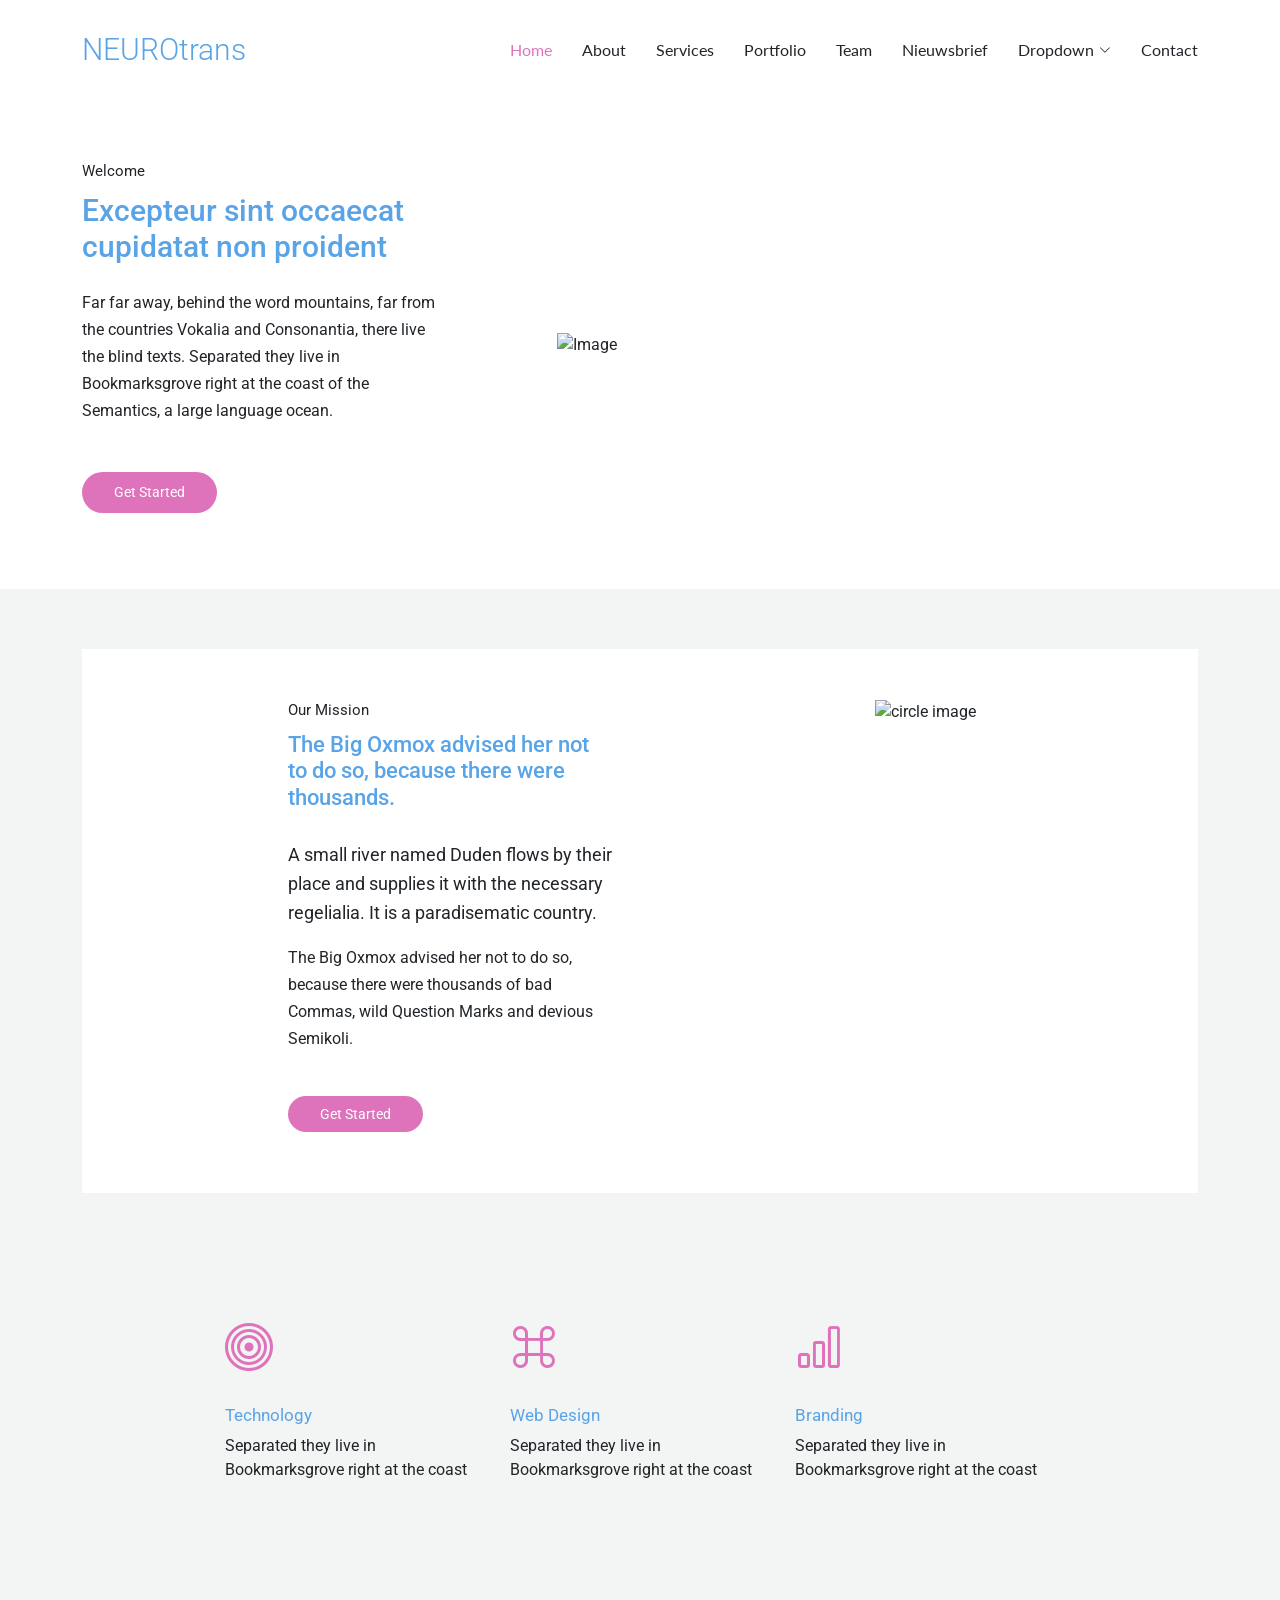
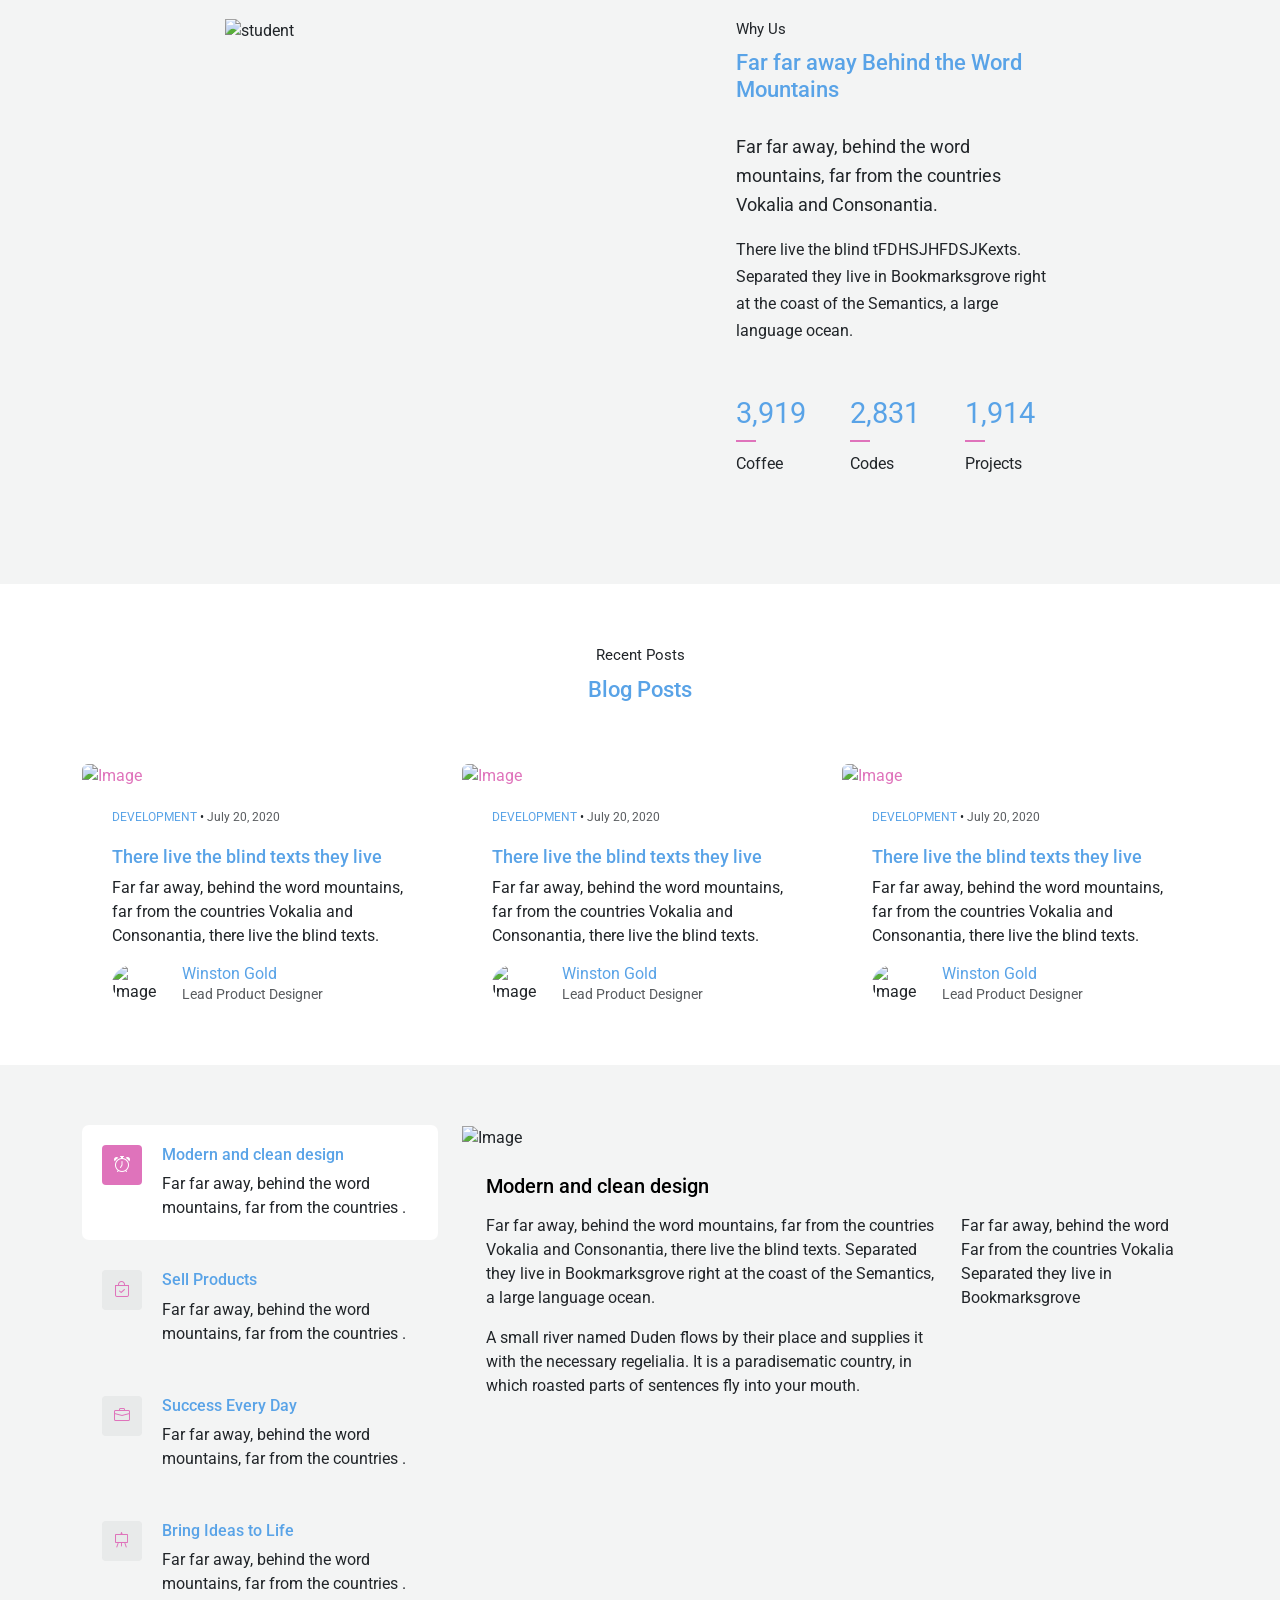
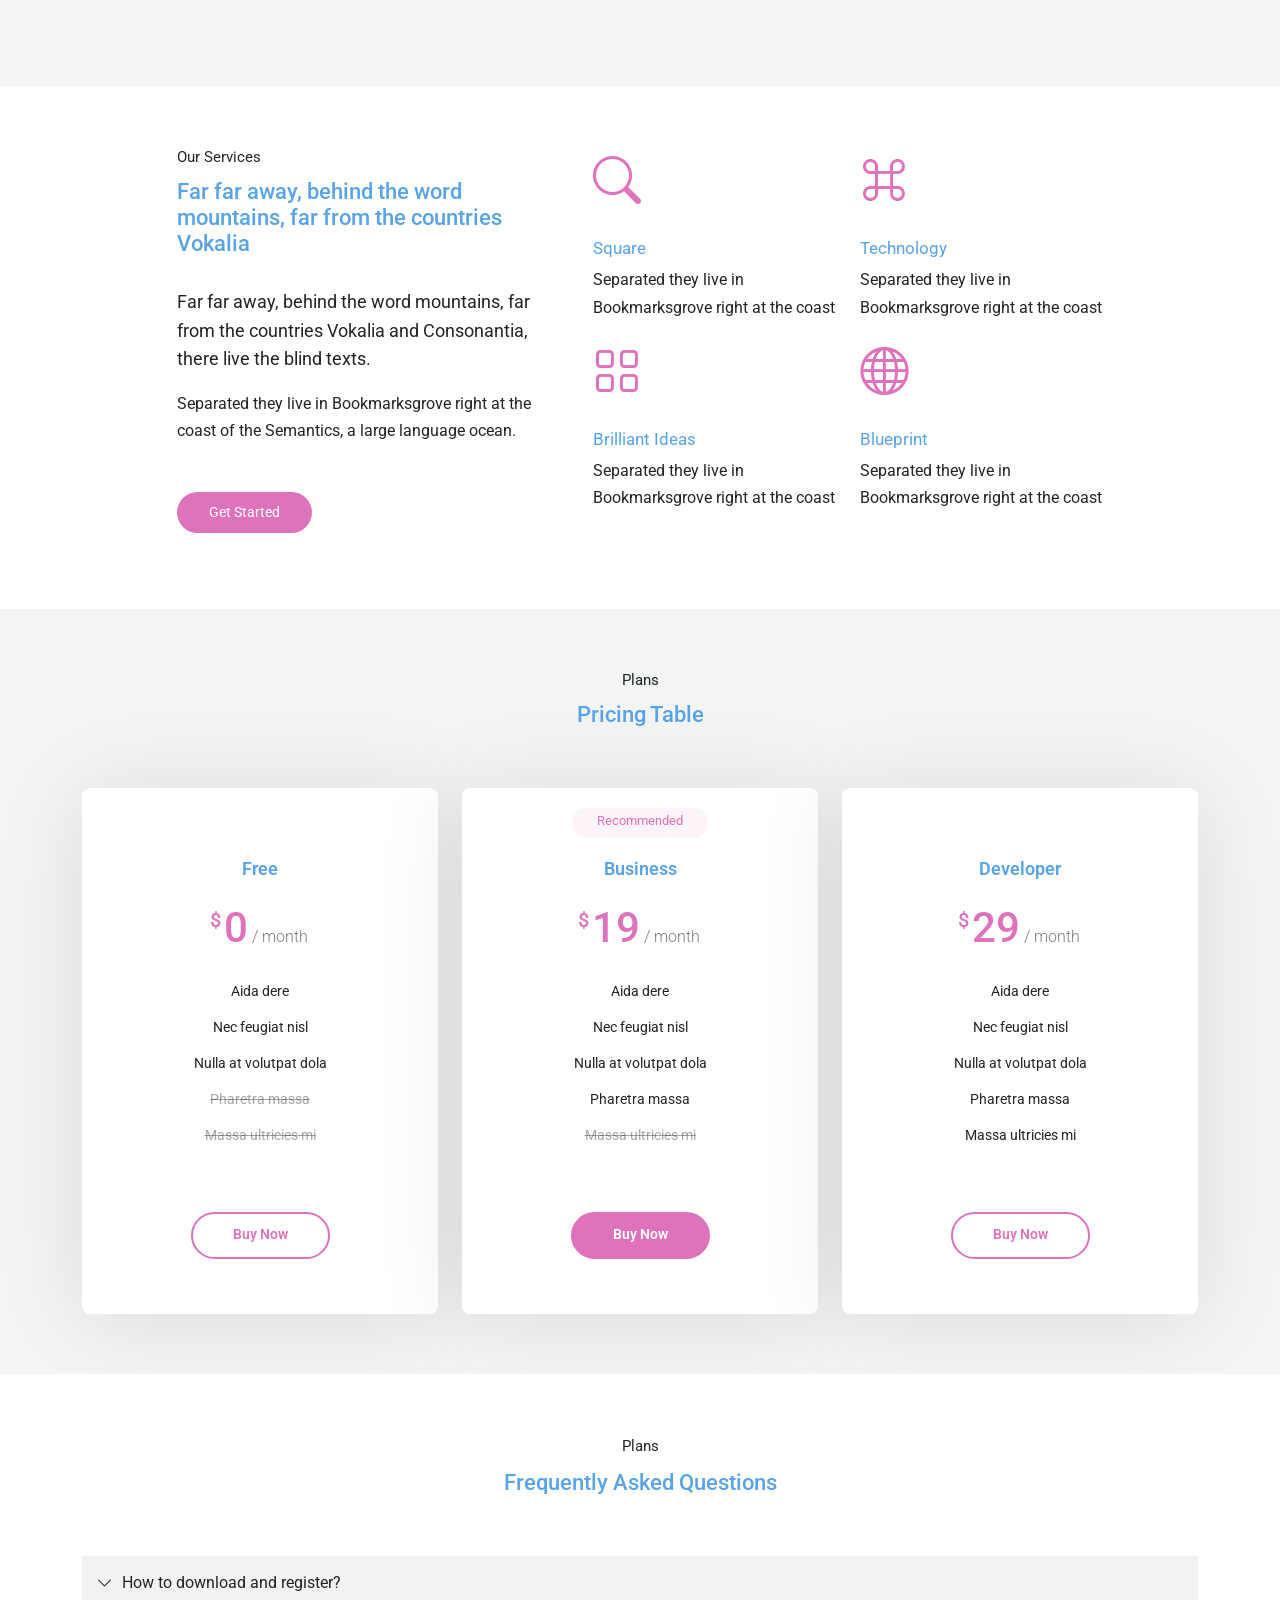
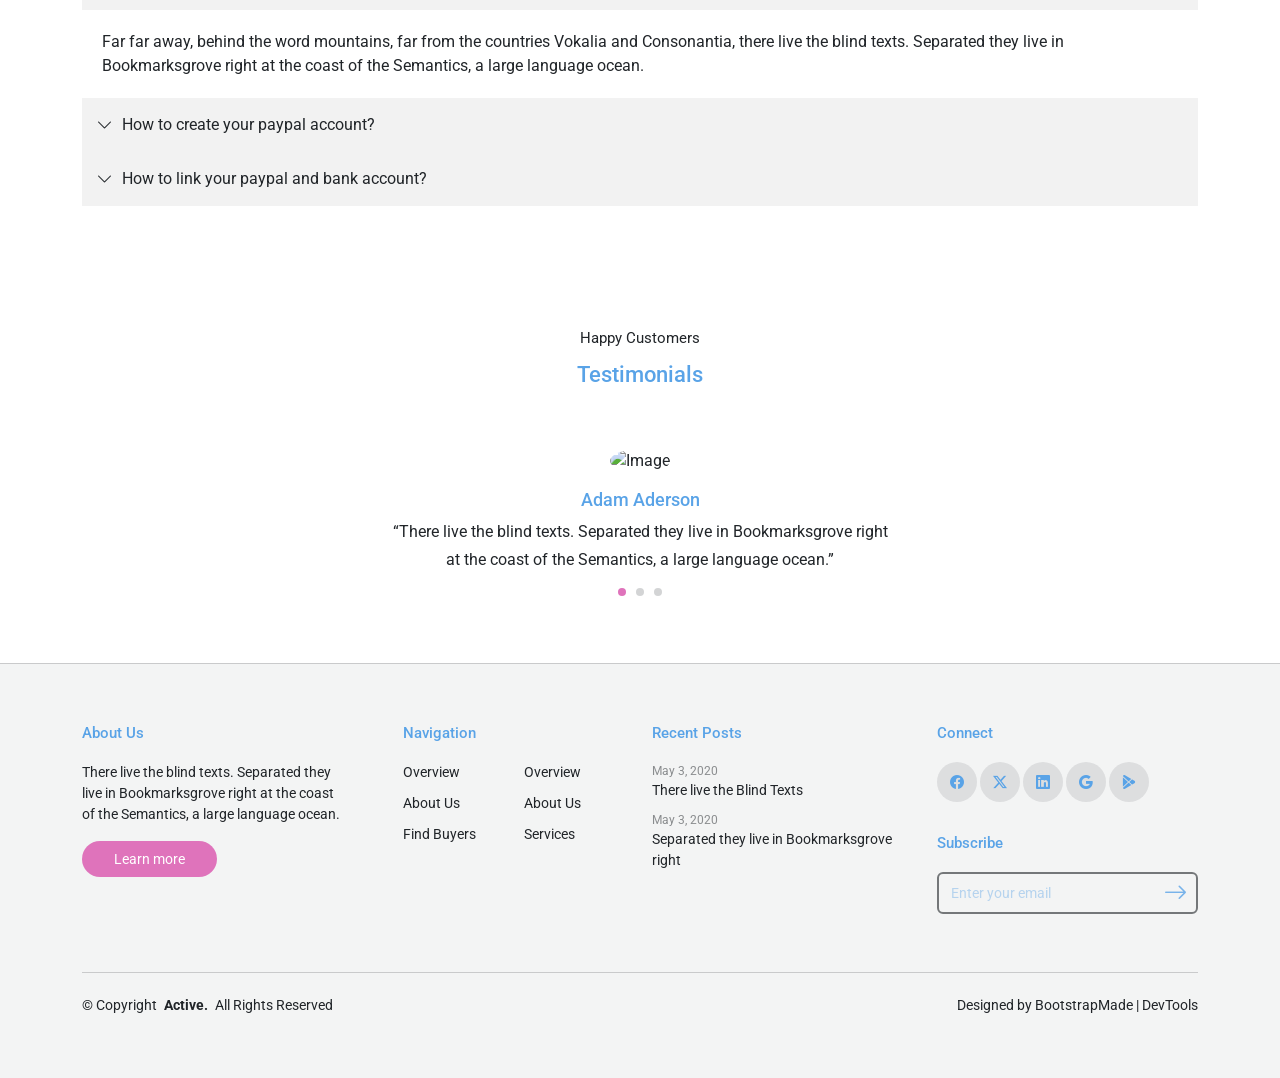
==== index.html @ cfb81450 "test" ====
<!DOCTYPE html>
<html lang="en">

<head>
  <meta charset="utf-8">
  <meta content="width=device-width, initial-scale=1.0" name="viewport">
  <title>Index - Active Bootstrap Template</title>
  <meta name="description" content="">
  <meta name="keywords" content="">

  <!-- Favicons -->
  <link href="assets/img/favicon.png" rel="icon">
  <link href="assets/img/apple-touch-icon.png" rel="apple-touch-icon">

  <!-- Fonts -->
  <link href="https://fonts.googleapis.com" rel="preconnect">
  <link href="https://fonts.gstatic.com" rel="preconnect" crossorigin>
  <link href="https://fonts.googleapis.com/css2?family=Roboto:ital,wght@0,100;0,300;0,400;0,500;0,700;0,900;1,100;1,300;1,400;1,500;1,700;1,900&family=Lato:ital,wght@0,100;0,300;0,400;0,700;0,900;1,100;1,300;1,400;1,700;1,900&display=swap" rel="stylesheet">

  <!-- Vendor CSS Files -->
  <link href="assets/vendor/bootstrap/css/bootstrap.min.css" rel="stylesheet">
  <link href="assets/vendor/bootstrap-icons/bootstrap-icons.css" rel="stylesheet">
  <link href="assets/vendor/aos/aos.css" rel="stylesheet">
  <link href="assets/vendor/swiper/swiper-bundle.min.css" rel="stylesheet">
  <link href="assets/vendor/glightbox/css/glightbox.min.css" rel="stylesheet">

  <!-- Main CSS File -->
  <link href="assets/css/main.css" rel="stylesheet">

  <!-- =======================================================
  * Template Name: Active
  * Template URL: https://bootstrapmade.com/active-bootstrap-website-template/
  * Updated: Aug 07 2024 with Bootstrap v5.3.3
  * Author: BootstrapMade.com
  * License: https://bootstrapmade.com/license/
  ======================================================== -->
</head>

<body class="index-page">

  <header id="header" class="header d-flex align-items-center sticky-top">
    <div class="container-fluid container-xl position-relative d-flex align-items-center justify-content-between">

      <a href="index.html" class="logo d-flex align-items-center">
        <!-- Uncomment the line below if you also wish to use an image logo -->
        <!-- <img src="assets/img/logo.png" alt=""> -->
        <h1 class="sitename">NEUROtrans</h1>
      </a>

      <nav id="navmenu" class="navmenu">
        <ul>
          <li><a href="index.html" class="active">Home</a></li>
          <li><a href="about.html">About</a></li>
          <li><a href="services.html">Services</a></li>
          <li><a href="portfolio.html">Portfolio</a></li>
          <li><a href="team.html">Team</a></li>
          <li><a href="blog.html">Nieuwsbrief</a></li>
          <li class="dropdown"><a href="#"><span>Dropdown</span> <i class="bi bi-chevron-down toggle-dropdown"></i></a>
            <ul>
              <li><a href="#">Dropdown 1</a></li>
              <li class="dropdown"><a href="#"><span>Deep Dropdown</span> <i class="bi bi-chevron-down toggle-dropdown"></i></a>
                <ul>
                  <li><a href="#">Deep Dropdown 1</a></li>
                  <li><a href="#">Deep Dropdown 2</a></li>
                  <li><a href="#">Deep Dropdown 3</a></li>
                  <li><a href="#">Deep Dropdown 4</a></li>
                  <li><a href="#">Deep Dropdown 5</a></li>
                </ul>
              </li>
              <li><a href="#">Dropdown 2</a></li>
              <li><a href="#">Dropdown 3</a></li>
              <li><a href="#">Dropdown 4</a></li>
            </ul>
          </li>
          <li><a href="contact.html">Contact</a></li>
        </ul>
        <i class="mobile-nav-toggle d-xl-none bi bi-list"></i>
      </nav>

    </div>
  </header>

  <main class="main">

    <!-- About Section -->
    <section id="about" class="about section">

      <div class="container">
        <div class="row align-items-center justify-content-between">
          <div class="col-lg-7 mb-5 mb-lg-0 order-lg-2" data-aos="fade-up" data-aos-delay="400">
            <div class="swiper init-swiper">
              <script type="application/json" class="swiper-config">
                {
                  "loop": true,
                  "speed": 600,
                  "autoplay": {
                    "delay": 5000
                  },
                  "slidesPerView": "auto",
                  "pagination": {
                    "el": ".swiper-pagination",
                    "type": "bullets",
                    "clickable": true
                  },
                  "breakpoints": {
                    "320": {
                      "slidesPerView": 1,
                      "spaceBetween": 40
                    },
                    "1200": {
                      "slidesPerView": 1,
                      "spaceBetween": 1
                    }
                  }
                }
              </script>
              <div class="swiper-wrapper">
                <div class="swiper-slide">
                  <img src="assets/img/img_h_6.jpg" alt="Image" class="img-fluid">
                </div>
                <div class="swiper-slide">
                  <img src="assets/img/img_h_7.jpg" alt="Image" class="img-fluid">
                </div>
                <div class="swiper-slide">
                  <img src="assets/img/img_h_8.jpg" alt="Image" class="img-fluid">
                </div>
              </div>
              <div class="swiper-pagination"></div>
            </div>
          </div>
          <div class="col-lg-4 order-lg-1">
            <span class="section-subtitle" data-aos="fade-up">Welcome</span>
            <h1 class="mb-4" data-aos="fade-up">
              Excepteur sint occaecat cupidatat non proident
            </h1>
            <p data-aos="fade-up">
              Far far away, behind the word mountains, far from the countries
              Vokalia and Consonantia, there live the blind texts. Separated they
              live in Bookmarksgrove right at the coast of the Semantics, a large
              language ocean.
            </p>
            <p class="mt-5" data-aos="fade-up">
              <a href="#" class="btn btn-get-started">Get Started</a>
            </p>
          </div>
        </div>
      </div>
    </section><!-- /About Section -->

    <!-- About 2 Section -->
    <section id="about-2" class="about-2 section light-background">

      <div class="container">
        <div class="content">
          <div class="row justify-content-center">
            <div class="col-sm-12 col-md-5 col-lg-4 col-xl-4 order-lg-2 offset-xl-1 mb-4">
              <div class="img-wrap text-center text-md-left" data-aos="fade-up" data-aos-delay="100">
                <div class="img">
                  <img src="assets/img/img_v_3.jpg" alt="circle image" class="img-fluid">
                </div>
              </div>
            </div>

            <div class="offset-md-0 offset-lg-1 col-sm-12 col-md-5 col-lg-5 col-xl-4" data-aos="fade-up">
              <div class="px-3">
                <span class="content-subtitle">Our Mission</span>
                <h2 class="content-title text-start">
                  The Big Oxmox advised her not to do so, because there were
                  thousands.
                </h2>
                <p class="lead">
                  A small river named Duden flows by their place and supplies it
                  with the necessary regelialia. It is a paradisematic country.
                </p>
                <p class="mb-5">
                  The Big Oxmox advised her not to do so, because there were
                  thousands of bad Commas, wild Question Marks and devious Semikoli.
                </p>
                <p>
                  <a href="#" class="btn-get-started">Get Started</a>
                </p>
              </div>
            </div>
          </div>
        </div>
      </div>
    </section><!-- /About 2 Section -->

    <!-- Services Section -->
    <section id="services" class="services section light-background">

      <div class="container">
        <div class="row gy-4 justify-content-center">

          <div class="col-lg-3">
            <div class="services-item" data-aos="fade-up">
              <div class="services-icon">
                <i class="bi bi-bullseye"></i>
              </div>
              <div>
                <h3>Technology</h3>
                <p>Separated they live in Bookmarksgrove right at the coast</p>
              </div>
            </div>
          </div>

          <div class="col-lg-3">
            <div class="services-item" data-aos="fade-up" data-aos-delay="100">
              <div class="services-icon">
                <i class="bi bi-command"></i>
              </div>
              <div>
                <h3>Web Design</h3>
                <p>Separated they live in Bookmarksgrove right at the coast</p>
              </div>
            </div>
          </div>

          <div class="col-lg-3">
            <div class="services-item" data-aos="fade-up" data-aos-delay="200">
              <div class="services-icon">
                <i class="bi bi-bar-chart"></i>
              </div>
              <div>
                <h3>Branding</h3>
                <p>Separated they live in Bookmarksgrove right at the coast</p>
              </div>
            </div>
          </div>

        </div>
      </div>
    </section><!-- /Services Section -->

    <!-- Stats Section -->
    <section id="stats" class="stats section light-background">

      <div class="container">

        <div class="row gy-4 justify-content-center">

          <div class="col-lg-5">
            <div class="images-overlap">
              <img src="assets/img/img_v_1.jpg" alt="student" class="img-fluid img-1" data-aos="fade-up">
            </div>
          </div>

          <div class="col-lg-4 ps-lg-5">
            <span class="content-subtitle">Why Us</span>
            <h2 class="content-title">Far far away Behind the Word Mountains</h2>
            <p class="lead">
              Far far away, behind the word mountains, far from the countries
              Vokalia and Consonantia.
            </p>
            <p class="mb-5">
              There live the blind tFDHSJHFDSJKexts. Separated they live in Bookmarksgrove
              right at the coast of the Semantics, a large language ocean.
            </p>
            <div class="row mb-5 count-numbers">

              <!-- Start Stats Item -->
              <div class="col-4 counter" data-aos="fade-up" data-aos-delay="100">
                <span data-purecounter-separator="true" data-purecounter-start="0" data-purecounter-end="3919" data-purecounter-duration="1" class="purecounter number"></span>
                <span class="d-block">Coffee</span>
              </div>
              <!-- End Stats Item -->

              <!-- Start Stats Item -->
              <div class="col-4 counter" data-aos="fade-up" data-aos-delay="200">
                <span data-purecounter-separator="true" data-purecounter-start="0" data-purecounter-end="2831" data-purecounter-duration="1" class="purecounter number"></span>
                <span class="d-block">Codes</span>
              </div>
              <!-- End Stats Item -->

              <!-- Start Stats Item -->
              <div class="col-4 counter" data-aos="fade-up" data-aos-delay="300">
                <span data-purecounter-separator="true" data-purecounter-start="0" data-purecounter-end="1914" data-purecounter-duration="1" class="purecounter number"></span>
                <span class="d-block">Projects</span>
              </div>
              <!-- End Stats Item -->

            </div>
          </div>

        </div>

      </div>
    </section><!-- /Stats Section -->

    <!-- Blog Posts Section -->
    <section id="blog-posts" class="blog-posts section">
      <!-- Section Title -->
      <div class="container section-title" data-aos="fade-up">
        <p>Recent Posts</p>
        <h2>Blog Posts</h2>
      </div><!-- End Section Title -->
      <div class="container">

        <div class="row gy-4">
          <div class="col-md-6 col-lg-4">
            <div class="post-entry" data-aos="fade-up" data-aos-delay="100">
              <a href="#" class="thumb d-block"><img src="assets/img/img_h_4.jpg" alt="Image" class="img-fluid rounded"></a>

              <div class="post-content">
                <div class="meta">
                  <a href="#" class="cat">Development</a> •
                  <span class="date">July 20, 2020</span>
                </div>
                <h3><a href="#">There live the blind texts they live</a></h3>
                <p>
                  Far far away, behind the word mountains, far from the countries
                  Vokalia and Consonantia, there live the blind texts.
                </p>

                <div class="d-flex author align-items-center">
                  <div class="pic">
                    <img src="assets/img/team/team-3.jpg" alt="Image" class="img-fluid rounded-circle">
                  </div>
                  <div class="author-name">
                    <strong class="d-block">Winston Gold</strong>
                    <span class="">Lead Product Designer</span>
                  </div>
                </div>
              </div>
            </div>
          </div>

          <div class="col-md-6 col-lg-4">
            <div class="post-entry" data-aos="fade-up" data-aos-delay="200">
              <a href="#" class="thumb d-block"><img src="assets/img/img_h_2.jpg" alt="Image" class="img-fluid rounded"></a>

              <div class="post-content">
                <div class="meta">
                  <a href="#" class="cat">Development</a> •
                  <span class="date">July 20, 2020</span>
                </div>
                <h3><a href="#">There live the blind texts they live</a></h3>
                <p>
                  Far far away, behind the word mountains, far from the countries
                  Vokalia and Consonantia, there live the blind texts.
                </p>

                <div class="d-flex author align-items-center">
                  <div class="pic">
                    <img src="assets/img/team/team-2.jpg" alt="Image" class="img-fluid rounded-circle">
                  </div>
                  <div class="author-name">
                    <strong class="d-block">Winston Gold</strong>
                    <span class="">Lead Product Designer</span>
                  </div>
                </div>
              </div>
            </div>
          </div>

          <div class="col-md-6 col-lg-4">
            <div class="post-entry" data-aos="fade-up" data-aos-delay="300">
              <a href="#" class="thumb d-block"><img src="assets/img/img_h_3.jpg" alt="Image" class="img-fluid rounded"></a>

              <div class="post-content">
                <div class="meta">
                  <a href="#" class="cat">Development</a> •
                  <span class="date">July 20, 2020</span>
                </div>
                <h3><a href="#">There live the blind texts they live</a></h3>
                <p>
                  Far far away, behind the word mountains, far from the countries
                  Vokalia and Consonantia, there live the blind texts.
                </p>

                <div class="d-flex author align-items-center">
                  <div class="pic">
                    <img src="assets/img/team/team-1.jpg" alt="Image" class="img-fluid rounded-circle">
                  </div>
                  <div class="author-name">
                    <strong class="d-block">Winston Gold</strong>
                    <span class="">Lead Product Designer</span>
                  </div>
                </div>
              </div>
            </div>
          </div>
        </div>
      </div>
    </section><!-- /Blog Posts Section -->

    <!-- Tabs Section -->
    <section id="tabs" class="tabs section light-background">

      <div class="container">
        <div class="row gap-x-lg-4 justify-content-between">
          <div class="col-lg-4 js-custom-dots">
            <a href="#" class="service-item link horizontal d-flex active" data-aos="fade-left" data-aos-delay="0">
              <div class="service-icon color-1 mb-4">
                <i class="bi bi-alarm"></i>
              </div>
              <!-- /.icon -->
              <div class="service-contents">
                <h3>Modern and clean design</h3>
                <p>
                  Far far away, behind the word mountains, far from the countries .
                </p>
              </div>
              <!-- /.service-contents-->
            </a>
            <!-- /.service -->

            <a href="#" class="service-item link horizontal d-flex" data-aos="fade-left" data-aos-delay="100">
              <div class="service-icon color-2 mb-4">
                <i class="bi bi-bag-check"></i>
              </div>
              <!-- /.icon -->
              <div class="service-contents">
                <h3>Sell Products</h3>
                <p>
                  Far far away, behind the word mountains, far from the countries .
                </p>
              </div>
              <!-- /.service-contents-->
            </a>
            <!-- /.service -->

            <a href="#" class="service-item link horizontal d-flex" data-aos="fade-left" data-aos-delay="200">
              <div class="service-icon color-3 mb-4">
                <i class="bi bi-briefcase"></i>
              </div>
              <!-- /.icon -->
              <div class="service-contents">
                <h3>Success Every Day</h3>
                <p>
                  Far far away, behind the word mountains, far from the countries .
                </p>
              </div>
              <!-- /.service-contents-->
            </a>
            <!-- /.service -->

            <a href="#" class="service-item link horizontal d-flex" data-aos="fade-left" data-aos-delay="300">
              <div class="service-icon color-4 mb-4">
                <i class="bi bi-easel"></i>
              </div>
              <!-- /.icon -->
              <div class="service-contents">
                <h3>Bring Ideas to Life</h3>
                <p>
                  Far far away, behind the word mountains, far from the countries .
                </p>
              </div>
              <!-- /.service-contents-->
            </a>
            <!-- /.service -->
          </div>

          <div class="col-lg-8">
            <div class="swiper init-swiper-tabs">
              <script type="application/json" class="swiper-config">
                {
                  "loop": true,
                  "speed": 600,
                  "autoHeight": true,
                  "autoplay": {
                    "delay": 5000
                  },
                  "slidesPerView": "auto",
                  "pagination": {
                    "el": ".swiper-pagination",
                    "type": "bullets",
                    "clickable": true
                  },
                  "breakpoints": {
                    "320": {
                      "slidesPerView": 1,
                      "spaceBetween": 40
                    },
                    "1200": {
                      "slidesPerView": 1,
                      "spaceBetween": 1
                    }
                  }
                }
              </script>
              <div class="swiper-wrapper">
                <div class="swiper-slide">
                  <img src="assets/img/img_h_1.jpg" alt="Image" class="img-fluid">
                  <div class="p-4">
                    <h3 class="text-black h5 mb-3">Modern and clean design</h3>
                    <div class="row">
                      <div class="col-lg-8">
                        <p>
                          Far far away, behind the word mountains, far from the
                          countries Vokalia and Consonantia, there live the blind
                          texts. Separated they live in Bookmarksgrove right at the
                          coast of the Semantics, a large language ocean.
                        </p>
                        <p>
                          A small river named Duden flows by their place and
                          supplies it with the necessary regelialia. It is a
                          paradisematic country, in which roasted parts of sentences
                          fly into your mouth.
                        </p>
                      </div>
                      <div class="col-lg-4">
                        <ul class="list-unstyled list-check">
                          <li>Far far away, behind the word</li>
                          <li>Far from the countries Vokalia</li>
                          <li>Separated they live in Bookmarksgrove</li>
                        </ul>
                      </div>
                    </div>
                  </div>
                </div>
                <div class="swiper-slide">
                  <img src="assets/img/img_h_2.jpg" alt="Image" class="img-fluid">
                </div>
                <div class="swiper-slide">
                  <img src="assets/img/img_h_3.jpg" alt="Image" class="img-fluid">
                </div>
                <div class="swiper-slide">
                  <img src="assets/img/img_h_4.jpg" alt="Image" class="img-fluid">
                </div>
              </div>
            </div>
          </div>
        </div>
      </div>
    </section><!-- /Tabs Section -->

    <!-- Services 2 Section -->
    <section id="services-2" class="services-2 section">

      <div class="container">
        <div class="row justify-content-center" data-aos="fade-up">
          <div class="col-md-6 col-lg-4">
            <span class="content-subtitle">Our Services</span>
            <h2 class="content-title">
              Far far away, behind the word mountains, far from the countries
              Vokalia
            </h2>
            <p class="lead">
              Far far away, behind the word mountains, far from the countries
              Vokalia and Consonantia, there live the blind texts.
            </p>
            <p class="mb-5">
              Separated they live in Bookmarksgrove right at the coast of the
              Semantics, a large language ocean.
            </p>
            <p>
              <a href="#" class="btn btn-get-started">Get Started</a>
            </p>
          </div>
          <div class="col-md-6 col-lg-6 ps-lg-5">
            <div class="row">
              <div class="col-6 col-sm-6 col-md-6 col-lg-6">
                <div class="services-item" data-aos="fade-up" data-aos-delay="">
                  <div class="services-icon">
                    <i class="bi bi-search"></i>
                  </div>
                  <div>
                    <h3>Square</h3>
                    <p>Separated they live in Bookmarksgrove right at the coast</p>
                  </div>
                </div>
              </div>
              <div class="col-6 col-sm-6 col-md-6 col-lg-6">
                <div class="services-item" data-aos="fade-up" data-aos-delay="100">
                  <div class="services-icon">
                    <i class="bi bi-command"></i>
                  </div>
                  <div>
                    <h3>Technology</h3>
                    <p>Separated they live in Bookmarksgrove right at the coast</p>
                  </div>
                </div>
              </div>
              <div class="col-6 col-sm-6 col-md-6 col-lg-6">
                <div class="services-item" data-aos="fade-up" data-aos-delay="200">
                  <div class="services-icon">
                    <i class="bi bi-grid"></i>
                  </div>
                  <div>
                    <h3>Brilliant Ideas</h3>
                    <p>Separated they live in Bookmarksgrove right at the coast</p>
                  </div>
                </div>
              </div>

              <div class="col-6 col-sm-6 col-md-6 col-lg-6">
                <div class="services-item" data-aos="fade-up" data-aos-delay="300">
                  <div class="services-icon">
                    <i class="bi bi-globe"></i>
                  </div>
                  <div>
                    <h3>Blueprint</h3>
                    <p>Separated they live in Bookmarksgrove right at the coast</p>
                  </div>
                </div>
              </div>
            </div>
          </div>
        </div>
      </div>
    </section><!-- /Services 2 Section -->

    <!-- Pricing Section -->
    <section id="pricing" class="pricing section light-background">

      <!-- Section Title -->
      <div class="container section-title" data-aos="fade-up">
        <p>Plans</p>
        <h2>Pricing Table</h2>
      </div><!-- End Section Title -->

      <div class="container">

        <div class="row gy-4">

          <div class="col-lg-4 col-md-6" data-aos="fade-up" data-aos-delay="100">
            <div class="pricing-item">
              <h3>Free</h3>
              <h4><sup>$</sup>0<span> / month</span></h4>
              <ul>
                <li>Aida dere</li>
                <li>Nec feugiat nisl</li>
                <li>Nulla at volutpat dola</li>
                <li class="na">Pharetra massa</li>
                <li class="na">Massa ultricies mi</li>
              </ul>
              <div class="btn-wrap">
                <a href="#" class="btn-buy">Buy Now</a>
              </div>
            </div>
          </div><!-- End Pricing Item -->

          <div class="col-lg-4 col-md-6" data-aos="fade-up" data-aos-delay="200">
            <div class="pricing-item recommended">
              <span class="recommended-badge">Recommended</span>
              <h3>Business</h3>
              <h4><sup>$</sup>19<span> / month</span></h4>
              <ul>
                <li>Aida dere</li>
                <li>Nec feugiat nisl</li>
                <li>Nulla at volutpat dola</li>
                <li>Pharetra massa</li>
                <li class="na">Massa ultricies mi</li>
              </ul>
              <div class="btn-wrap">
                <a href="#" class="btn-buy">Buy Now</a>
              </div>
            </div>
          </div><!-- End Pricing Item -->

          <div class="col-lg-4 col-md-6" data-aos="fade-up" data-aos-delay="300">
            <div class="pricing-item">
              <h3>Developer</h3>
              <h4><sup>$</sup>29<span> / month</span></h4>
              <ul>
                <li>Aida dere</li>
                <li>Nec feugiat nisl</li>
                <li>Nulla at volutpat dola</li>
                <li>Pharetra massa</li>
                <li>Massa ultricies mi</li>
              </ul>
              <div class="btn-wrap">
                <a href="#" class="btn-buy">Buy Now</a>
              </div>
            </div>
          </div><!-- End Pricing Item -->

        </div>

      </div>

    </section><!-- /Pricing Section -->

    <!-- Faq Section -->
    <section id="faq" class="faq section">
      <!-- Section Title -->
      <div class="container section-title" data-aos="fade-up">
        <p>Plans</p>
        <h2>Frequently Asked Questions</h2>
      </div><!-- End Section Title -->

      <div class="container" data-aos="fade-up">
        <div class="row">
          <div class="col-12">
            <div class="custom-accordion" id="accordion-faq">
              <div class="accordion-item">
                <h2 class="mb-0">
                  <button class="btn btn-link" type="button" data-bs-toggle="collapse" data-bs-target="#collapse-faq-1">
                    How to download and register?
                  </button>
                </h2>

                <div id="collapse-faq-1" class="collapse show" aria-labelledby="headingOne" data-parent="#accordion-faq">
                  <div class="accordion-body">
                    Far far away, behind the word mountains, far from the countries
                    Vokalia and Consonantia, there live the blind texts. Separated
                    they live in Bookmarksgrove right at the coast of the Semantics,
                    a large language ocean.
                  </div>
                </div>
              </div>
              <!-- .accordion-item -->

              <div class="accordion-item">
                <h2 class="mb-0">
                  <button class="btn btn-link collapsed" type="button" data-bs-toggle="collapse" data-bs-target="#collapse-faq-2" "="">
                How to create your paypal account?
              </button>
            </h2>
            <div id=" collapse-faq-2" class="collapse" aria-labelledby="headingTwo" data-parent="#accordion-faq">
                    <div class="accordion-body">
                      A small river named Duden flows by their place and supplies it
                      with the necessary regelialia. It is a paradisematic country, in
                      which roasted parts of sentences fly into your mouth.
                    </div>
              </div>
            </div>
            <!-- .accordion-item -->

            <div class="accordion-item">
              <h2 class="mb-0">
                <button class="btn btn-link collapsed" type="button" data-bs-toggle="collapse" data-bs-target="#collapse-faq-3">
                  How to link your paypal and bank account?
                </button>
              </h2>

              <div id="collapse-faq-3" class="collapse" aria-labelledby="headingThree" data-parent="#accordion-faq">
                <div class="accordion-body">
                  When she reached the first hills of the Italic Mountains, she
                  had a last view back on the skyline of her hometown
                  Bookmarksgrove, the headline of Alphabet Village and the subline
                  of her own road, the Line Lane. Pityful a rethoric question ran
                  over her cheek, then she continued her way.
                </div>
              </div>
            </div>
            <!-- .accordion-item -->

          </div>
        </div>
      </div>
      </div>
    </section><!-- /Faq Section -->

    <!-- Testimonials Section -->
    <section id="testimonials" class="testimonials section">
      <!-- Section Title -->
      <div class="container section-title" data-aos="fade-up">
        <p>Happy Customers</p>
        <h2>Testimonials</h2>
      </div><!-- End Section Title -->

      <div class="container" data-aos="fade-up">
        <div class="row justify-content-center">
          <div class="col-lg-7">
            <div class="swiper init-swiper">
              <script type="application/json" class="swiper-config">
                {
                  "loop": true,
                  "speed": 600,
                  "autoplay": {
                    "delay": 5000
                  },
                  "slidesPerView": "auto",
                  "pagination": {
                    "el": ".swiper-pagination",
                    "type": "bullets",
                    "clickable": true
                  },
                  "breakpoints": {
                    "320": {
                      "slidesPerView": 1,
                      "spaceBetween": 40
                    },
                    "1200": {
                      "slidesPerView": 1,
                      "spaceBetween": 1
                    }
                  }
                }
              </script>
              <div class="swiper-wrapper">
                <div class="swiper-slide">
                  <div class="testimonial mx-auto">
                    <figure class="img-wrap">
                      <img src="assets/img/testimonials/testimonials-1.jpg" alt="Image" class="img-fluid">
                    </figure>
                    <h3 class="name">Adam Aderson</h3>
                    <blockquote>
                      <p>
                        “There live the blind texts. Separated they live in
                        Bookmarksgrove right at the coast of the Semantics, a large
                        language ocean.”
                      </p>
                    </blockquote>
                  </div>
                </div>
                <div class="swiper-slide">
                  <div class="testimonial mx-auto">
                    <figure class="img-wrap">
                      <img src="assets/img/testimonials/testimonials-2.jpg" alt="Image" class="img-fluid">
                    </figure>
                    <h3 class="name">Lukas Devlin</h3>
                    <blockquote>
                      <p>
                        “There live the blind texts. Separated they live in
                        Bookmarksgrove right at the coast of the Semantics, a large
                        language ocean.”
                      </p>
                    </blockquote>
                  </div>
                </div>
                <div class="swiper-slide">
                  <div class="testimonial mx-auto">
                    <figure class="img-wrap">
                      <img src="assets/img/testimonials/testimonials-3.jpg" alt="Image" class="img-fluid">
                    </figure>
                    <h3 class="name">Kayla Bryant</h3>
                    <blockquote>
                      <p>
                        “There live the blind texts. Separated they live in
                        Bookmarksgrove right at the coast of the Semantics, a large
                        language ocean.”
                      </p>
                    </blockquote>
                  </div>
                </div>
              </div>
              <div class="swiper-pagination"></div>
            </div>
          </div>
        </div>
      </div>
    </section><!-- /Testimonials Section -->

  </main>

  <footer id="footer" class="footer light-background">
    <div class="container">
      <div class="row g-4">
        <div class="col-md-6 col-lg-3 mb-3 mb-md-0">
          <div class="widget">
            <h3 class="widget-heading">About Us</h3>
            <p class="mb-4">
              There live the blind texts. Separated they live in Bookmarksgrove
              right at the coast of the Semantics, a large language ocean.
            </p>
            <p class="mb-0">
              <a href="#" class="btn-learn-more">Learn more</a>
            </p>
          </div>
        </div>
        <div class="col-md-6 col-lg-3 ps-lg-5 mb-3 mb-md-0">
          <div class="widget">
            <h3 class="widget-heading">Navigation</h3>
            <ul class="list-unstyled float-start me-5">
              <li><a href="#">Overview</a></li>
              <li><a href="#">About Us</a></li>
              <li><a href="#">Find Buyers</a></li>
            </ul>
            <ul class="list-unstyled float-start">
              <li><a href="#">Overview</a></li>
              <li><a href="#">About Us</a></li>
              <li><a href="#">Services</a></li>
            </ul>
          </div>
        </div>
        <div class="col-md-6 col-lg-3 pl-lg-5">
          <div class="widget">
            <h3 class="widget-heading">Recent Posts</h3>
            <ul class="list-unstyled footer-blog-entry">
              <li>
                <span class="d-block date">May 3, 2020</span>
                <a href="#">There live the Blind Texts</a>
              </li>
              <li>
                <span class="d-block date">May 3, 2020</span>
                <a href="#">Separated they live in Bookmarksgrove right</a>
              </li>
            </ul>
          </div>
        </div>
        <div class="col-md-6 col-lg-3 pl-lg-5">
          <div class="widget">
            <h3 class="widget-heading">Connect</h3>
            <ul class="list-unstyled social-icons light mb-3">
              <li>
                <a href="#"><span class="bi bi-facebook"></span></a>
              </li>
              <li>
                <a href="#"><span class="bi bi-twitter-x"></span></a>
              </li>
              <li>
                <a href="#"><span class="bi bi-linkedin"></span></a>
              </li>
              <li>
                <a href="#"><span class="bi bi-google"></span></a>
              </li>
              <li>
                <a href="#"><span class="bi bi-google-play"></span></a>
              </li>
            </ul>
          </div>

          <div class="widget">
            <div class="footer-subscribe">
              <h3 class="widget-heading">Subscribe</h3>
              <form action="forms/newsletter.php" method="post" class="php-email-form">
                <div class="mb-2">
                  <input type="text" class="form-control" name="email" placeholder="Enter your email">

                  <button type="submit" class="btn btn-link">
                    <span class="bi bi-arrow-right"></span>
                  </button>
                </div>
                <div class="loading">Loading</div>
                <div class="error-message"></div>
                <div class="sent-message">
                  Your subscription request has been sent. Thank you!
                </div>
              </form>
            </div>
          </div>
        </div>
      </div>

      <div class="copyright d-flex flex-column flex-md-row align-items-center justify-content-md-between">
        <p>© <span>Copyright</span> <strong class="px-1 sitename">Active.</strong> <span>All Rights Reserved</span></p>
        <div class="credits">
          <!-- All the links in the footer should remain intact. -->
          <!-- You can delete the links only if you've purchased the pro version. -->
          <!-- Licensing information: https://bootstrapmade.com/license/ -->
          <!-- Purchase the pro version with working PHP/AJAX contact form: [buy-url] -->
          Designed by <a href="https://bootstrapmade.com/">BootstrapMade</a> | <a href="https://bootstrapmade.com/tools/">DevTools</a>
        </div>
      </div>
    </div>
  </footer>

  <!-- Scroll Top -->
  <a href="#" id="scroll-top" class="scroll-top d-flex align-items-center justify-content-center"><i class="bi bi-arrow-up-short"></i></a>

  <!-- Preloader -->
  <div id="preloader"></div>

  <!-- Vendor JS Files -->
  <script src="assets/vendor/bootstrap/js/bootstrap.bundle.min.js"></script>
  <script src="assets/vendor/php-email-form/validate.js"></script>
  <script src="assets/vendor/aos/aos.js"></script>
  <script src="assets/vendor/swiper/swiper-bundle.min.js"></script>
  <script src="assets/vendor/purecounter/purecounter_vanilla.js"></script>
  <script src="assets/vendor/glightbox/js/glightbox.min.js"></script>
  <script src="assets/vendor/imagesloaded/imagesloaded.pkgd.min.js"></script>
  <script src="assets/vendor/isotope-layout/isotope.pkgd.min.js"></script>

  <!-- Main JS File -->
  <script src="assets/js/main.js"></script>

</body>

</html>
---- assets/css/main.css ----
/**
* Template Name: Active
* Template URL: https://bootstrapmade.com/active-bootstrap-website-template/
* Updated: Aug 07 2024 with Bootstrap v5.3.3
* Author: BootstrapMade.com
* License: https://bootstrapmade.com/license/
*/

/*--------------------------------------------------------------
# Font & Color Variables
# Help: https://bootstrapmade.com/color-system/
--------------------------------------------------------------*/
/* Fonts */
:root {
  --default-font: "Roboto",  system-ui, -apple-system, "Segoe UI", Roboto, "Helvetica Neue", Arial, "Noto Sans", "Liberation Sans", sans-serif, "Apple Color Emoji", "Segoe UI Emoji", "Segoe UI Symbol", "Noto Color Emoji";
  --heading-font: "Roboto",  sans-serif;
  --nav-font: "Lato",  sans-serif;
}

/* Global Colors - The following color variables are used throughout the website. Updating them here will change the color scheme of the entire website */
:root { 
  --background-color: #ffffff; /* Background color for the entire website, including individual sections */
  --default-color: #212529; /* Default color used for the majority of the text content across the entire website */
  --heading-color: #59a3e7; /* Color for headings, subheadings and title throughout the website */
  --accent-color: #df73bb; /* Accent color that represents your brand on the website. It's used for buttons, links, and other elements that need to stand out */
  --surface-color: #ffffff; /* The surface color is used as a background of boxed elements within sections, such as cards, icon boxes, or other elements that require a visual separation from the global background. */
  --contrast-color: #ffffff; /* Contrast color for text, ensuring readability against backgrounds of accent, heading, or default colors. */
}

/* Nav Menu Colors - The following color variables are used specifically for the navigation menu. They are separate from the global colors to allow for more customization options */
:root {
  --nav-color: #212529;  /* The default color of the main navmenu links */
  --nav-hover-color: #df73bb; /* Applied to main navmenu links when they are hovered over or active */
  --nav-mobile-background-color: #ffffff; /* Used as the background color for mobile navigation menu */
  --nav-dropdown-background-color: #ffffff; /* Used as the background color for dropdown items that appear when hovering over primary navigation items */
  --nav-dropdown-color: #212529; /* Used for navigation links of the dropdown items in the navigation menu. */
  --nav-dropdown-hover-color: #df73bb; /* Similar to --nav-hover-color, this color is applied to dropdown navigation links when they are hovered over. */
}

/* Color Presets - These classes override global colors when applied to any section or element, providing reuse of the sam color scheme. */

.light-background {
  --background-color: #f3f4f4;
  --surface-color: #ffffff;
}

.dark-background {
  --background-color: #060606;
  --default-color: #ffffff;
  --heading-color: #ffffff;
  --surface-color: #252525;
  --contrast-color: #ffffff;
}

/* Smooth scroll */
:root {
  scroll-behavior: smooth;
}

/*--------------------------------------------------------------
# General Styling & Shared Classes
--------------------------------------------------------------*/
body {
  color: var(--default-color);
  background-color: var(--background-color);
  font-family: var(--default-font);
}

a {
  color: var(--accent-color);
  text-decoration: none;
  transition: 0.3s;
}

a:hover {
  color: color-mix(in srgb, var(--accent-color), transparent 25%);
  text-decoration: none;
}

h1,
h2,
h3,
h4,
h5,
h6 {
  color: var(--heading-color);
  font-family: var(--heading-font);
}

/* PHP Email Form Messages
------------------------------*/
.php-email-form .error-message {
  display: none;
  background: #df1529;
  color: #ffffff;
  text-align: left;
  padding: 15px;
  margin-bottom: 24px;
  font-weight: 600;
}

.php-email-form .sent-message {
  display: none;
  color: #ffffff;
  background: #059652;
  text-align: center;
  padding: 15px;
  margin-bottom: 24px;
  font-weight: 600;
}

.php-email-form .loading {
  display: none;
  background: var(--surface-color);
  text-align: center;
  padding: 15px;
  margin-bottom: 24px;
}

.php-email-form .loading:before {
  content: "";
  display: inline-block;
  border-radius: 50%;
  width: 24px;
  height: 24px;
  margin: 0 10px -6px 0;
  border: 3px solid var(--accent-color);
  border-top-color: var(--surface-color);
  animation: php-email-form-loading 1s linear infinite;
}

@keyframes php-email-form-loading {
  0% {
    transform: rotate(0deg);
  }

  100% {
    transform: rotate(360deg);
  }
}

/*--------------------------------------------------------------
# Global Header
--------------------------------------------------------------*/
.header {
  color: var(--default-color);
  background-color: var(--background-color);
  padding: 20px 0;
  transition: all 0.5s;
  z-index: 997;
}

.header .logo {
  line-height: 1;
}

.header .logo img {
  max-height: 32px;
  margin-right: 8px;
}

.header .logo h1 {
  font-size: 30px;
  margin: 0;
  font-weight: 300;
  color: var(--heading-color);
}

.scrolled .header {
  box-shadow: 0px 0 18px rgba(0, 0, 0, 0.1);
}

/*--------------------------------------------------------------
# Navigation Menu
--------------------------------------------------------------*/
/* Navmenu - Desktop */
@media (min-width: 1200px) {
  .navmenu {
    padding: 0;
  }

  .navmenu ul {
    margin: 0;
    padding: 0;
    display: flex;
    list-style: none;
    align-items: center;
  }

  .navmenu li {
    position: relative;
  }

  .navmenu a,
  .navmenu a:focus {
    color: var(--nav-color);
    padding: 18px 15px;
    font-size: 16px;
    font-family: var(--nav-font);
    font-weight: 400;
    display: flex;
    align-items: center;
    justify-content: space-between;
    white-space: nowrap;
    transition: 0.3s;
  }

  .navmenu a i,
  .navmenu a:focus i {
    font-size: 12px;
    line-height: 0;
    margin-left: 5px;
    transition: 0.3s;
  }

  .navmenu li:last-child a {
    padding-right: 0;
  }

  .navmenu li:hover>a,
  .navmenu .active,
  .navmenu .active:focus {
    color: var(--nav-hover-color);
  }

  .navmenu .dropdown ul {
    margin: 0;
    padding: 10px 0;
    background: var(--nav-dropdown-background-color);
    display: block;
    position: absolute;
    visibility: hidden;
    left: 14px;
    top: 130%;
    opacity: 0;
    transition: 0.3s;
    border-radius: 4px;
    z-index: 99;
    box-shadow: 0px 0px 30px rgba(0, 0, 0, 0.1);
  }

  .navmenu .dropdown ul li {
    min-width: 200px;
  }

  .navmenu .dropdown ul a {
    padding: 10px 20px;
    font-size: 15px;
    text-transform: none;
    color: var(--nav-dropdown-color);
  }

  .navmenu .dropdown ul a i {
    font-size: 12px;
  }

  .navmenu .dropdown ul a:hover,
  .navmenu .dropdown ul .active:hover,
  .navmenu .dropdown ul li:hover>a {
    color: var(--nav-dropdown-hover-color);
  }

  .navmenu .dropdown:hover>ul {
    opacity: 1;
    top: 100%;
    visibility: visible;
  }

  .navmenu .dropdown .dropdown ul {
    top: 0;
    left: -90%;
    visibility: hidden;
  }

  .navmenu .dropdown .dropdown:hover>ul {
    opacity: 1;
    top: 0;
    left: -100%;
    visibility: visible;
  }
}

/* Navmenu - Mobile */
@media (max-width: 1199px) {
  .mobile-nav-toggle {
    color: var(--nav-color);
    font-size: 28px;
    line-height: 0;
    margin-right: 10px;
    cursor: pointer;
    transition: color 0.3s;
  }

  .navmenu {
    padding: 0;
    z-index: 9997;
  }

  .navmenu ul {
    display: none;
    list-style: none;
    position: absolute;
    inset: 60px 20px 20px 20px;
    padding: 10px 0;
    margin: 0;
    border-radius: 6px;
    background-color: var(--nav-mobile-background-color);
    overflow-y: auto;
    transition: 0.3s;
    z-index: 9998;
    box-shadow: 0px 0px 30px rgba(0, 0, 0, 0.1);
  }

  .navmenu a,
  .navmenu a:focus {
    color: var(--nav-color);
    padding: 10px 20px;
    font-family: var(--nav-font);
    font-size: 17px;
    font-weight: 500;
    display: flex;
    align-items: center;
    justify-content: space-between;
    white-space: nowrap;
    transition: 0.3s;
  }

  .navmenu a i,
  .navmenu a:focus i {
    font-size: 12px;
    line-height: 0;
    margin-left: 5px;
    width: 30px;
    height: 30px;
    display: flex;
    align-items: center;
    justify-content: center;
    border-radius: 50%;
    transition: 0.3s;
    background-color: color-mix(in srgb, var(--accent-color), transparent 90%);
  }

  .navmenu a i:hover,
  .navmenu a:focus i:hover {
    background-color: var(--accent-color);
    color: var(--contrast-color);
  }

  .navmenu a:hover,
  .navmenu .active,
  .navmenu .active:focus {
    color: var(--nav-hover-color);
  }

  .navmenu .active i,
  .navmenu .active:focus i {
    background-color: var(--accent-color);
    color: var(--contrast-color);
    transform: rotate(180deg);
  }

  .navmenu .dropdown ul {
    position: static;
    display: none;
    z-index: 99;
    padding: 10px 0;
    margin: 10px 20px;
    background-color: var(--nav-dropdown-background-color);
    border: 1px solid color-mix(in srgb, var(--default-color), transparent 90%);
    box-shadow: none;
    transition: all 0.5s ease-in-out;
  }

  .navmenu .dropdown ul ul {
    background-color: rgba(33, 37, 41, 0.1);
  }

  .navmenu .dropdown ul a {
    color: var(--nav-dropdown-color);
  }

  .navmenu .dropdown ul a:hover,
  .navmenu .dropdown ul .active:hover,
  .navmenu .dropdown ul li:hover>a {
    color: var(--nav-dropdown-hover-color);
  }

  .navmenu .dropdown>.dropdown-active {
    display: block;
    background-color: rgba(33, 37, 41, 0.03);
  }

  .mobile-nav-active {
    overflow: hidden;
  }

  .mobile-nav-active .mobile-nav-toggle {
    color: #fff;
    position: absolute;
    font-size: 32px;
    top: 15px;
    right: 15px;
    margin-right: 0;
    z-index: 9999;
  }

  .mobile-nav-active .navmenu {
    position: fixed;
    overflow: hidden;
    inset: 0;
    background: rgba(33, 37, 41, 0.8);
    transition: 0.3s;
  }

  .mobile-nav-active .navmenu>ul {
    display: block;
  }
}

/*--------------------------------------------------------------
# Global Footer
--------------------------------------------------------------*/
.footer {
  background-color: var(--background-color);
  color: var(--default-color);
  padding: 60px 0;
  font-size: 14px;
  border-top: 1px solid color-mix(in srgb, var(--default-color), transparent 80%);
}

.footer a {
  color: var(--default-color) !important;
}

.footer a:hover {
  color: var(--accent-color);
}

.footer .copyright {
  margin-top: 50px;
  position: relative;
  padding-top: 20px;
  border-top: 1px solid color-mix(in srgb, var(--default-color), transparent 80%);
}

.footer .copyright p,
.footer .copyright .credits {
  margin: 2px 0;
}

.footer .btn-learn-more {
  background-color: var(--accent-color);
  border-radius: 30px;
  padding: 8px 30px;
  border: 2px solid transparent;
  transition: 0.3s all ease-in-out;
  font-size: 14px;
  color: var(--contrast-color) !important;
}

.footer .btn-learn-more:hover {
  border-color: var(--accent-color);
  background-color: transparent;
  color: var(--accent-color) !important;
}

.footer .widget .widget-heading {
  font-size: 15px;
  color: var(--heading-color);
  margin-bottom: 20px;
}

.footer .widget ul li {
  margin-bottom: 10px;
  line-height: 1.5;
}

.footer .widget ul li a {
  color: color-mix(in srgb, var(--heading-color), transparent 50%);
}

.footer .widget ul li a:hover {
  text-decoration: none;
  color: var(--heading-color);
}

.footer .widget .footer-blog-entry .date {
  color: color-mix(in srgb, var(--default-color), transparent 50%);
  font-size: 12px;
}

.footer .social-icons li {
  display: inline-block;
}

.footer .social-icons li a {
  display: inline-block;
  width: 40px;
  height: 40px;
  position: relative;
  border-radius: 50%;
  background: color-mix(in srgb, var(--default-color), transparent 90%);
}

.footer .social-icons li a span {
  color: color-mix(in srgb, var(--heading-color), transparent 0%);
  position: absolute;
  top: 50%;
  left: 50%;
  transform: translate(-50%, -50%);
  transition: 0.3s all ease-in-out;
}

.footer .social-icons li a:hover {
  background: var(--accent-color);
}

.footer .social-icons li a:hover span {
  color: var(--contrast-color);
}

.footer .social-icons li:first-child a {
  padding-left: 0;
}

.footer .footer-subscribe form {
  position: relative;
}

.footer .footer-subscribe .form-control {
  font-size: 14px;
  height: 42px;
  border: 2px solid color-mix(in srgb, var(--default-color), transparent 40%);
  background: none;
  color: var(--heading-color);
  padding-right: 40px;
}

.footer .footer-subscribe .form-control:focus {
  border-color: color-mix(in srgb, var(--default-color), transparent 10%);
  box-shadow: none;
}

.footer .footer-subscribe .form-control::placeholder {
  color: color-mix(in srgb, var(--heading-color), transparent 60%);
}

.footer .footer-subscribe .btn-link {
  padding: 0;
  margin: 0;
  font-size: 1.5rem;
  background-color: none;
  border-color: none;
  position: absolute;
  line-height: 0;
  color: color-mix(in srgb, var(--heading-color), transparent 20%);
  top: 20px;
  right: 10px;
  transform: translateY(-50%) rotate(0deg);
}

.footer .footer-subscribe .btn-link:hover,
.footer .footer-subscribe .btn-link:focus,
.footer .footer-subscribe .btn-link:active {
  text-decoration: none;
}

/*--------------------------------------------------------------
# Preloader
--------------------------------------------------------------*/
#preloader {
  position: fixed;
  inset: 0;
  z-index: 999999;
  overflow: hidden;
  background: var(--background-color);
  transition: all 0.6s ease-out;
}

#preloader:before {
  content: "";
  position: fixed;
  top: calc(50% - 30px);
  left: calc(50% - 30px);
  border: 6px solid #ffffff;
  border-color: var(--accent-color) transparent var(--accent-color) transparent;
  border-radius: 50%;
  width: 60px;
  height: 60px;
  animation: animate-preloader 1.5s linear infinite;
}

@keyframes animate-preloader {
  0% {
    transform: rotate(0deg);
  }

  100% {
    transform: rotate(360deg);
  }
}

/*--------------------------------------------------------------
# Scroll Top Button
--------------------------------------------------------------*/
.scroll-top {
  position: fixed;
  visibility: hidden;
  opacity: 0;
  right: 15px;
  bottom: 15px;
  z-index: 99999;
  background-color: var(--accent-color);
  width: 40px;
  height: 40px;
  border-radius: 4px;
  transition: all 0.4s;
}

.scroll-top i {
  font-size: 24px;
  color: var(--contrast-color);
  line-height: 0;
}

.scroll-top:hover {
  background-color: color-mix(in srgb, var(--accent-color), transparent 20%);
  color: var(--contrast-color);
}

.scroll-top.active {
  visibility: visible;
  opacity: 1;
}

/*--------------------------------------------------------------
# Disable aos animation delay on mobile devices
--------------------------------------------------------------*/
@media screen and (max-width: 768px) {
  [data-aos-delay] {
    transition-delay: 0 !important;
  }
}

/*--------------------------------------------------------------
# Global Page Titles & Breadcrumbs
--------------------------------------------------------------*/
.page-title {
  color: var(--default-color);
  background-color: var(--background-color);
  padding: 20px 0;
  position: relative;
}

.page-title h1 {
  font-size: 24px;
  font-weight: 300;
  margin: 0 0 5px 0;
}

.page-title .breadcrumbs ol {
  display: flex;
  flex-wrap: wrap;
  list-style: none;
  padding: 0;
  margin: 0;
  font-size: 14px;
  font-weight: 400;
}

.page-title .breadcrumbs ol li+li {
  padding-left: 10px;
}

.page-title .breadcrumbs ol li+li::before {
  content: "/";
  display: inline-block;
  padding-right: 10px;
  color: color-mix(in srgb, var(--default-color), transparent 70%);
}

/*--------------------------------------------------------------
# Global Sections
--------------------------------------------------------------*/
section,
.section {
  color: var(--default-color);
  background-color: var(--background-color);
  padding: 60px 0;
  scroll-margin-top: 100px;
  overflow: clip;
}

@media (max-width: 1199px) {

  section,
  .section {
    scroll-margin-top: 66px;
  }
}

/*--------------------------------------------------------------
# Global Section Titles
--------------------------------------------------------------*/
.section-title {
  text-align: center;
  padding-bottom: 60px;
  position: relative;
}

.section-title h2 {
  font-size: 22px;
  font-weight: 500;
  margin-bottom: 0;
}

.section-title p {
  font-size: 15px;
  margin-bottom: 10px;
}

/*--------------------------------------------------------------
# About Section
--------------------------------------------------------------*/
.about .btn-get-started {
  background-color: var(--accent-color);
  color: var(--contrast-color);
  border-radius: 30px;
  padding: 8px 30px;
  border: 2px solid transparent;
  transition: 0.3s all ease-in-out;
  font-size: 14px;
}

.about .btn-get-started:hover {
  border-color: var(--accent-color);
  background-color: transparent;
  color: var(--accent-color);
}

.about h1 {
  color: var(--heading-color);
  font-size: 30px;
}

.about p {
  line-height: 1.7;
  color: var(--default-color);
}

.about .swiper-pagination {
  position: absolute;
  bottom: 30px;
}

.about .swiper-pagination .swiper-pagination-bullet {
  margin: 0 5px;
  background: #ffffff;
  opacity: 0.3;
}

.about .swiper-pagination .swiper-pagination-bullet.swiper-pagination-bullet-active {
  background: var(--accent-color);
  opacity: 1;
}

.about .section-subtitle {
  font-size: 15px;
  margin-bottom: 10px;
  display: block;
  color: var(--default-color);
}

/*--------------------------------------------------------------
# About 2 Section
--------------------------------------------------------------*/
.about-2 .content {
  background-color: var(--surface-color);
  padding-top: 50px;
  padding-bottom: 50px;
}

.about-2 .content-subtitle {
  font-size: 15px;
  margin-bottom: 10px;
  display: block;
  color: var(--default-color);
}

.about-2 .content-title {
  color: var(--heading-color);
  font-size: 22px;
  margin-bottom: 30px;
}

.about-2 p {
  line-height: 1.7;
  color: var(--default-color);
}

.about-2 .btn-get-started {
  background-color: var(--accent-color);
  color: var(--contrast-color);
  border-radius: 30px;
  padding: 8px 30px;
  border: 2px solid transparent;
  transition: 0.3s all ease-in-out;
  font-size: 14px;
}

.about-2 .btn-get-started:hover {
  border-color: var(--accent-color);
  background-color: transparent;
  color: var(--accent-color);
}

.about-2 .lead {
  line-height: 1.6;
  font-size: 18px;
  font-weight: normal;
  color: var(--default-color);
}

/*--------------------------------------------------------------
# Services Section
--------------------------------------------------------------*/
.services {
  padding-top: 60px;
  padding-bottom: 60px;
}

.services .services-item .services-icon {
  color: var(--accent-color);
  margin-bottom: 20px;
}

.services .services-item .services-icon i {
  font-size: 48px;
}

.services .services-item h3 {
  font-size: 17px;
  font-weight: 400;
  color: var(--heading-color);
}

/*--------------------------------------------------------------
# Stats Section
--------------------------------------------------------------*/
.stats {
  padding-top: 60px;
}

.stats .content-subtitle {
  font-size: 15px;
  margin-bottom: 10px;
  display: block;
  color: var(--default-color);
}

.stats .lead {
  line-height: 1.6;
  font-size: 18px;
  font-weight: normal;
  color: var(--default-color);
}

.stats .content-title {
  color: var(--heading-color);
  font-size: 22px;
  margin-bottom: 30px;
}

.stats p {
  line-height: 1.7;
  color: var(--default-color);
}

.stats .btn-get-started {
  background-color: var(--accent-color);
  color: var(--contrast-color);
  border-radius: 30px;
  padding: 8px 30px;
  border: 2px solid transparent;
  transition: 0.3s all ease-in-out;
  font-size: 14px;
}

.stats .btn-get-started:hover {
  border-color: var(--accent-color);
  background-color: transparent;
  color: var(--accent-color);
}

.stats .count-numbers .number {
  font-size: 1.8rem;
  color: var(--heading-color);
  position: relative;
  display: block;
  padding-bottom: 7px;
  margin-bottom: 10px;
}

.stats .count-numbers .number:after {
  content: "";
  left: 0;
  bottom: 0;
  position: absolute;
  width: 20px;
  height: 2px;
  background: var(--accent-color);
}

/*--------------------------------------------------------------
# Blog Posts Section
--------------------------------------------------------------*/
.blog-posts .title-wrap {
  padding-bottom: 30px;
}

.blog-posts .content-subtitle {
  font-size: 15px;
  margin-bottom: 10px;
  display: block;
  color: var(--default-color);
}

.blog-posts .content-title {
  color: var(--heading-color);
  font-size: 22px;
  margin-bottom: 30px;
}

.blog-posts .post-entry .thumb {
  margin-bottom: 20px;
}

.blog-posts .post-entry .thumb img {
  transition: 0.3s all ease;
}

.blog-posts .post-entry .thumb:hover img {
  opacity: 0.8;
}

.blog-posts .post-entry .meta {
  font-size: 12px;
  margin-bottom: 20px;
}

.blog-posts .post-entry .meta .cat {
  text-transform: uppercase;
  font-weight: normal;
  color: var(--heading-color);
}

.blog-posts .post-entry .meta .date {
  color: color-mix(in srgb, var(--default-color), transparent 25%);
}

.blog-posts .post-entry .post-content {
  padding-left: 30px;
  padding-right: 30px;
}

.blog-posts .post-entry .post-content h3 {
  font-size: 18px;
  line-height: 1.2;
}

.blog-posts .post-entry .post-content h3 a {
  color: var(--heading-color);
}

.blog-posts .post-entry .post-content h3 a:hover {
  color: var(--accent-color);
}

.blog-posts .author .pic {
  flex: 0 0 50px;
  margin-right: 20px;
}

.blog-posts .author .author-name {
  line-height: 1.3;
}

.blog-posts .author .author-name strong {
  color: var(--heading-color);
  font-weight: normal;
}

.blog-posts .author .author-name span {
  font-size: 14px;
  color: color-mix(in srgb, var(--default-color), transparent 25%);
}

/*--------------------------------------------------------------
# Tabs Section
--------------------------------------------------------------*/
.tabs .service-item .service-icon {
  display: flex;
  align-items: center;
  justify-content: center;
  width: 40px;
  height: 40px;
  flex: 0 0 40px;
  border-radius: 4px;
  position: relative;
  color: var(--accent-color);
  background-color: color-mix(in srgb, var(--default-color), transparent 95%);
  margin-right: 20px;
  font-size: 16px;
}

.tabs .service-item .service-contents h3 {
  font-size: 16px;
  color: var(--heading-color);
}

.tabs .service-item.link {
  padding: 20px;
  margin-bottom: 10px;
  border-radius: 7px;
}

.tabs .service-item.link .service-contents {
  color: var(--default-color);
}

.tabs .service-item.link .service-contents *:last-child {
  margin-bottom: 0;
}

.tabs .service-item.link:hover {
  background: color-mix(in srgb, var(--default-color), transparent 96%);
}

.tabs .service-item.link:hover .service-icon {
  background-color: color-mix(in srgb, var(--default-color), transparent 90%);
  color: var(--default-color);
}

.tabs .service-item.link.active {
  background: var(--surface-color);
}

.tabs .service-item.link.active .service-icon {
  background-color: var(--accent-color);
  color: var(--contrast-color);
}

/*--------------------------------------------------------------
# Services 2 Section
--------------------------------------------------------------*/
.services-2 .content-subtitle {
  font-size: 15px;
  margin-bottom: 10px;
  display: block;
  color: var(--default-color);
}

.services-2 .content-title {
  color: var(--heading-color);
  font-size: 22px;
  margin-bottom: 30px;
}

.services-2 p {
  line-height: 1.7;
  color: var(--default-color);
}

.services-2 .lead {
  line-height: 1.6;
  font-size: 18px;
  font-weight: normal;
  color: var(--default-color);
}

.services-2 .btn-get-started {
  background-color: var(--accent-color);
  color: var(--contrast-color);
  border-radius: 30px;
  padding: 8px 30px;
  border: 2px solid transparent;
  transition: 0.3s all ease-in-out;
  font-size: 14px;
}

.services-2 .btn-get-started:hover {
  border-color: var(--accent-color);
  background-color: transparent;
  color: var(--accent-color);
}

.services-2 .services-item .services-icon {
  color: var(--accent-color);
  margin-bottom: 20px;
}

.services-2 .services-item .services-icon i {
  font-size: 48px;
}

.services-2 .services-item h3 {
  font-size: 17px;
  font-weight: 400;
  color: var(--heading-color);
}

/*--------------------------------------------------------------
# Pricing Section
--------------------------------------------------------------*/
.pricing .pricing-item {
  background-color: var(--surface-color);
  box-shadow: 0px 5px 90px rgba(0, 0, 0, 0.1);
  padding: 40px 20px;
  text-align: center;
  border-radius: 8px;
  position: relative;
  overflow: hidden;
}

.pricing .pricing-item h3 {
  padding: 15px;
  margin-top: 15px;
  font-size: 18px;
  font-weight: 600;
}

.pricing .pricing-item h4 {
  color: var(--accent-color);
  font-size: 42px;
  font-family: var(--default-font);
  font-weight: 500;
}

.pricing .pricing-item h4 sup {
  font-size: 20px;
  top: -15px;
  left: -3px;
}

.pricing .pricing-item h4 span {
  color: color-mix(in srgb, var(--default-color), transparent 40%);
  font-size: 16px;
  font-weight: 300;
}

.pricing .pricing-item ul {
  padding: 20px 0;
  list-style: none;
  text-align: center;
  line-height: 20px;
  font-size: 14px;
}

.pricing .pricing-item ul li {
  padding-bottom: 16px;
}

.pricing .pricing-item ul .na {
  color: color-mix(in srgb, var(--default-color), transparent 60%);
  text-decoration: line-through;
}

.pricing .pricing-item .btn-wrap {
  padding: 15px;
  text-align: center;
}

.pricing .pricing-item .btn-buy {
  color: var(--accent-color);
  background-color: transparent;
  border: 2px solid var(--accent-color);
  display: inline-block;
  padding: 10px 40px 12px 40px;
  border-radius: 50px;
  font-size: 14px;
  font-family: var(--heading-font);
  font-weight: 600;
  transition: 0.3s;
}

.pricing .pricing-item .btn-buy:hover {
  background: var(--accent-color);
  color: var(--contrast-color);
}

.pricing .recommended .btn-buy {
  background: var(--accent-color);
  color: var(--contrast-color);
}

.pricing .recommended .btn-buy:hover {
  background: color-mix(in srgb, var(--accent-color), transparent 20%);
  border-color: color-mix(in srgb, var(--accent-color), transparent 20%);
}

.pricing .recommended-badge {
  position: absolute;
  top: 20px;
  left: 50%;
  transform: translateX(-50%);
  z-index: 1;
  font-size: 13px;
  padding: 3px 25px 6px 25px;
  background: color-mix(in srgb, var(--accent-color), transparent 92%);
  color: var(--accent-color);
  border-radius: 50px;
}

/*--------------------------------------------------------------
# Faq Section
--------------------------------------------------------------*/
.faq .content-subtitle {
  font-size: 15px;
  margin-bottom: 10px;
  display: block;
  color: var(--default-color);
}

.faq .content-title {
  color: var(--heading-color);
  font-size: 22px;
  margin-bottom: 30px;
}

.faq p {
  line-height: 1.7;
  color: var(--default-color);
}

.faq .custom-accordion .accordion-item {
  background-color: var(--surface-color);
  margin-bottom: 0px;
  position: relative;
  border-radius: 0px;
  overflow: hidden;
}

.faq .custom-accordion .accordion-item .btn-link {
  display: block;
  width: 100%;
  padding: 15px 0;
  text-decoration: none;
  text-align: left;
  color: var(--default-color);
  border: none;
  padding-left: 40px;
  border-radius: 0;
  position: relative;
  background-color: color-mix(in srgb, var(--default-color), transparent 94%);
}

.faq .custom-accordion .accordion-item .btn-link:before {
  content: "\f282";
  display: inline-block;
  font-family: "bootstrap-icons" !important;
  font-style: normal;
  font-weight: normal !important;
  font-variant: normal;
  text-transform: none;
  line-height: 1;
  vertical-align: -0.125em;
  -webkit-font-smoothing: antialiased;
  position: absolute;
  top: 50%;
  transform: translateY(-50%);
  left: 15px;
}

.faq .custom-accordion .accordion-item .btn-link[aria-expanded=true] {
  color: var(--accent-color);
}

.faq .custom-accordion .accordion-item .btn-link[aria-expanded=true]:before {
  font-family: "bootstrap-icons" !important;
  content: "\f286";
  position: absolute;
  color: var(--accent-color);
  top: 50%;
  transform: translateY(-50%);
}

.faq .custom-accordion .accordion-item .accordion-body {
  padding: 20px 20px 20px 20px;
  color: var(--default-color);
}

/*--------------------------------------------------------------
# Testimonials Section
--------------------------------------------------------------*/
.testimonials p {
  line-height: 1.7;
  color: var(--default-color);
}

.testimonials .testimonial {
  max-width: 500px;
  text-align: center;
  margin-bottom: 30px;
}

.testimonials .testimonial .name {
  font-size: 18px;
  color: var(--heading-color);
}

.testimonials .testimonial .img-wrap img {
  margin: 0 auto;
  width: 70px;
  border-radius: 50%;
}

.testimonials .swiper-pagination {
  position: absolute;
  bottom: 0px;
}

.testimonials .swiper-pagination .swiper-pagination-bullet {
  margin: 0 5px;
  background-color: color-mix(in srgb, var(--default-color) 65%, transparent);
  opacity: 0.3;
}

.testimonials .swiper-pagination .swiper-pagination-bullet.swiper-pagination-bullet-active {
  background: var(--accent-color);
  opacity: 1;
}

/*--------------------------------------------------------------
# Portfolio Section
--------------------------------------------------------------*/
.portfolio .portfolio-filters {
  padding: 0;
  margin: 0 auto 20px auto;
  list-style: none;
  text-align: center;
}

.portfolio .portfolio-filters li {
  cursor: pointer;
  display: inline-block;
  padding: 8px 20px 10px 20px;
  margin: 0;
  font-size: 15px;
  font-weight: 500;
  line-height: 1;
  margin-bottom: 5px;
  border-radius: 50px;
  transition: all 0.3s ease-in-out;
  font-family: var(--heading-font);
}

.portfolio .portfolio-filters li:hover,
.portfolio .portfolio-filters li.filter-active {
  color: var(--contrast-color);
  background-color: var(--accent-color);
}

.portfolio .portfolio-filters li:first-child {
  margin-left: 0;
}

.portfolio .portfolio-filters li:last-child {
  margin-right: 0;
}

@media (max-width: 575px) {
  .portfolio .portfolio-filters li {
    font-size: 14px;
    margin: 0 0 10px 0;
  }
}

.portfolio .portfolio-item {
  position: relative;
  overflow: hidden;
}

.portfolio .portfolio-item .portfolio-info {
  opacity: 0;
  position: absolute;
  left: 12px;
  right: 12px;
  bottom: -100%;
  z-index: 3;
  transition: all ease-in-out 0.5s;
  background: color-mix(in srgb, var(--background-color), transparent 10%);
  padding: 15px;
}

.portfolio .portfolio-item .portfolio-info h4 {
  font-size: 18px;
  font-weight: 600;
  padding-right: 50px;
}

.portfolio .portfolio-item .portfolio-info p {
  color: color-mix(in srgb, var(--default-color), transparent 30%);
  font-size: 14px;
  margin-bottom: 0;
  padding-right: 50px;
}

.portfolio .portfolio-item .portfolio-info .preview-link,
.portfolio .portfolio-item .portfolio-info .details-link {
  position: absolute;
  right: 50px;
  font-size: 24px;
  top: calc(50% - 14px);
  color: color-mix(in srgb, var(--default-color), transparent 30%);
  transition: 0.3s;
  line-height: 0;
}

.portfolio .portfolio-item .portfolio-info .preview-link:hover,
.portfolio .portfolio-item .portfolio-info .details-link:hover {
  color: var(--accent-color);
}

.portfolio .portfolio-item .portfolio-info .details-link {
  right: 14px;
  font-size: 28px;
}

.portfolio .portfolio-item:hover .portfolio-info {
  opacity: 1;
  bottom: 0;
}

/*--------------------------------------------------------------
# Portfolio Details Section
--------------------------------------------------------------*/
.portfolio-details .portfolio-details-slider img {
  width: 100%;
}

.portfolio-details .swiper-wrapper {
  height: auto;
}

.portfolio-details .swiper-button-prev,
.portfolio-details .swiper-button-next {
  width: 48px;
  height: 48px;
}

.portfolio-details .swiper-button-prev:after,
.portfolio-details .swiper-button-next:after {
  color: rgba(255, 255, 255, 0.8);
  background-color: rgba(0, 0, 0, 0.15);
  font-size: 24px;
  border-radius: 50%;
  width: 48px;
  height: 48px;
  display: flex;
  align-items: center;
  justify-content: center;
  transition: 0.3s;
}

.portfolio-details .swiper-button-prev:hover:after,
.portfolio-details .swiper-button-next:hover:after {
  background-color: rgba(0, 0, 0, 0.3);
}

@media (max-width: 575px) {

  .portfolio-details .swiper-button-prev,
  .portfolio-details .swiper-button-next {
    display: none;
  }
}

.portfolio-details .swiper-pagination {
  margin-top: 20px;
  position: relative;
}

.portfolio-details .swiper-pagination .swiper-pagination-bullet {
  width: 10px;
  height: 10px;
  background-color: color-mix(in srgb, var(--default-color), transparent 85%);
  opacity: 1;
}

.portfolio-details .swiper-pagination .swiper-pagination-bullet-active {
  background-color: var(--accent-color);
}

.portfolio-details .portfolio-info h3 {
  font-size: 22px;
  font-weight: 700;
  margin-bottom: 20px;
  padding-bottom: 20px;
  position: relative;
}

.portfolio-details .portfolio-info h3:after {
  content: "";
  position: absolute;
  display: block;
  width: 50px;
  height: 3px;
  background: var(--accent-color);
  left: 0;
  bottom: 0;
}

.portfolio-details .portfolio-info ul {
  list-style: none;
  padding: 0;
  font-size: 15px;
}

.portfolio-details .portfolio-info ul li {
  display: flex;
  flex-direction: column;
  padding-bottom: 15px;
}

.portfolio-details .portfolio-info ul strong {
  text-transform: uppercase;
  font-weight: 400;
  color: color-mix(in srgb, var(--default-color), transparent 50%);
  font-size: 14px;
}

.portfolio-details .portfolio-info .btn-visit {
  padding: 8px 40px;
  background: var(--accent-color);
  color: var(--contrast-color);
  border-radius: 50px;
  transition: 0.3s;
}

.portfolio-details .portfolio-info .btn-visit:hover {
  background: color-mix(in srgb, var(--accent-color), transparent 20%);
}

.portfolio-details .portfolio-description h2 {
  font-size: 26px;
  font-weight: 700;
  margin-bottom: 20px;
}

.portfolio-details .portfolio-description p {
  padding: 0;
}

.portfolio-details .portfolio-description .testimonial-item {
  padding: 30px 30px 0 30px;
  position: relative;
  background: color-mix(in srgb, var(--default-color), transparent 97%);
  margin-bottom: 50px;
}

.portfolio-details .portfolio-description .testimonial-item .testimonial-img {
  width: 90px;
  border-radius: 50px;
  border: 6px solid var(--background-color);
  float: left;
  margin: 0 10px 0 0;
}

.portfolio-details .portfolio-description .testimonial-item h3 {
  font-size: 18px;
  font-weight: bold;
  margin: 15px 0 5px 0;
  padding-top: 20px;
}

.portfolio-details .portfolio-description .testimonial-item h4 {
  font-size: 14px;
  color: #6c757d;
  margin: 0;
}

.portfolio-details .portfolio-description .testimonial-item .quote-icon-left,
.portfolio-details .portfolio-description .testimonial-item .quote-icon-right {
  color: color-mix(in srgb, var(--accent-color), transparent 50%);
  font-size: 26px;
  line-height: 0;
}

.portfolio-details .portfolio-description .testimonial-item .quote-icon-left {
  display: inline-block;
  left: -5px;
  position: relative;
}

.portfolio-details .portfolio-description .testimonial-item .quote-icon-right {
  display: inline-block;
  right: -5px;
  position: relative;
  top: 10px;
  transform: scale(-1, -1);
}

.portfolio-details .portfolio-description .testimonial-item p {
  font-style: italic;
  margin: 0 0 15px 0 0 0;
  padding: 0;
}

/*--------------------------------------------------------------
# Team Section
--------------------------------------------------------------*/
.team .team h3 {
  font-size: 20px;
}

.team .team h3 a {
  color: var(--heading-color);
}

.team .team .pic {
  margin-bottom: 30px;
}

.team .team .pic img {
  border-radius: 4px;
}

.team .team .position {
  display: block;
  margin-bottom: 20px;
  font-size: 14px;
  color: color-mix(in srgb, var(--heading-color), transparent 30%);
}

.team p {
  line-height: 1.7;
  color: var(--default-color);
}

.team .more {
  position: relative;
  padding-right: 30px;
  display: inline-block;
}

.team .more span {
  position: absolute;
  top: 50%;
  right: 0;
  font-size: 16px;
  transform: translateY(-50%);
  width: 20px;
  height: 20px;
  background: transparent;
  color: var(--contrast-color);
  line-height: 1.6;
  text-align: center;
  transition: 0.3s all ease;
}

.team .more span:before {
  position: absolute;
  top: 50%;
  left: 50%;
  transform: translate(-50%, -50%);
}

.team .more:hover {
  color: var(--contrast-color);
}

.team .more:hover span {
  background: var(--accent-color);
}

.team .more.dark {
  color: var(--default-color);
}

.team .more.dark>span {
  color: var(--default-color);
}

.team .more.dark:hover {
  color: var(--accent-color);
}

.team .more.dark:hover span {
  color: var(--contrast-color);
  background: var(--accent-color);
}

.team .swiper-wrapper {
  height: auto;
}

.team .slider-nav a {
  width: 40px;
  height: 40px;
  position: relative;
  background: var(--accent-color);
  border-radius: 4px;
  transition: 0.2s all ease;
  display: flex;
  align-items: center;
  justify-content: center;
}

.team .slider-nav a i {
  color: var(--contrast-color);
}

.team .slider-nav a:hover {
  background-color: color-mix(in srgb, var(--accent-color) 90%, white 15%);
}

.team .slider-nav a:first-child {
  margin-right: 5px;
}

/*--------------------------------------------------------------
# Blog Posts 2 Section
--------------------------------------------------------------*/
.blog-posts-2 article {
  height: 100%;
}

.blog-posts-2 .post-img {
  max-height: 440px;
  overflow: hidden;
}

.blog-posts-2 .title {
  font-size: 20px;
  font-weight: 700;
  padding: 0;
  margin: 5px 0;
}

.blog-posts-2 .title a {
  color: var(--heading-color);
  transition: 0.3s;
}

.blog-posts-2 .title a:hover {
  color: var(--accent-color);
}

.blog-posts-2 .meta-top {
  margin-top: 10px;
  color: color-mix(in srgb, var(--default-color), transparent 40%);
}

.blog-posts-2 .meta-top ul {
  display: flex;
  flex-wrap: wrap;
  list-style: none;
  align-items: center;
  padding: 0;
  margin: 0;
}

.blog-posts-2 .meta-top i {
  font-size: 24px;
  line-height: 0;
  color: color-mix(in srgb, var(--default-color), transparent 50%);
}

.blog-posts-2 .meta-top a {
  color: color-mix(in srgb, var(--default-color), transparent 40%);
  font-size: 14px;
  display: inline-block;
  line-height: 1;
}

/*--------------------------------------------------------------
# Blog Pagination Section
--------------------------------------------------------------*/
.blog-pagination {
  padding-top: 0;
  color: color-mix(in srgb, var(--default-color), transparent 40%);
}

.blog-pagination ul {
  display: flex;
  padding: 0;
  margin: 0;
  list-style: none;
}

.blog-pagination li {
  margin: 0 5px;
  transition: 0.3s;
}

.blog-pagination li a {
  color: color-mix(in srgb, var(--default-color), transparent 40%);
  padding: 7px 16px;
  display: flex;
  align-items: center;
  justify-content: center;
}

.blog-pagination li a.active,
.blog-pagination li a:hover {
  background: var(--accent-color);
  color: var(--contrast-color);
}

.blog-pagination li a.active a,
.blog-pagination li a:hover a {
  color: var(--contrast-color);
}

/*--------------------------------------------------------------
# Blog Details Section
--------------------------------------------------------------*/
.blog-details {
  padding-bottom: 30px;
}

.blog-details .article {
  background-color: var(--surface-color);
  padding: 30px;
  box-shadow: 0 4px 16px rgba(0, 0, 0, 0.1);
}

.blog-details .post-img {
  margin: -30px -30px 20px -30px;
  overflow: hidden;
}

.blog-details .title {
  color: var(--heading-color);
  font-size: 28px;
  font-weight: 700;
  padding: 0;
  margin: 30px 0;
}

.blog-details .content {
  margin-top: 20px;
}

.blog-details .content h3 {
  font-size: 22px;
  margin-top: 30px;
  font-weight: bold;
}

.blog-details .content blockquote {
  overflow: hidden;
  background-color: color-mix(in srgb, var(--default-color), transparent 95%);
  padding: 60px;
  position: relative;
  text-align: center;
  margin: 20px 0;
}

.blog-details .content blockquote p {
  color: var(--default-color);
  line-height: 1.6;
  margin-bottom: 0;
  font-style: italic;
  font-weight: 500;
  font-size: 22px;
}

.blog-details .content blockquote:after {
  content: "";
  position: absolute;
  left: 0;
  top: 0;
  bottom: 0;
  width: 3px;
  background-color: var(--accent-color);
  margin-top: 20px;
  margin-bottom: 20px;
}

.blog-details .meta-top {
  margin-top: 20px;
  color: color-mix(in srgb, var(--default-color), transparent 40%);
}

.blog-details .meta-top ul {
  display: flex;
  flex-wrap: wrap;
  list-style: none;
  align-items: center;
  padding: 0;
  margin: 0;
}

.blog-details .meta-top ul li+li {
  padding-left: 20px;
}

.blog-details .meta-top i {
  font-size: 16px;
  margin-right: 8px;
  line-height: 0;
  color: color-mix(in srgb, var(--default-color), transparent 40%);
}

.blog-details .meta-top a {
  color: color-mix(in srgb, var(--default-color), transparent 40%);
  font-size: 14px;
  display: inline-block;
  line-height: 1;
}

.blog-details .meta-bottom {
  padding-top: 10px;
  border-top: 1px solid color-mix(in srgb, var(--default-color), transparent 90%);
}

.blog-details .meta-bottom i {
  color: color-mix(in srgb, var(--default-color), transparent 40%);
  display: inline;
}

.blog-details .meta-bottom a {
  color: color-mix(in srgb, var(--default-color), transparent 40%);
  transition: 0.3s;
}

.blog-details .meta-bottom a:hover {
  color: var(--accent-color);
}

.blog-details .meta-bottom .cats {
  list-style: none;
  display: inline;
  padding: 0 20px 0 0;
  font-size: 14px;
}

.blog-details .meta-bottom .cats li {
  display: inline-block;
}

.blog-details .meta-bottom .tags {
  list-style: none;
  display: inline;
  padding: 0;
  font-size: 14px;
}

.blog-details .meta-bottom .tags li {
  display: inline-block;
}

.blog-details .meta-bottom .tags li+li::before {
  padding-right: 6px;
  color: var(--default-color);
  content: ",";
}

.blog-details .meta-bottom .share {
  font-size: 16px;
}

.blog-details .meta-bottom .share i {
  padding-left: 5px;
}

/*--------------------------------------------------------------
# Blog Comments Section
--------------------------------------------------------------*/
.blog-comments {
  padding: 10px 0;
}

.blog-comments .comments-count {
  font-weight: bold;
}

.blog-comments .comment {
  margin-top: 30px;
  position: relative;
}

.blog-comments .comment .comment-img {
  margin-right: 14px;
}

.blog-comments .comment .comment-img img {
  width: 60px;
}

.blog-comments .comment h5 {
  font-size: 16px;
  margin-bottom: 2px;
}

.blog-comments .comment h5 a {
  font-weight: bold;
  color: var(--default-color);
  transition: 0.3s;
}

.blog-comments .comment h5 a:hover {
  color: var(--accent-color);
}

.blog-comments .comment h5 .reply {
  padding-left: 10px;
  color: color-mix(in srgb, var(--default-color), transparent 20%);
}

.blog-comments .comment h5 .reply i {
  font-size: 20px;
}

.blog-comments .comment time {
  display: block;
  font-size: 14px;
  color: color-mix(in srgb, var(--default-color), transparent 40%);
  margin-bottom: 5px;
}

.blog-comments .comment.comment-reply {
  padding-left: 40px;
}

/*--------------------------------------------------------------
# Comment Form Section
--------------------------------------------------------------*/
.comment-form {
  padding-top: 10px;
}

.comment-form form {
  background-color: var(--surface-color);
  margin-top: 30px;
  padding: 30px;
  box-shadow: 0 4px 16px rgba(0, 0, 0, 0.1);
}

.comment-form form h4 {
  font-weight: bold;
  font-size: 22px;
}

.comment-form form p {
  font-size: 14px;
}

.comment-form form input {
  background-color: var(--surface-color);
  color: var(--default-color);
  border: 1px solid color-mix(in srgb, var(--default-color), transparent 70%);
  font-size: 14px;
  border-radius: 4px;
  padding: 10px 10px;
}

.comment-form form input:focus {
  color: var(--default-color);
  background-color: var(--surface-color);
  box-shadow: none;
  border-color: var(--accent-color);
}

.comment-form form input::placeholder {
  color: color-mix(in srgb, var(--default-color), transparent 50%);
}

.comment-form form textarea {
  background-color: var(--surface-color);
  color: var(--default-color);
  border: 1px solid color-mix(in srgb, var(--default-color), transparent 70%);
  border-radius: 4px;
  padding: 10px 10px;
  font-size: 14px;
  height: 120px;
}

.comment-form form textarea:focus {
  color: var(--default-color);
  box-shadow: none;
  border-color: var(--accent-color);
  background-color: var(--surface-color);
}

.comment-form form textarea::placeholder {
  color: color-mix(in srgb, var(--default-color), transparent 50%);
}

.comment-form form .form-group {
  margin-bottom: 25px;
}

.comment-form form .btn-primary {
  border-radius: 4px;
  padding: 10px 20px;
  border: 0;
  background-color: var(--accent-color);
  color: var(--contrast-color);
}

.comment-form form .btn-primary:hover {
  color: var(--contrast-color);
  background-color: color-mix(in srgb, var(--accent-color), transparent 20%);
}

/*--------------------------------------------------------------
# Contact Section
--------------------------------------------------------------*/
.contact .info {
  background-color: var(--surface-color);
  padding: 40px;
  box-shadow: 0px 2px 15px rgba(0, 0, 0, 0.1);
  overflow: hidden;
}

.contact .info h3 {
  font-weight: 600;
  font-size: 24px;
}

.contact .info p {
  color: color-mix(in srgb, var(--default-color), transparent 40%);
  margin-bottom: 30px;
  font-size: 15px;
}

.contact .info-item+.info-item {
  padding-top: 20px;
  margin-top: 20px;
  border-top: 1px solid color-mix(in srgb, var(--default-color), transparent 90%);
}

.contact .info-item i {
  font-size: 24px;
  color: var(--accent-color);
  transition: all 0.3s ease-in-out;
  margin-right: 20px;
}

.contact .info-item h4 {
  padding: 0;
  font-size: 18px;
  line-height: 24px;
  font-weight: 600;
  margin-bottom: 5px;
}

.contact .info-item p {
  padding: 0;
  margin-bottom: 0;
  font-size: 14px;
  color: color-mix(in srgb, var(--default-color), transparent 40%);
}

.contact .php-email-form {
  width: 100%;
}

.contact .php-email-form .form-group {
  padding-bottom: 8px;
}

.contact .php-email-form input[type=text],
.contact .php-email-form input[type=email],
.contact .php-email-form textarea {
  color: var(--default-color);
  background-color: var(--surface-color);
  border-radius: 0px;
  box-shadow: none;
  font-size: 14px;
  border-color: color-mix(in srgb, var(--default-color), transparent 80%);
}

.contact .php-email-form input[type=text]:focus,
.contact .php-email-form input[type=email]:focus,
.contact .php-email-form textarea:focus {
  border-color: var(--accent-color);
}

.contact .php-email-form input[type=text]::placeholder,
.contact .php-email-form input[type=email]::placeholder,
.contact .php-email-form textarea::placeholder {
  color: color-mix(in srgb, var(--default-color), transparent 70%);
}

.contact .php-email-form input[type=text],
.contact .php-email-form input[type=email] {
  height: 48px;
  padding: 10px 15px;
}

.contact .php-email-form textarea {
  padding: 10px 12px;
  height: 290px;
}

.contact .php-email-form button[type=submit] {
  background: var(--accent-color);
  color: var(--contrast-color);
  border: 0;
  padding: 13px 50px;
  transition: 0.4s;
  border-radius: 4px;
}

.contact .php-email-form button[type=submit]:hover {
  background: color-mix(in srgb, var(--accent-color) 90%, black 15%);
}

/*--------------------------------------------------------------
# Widgets
--------------------------------------------------------------*/
.widgets-container {
  margin: 60px 0 30px 0;
}

.widget-title {
  color: var(--heading-color);
  font-size: 20px;
  font-weight: 600;
  padding: 0 0 0 10px;
  margin: 0 0 20px 0;
  border-left: 4px solid var(--accent-color);
}

.widget-item {
  margin-bottom: 30px;
  background-color: color-mix(in srgb, var(--default-color), transparent 98%);
  border: 1px solid color-mix(in srgb, var(--default-color), transparent 90%);
  padding: 30px;
  border-radius: 5px;
}

.widget-item:last-child {
  margin-bottom: 0;
}

.blog-author-widget img {
  max-width: 160px;
}

.blog-author-widget h4 {
  font-weight: 600;
  font-size: 24px;
  margin: 15px 0 0 0;
  padding: 0;
  color: color-mix(in srgb, var(--default-color), transparent 20%);
}

.blog-author-widget .social-links {
  margin: 5px 0;
}

.blog-author-widget .social-links a {
  color: color-mix(in srgb, var(--default-color), transparent 60%);
  margin: 0 3px;
  font-size: 18px;
}

.blog-author-widget .social-links a:hover {
  color: var(--accent-color);
}

.blog-author-widget p {
  font-style: italic;
  color: color-mix(in srgb, var(--default-color), transparent 30%);
  margin: 10px 0 0 0;
}

.search-widget form {
  background: var(--background-color);
  border: 1px solid color-mix(in srgb, var(--default-color), transparent 75%);
  padding: 3px 10px;
  position: relative;
  border-radius: 50px;
  transition: 0.3s;
}

.search-widget form input[type=text] {
  border: 0;
  padding: 4px 10px;
  border-radius: 4px;
  width: calc(100% - 40px);
  background-color: var(--background-color);
  color: var(--default-color);
}

.search-widget form input[type=text]:focus {
  outline: none;
}

.search-widget form button {
  background: none;
  color: var(--default-color);
  position: absolute;
  top: 0;
  right: 0;
  bottom: 0;
  border: 0;
  font-size: 16px;
  padding: 0 16px;
  transition: 0.3s;
  line-height: 0;
}

.search-widget form button i {
  line-height: 0;
}

.search-widget form button:hover {
  color: var(--accent-color);
}

.search-widget form:is(:focus-within) {
  border-color: var(--accent-color);
}

.recent-posts-widget .post-item {
  display: flex;
  flex-direction: column;
  margin-bottom: 20px;
}

.recent-posts-widget .post-item:last-child {
  margin-bottom: 0;
}

.recent-posts-widget .post-item h4 {
  font-size: 16px;
  font-weight: 600;
  margin-bottom: 5px;
}

.recent-posts-widget .post-item h4 a {
  color: var(--default-color);
  transition: 0.3s;
}

.recent-posts-widget .post-item h4 a:hover {
  color: var(--accent-color);
}

.recent-posts-widget .post-item time {
  display: block;
  font-style: italic;
  font-size: 14px;
  color: color-mix(in srgb, var(--default-color), transparent 50%);
}

.tags-widget ul {
  list-style: none;
  padding: 0;
  margin: 0;
}

.tags-widget ul li {
  display: inline-block;
}

.tags-widget ul a {
  background-color: color-mix(in srgb, var(--default-color), transparent 94%);
  color: color-mix(in srgb, var(--default-color), transparent 30%);
  border-radius: 50px;
  font-size: 14px;
  padding: 5px 15px;
  margin: 0 6px 8px 0;
  display: inline-block;
  transition: 0.3s;
}

.tags-widget ul a:hover {
  background: var(--accent-color);
  color: var(--contrast-color);
}

.tags-widget ul a span {
  padding-left: 5px;
  color: color-mix(in srgb, var(--default-color), transparent 60%);
  font-size: 14px;
}
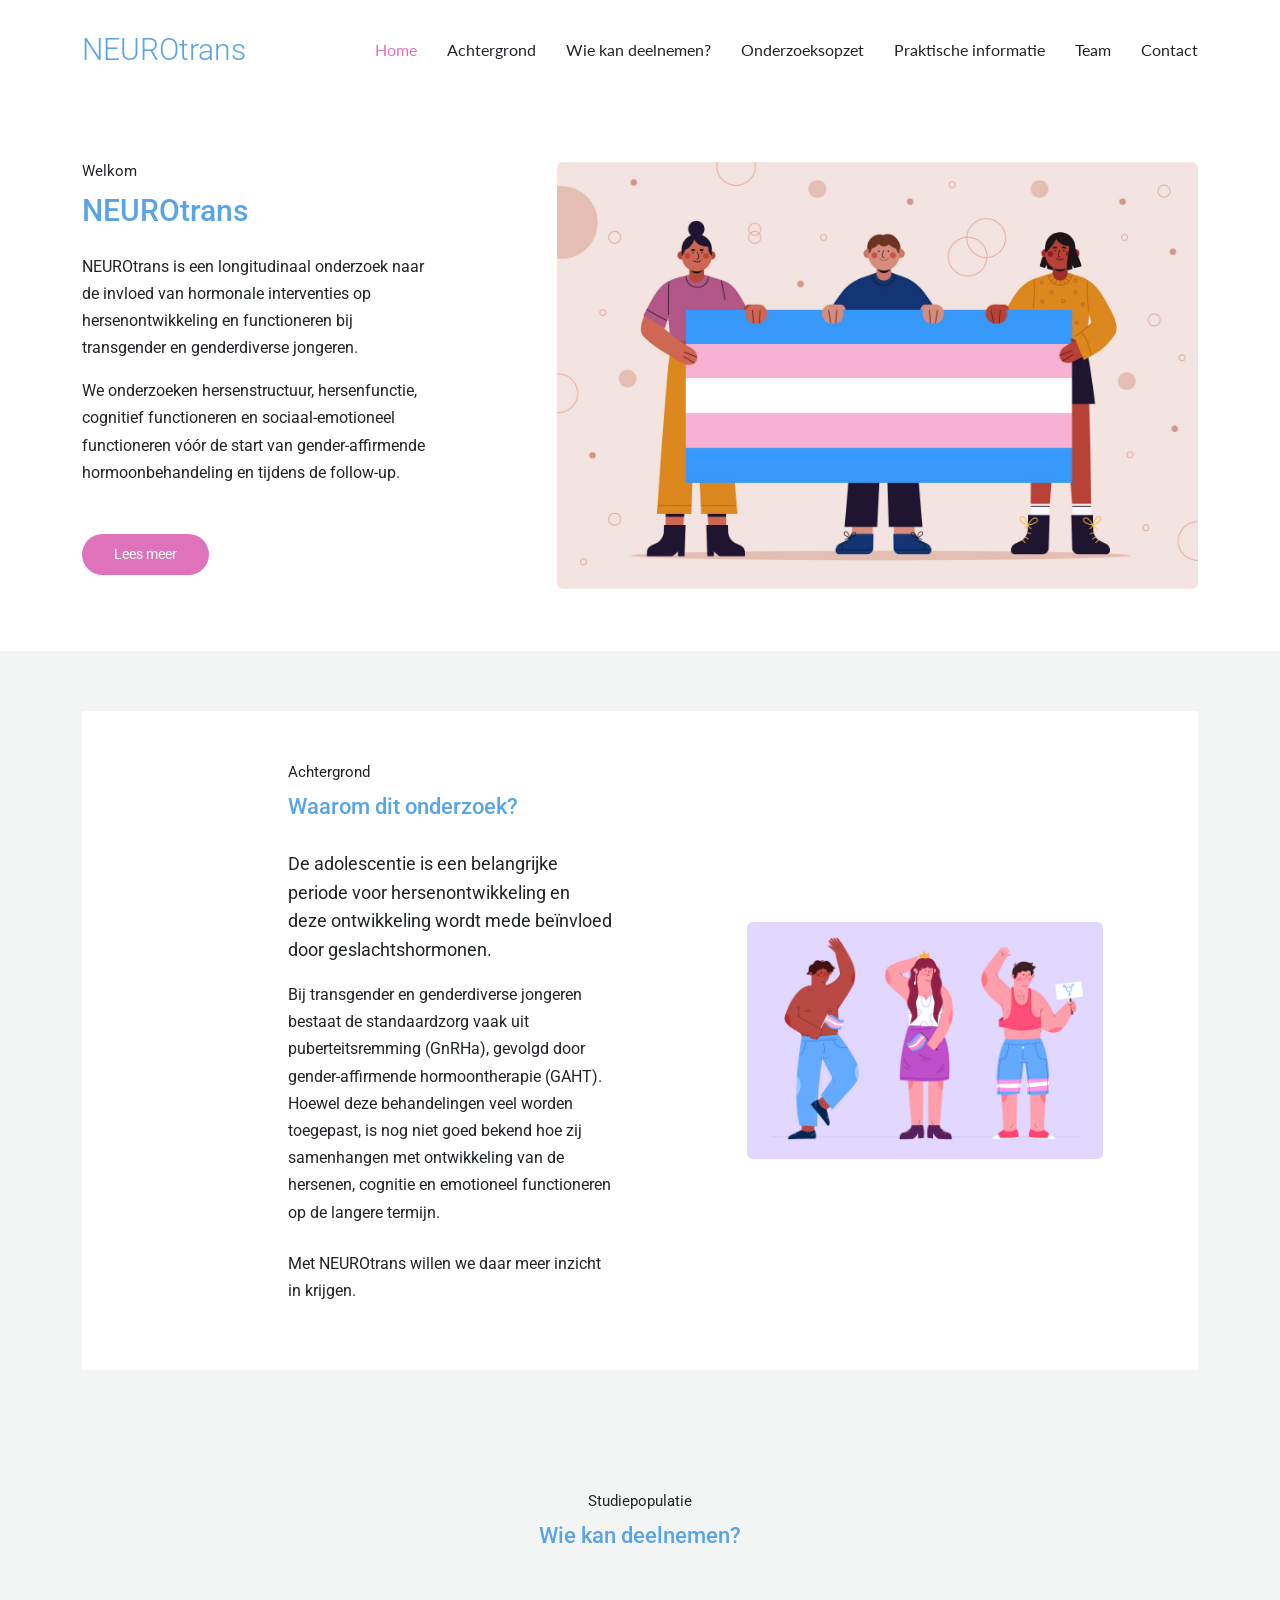
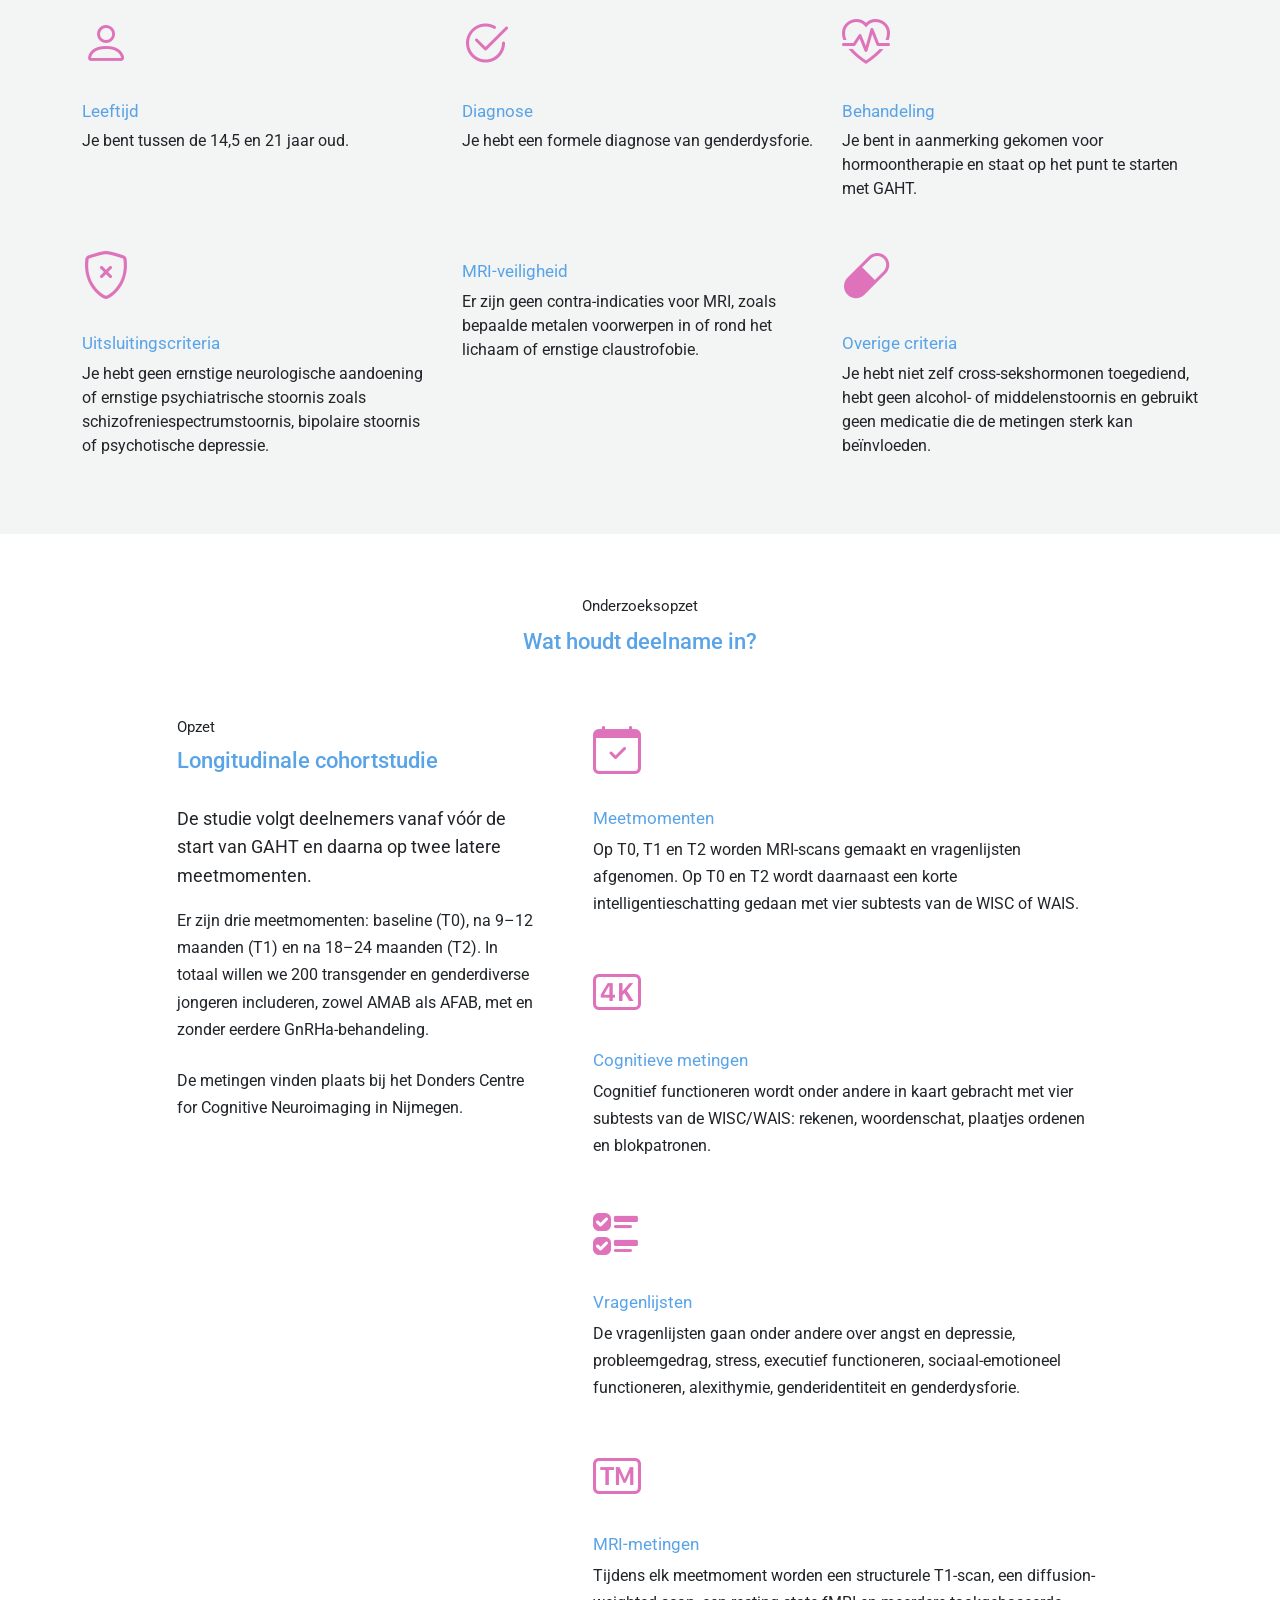
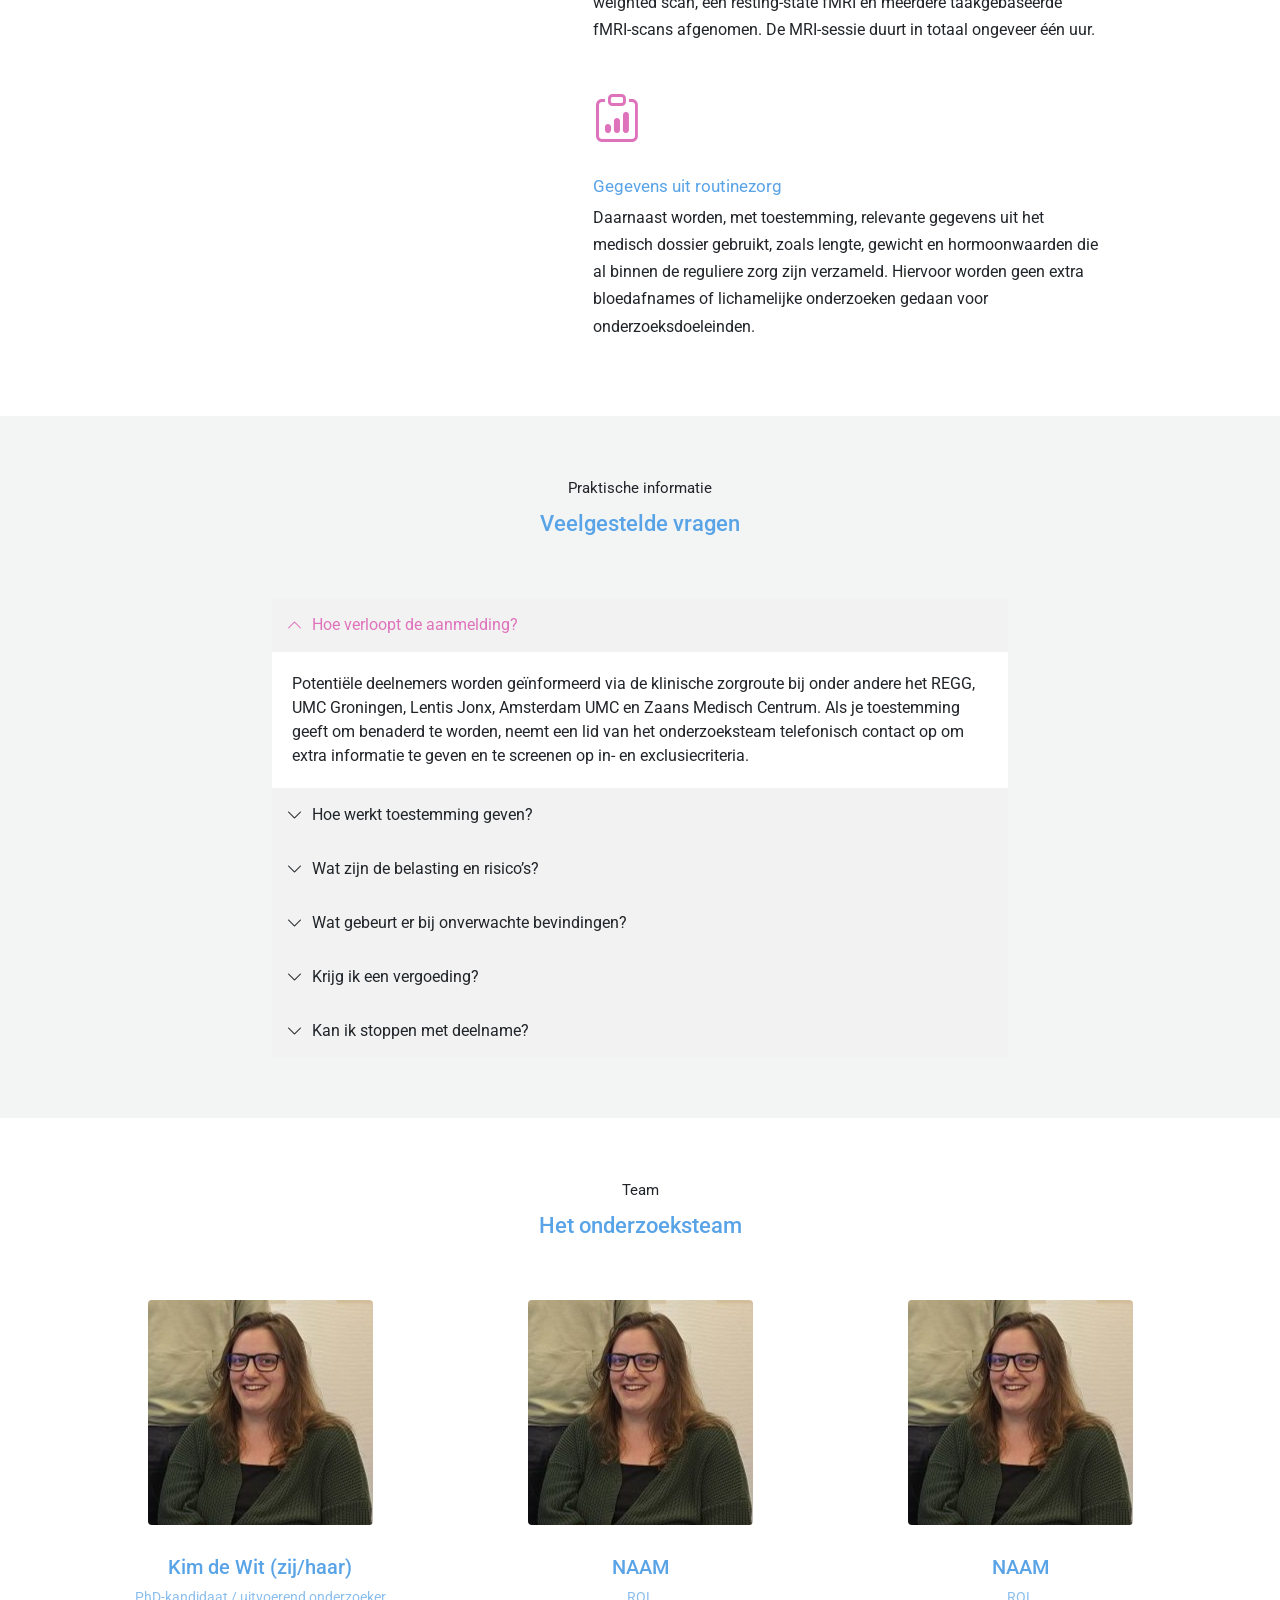
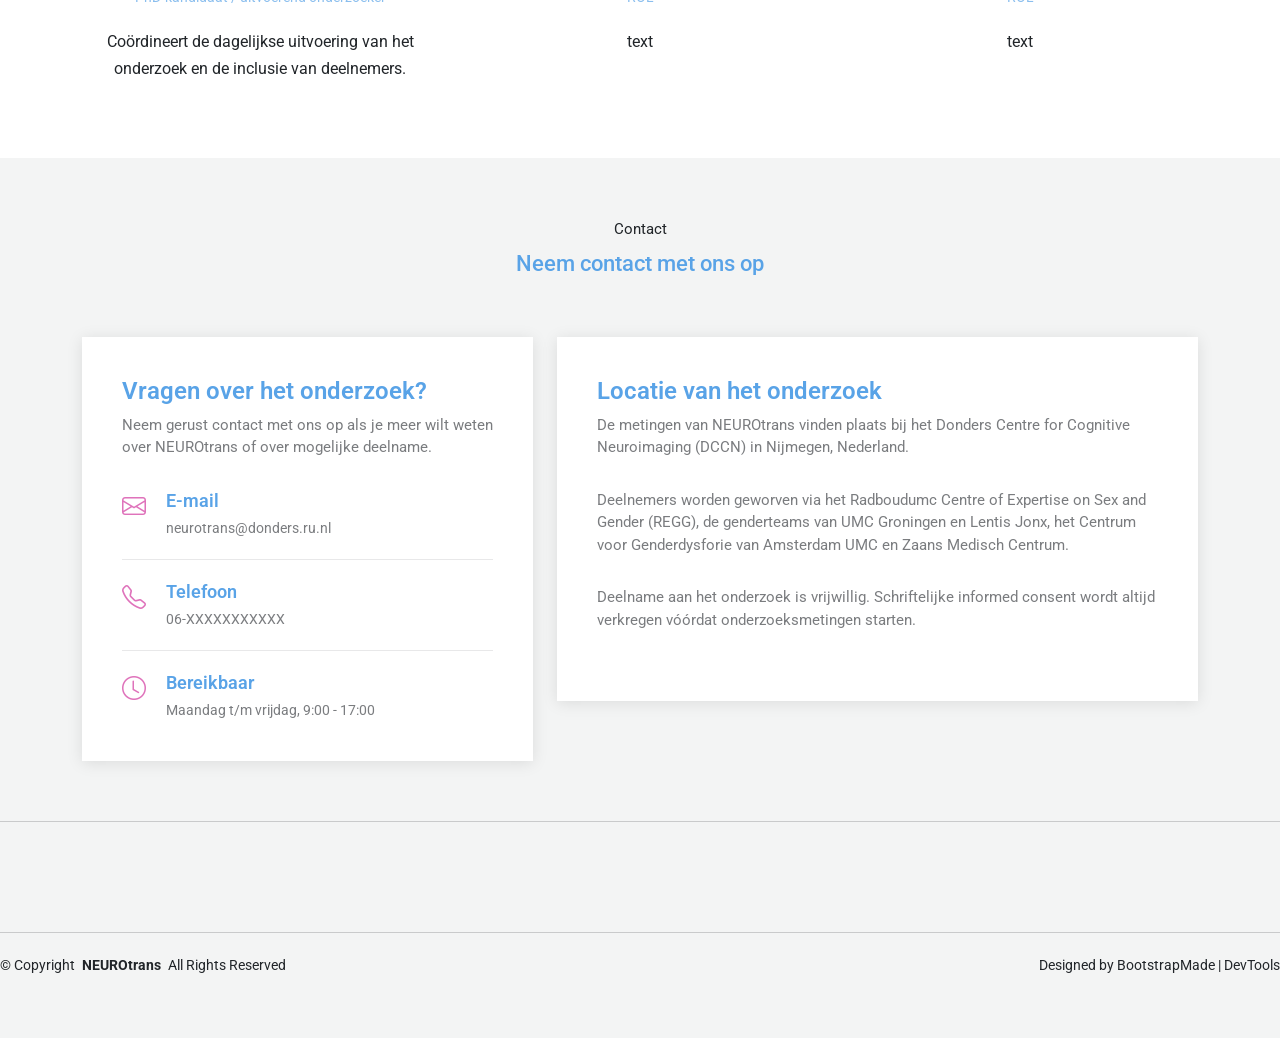
==== commit 91b241ac: "Neurotrans content + layout Adapted footer Added placeholder images Added neurotrans content (still " ====
--- a/index.html
+++ b/index.html
@@ -1,12 +1,12 @@
 <!DOCTYPE html>
-<html lang="en">
+<html lang="nl">
 
 <head>
   <meta charset="utf-8">
   <meta content="width=device-width, initial-scale=1.0" name="viewport">
-  <title>Index - Active Bootstrap Template</title>
-  <meta name="description" content="">
-  <meta name="keywords" content="">
+  <title>NEUROtrans</title>
+  <meta name="description" content="NEUROtrans onderzoekt de effecten van hormonale interventies op hersenontwikkeling en functioneren in transgender en genderdiverse jongeren.">
+  <meta name="keywords" content="NEUROtrans, transgender jongeren, GAHT, GnRHa, MRI, Donders, Radboudumc">
 
   <!-- Favicons -->
   <link href="assets/img/favicon.png" rel="icon">
@@ -15,7 +15,7 @@
   <!-- Fonts -->
   <link href="https://fonts.googleapis.com" rel="preconnect">
   <link href="https://fonts.gstatic.com" rel="preconnect" crossorigin>
-  <link href="https://fonts.googleapis.com/css2?family=Roboto:ital,wght@0,100;0,300;0,400;0,500;0,700;0,900;1,100;1,300;1,400;1,500;1,700;1,900&family=Lato:ital,wght@0,100;0,300;0,400;0,700;0,900;1,100;1,300;1,400;1,700;1,900&display=swap" rel="stylesheet">
+  <link href="https://fonts.googleapis.com/css2?family=Roboto:ital,wght@0,100;0,300;0,400;0,500;0,700;0,900;1,100;0,300;1,400;1,500;1,700;1,900&family=Lato:ital,wght@0,100;0,300;0,400;0,700;0,900;1,100;1,300;1,400;1,700;1,900&display=swap" rel="stylesheet">
 
   <!-- Vendor CSS Files -->
   <link href="assets/vendor/bootstrap/css/bootstrap.min.css" rel="stylesheet">
@@ -26,14 +26,6 @@
 
   <!-- Main CSS File -->
   <link href="assets/css/main.css" rel="stylesheet">
-
-  <!-- =======================================================
-  * Template Name: Active
-  * Template URL: https://bootstrapmade.com/active-bootstrap-website-template/
-  * Updated: Aug 07 2024 with Bootstrap v5.3.3
-  * Author: BootstrapMade.com
-  * License: https://bootstrapmade.com/license/
-  ======================================================== -->
 </head>
 
 <body class="index-page">
@@ -41,38 +33,19 @@
   <header id="header" class="header d-flex align-items-center sticky-top">
     <div class="container-fluid container-xl position-relative d-flex align-items-center justify-content-between">
 
-      <a href="index.html" class="logo d-flex align-items-center">
-        <!-- Uncomment the line below if you also wish to use an image logo -->
-        <!-- <img src="assets/img/logo.png" alt=""> -->
+      <a href="#about" class="logo d-flex align-items-center">
         <h1 class="sitename">NEUROtrans</h1>
       </a>
 
       <nav id="navmenu" class="navmenu">
         <ul>
-          <li><a href="index.html" class="active">Home</a></li>
-          <li><a href="about.html">About</a></li>
-          <li><a href="services.html">Services</a></li>
-          <li><a href="portfolio.html">Portfolio</a></li>
-          <li><a href="team.html">Team</a></li>
-          <li><a href="blog.html">Nieuwsbrief</a></li>
-          <li class="dropdown"><a href="#"><span>Dropdown</span> <i class="bi bi-chevron-down toggle-dropdown"></i></a>
-            <ul>
-              <li><a href="#">Dropdown 1</a></li>
-              <li class="dropdown"><a href="#"><span>Deep Dropdown</span> <i class="bi bi-chevron-down toggle-dropdown"></i></a>
-                <ul>
-                  <li><a href="#">Deep Dropdown 1</a></li>
-                  <li><a href="#">Deep Dropdown 2</a></li>
-                  <li><a href="#">Deep Dropdown 3</a></li>
-                  <li><a href="#">Deep Dropdown 4</a></li>
-                  <li><a href="#">Deep Dropdown 5</a></li>
-                </ul>
-              </li>
-              <li><a href="#">Dropdown 2</a></li>
-              <li><a href="#">Dropdown 3</a></li>
-              <li><a href="#">Dropdown 4</a></li>
-            </ul>
-          </li>
-          <li><a href="contact.html">Contact</a></li>
+          <li><a href="#about" class="active">Home</a></li>
+          <li><a href="#about-2">Achtergrond</a></li>
+          <li><a href="#services">Wie kan deelnemen?</a></li>
+          <li><a href="#services-2">Onderzoeksopzet</a></li>
+          <li><a href="#faq">Praktische informatie</a></li>
+          <li><a href="#team">Team</a></li>
+          <li><a href="#contact">Contact</a></li>
         </ul>
         <i class="mobile-nav-toggle d-xl-none bi bi-list"></i>
       </nav>
@@ -84,862 +57,491 @@
 
     <!-- About Section -->
     <section id="about" class="about section">
-
       <div class="container">
         <div class="row align-items-center justify-content-between">
-          <div class="col-lg-7 mb-5 mb-lg-0 order-lg-2" data-aos="fade-up" data-aos-delay="400">
-            <div class="swiper init-swiper">
-              <script type="application/json" class="swiper-config">
-                {
-                  "loop": true,
-                  "speed": 600,
-                  "autoplay": {
-                    "delay": 5000
-                  },
-                  "slidesPerView": "auto",
-                  "pagination": {
-                    "el": ".swiper-pagination",
-                    "type": "bullets",
-                    "clickable": true
-                  },
-                  "breakpoints": {
-                    "320": {
-                      "slidesPerView": 1,
-                      "spaceBetween": 40
-                    },
-                    "1200": {
-                      "slidesPerView": 1,
-                      "spaceBetween": 1
-                    }
-                  }
-                }
-              </script>
-              <div class="swiper-wrapper">
-                <div class="swiper-slide">
-                  <img src="assets/img/img_h_6.jpg" alt="Image" class="img-fluid">
-                </div>
-                <div class="swiper-slide">
-                  <img src="assets/img/img_h_7.jpg" alt="Image" class="img-fluid">
-                </div>
-                <div class="swiper-slide">
-                  <img src="assets/img/img_h_8.jpg" alt="Image" class="img-fluid">
-                </div>
-              </div>
-              <div class="swiper-pagination"></div>
-            </div>
-          </div>
+          <div class="col-lg-7 mb-5 mb-lg-0 order-lg-2" data-aos="fade-up" data-aos-delay="200">
+            <img src="assets/img/img_h_1.jpg" alt="NEUROtrans onderzoek" class="img-fluid rounded">
+          </div>
+
           <div class="col-lg-4 order-lg-1">
-            <span class="section-subtitle" data-aos="fade-up">Welcome</span>
-            <h1 class="mb-4" data-aos="fade-up">
-              Excepteur sint occaecat cupidatat non proident
-            </h1>
+            <span class="section-subtitle" data-aos="fade-up">Welkom</span>
+            <h1 class="mb-4" data-aos="fade-up">NEUROtrans</h1>
             <p data-aos="fade-up">
-              Far far away, behind the word mountains, far from the countries
-              Vokalia and Consonantia, there live the blind texts. Separated they
-              live in Bookmarksgrove right at the coast of the Semantics, a large
-              language ocean.
+              NEUROtrans is een longitudinaal onderzoek naar de invloed van hormonale interventies op hersenontwikkeling en functioneren bij transgender en genderdiverse jongeren.
+            </p>
+            <p data-aos="fade-up">
+              We onderzoeken hersenstructuur, hersenfunctie, cognitief functioneren en sociaal-emotioneel functioneren vóór de start van gender-affirmende hormoonbehandeling en tijdens de follow-up.
             </p>
             <p class="mt-5" data-aos="fade-up">
-              <a href="#" class="btn btn-get-started">Get Started</a>
+              <a href="#services-2" class="btn btn-get-started">Lees meer</a>
             </p>
           </div>
         </div>
       </div>
-    </section><!-- /About Section -->
+    </section>
+    <!-- /About Section -->
 
     <!-- About 2 Section -->
     <section id="about-2" class="about-2 section light-background">
-
       <div class="container">
         <div class="content">
-          <div class="row justify-content-center">
-            <div class="col-sm-12 col-md-5 col-lg-4 col-xl-4 order-lg-2 offset-xl-1 mb-4">
+          <div class="row justify-content-center align-items-center">
+            <div class="col-sm-12 col-md-5 col-lg-4 col-xl-4 order-lg-2 offset-xl-1 mb-4 mb-lg-0">
               <div class="img-wrap text-center text-md-left" data-aos="fade-up" data-aos-delay="100">
                 <div class="img">
-                  <img src="assets/img/img_v_3.jpg" alt="circle image" class="img-fluid">
-                </div>
-              </div>
-            </div>
-
-            <div class="offset-md-0 offset-lg-1 col-sm-12 col-md-5 col-lg-5 col-xl-4" data-aos="fade-up">
+                  <img src="assets/img/img_h_2.jpg" alt="NEUROtrans studie" class="img-fluid rounded">
+                </div>
+              </div>
+            </div>
+
+            <div class="offset-md-0 offset-lg-1 col-sm-12 col-md-6 col-lg-5 col-xl-4" data-aos="fade-up">
               <div class="px-3">
-                <span class="content-subtitle">Our Mission</span>
-                <h2 class="content-title text-start">
-                  The Big Oxmox advised her not to do so, because there were
-                  thousands.
-                </h2>
+                <span class="content-subtitle">Achtergrond</span>
+                <h2 class="content-title text-start">Waarom dit onderzoek?</h2>
                 <p class="lead">
-                  A small river named Duden flows by their place and supplies it
-                  with the necessary regelialia. It is a paradisematic country.
+                  De adolescentie is een belangrijke periode voor hersenontwikkeling en deze ontwikkeling wordt mede beïnvloed door geslachtshormonen.
                 </p>
-                <p class="mb-5">
-                  The Big Oxmox advised her not to do so, because there were
-                  thousands of bad Commas, wild Question Marks and devious Semikoli.
+                <p class="mb-4">
+                  Bij transgender en genderdiverse jongeren bestaat de standaardzorg vaak uit puberteitsremming (GnRHa), gevolgd door gender-affirmende hormoontherapie (GAHT). Hoewel deze behandelingen veel worden toegepast, is nog niet goed bekend hoe zij samenhangen met ontwikkeling van de hersenen, cognitie en emotioneel functioneren op de langere termijn.
                 </p>
                 <p>
-                  <a href="#" class="btn-get-started">Get Started</a>
+                  Met NEUROtrans willen we daar meer inzicht in krijgen.
                 </p>
               </div>
             </div>
           </div>
         </div>
       </div>
-    </section><!-- /About 2 Section -->
+    </section>
+    <!-- /About 2 Section -->
 
     <!-- Services Section -->
     <section id="services" class="services section light-background">
-
-      <div class="container">
+      <div class="container">
+
+        <div class="section-title" data-aos="fade-up">
+          <p>Studiepopulatie</p>
+          <h2>Wie kan deelnemen?</h2>
+        </div>
+
         <div class="row gy-4 justify-content-center">
 
-          <div class="col-lg-3">
+          <div class="col-md-6 col-lg-4">
             <div class="services-item" data-aos="fade-up">
               <div class="services-icon">
-                <i class="bi bi-bullseye"></i>
+                <i class="bi bi-person"></i>
               </div>
               <div>
-                <h3>Technology</h3>
-                <p>Separated they live in Bookmarksgrove right at the coast</p>
-              </div>
-            </div>
-          </div>
-
-          <div class="col-lg-3">
+                <h3>Leeftijd</h3>
+                <p>Je bent tussen de 14,5 en 21 jaar oud.</p>
+              </div>
+            </div>
+          </div>
+
+          <div class="col-md-6 col-lg-4">
             <div class="services-item" data-aos="fade-up" data-aos-delay="100">
               <div class="services-icon">
-                <i class="bi bi-command"></i>
+                <i class="bi bi-check2-circle"></i>
               </div>
               <div>
-                <h3>Web Design</h3>
-                <p>Separated they live in Bookmarksgrove right at the coast</p>
-              </div>
-            </div>
-          </div>
-
-          <div class="col-lg-3">
+                <h3>Diagnose</h3>
+                <p>Je hebt een formele diagnose van genderdysforie.</p>
+              </div>
+            </div>
+          </div>
+
+          <div class="col-md-6 col-lg-4">
             <div class="services-item" data-aos="fade-up" data-aos-delay="200">
               <div class="services-icon">
-                <i class="bi bi-bar-chart"></i>
+                <i class="bi bi-heart-pulse"></i>
               </div>
               <div>
-                <h3>Branding</h3>
-                <p>Separated they live in Bookmarksgrove right at the coast</p>
-              </div>
-            </div>
-          </div>
-
-        </div>
-      </div>
-    </section><!-- /Services Section -->
-
-    <!-- Stats Section -->
-    <section id="stats" class="stats section light-background">
-
-      <div class="container">
-
-        <div class="row gy-4 justify-content-center">
-
-          <div class="col-lg-5">
-            <div class="images-overlap">
-              <img src="assets/img/img_v_1.jpg" alt="student" class="img-fluid img-1" data-aos="fade-up">
-            </div>
-          </div>
-
-          <div class="col-lg-4 ps-lg-5">
-            <span class="content-subtitle">Why Us</span>
-            <h2 class="content-title">Far far away Behind the Word Mountains</h2>
-            <p class="lead">
-              Far far away, behind the word mountains, far from the countries
-              Vokalia and Consonantia.
-            </p>
-            <p class="mb-5">
-              There live the blind tFDHSJHFDSJKexts. Separated they live in Bookmarksgrove
-              right at the coast of the Semantics, a large language ocean.
-            </p>
-            <div class="row mb-5 count-numbers">
-
-              <!-- Start Stats Item -->
-              <div class="col-4 counter" data-aos="fade-up" data-aos-delay="100">
-                <span data-purecounter-separator="true" data-purecounter-start="0" data-purecounter-end="3919" data-purecounter-duration="1" class="purecounter number"></span>
-                <span class="d-block">Coffee</span>
-              </div>
-              <!-- End Stats Item -->
-
-              <!-- Start Stats Item -->
-              <div class="col-4 counter" data-aos="fade-up" data-aos-delay="200">
-                <span data-purecounter-separator="true" data-purecounter-start="0" data-purecounter-end="2831" data-purecounter-duration="1" class="purecounter number"></span>
-                <span class="d-block">Codes</span>
-              </div>
-              <!-- End Stats Item -->
-
-              <!-- Start Stats Item -->
-              <div class="col-4 counter" data-aos="fade-up" data-aos-delay="300">
-                <span data-purecounter-separator="true" data-purecounter-start="0" data-purecounter-end="1914" data-purecounter-duration="1" class="purecounter number"></span>
-                <span class="d-block">Projects</span>
-              </div>
-              <!-- End Stats Item -->
-
-            </div>
-          </div>
-
-        </div>
-
-      </div>
-    </section><!-- /Stats Section -->
-
-    <!-- Blog Posts Section -->
-    <section id="blog-posts" class="blog-posts section">
-      <!-- Section Title -->
-      <div class="container section-title" data-aos="fade-up">
-        <p>Recent Posts</p>
-        <h2>Blog Posts</h2>
-      </div><!-- End Section Title -->
-      <div class="container">
-
-        <div class="row gy-4">
-          <div class="col-md-6 col-lg-4">
-            <div class="post-entry" data-aos="fade-up" data-aos-delay="100">
-              <a href="#" class="thumb d-block"><img src="assets/img/img_h_4.jpg" alt="Image" class="img-fluid rounded"></a>
-
-              <div class="post-content">
-                <div class="meta">
-                  <a href="#" class="cat">Development</a> •
-                  <span class="date">July 20, 2020</span>
-                </div>
-                <h3><a href="#">There live the blind texts they live</a></h3>
-                <p>
-                  Far far away, behind the word mountains, far from the countries
-                  Vokalia and Consonantia, there live the blind texts.
-                </p>
-
-                <div class="d-flex author align-items-center">
-                  <div class="pic">
-                    <img src="assets/img/team/team-3.jpg" alt="Image" class="img-fluid rounded-circle">
-                  </div>
-                  <div class="author-name">
-                    <strong class="d-block">Winston Gold</strong>
-                    <span class="">Lead Product Designer</span>
-                  </div>
-                </div>
-              </div>
-            </div>
-          </div>
-
-          <div class="col-md-6 col-lg-4">
-            <div class="post-entry" data-aos="fade-up" data-aos-delay="200">
-              <a href="#" class="thumb d-block"><img src="assets/img/img_h_2.jpg" alt="Image" class="img-fluid rounded"></a>
-
-              <div class="post-content">
-                <div class="meta">
-                  <a href="#" class="cat">Development</a> •
-                  <span class="date">July 20, 2020</span>
-                </div>
-                <h3><a href="#">There live the blind texts they live</a></h3>
-                <p>
-                  Far far away, behind the word mountains, far from the countries
-                  Vokalia and Consonantia, there live the blind texts.
-                </p>
-
-                <div class="d-flex author align-items-center">
-                  <div class="pic">
-                    <img src="assets/img/team/team-2.jpg" alt="Image" class="img-fluid rounded-circle">
-                  </div>
-                  <div class="author-name">
-                    <strong class="d-block">Winston Gold</strong>
-                    <span class="">Lead Product Designer</span>
-                  </div>
-                </div>
-              </div>
-            </div>
-          </div>
-
-          <div class="col-md-6 col-lg-4">
-            <div class="post-entry" data-aos="fade-up" data-aos-delay="300">
-              <a href="#" class="thumb d-block"><img src="assets/img/img_h_3.jpg" alt="Image" class="img-fluid rounded"></a>
-
-              <div class="post-content">
-                <div class="meta">
-                  <a href="#" class="cat">Development</a> •
-                  <span class="date">July 20, 2020</span>
-                </div>
-                <h3><a href="#">There live the blind texts they live</a></h3>
-                <p>
-                  Far far away, behind the word mountains, far from the countries
-                  Vokalia and Consonantia, there live the blind texts.
-                </p>
-
-                <div class="d-flex author align-items-center">
-                  <div class="pic">
-                    <img src="assets/img/team/team-1.jpg" alt="Image" class="img-fluid rounded-circle">
-                  </div>
-                  <div class="author-name">
-                    <strong class="d-block">Winston Gold</strong>
-                    <span class="">Lead Product Designer</span>
-                  </div>
-                </div>
-              </div>
-            </div>
-          </div>
-        </div>
-      </div>
-    </section><!-- /Blog Posts Section -->
-
-    <!-- Tabs Section -->
-    <section id="tabs" class="tabs section light-background">
-
-      <div class="container">
-        <div class="row gap-x-lg-4 justify-content-between">
-          <div class="col-lg-4 js-custom-dots">
-            <a href="#" class="service-item link horizontal d-flex active" data-aos="fade-left" data-aos-delay="0">
-              <div class="service-icon color-1 mb-4">
-                <i class="bi bi-alarm"></i>
-              </div>
-              <!-- /.icon -->
-              <div class="service-contents">
-                <h3>Modern and clean design</h3>
-                <p>
-                  Far far away, behind the word mountains, far from the countries .
-                </p>
-              </div>
-              <!-- /.service-contents-->
-            </a>
-            <!-- /.service -->
-
-            <a href="#" class="service-item link horizontal d-flex" data-aos="fade-left" data-aos-delay="100">
-              <div class="service-icon color-2 mb-4">
-                <i class="bi bi-bag-check"></i>
-              </div>
-              <!-- /.icon -->
-              <div class="service-contents">
-                <h3>Sell Products</h3>
-                <p>
-                  Far far away, behind the word mountains, far from the countries .
-                </p>
-              </div>
-              <!-- /.service-contents-->
-            </a>
-            <!-- /.service -->
-
-            <a href="#" class="service-item link horizontal d-flex" data-aos="fade-left" data-aos-delay="200">
-              <div class="service-icon color-3 mb-4">
-                <i class="bi bi-briefcase"></i>
-              </div>
-              <!-- /.icon -->
-              <div class="service-contents">
-                <h3>Success Every Day</h3>
-                <p>
-                  Far far away, behind the word mountains, far from the countries .
-                </p>
-              </div>
-              <!-- /.service-contents-->
-            </a>
-            <!-- /.service -->
-
-            <a href="#" class="service-item link horizontal d-flex" data-aos="fade-left" data-aos-delay="300">
-              <div class="service-icon color-4 mb-4">
-                <i class="bi bi-easel"></i>
-              </div>
-              <!-- /.icon -->
-              <div class="service-contents">
-                <h3>Bring Ideas to Life</h3>
-                <p>
-                  Far far away, behind the word mountains, far from the countries .
-                </p>
-              </div>
-              <!-- /.service-contents-->
-            </a>
-            <!-- /.service -->
-          </div>
-
-          <div class="col-lg-8">
-            <div class="swiper init-swiper-tabs">
-              <script type="application/json" class="swiper-config">
-                {
-                  "loop": true,
-                  "speed": 600,
-                  "autoHeight": true,
-                  "autoplay": {
-                    "delay": 5000
-                  },
-                  "slidesPerView": "auto",
-                  "pagination": {
-                    "el": ".swiper-pagination",
-                    "type": "bullets",
-                    "clickable": true
-                  },
-                  "breakpoints": {
-                    "320": {
-                      "slidesPerView": 1,
-                      "spaceBetween": 40
-                    },
-                    "1200": {
-                      "slidesPerView": 1,
-                      "spaceBetween": 1
-                    }
-                  }
-                }
-              </script>
-              <div class="swiper-wrapper">
-                <div class="swiper-slide">
-                  <img src="assets/img/img_h_1.jpg" alt="Image" class="img-fluid">
-                  <div class="p-4">
-                    <h3 class="text-black h5 mb-3">Modern and clean design</h3>
-                    <div class="row">
-                      <div class="col-lg-8">
-                        <p>
-                          Far far away, behind the word mountains, far from the
-                          countries Vokalia and Consonantia, there live the blind
-                          texts. Separated they live in Bookmarksgrove right at the
-                          coast of the Semantics, a large language ocean.
-                        </p>
-                        <p>
-                          A small river named Duden flows by their place and
-                          supplies it with the necessary regelialia. It is a
-                          paradisematic country, in which roasted parts of sentences
-                          fly into your mouth.
-                        </p>
-                      </div>
-                      <div class="col-lg-4">
-                        <ul class="list-unstyled list-check">
-                          <li>Far far away, behind the word</li>
-                          <li>Far from the countries Vokalia</li>
-                          <li>Separated they live in Bookmarksgrove</li>
-                        </ul>
-                      </div>
-                    </div>
-                  </div>
-                </div>
-                <div class="swiper-slide">
-                  <img src="assets/img/img_h_2.jpg" alt="Image" class="img-fluid">
-                </div>
-                <div class="swiper-slide">
-                  <img src="assets/img/img_h_3.jpg" alt="Image" class="img-fluid">
-                </div>
-                <div class="swiper-slide">
-                  <img src="assets/img/img_h_4.jpg" alt="Image" class="img-fluid">
-                </div>
-              </div>
-            </div>
-          </div>
-        </div>
-      </div>
-    </section><!-- /Tabs Section -->
+                <h3>Behandeling</h3>
+                <p>Je bent in aanmerking gekomen voor hormoontherapie en staat op het punt te starten met GAHT.</p>
+              </div>
+            </div>
+          </div>
+
+          <div class="col-md-6 col-lg-4">
+            <div class="services-item" data-aos="fade-up" data-aos-delay="300">
+              <div class="services-icon">
+                <i class="bi bi-shield-x"></i>
+              </div>
+              <div>
+                <h3>Uitsluitingscriteria</h3>
+                <p>Je hebt geen ernstige neurologische aandoening of ernstige psychiatrische stoornis zoals schizofreniespectrumstoornis, bipolaire stoornis of psychotische depressie.</p>
+              </div>
+            </div>
+          </div>
+
+          <div class="col-md-6 col-lg-4">
+            <div class="services-item" data-aos="fade-up" data-aos-delay="400">
+              <div class="services-icon">
+                <i class="bi bi-badge-x"></i>
+              </div>
+              <div>
+                <h3>MRI-veiligheid</h3>
+                <p>Er zijn geen contra-indicaties voor MRI, zoals bepaalde metalen voorwerpen in of rond het lichaam of ernstige claustrofobie.</p>
+              </div>
+            </div>
+          </div>
+
+          <div class="col-md-6 col-lg-4">
+            <div class="services-item" data-aos="fade-up" data-aos-delay="500">
+              <div class="services-icon">
+                <i class="bi bi-capsule"></i>
+              </div>
+              <div>
+                <h3>Overige criteria</h3>
+                <p>Je hebt niet zelf cross-sekshormonen toegediend, hebt geen alcohol- of middelenstoornis en gebruikt geen medicatie die de metingen sterk kan beïnvloeden.</p>
+              </div>
+            </div>
+          </div>
+
+        </div>
+      </div>
+    </section>
+    <!-- /Services Section -->
 
     <!-- Services 2 Section -->
     <section id="services-2" class="services-2 section">
-
-      <div class="container">
-        <div class="row justify-content-center" data-aos="fade-up">
-          <div class="col-md-6 col-lg-4">
-            <span class="content-subtitle">Our Services</span>
-            <h2 class="content-title">
-              Far far away, behind the word mountains, far from the countries
-              Vokalia
-            </h2>
+      <div class="container">
+
+        <div class="section-title" data-aos="fade-up">
+          <p>Onderzoeksopzet</p>
+          <h2>Wat houdt deelname in?</h2>
+        </div>
+
+        <div class="row justify-content-center align-items-start gy-5" data-aos="fade-up">
+          <div class="col-md-6 col-lg-4">
+            <span class="content-subtitle">Opzet</span>
+            <h2 class="content-title">Longitudinale cohortstudie</h2>
             <p class="lead">
-              Far far away, behind the word mountains, far from the countries
-              Vokalia and Consonantia, there live the blind texts.
+              De studie volgt deelnemers vanaf vóór de start van GAHT en daarna op twee latere meetmomenten.
             </p>
-            <p class="mb-5">
-              Separated they live in Bookmarksgrove right at the coast of the
-              Semantics, a large language ocean.
+            <p class="mb-4">
+              Er zijn drie meetmomenten: baseline (T0), na 9–12 maanden (T1) en na 18–24 maanden (T2). In totaal willen we 200 transgender en genderdiverse jongeren includeren, zowel AMAB als AFAB, met en zonder eerdere GnRHa-behandeling.
             </p>
             <p>
-              <a href="#" class="btn btn-get-started">Get Started</a>
+              De metingen vinden plaats bij het Donders Centre for Cognitive Neuroimaging in Nijmegen.
             </p>
           </div>
+
           <div class="col-md-6 col-lg-6 ps-lg-5">
-            <div class="row">
-              <div class="col-6 col-sm-6 col-md-6 col-lg-6">
-                <div class="services-item" data-aos="fade-up" data-aos-delay="">
+            <div class="row gy-4">
+
+              <div class="col-12">
+                <div class="services-item" data-aos="fade-up" data-aos-delay="50">
                   <div class="services-icon">
-                    <i class="bi bi-search"></i>
+                    <i class="bi bi-calendar-check"></i>
                   </div>
                   <div>
-                    <h3>Square</h3>
-                    <p>Separated they live in Bookmarksgrove right at the coast</p>
-                  </div>
-                </div>
-              </div>
-              <div class="col-6 col-sm-6 col-md-6 col-lg-6">
+                    <h3>Meetmomenten</h3>
+                    <p>
+                      Op T0, T1 en T2 worden MRI-scans gemaakt en vragenlijsten afgenomen. Op T0 en T2 wordt daarnaast een korte intelligentieschatting gedaan met vier subtests van de WISC of WAIS.
+                    </p>
+                  </div>
+                </div>
+              </div>
+
+              <div class="col-12">
                 <div class="services-item" data-aos="fade-up" data-aos-delay="100">
                   <div class="services-icon">
-                    <i class="bi bi-command"></i>
+                    <i class="bi bi-badge-4k"></i>
                   </div>
                   <div>
-                    <h3>Technology</h3>
-                    <p>Separated they live in Bookmarksgrove right at the coast</p>
-                  </div>
-                </div>
-              </div>
-              <div class="col-6 col-sm-6 col-md-6 col-lg-6">
+                    <h3>Cognitieve metingen</h3>
+                    <p>
+                      Cognitief functioneren wordt onder andere in kaart gebracht met vier subtests van de WISC/WAIS: rekenen, woordenschat, plaatjes ordenen en blokpatronen.
+                    </p>
+                  </div>
+                </div>
+              </div>
+
+              <div class="col-12">
+                <div class="services-item" data-aos="fade-up" data-aos-delay="150">
+                  <div class="services-icon">
+                    <i class="bi bi-ui-checks"></i>
+                  </div>
+                  <div>
+                    <h3>Vragenlijsten</h3>
+                    <p>
+                      De vragenlijsten gaan onder andere over angst en depressie, probleemgedrag, stress, executief functioneren, sociaal-emotioneel functioneren, alexithymie, genderidentiteit en genderdysforie.
+                    </p>
+                  </div>
+                </div>
+              </div>
+
+              <div class="col-12">
                 <div class="services-item" data-aos="fade-up" data-aos-delay="200">
                   <div class="services-icon">
-                    <i class="bi bi-grid"></i>
+                    <i class="bi bi-badge-tm"></i>
                   </div>
                   <div>
-                    <h3>Brilliant Ideas</h3>
-                    <p>Separated they live in Bookmarksgrove right at the coast</p>
-                  </div>
-                </div>
-              </div>
-
-              <div class="col-6 col-sm-6 col-md-6 col-lg-6">
-                <div class="services-item" data-aos="fade-up" data-aos-delay="300">
+                    <h3>MRI-metingen</h3>
+                    <p>
+                      Tijdens elk meetmoment worden een structurele T1-scan, een diffusion-weighted scan, een resting-state fMRI en meerdere taakgebaseerde fMRI-scans afgenomen. De MRI-sessie duurt in totaal ongeveer één uur.
+                    </p>
+                  </div>
+                </div>
+              </div>
+
+              <div class="col-12">
+                <div class="services-item" data-aos="fade-up" data-aos-delay="250">
                   <div class="services-icon">
-                    <i class="bi bi-globe"></i>
+                    <i class="bi bi-clipboard-data"></i>
                   </div>
                   <div>
-                    <h3>Blueprint</h3>
-                    <p>Separated they live in Bookmarksgrove right at the coast</p>
-                  </div>
-                </div>
-              </div>
-            </div>
-          </div>
-        </div>
-      </div>
-    </section><!-- /Services 2 Section -->
-
-    <!-- Pricing Section -->
-    <section id="pricing" class="pricing section light-background">
-
-      <!-- Section Title -->
-      <div class="container section-title" data-aos="fade-up">
-        <p>Plans</p>
-        <h2>Pricing Table</h2>
-      </div><!-- End Section Title -->
-
-      <div class="container">
-
-        <div class="row gy-4">
-
-          <div class="col-lg-4 col-md-6" data-aos="fade-up" data-aos-delay="100">
-            <div class="pricing-item">
-              <h3>Free</h3>
-              <h4><sup>$</sup>0<span> / month</span></h4>
-              <ul>
-                <li>Aida dere</li>
-                <li>Nec feugiat nisl</li>
-                <li>Nulla at volutpat dola</li>
-                <li class="na">Pharetra massa</li>
-                <li class="na">Massa ultricies mi</li>
-              </ul>
-              <div class="btn-wrap">
-                <a href="#" class="btn-buy">Buy Now</a>
-              </div>
-            </div>
-          </div><!-- End Pricing Item -->
-
-          <div class="col-lg-4 col-md-6" data-aos="fade-up" data-aos-delay="200">
-            <div class="pricing-item recommended">
-              <span class="recommended-badge">Recommended</span>
-              <h3>Business</h3>
-              <h4><sup>$</sup>19<span> / month</span></h4>
-              <ul>
-                <li>Aida dere</li>
-                <li>Nec feugiat nisl</li>
-                <li>Nulla at volutpat dola</li>
-                <li>Pharetra massa</li>
-                <li class="na">Massa ultricies mi</li>
-              </ul>
-              <div class="btn-wrap">
-                <a href="#" class="btn-buy">Buy Now</a>
-              </div>
-            </div>
-          </div><!-- End Pricing Item -->
-
-          <div class="col-lg-4 col-md-6" data-aos="fade-up" data-aos-delay="300">
-            <div class="pricing-item">
-              <h3>Developer</h3>
-              <h4><sup>$</sup>29<span> / month</span></h4>
-              <ul>
-                <li>Aida dere</li>
-                <li>Nec feugiat nisl</li>
-                <li>Nulla at volutpat dola</li>
-                <li>Pharetra massa</li>
-                <li>Massa ultricies mi</li>
-              </ul>
-              <div class="btn-wrap">
-                <a href="#" class="btn-buy">Buy Now</a>
-              </div>
-            </div>
-          </div><!-- End Pricing Item -->
-
-        </div>
-
-      </div>
-
-    </section><!-- /Pricing Section -->
-
-    <!-- Faq Section -->
-    <section id="faq" class="faq section">
-      <!-- Section Title -->
-      <div class="container section-title" data-aos="fade-up">
-        <p>Plans</p>
-        <h2>Frequently Asked Questions</h2>
-      </div><!-- End Section Title -->
-
-      <div class="container" data-aos="fade-up">
-        <div class="row">
-          <div class="col-12">
+                    <h3>Gegevens uit routinezorg</h3>
+                    <p>
+                      Daarnaast worden, met toestemming, relevante gegevens uit het medisch dossier gebruikt, zoals lengte, gewicht en hormoonwaarden die al binnen de reguliere zorg zijn verzameld. Hiervoor worden geen extra bloedafnames of lichamelijke onderzoeken gedaan voor onderzoeksdoeleinden.
+                    </p>
+                  </div>
+                </div>
+              </div>
+
+            </div>
+          </div>
+        </div>
+      </div>
+    </section>
+    <!-- /Services 2 Section -->
+
+    <!-- FAQ Section -->
+    <section id="faq" class="faq section light-background">
+      <div class="container">
+
+        <div class="section-title" data-aos="fade-up">
+          <p>Praktische informatie</p>
+          <h2>Veelgestelde vragen</h2>
+        </div>
+
+        <div class="row justify-content-center" data-aos="fade-up">
+          <div class="col-lg-8">
             <div class="custom-accordion" id="accordion-faq">
+
               <div class="accordion-item">
                 <h2 class="mb-0">
-                  <button class="btn btn-link" type="button" data-bs-toggle="collapse" data-bs-target="#collapse-faq-1">
-                    How to download and register?
+                  <button class="btn btn-link" type="button" data-bs-toggle="collapse" data-bs-target="#collapse-faq-1" aria-expanded="true" aria-controls="collapse-faq-1">
+                    Hoe verloopt de aanmelding?
                   </button>
                 </h2>
 
-                <div id="collapse-faq-1" class="collapse show" aria-labelledby="headingOne" data-parent="#accordion-faq">
+                <div id="collapse-faq-1" class="collapse show" data-bs-parent="#accordion-faq">
                   <div class="accordion-body">
-                    Far far away, behind the word mountains, far from the countries
-                    Vokalia and Consonantia, there live the blind texts. Separated
-                    they live in Bookmarksgrove right at the coast of the Semantics,
-                    a large language ocean.
-                  </div>
-                </div>
-              </div>
-              <!-- .accordion-item -->
+                    Potentiële deelnemers worden geïnformeerd via de klinische zorgroute bij onder andere het REGG, UMC Groningen, Lentis Jonx, Amsterdam UMC en Zaans Medisch Centrum. Als je toestemming geeft om benaderd te worden, neemt een lid van het onderzoeksteam telefonisch contact op om extra informatie te geven en te screenen op in- en exclusiecriteria.
+                  </div>
+                </div>
+              </div>
 
               <div class="accordion-item">
                 <h2 class="mb-0">
-                  <button class="btn btn-link collapsed" type="button" data-bs-toggle="collapse" data-bs-target="#collapse-faq-2" "="">
-                How to create your paypal account?
-              </button>
-            </h2>
-            <div id=" collapse-faq-2" class="collapse" aria-labelledby="headingTwo" data-parent="#accordion-faq">
-                    <div class="accordion-body">
-                      A small river named Duden flows by their place and supplies it
-                      with the necessary regelialia. It is a paradisematic country, in
-                      which roasted parts of sentences fly into your mouth.
-                    </div>
-              </div>
-            </div>
-            <!-- .accordion-item -->
-
-            <div class="accordion-item">
-              <h2 class="mb-0">
-                <button class="btn btn-link collapsed" type="button" data-bs-toggle="collapse" data-bs-target="#collapse-faq-3">
-                  How to link your paypal and bank account?
-                </button>
-              </h2>
-
-              <div id="collapse-faq-3" class="collapse" aria-labelledby="headingThree" data-parent="#accordion-faq">
-                <div class="accordion-body">
-                  When she reached the first hills of the Italic Mountains, she
-                  had a last view back on the skyline of her hometown
-                  Bookmarksgrove, the headline of Alphabet Village and the subline
-                  of her own road, the Line Lane. Pityful a rethoric question ran
-                  over her cheek, then she continued her way.
-                </div>
-              </div>
-            </div>
-            <!-- .accordion-item -->
-
-          </div>
-        </div>
-      </div>
-      </div>
-    </section><!-- /Faq Section -->
-
-    <!-- Testimonials Section -->
-    <section id="testimonials" class="testimonials section">
-      <!-- Section Title -->
-      <div class="container section-title" data-aos="fade-up">
-        <p>Happy Customers</p>
-        <h2>Testimonials</h2>
-      </div><!-- End Section Title -->
-
-      <div class="container" data-aos="fade-up">
-        <div class="row justify-content-center">
+                  <button class="btn btn-link collapsed" type="button" data-bs-toggle="collapse" data-bs-target="#collapse-faq-2" aria-expanded="false" aria-controls="collapse-faq-2">
+                    Hoe werkt toestemming geven?
+                  </button>
+                </h2>
+
+                <div id="collapse-faq-2" class="collapse" data-bs-parent="#accordion-faq">
+                  <div class="accordion-body">
+                    Voor deelnemers van 16 jaar en ouder wordt informed consent door de deelnemer zelf ondertekend. Voor deelnemers jonger dan 16 jaar wordt schriftelijke toestemming gevraagd aan beide ouders of wettelijke vertegenwoordigers, en daarnaast assent aan de deelnemer zelf.
+                  </div>
+                </div>
+              </div>
+
+              <div class="accordion-item">
+                <h2 class="mb-0">
+                  <button class="btn btn-link collapsed" type="button" data-bs-toggle="collapse" data-bs-target="#collapse-faq-3" aria-expanded="false" aria-controls="collapse-faq-3">
+                    Wat zijn de belasting en risico’s?
+                  </button>
+                </h2>
+
+                <div id="collapse-faq-3" class="collapse" data-bs-parent="#accordion-faq">
+                  <div class="accordion-body">
+                    De belasting bestaat vooral uit herhaalde vragenlijsten, cognitieve taken en MRI-scans. MRI is een niet-invasieve en veilige techniek. Sommige deelnemers kunnen het stilliggen, het geluid of de beperkte ruimte als ongemakkelijk ervaren. Daarom wordt vooraf gescreend op claustrofobie en krijg je gehoorbescherming.
+                  </div>
+                </div>
+              </div>
+
+              <div class="accordion-item">
+                <h2 class="mb-0">
+                  <button class="btn btn-link collapsed" type="button" data-bs-toggle="collapse" data-bs-target="#collapse-faq-4" aria-expanded="false" aria-controls="collapse-faq-4">
+                    Wat gebeurt er bij onverwachte bevindingen?
+                  </button>
+                </h2>
+
+                <div id="collapse-faq-4" class="collapse" data-bs-parent="#accordion-faq">
+                  <div class="accordion-body">
+                    Soms kan er tijdens een MRI-scan onverwacht iets gezien worden dat medisch relevant lijkt. In dat geval wordt dit volgens de geldende procedure beoordeeld door de hoofdonderzoeker en zo nodig door een radioloog of neuroloog. Als vervolgonderzoek nodig lijkt, wordt de deelnemer of diens ouders/verzorgers daarover geïnformeerd.
+                  </div>
+                </div>
+              </div>
+
+              <div class="accordion-item">
+                <h2 class="mb-0">
+                  <button class="btn btn-link collapsed" type="button" data-bs-toggle="collapse" data-bs-target="#collapse-faq-5" aria-expanded="false" aria-controls="collapse-faq-5">
+                    Krijg ik een vergoeding?
+                  </button>
+                </h2>
+
+                <div id="collapse-faq-5" class="collapse" data-bs-parent="#accordion-faq">
+                  <div class="accordion-body">
+                    Reiskosten en parkeerkosten worden vergoed voor alle deelnemers. Deelnemers van 16 jaar en ouder ontvangen daarnaast een financiële vergoeding van 15 euro per uur voor de tijd die zij in de kliniek doorbrengen. Voor deelnemers jonger dan 16 jaar is er geen geldelijke vergoeding, maar een klein cadeautje.
+                  </div>
+                </div>
+              </div>
+
+              <div class="accordion-item">
+                <h2 class="mb-0">
+                  <button class="btn btn-link collapsed" type="button" data-bs-toggle="collapse" data-bs-target="#collapse-faq-6" aria-expanded="false" aria-controls="collapse-faq-6">
+                    Kan ik stoppen met deelname?
+                  </button>
+                </h2>
+
+                <div id="collapse-faq-6" class="collapse" data-bs-parent="#accordion-faq">
+                  <div class="accordion-body">
+                    Ja. Deelname is vrijwillig. Je kunt op elk moment stoppen, zonder opgaaf van reden en zonder gevolgen voor je behandeling of verdere zorg.
+                  </div>
+                </div>
+              </div>
+
+            </div>
+          </div>
+        </div>
+
+      </div>
+    </section>
+    <!-- /FAQ Section -->
+
+    <!-- Team Section -->
+    <section id="team" class="team section">
+      <div class="container">
+
+        <div class="section-title" data-aos="fade-up">
+          <p>Team</p>
+          <h2>Het onderzoeksteam</h2>
+        </div>
+
+        <div class="row gy-5">
+
+          <div class="col-md-6 col-lg-4" data-aos="fade-up">
+            <div class="team text-center">
+              <div class="pic">
+                <img src="assets/img/team/Kim_de_Wit.jpg" class="img-fluid" alt="Kim de Wit">
+              </div>
+              <h3><a href="#team">Kim de Wit (zij/haar)</a></h3>
+              <span class="position">PhD-kandidaat / uitvoerend onderzoeker</span>
+              <p>Coördineert de dagelijkse uitvoering van het onderzoek en de inclusie van deelnemers.</p>
+            </div>
+          </div>
+
+          <div class="col-md-6 col-lg-4" data-aos="fade-up" data-aos-delay="100">
+            <div class="team text-center">
+              <div class="pic">
+                <img src="assets/img/team/Kim_de_Wit.jpg" class="img-fluid" alt="Christian Beckmann">
+              </div>
+              <h3><a href="#team">NAAM</a></h3>
+              <span class="position">ROL</span>
+              <p>text</p>
+            </div>
+          </div>
+
+          <div class="col-md-6 col-lg-4" data-aos="fade-up" data-aos-delay="200">
+            <div class="team text-center">
+              <div class="pic">
+                <img src="assets/img/team/Kim_de_Wit.jpg" class="img-fluid" alt="Onderzoeksteam">
+              </div>
+              <h3><a href="#team">NAAM</a></h3>
+              <span class="position">ROL</span>
+              <p>text</p>
+            </div>
+          </div>
+
+        </div>
+
+      </div>
+    </section>
+    <!-- /Team Section -->
+
+    <!-- Contact Section -->
+    <section id="contact" class="contact section light-background">
+      <div class="container">
+
+        <div class="section-title" data-aos="fade-up">
+          <p>Contact</p>
+          <h2>Neem contact met ons op</h2>
+        </div>
+
+        <div class="row gy-4">
+          <div class="col-lg-5">
+            <div class="info">
+              <h3>Vragen over het onderzoek?</h3>
+              <p>
+                Neem gerust contact met ons op als je meer wilt weten over NEUROtrans of over mogelijke deelname.
+              </p>
+
+              <div class="info-item d-flex">
+                <i class="bi bi-envelope flex-shrink-0"></i>
+                <div>
+                  <h4>E-mail</h4>
+                  <p>neurotrans@donders.ru.nl</p>
+                </div>
+              </div>
+
+              <div class="info-item d-flex">
+                <i class="bi bi-telephone flex-shrink-0"></i>
+                <div>
+                  <h4>Telefoon</h4>
+                  <p>06-XXXXXXXXXXX</p>
+                </div>
+              </div>
+
+              <div class="info-item d-flex">
+                <i class="bi bi-clock flex-shrink-0"></i>
+                <div>
+                  <h4>Bereikbaar</h4>
+                  <p>Maandag t/m vrijdag, 9:00 - 17:00</p>
+                </div>
+              </div>
+
+            </div>
+          </div>
+
           <div class="col-lg-7">
-            <div class="swiper init-swiper">
-              <script type="application/json" class="swiper-config">
-                {
-                  "loop": true,
-                  "speed": 600,
-                  "autoplay": {
-                    "delay": 5000
-                  },
-                  "slidesPerView": "auto",
-                  "pagination": {
-                    "el": ".swiper-pagination",
-                    "type": "bullets",
-                    "clickable": true
-                  },
-                  "breakpoints": {
-                    "320": {
-                      "slidesPerView": 1,
-                      "spaceBetween": 40
-                    },
-                    "1200": {
-                      "slidesPerView": 1,
-                      "spaceBetween": 1
-                    }
-                  }
-                }
-              </script>
-              <div class="swiper-wrapper">
-                <div class="swiper-slide">
-                  <div class="testimonial mx-auto">
-                    <figure class="img-wrap">
-                      <img src="assets/img/testimonials/testimonials-1.jpg" alt="Image" class="img-fluid">
-                    </figure>
-                    <h3 class="name">Adam Aderson</h3>
-                    <blockquote>
-                      <p>
-                        “There live the blind texts. Separated they live in
-                        Bookmarksgrove right at the coast of the Semantics, a large
-                        language ocean.”
-                      </p>
-                    </blockquote>
-                  </div>
-                </div>
-                <div class="swiper-slide">
-                  <div class="testimonial mx-auto">
-                    <figure class="img-wrap">
-                      <img src="assets/img/testimonials/testimonials-2.jpg" alt="Image" class="img-fluid">
-                    </figure>
-                    <h3 class="name">Lukas Devlin</h3>
-                    <blockquote>
-                      <p>
-                        “There live the blind texts. Separated they live in
-                        Bookmarksgrove right at the coast of the Semantics, a large
-                        language ocean.”
-                      </p>
-                    </blockquote>
-                  </div>
-                </div>
-                <div class="swiper-slide">
-                  <div class="testimonial mx-auto">
-                    <figure class="img-wrap">
-                      <img src="assets/img/testimonials/testimonials-3.jpg" alt="Image" class="img-fluid">
-                    </figure>
-                    <h3 class="name">Kayla Bryant</h3>
-                    <blockquote>
-                      <p>
-                        “There live the blind texts. Separated they live in
-                        Bookmarksgrove right at the coast of the Semantics, a large
-                        language ocean.”
-                      </p>
-                    </blockquote>
-                  </div>
-                </div>
-              </div>
-              <div class="swiper-pagination"></div>
-            </div>
-          </div>
-        </div>
-      </div>
-    </section><!-- /Testimonials Section -->
+            <div class="info">
+              <h3>Locatie van het onderzoek</h3>
+              <p>
+                De metingen van NEUROtrans vinden plaats bij het Donders Centre for Cognitive Neuroimaging (DCCN) in Nijmegen, Nederland.
+              </p>
+              <p>
+                Deelnemers worden geworven via het Radboudumc Centre of Expertise on Sex and Gender (REGG), de genderteams van UMC Groningen en Lentis Jonx, het Centrum voor Genderdysforie van Amsterdam UMC en Zaans Medisch Centrum.
+              </p>
+              <p>
+                Deelname aan het onderzoek is vrijwillig. Schriftelijke informed consent wordt altijd verkregen vóórdat onderzoeksmetingen starten.
+              </p>
+            </div>
+          </div>
+        </div>
+
+      </div>
+    </section>
+    <!-- /Contact Section -->
 
   </main>
-
   <footer id="footer" class="footer light-background">
-    <div class="container">
-      <div class="row g-4">
-        <div class="col-md-6 col-lg-3 mb-3 mb-md-0">
-          <div class="widget">
-            <h3 class="widget-heading">About Us</h3>
-            <p class="mb-4">
-              There live the blind texts. Separated they live in Bookmarksgrove
-              right at the coast of the Semantics, a large language ocean.
-            </p>
-            <p class="mb-0">
-              <a href="#" class="btn-learn-more">Learn more</a>
-            </p>
-          </div>
-        </div>
-        <div class="col-md-6 col-lg-3 ps-lg-5 mb-3 mb-md-0">
-          <div class="widget">
-            <h3 class="widget-heading">Navigation</h3>
-            <ul class="list-unstyled float-start me-5">
-              <li><a href="#">Overview</a></li>
-              <li><a href="#">About Us</a></li>
-              <li><a href="#">Find Buyers</a></li>
-            </ul>
-            <ul class="list-unstyled float-start">
-              <li><a href="#">Overview</a></li>
-              <li><a href="#">About Us</a></li>
-              <li><a href="#">Services</a></li>
-            </ul>
-          </div>
-        </div>
-        <div class="col-md-6 col-lg-3 pl-lg-5">
-          <div class="widget">
-            <h3 class="widget-heading">Recent Posts</h3>
-            <ul class="list-unstyled footer-blog-entry">
-              <li>
-                <span class="d-block date">May 3, 2020</span>
-                <a href="#">There live the Blind Texts</a>
-              </li>
-              <li>
-                <span class="d-block date">May 3, 2020</span>
-                <a href="#">Separated they live in Bookmarksgrove right</a>
-              </li>
-            </ul>
-          </div>
-        </div>
-        <div class="col-md-6 col-lg-3 pl-lg-5">
-          <div class="widget">
-            <h3 class="widget-heading">Connect</h3>
-            <ul class="list-unstyled social-icons light mb-3">
-              <li>
-                <a href="#"><span class="bi bi-facebook"></span></a>
-              </li>
-              <li>
-                <a href="#"><span class="bi bi-twitter-x"></span></a>
-              </li>
-              <li>
-                <a href="#"><span class="bi bi-linkedin"></span></a>
-              </li>
-              <li>
-                <a href="#"><span class="bi bi-google"></span></a>
-              </li>
-              <li>
-                <a href="#"><span class="bi bi-google-play"></span></a>
-              </li>
-            </ul>
-          </div>
-
-          <div class="widget">
-            <div class="footer-subscribe">
-              <h3 class="widget-heading">Subscribe</h3>
-              <form action="forms/newsletter.php" method="post" class="php-email-form">
-                <div class="mb-2">
-                  <input type="text" class="form-control" name="email" placeholder="Enter your email">
-
-                  <button type="submit" class="btn btn-link">
-                    <span class="bi bi-arrow-right"></span>
-                  </button>
-                </div>
-                <div class="loading">Loading</div>
-                <div class="error-message"></div>
-                <div class="sent-message">
-                  Your subscription request has been sent. Thank you!
-                </div>
-              </form>
-            </div>
-          </div>
-        </div>
-      </div>
-
       <div class="copyright d-flex flex-column flex-md-row align-items-center justify-content-md-between">
-        <p>© <span>Copyright</span> <strong class="px-1 sitename">Active.</strong> <span>All Rights Reserved</span></p>
+        <p>© <span>Copyright</span> <strong class="px-1 sitename">NEUROtrans</strong> <span>All Rights Reserved</span></p>
         <div class="credits">
-          <!-- All the links in the footer should remain intact. -->
-          <!-- You can delete the links only if you've purchased the pro version. -->
-          <!-- Licensing information: https://bootstrapmade.com/license/ -->
-          <!-- Purchase the pro version with working PHP/AJAX contact form: [buy-url] -->
-          Designed by <a href="https://bootstrapmade.com/">BootstrapMade</a> | <a href="https://bootstrapmade.com/tools/">DevTools</a>
+          Designed by <a href="https://bootstrapmade.com/">BootstrapMade</a> |
+          <a href="https://bootstrapmade.com/tools/">DevTools</a>
         </div>
       </div>
     </div>
   </footer>
 
   <!-- Scroll Top -->
-  <a href="#" id="scroll-top" class="scroll-top d-flex align-items-center justify-content-center"><i class="bi bi-arrow-up-short"></i></a>
+  <a href="#" id="scroll-top" class="scroll-top d-flex align-items-center justify-content-center">
+    <i class="bi bi-arrow-up-short"></i>
+  </a>
 
   <!-- Preloader -->
   <div id="preloader"></div>
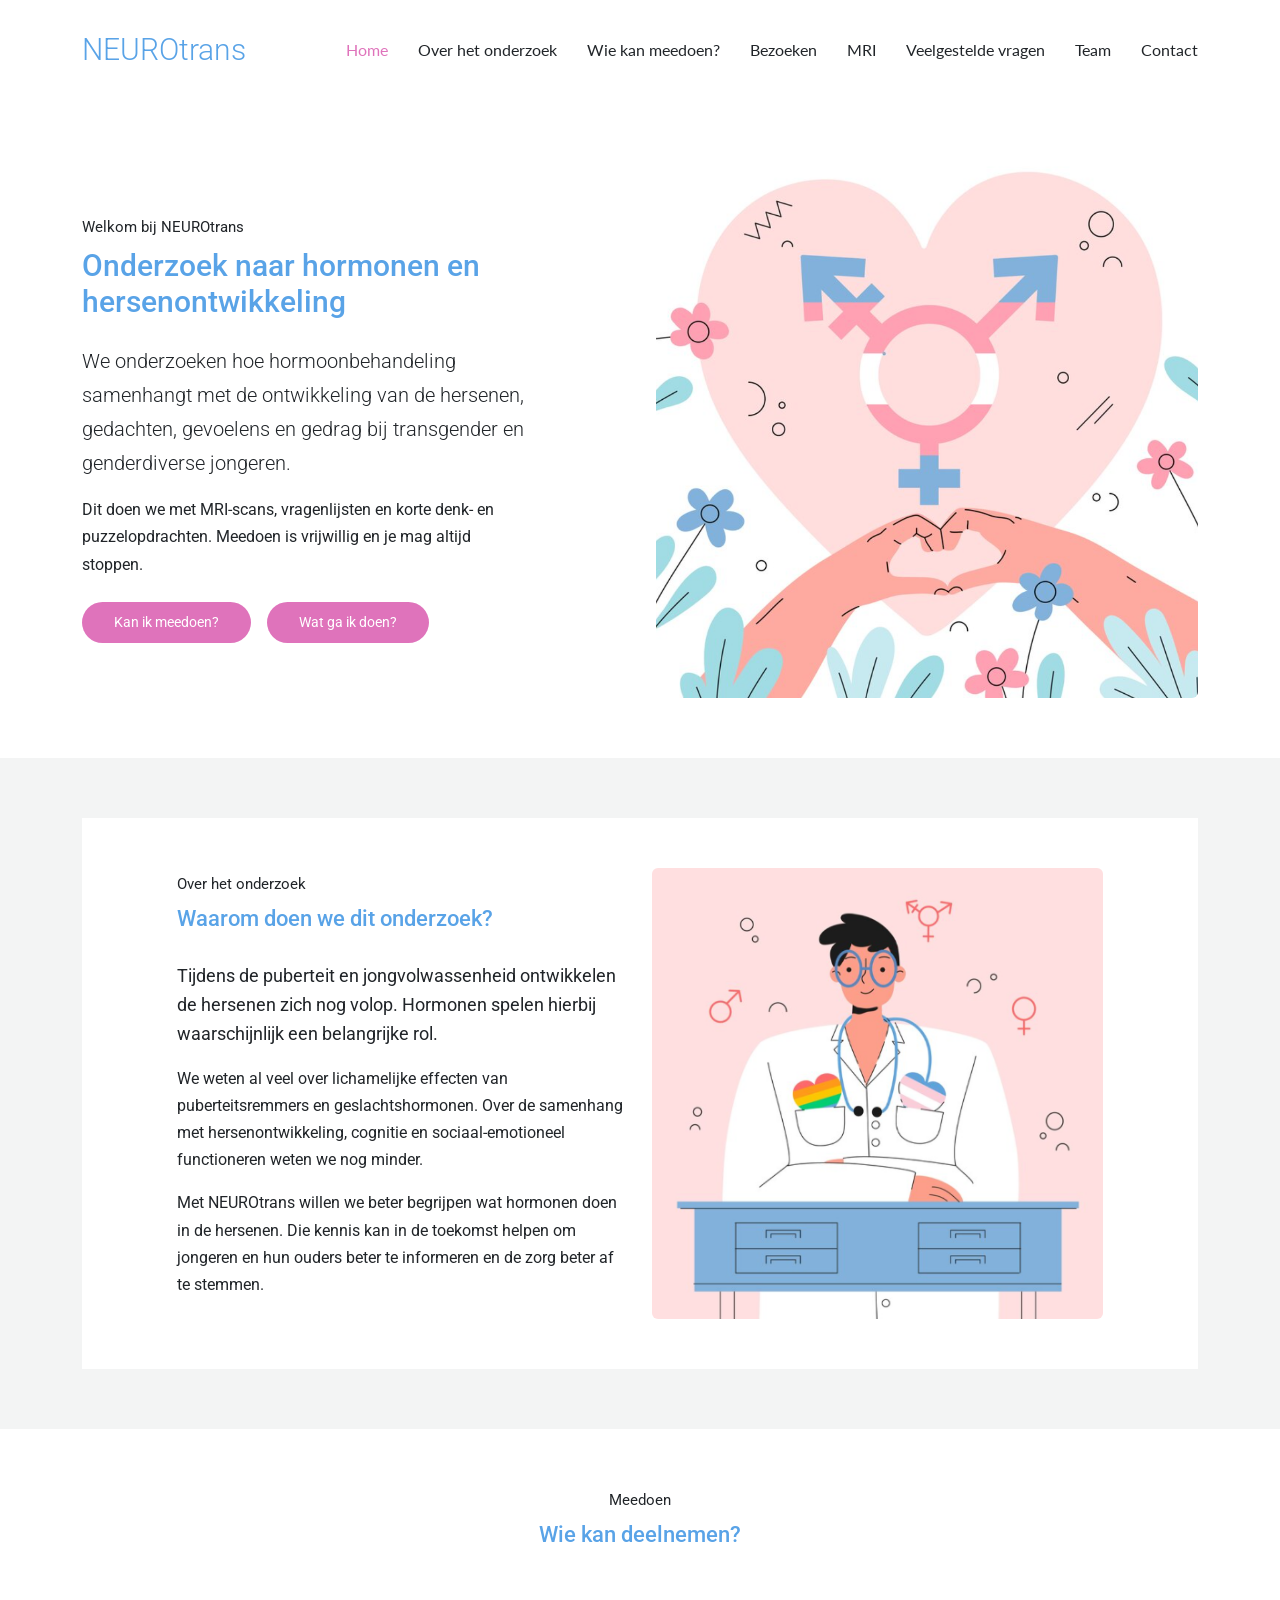
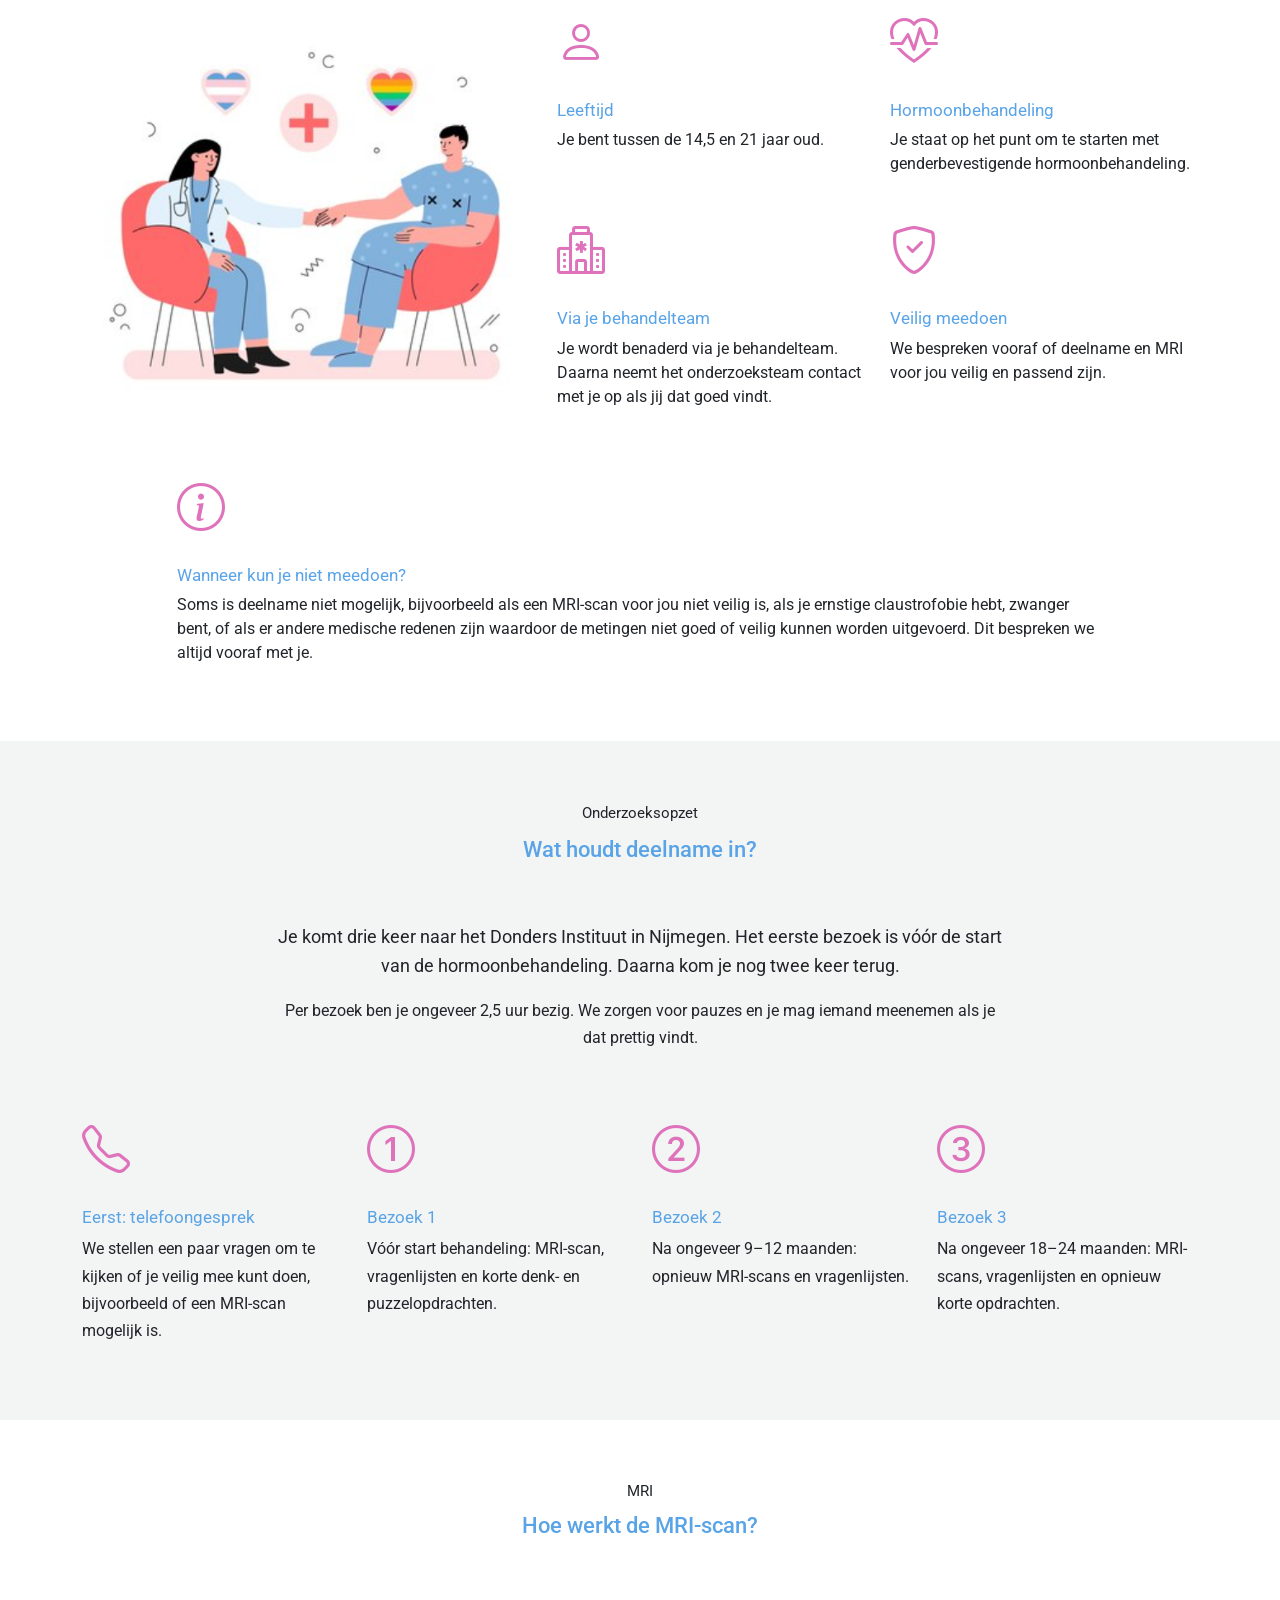
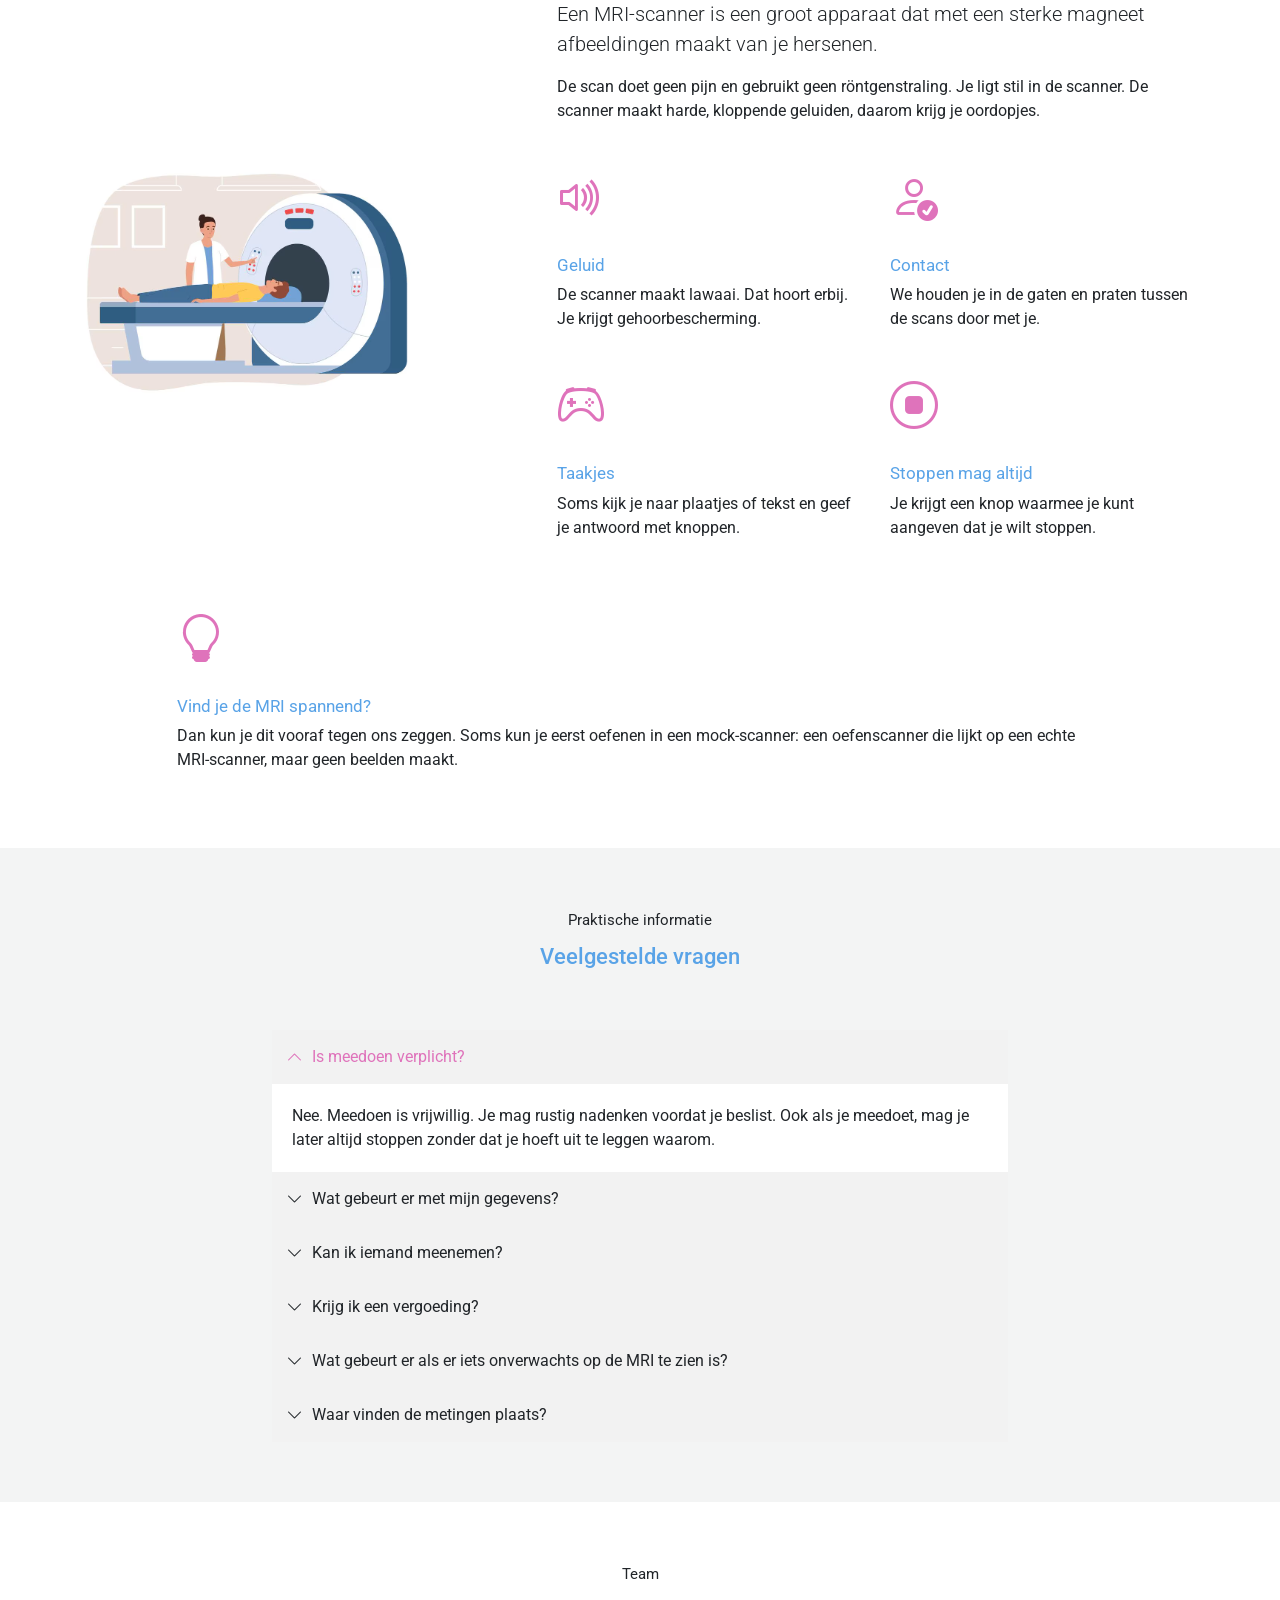
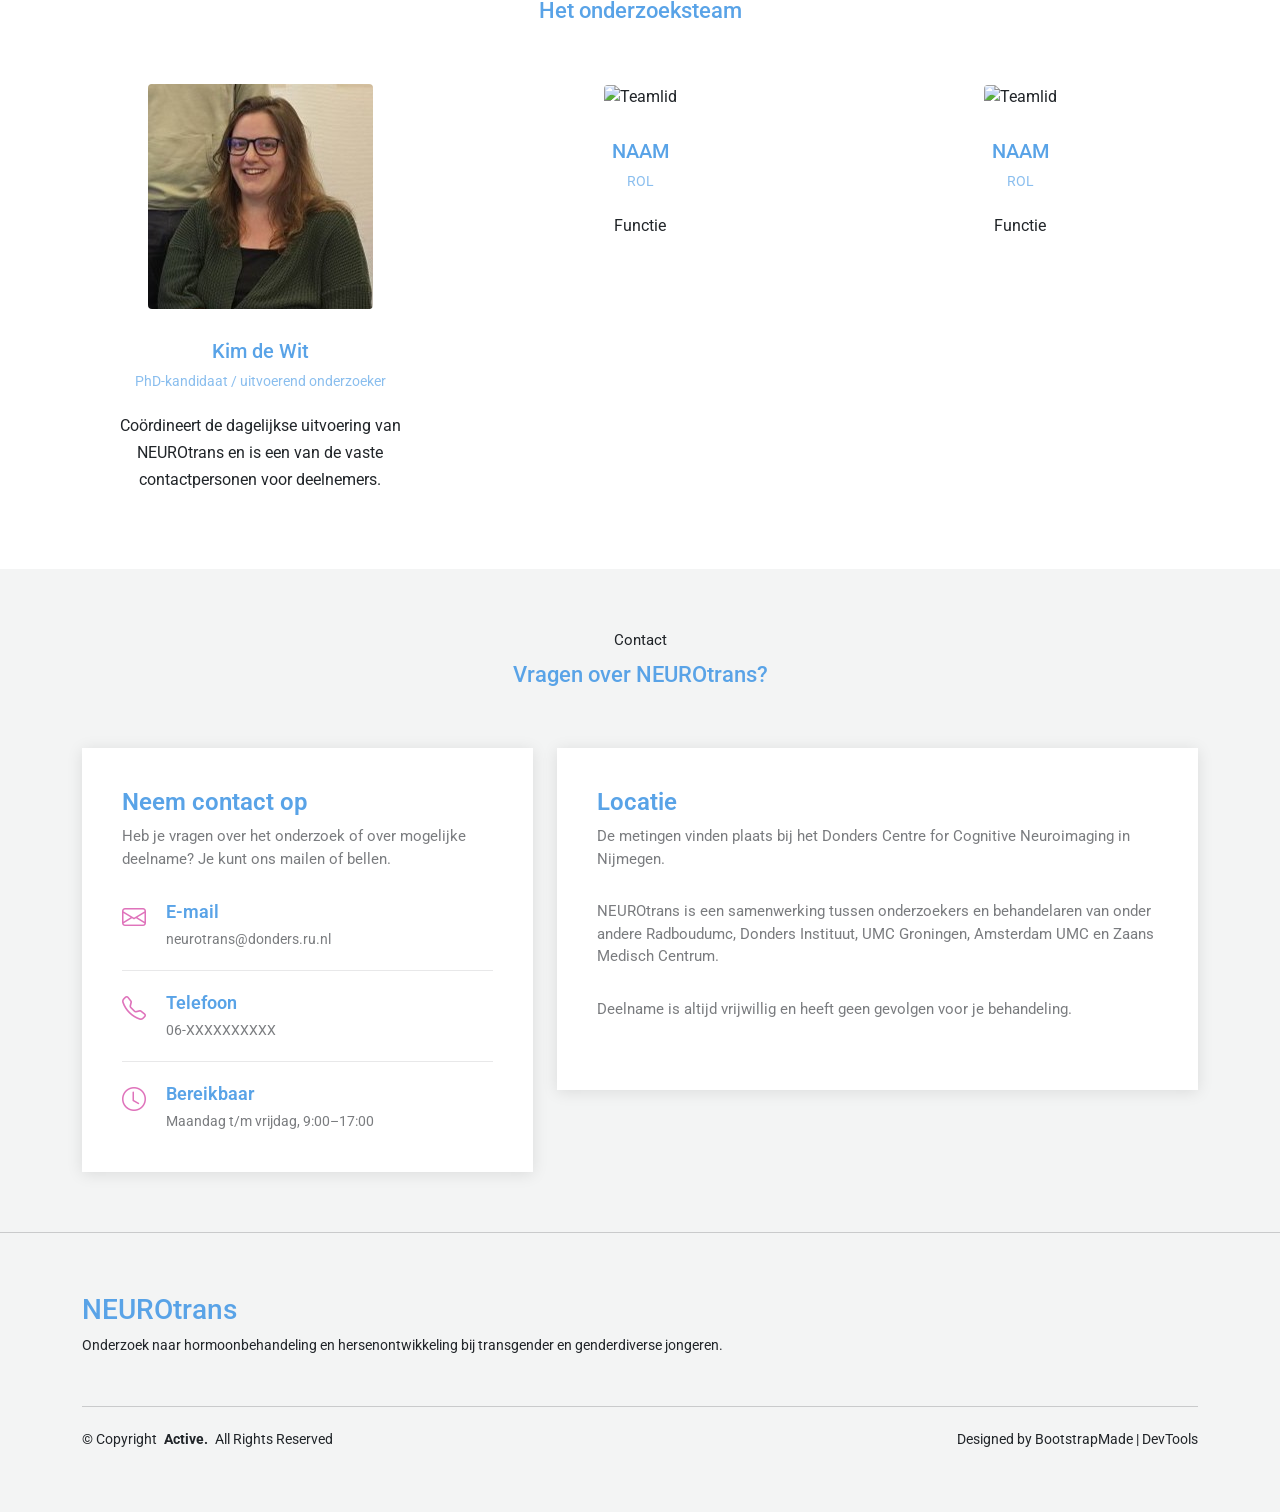
==== commit 93b4dbbf: "Layout overhaul New images, texts, css additions" ====
--- a/index.html
+++ b/index.html
@@ -4,27 +4,24 @@
 <head>
   <meta charset="utf-8">
   <meta content="width=device-width, initial-scale=1.0" name="viewport">
+
   <title>NEUROtrans</title>
-  <meta name="description" content="NEUROtrans onderzoekt de effecten van hormonale interventies op hersenontwikkeling en functioneren in transgender en genderdiverse jongeren.">
-  <meta name="keywords" content="NEUROtrans, transgender jongeren, GAHT, GnRHa, MRI, Donders, Radboudumc">
-
-  <!-- Favicons -->
+  <meta name="description" content="NEUROtrans onderzoekt hoe hormoonbehandeling samenhangt met de ontwikkeling van de hersenen, gedachten, gevoelens en gedrag bij transgender en genderdiverse jongeren.">
+  <meta name="keywords" content="NEUROtrans, transgender jongeren, genderdiverse jongeren, hormoonbehandeling, MRI, Donders, Radboudumc">
+
   <link href="assets/img/favicon.png" rel="icon">
   <link href="assets/img/apple-touch-icon.png" rel="apple-touch-icon">
 
-  <!-- Fonts -->
   <link href="https://fonts.googleapis.com" rel="preconnect">
   <link href="https://fonts.gstatic.com" rel="preconnect" crossorigin>
-  <link href="https://fonts.googleapis.com/css2?family=Roboto:ital,wght@0,100;0,300;0,400;0,500;0,700;0,900;1,100;0,300;1,400;1,500;1,700;1,900&family=Lato:ital,wght@0,100;0,300;0,400;0,700;0,900;1,100;1,300;1,400;1,700;1,900&display=swap" rel="stylesheet">
-
-  <!-- Vendor CSS Files -->
+  <link href="https://fonts.googleapis.com/css2?family=Roboto:wght@300;400;500;700;900&family=Lato:wght@300;400;700;900&display=swap" rel="stylesheet">
+
   <link href="assets/vendor/bootstrap/css/bootstrap.min.css" rel="stylesheet">
   <link href="assets/vendor/bootstrap-icons/bootstrap-icons.css" rel="stylesheet">
   <link href="assets/vendor/aos/aos.css" rel="stylesheet">
   <link href="assets/vendor/swiper/swiper-bundle.min.css" rel="stylesheet">
   <link href="assets/vendor/glightbox/css/glightbox.min.css" rel="stylesheet">
 
-  <!-- Main CSS File -->
   <link href="assets/css/main.css" rel="stylesheet">
 </head>
 
@@ -33,17 +30,18 @@
   <header id="header" class="header d-flex align-items-center sticky-top">
     <div class="container-fluid container-xl position-relative d-flex align-items-center justify-content-between">
 
-      <a href="#about" class="logo d-flex align-items-center">
+      <a href="#home" class="logo d-flex align-items-center">
         <h1 class="sitename">NEUROtrans</h1>
       </a>
 
       <nav id="navmenu" class="navmenu">
         <ul>
-          <li><a href="#about" class="active">Home</a></li>
-          <li><a href="#about-2">Achtergrond</a></li>
-          <li><a href="#services">Wie kan deelnemen?</a></li>
-          <li><a href="#services-2">Onderzoeksopzet</a></li>
-          <li><a href="#faq">Praktische informatie</a></li>
+          <li><a href="#home" class="active">Home</a></li>
+          <li><a href="#about">Over het onderzoek</a></li>
+          <li><a href="#participation">Wie kan meedoen?</a></li>
+          <li><a href="#visits">Bezoeken</a></li>
+          <li><a href="#mri">MRI</a></li>
+          <li><a href="#faq">Veelgestelde vragen</a></li>
           <li><a href="#team">Team</a></li>
           <li><a href="#contact">Contact</a></li>
         </ul>
@@ -55,156 +53,151 @@
 
   <main class="main">
 
+    <!-- Hero Section -->
+    <section id="home" class="about section">
+      <div class="container">
+        <div class="row align-items-center justify-content-between gy-5">
+
+          <div class="col-lg-6 order-lg-2" data-aos="fade-up" data-aos-delay="150">
+            <img src="assets/img/TG_love.png" alt="NEUROtrans onderzoek" class="img-fluid rounded">
+          </div>
+
+          <div class="col-lg-5 order-lg-1">
+            <span class="section-subtitle" data-aos="fade-up">Welkom bij NEUROtrans</span>
+            <h1 class="mb-4" data-aos="fade-up">Onderzoek naar hormonen en hersenontwikkeling</h1>
+
+            <p class="lead" data-aos="fade-up">
+              We onderzoeken hoe hormoonbehandeling samenhangt met de ontwikkeling van de hersenen, gedachten, gevoelens en gedrag bij transgender en genderdiverse jongeren.
+            </p>
+
+            <p data-aos="fade-up">
+              Dit doen we met MRI-scans, vragenlijsten en korte denk- en puzzelopdrachten. Meedoen is vrijwillig en je mag altijd stoppen.
+            </p>
+
+            <div class="d-flex flex-column flex-sm-row gap-3 mt-4" data-aos="fade-up">
+              <a href="#participation" class="btn btn-get-started">Kan ik meedoen?</a>
+              <a href="#visits" class="btn btn-get-started">Wat ga ik doen?</a>
+            </div>
+          </div>
+
+        </div>
+      </div>
+    </section>
+
     <!-- About Section -->
-    <section id="about" class="about section">
-      <div class="container">
-        <div class="row align-items-center justify-content-between">
-          <div class="col-lg-7 mb-5 mb-lg-0 order-lg-2" data-aos="fade-up" data-aos-delay="200">
-            <img src="assets/img/img_h_1.jpg" alt="NEUROtrans onderzoek" class="img-fluid rounded">
-          </div>
-
-          <div class="col-lg-4 order-lg-1">
-            <span class="section-subtitle" data-aos="fade-up">Welkom</span>
-            <h1 class="mb-4" data-aos="fade-up">NEUROtrans</h1>
-            <p data-aos="fade-up">
-              NEUROtrans is een longitudinaal onderzoek naar de invloed van hormonale interventies op hersenontwikkeling en functioneren bij transgender en genderdiverse jongeren.
-            </p>
-            <p data-aos="fade-up">
-              We onderzoeken hersenstructuur, hersenfunctie, cognitief functioneren en sociaal-emotioneel functioneren vóór de start van gender-affirmende hormoonbehandeling en tijdens de follow-up.
-            </p>
-            <p class="mt-5" data-aos="fade-up">
-              <a href="#services-2" class="btn btn-get-started">Lees meer</a>
-            </p>
-          </div>
-        </div>
-      </div>
-    </section>
-    <!-- /About Section -->
-
-    <!-- About 2 Section -->
-    <section id="about-2" class="about-2 section light-background">
+    <section id="about" class="about-2 section light-background">
       <div class="container">
         <div class="content">
-          <div class="row justify-content-center align-items-center">
-            <div class="col-sm-12 col-md-5 col-lg-4 col-xl-4 order-lg-2 offset-xl-1 mb-4 mb-lg-0">
-              <div class="img-wrap text-center text-md-left" data-aos="fade-up" data-aos-delay="100">
-                <div class="img">
-                  <img src="assets/img/img_h_2.jpg" alt="NEUROtrans studie" class="img-fluid rounded">
-                </div>
-              </div>
-            </div>
-
-            <div class="offset-md-0 offset-lg-1 col-sm-12 col-md-6 col-lg-5 col-xl-4" data-aos="fade-up">
-              <div class="px-3">
-                <span class="content-subtitle">Achtergrond</span>
-                <h2 class="content-title text-start">Waarom dit onderzoek?</h2>
-                <p class="lead">
-                  De adolescentie is een belangrijke periode voor hersenontwikkeling en deze ontwikkeling wordt mede beïnvloed door geslachtshormonen.
-                </p>
-                <p class="mb-4">
-                  Bij transgender en genderdiverse jongeren bestaat de standaardzorg vaak uit puberteitsremming (GnRHa), gevolgd door gender-affirmende hormoontherapie (GAHT). Hoewel deze behandelingen veel worden toegepast, is nog niet goed bekend hoe zij samenhangen met ontwikkeling van de hersenen, cognitie en emotioneel functioneren op de langere termijn.
-                </p>
-                <p>
-                  Met NEUROtrans willen we daar meer inzicht in krijgen.
-                </p>
-              </div>
-            </div>
-          </div>
-        </div>
-      </div>
-    </section>
-    <!-- /About 2 Section -->
-
-    <!-- Services Section -->
-    <section id="services" class="services section light-background">
+          <div class="row justify-content-center align-items-center gy-5">
+
+            <div class="col-lg-5 order-lg-2" data-aos="fade-up" data-aos-delay="100">
+              <img src="assets/img/TG_researcher.png" alt="Onderzoek naar hersenen en hormonen" class="img-fluid rounded">
+            </div>
+
+            <div class="col-lg-5 order-lg-1" data-aos="fade-up">
+              <span class="content-subtitle">Over het onderzoek</span>
+              <h2 class="content-title text-start">Waarom doen we dit onderzoek?</h2>
+
+              <p class="lead">
+                Tijdens de puberteit en jongvolwassenheid ontwikkelen de hersenen zich nog volop. Hormonen spelen hierbij waarschijnlijk een belangrijke rol.
+              </p>
+
+              <p>
+                We weten al veel over lichamelijke effecten van puberteitsremmers en geslachtshormonen. Over de samenhang met hersenontwikkeling, cognitie en sociaal-emotioneel functioneren weten we nog minder.
+              </p>
+
+              <p>
+                Met NEUROtrans willen we beter begrijpen wat hormonen doen in de hersenen. Die kennis kan in de toekomst helpen om jongeren en hun ouders beter te informeren en de zorg beter af te stemmen.
+              </p>
+            </div>
+
+          </div>
+        </div>
+      </div>
+    </section>
+
+    <!-- Participation Section -->
+    <section id="participation" class="services section">
       <div class="container">
 
         <div class="section-title" data-aos="fade-up">
-          <p>Studiepopulatie</p>
+          <p>Meedoen</p>
           <h2>Wie kan deelnemen?</h2>
         </div>
 
-        <div class="row gy-4 justify-content-center">
-
-          <div class="col-md-6 col-lg-4">
-            <div class="services-item" data-aos="fade-up">
+        <div class="row align-items-center gy-5">
+
+          <div class="col-lg-5" data-aos="fade-up">
+            <img src="assets/img/TG_GAHT_DR.png" alt="Jongere en onderzoeker in gesprek" class="img-fluid rounded">
+          </div>
+
+          <div class="col-lg-7">
+            <div class="row gy-4">
+
+              <div class="col-md-6">
+                <div class="services-item" data-aos="fade-up">
+                  <div class="services-icon">
+                    <i class="bi bi-person"></i>
+                  </div>
+                  <h3>Leeftijd</h3>
+                  <p>Je bent tussen de 14,5 en 21 jaar oud.</p>
+                </div>
+              </div>
+
+              <div class="col-md-6">
+                <div class="services-item" data-aos="fade-up" data-aos-delay="100">
+                  <div class="services-icon">
+                    <i class="bi bi-heart-pulse"></i>
+                  </div>
+                  <h3>Hormoonbehandeling</h3>
+                  <p>Je staat op het punt om te starten met genderbevestigende hormoonbehandeling.</p>
+                </div>
+              </div>
+
+              <div class="col-md-6">
+                <div class="services-item" data-aos="fade-up" data-aos-delay="200">
+                  <div class="services-icon">
+                    <i class="bi bi-hospital"></i>
+                  </div>
+                  <h3>Via je behandelteam</h3>
+                  <p>Je wordt benaderd via je behandelteam. Daarna neemt het onderzoeksteam contact met je op als jij dat goed vindt.</p>
+                </div>
+              </div>
+
+              <div class="col-md-6">
+                <div class="services-item" data-aos="fade-up" data-aos-delay="300">
+                  <div class="services-icon">
+                    <i class="bi bi-shield-check"></i>
+                  </div>
+                  <h3>Veilig meedoen</h3>
+                  <p>We bespreken vooraf of deelname en MRI voor jou veilig en passend zijn.</p>
+                </div>
+              </div>
+
+            </div>
+          </div>
+
+        </div>
+
+        <div class="row justify-content-center mt-5">
+          <div class="col-lg-10" data-aos="fade-up">
+            <div class="services-item">
               <div class="services-icon">
-                <i class="bi bi-person"></i>
-              </div>
-              <div>
-                <h3>Leeftijd</h3>
-                <p>Je bent tussen de 14,5 en 21 jaar oud.</p>
-              </div>
-            </div>
-          </div>
-
-          <div class="col-md-6 col-lg-4">
-            <div class="services-item" data-aos="fade-up" data-aos-delay="100">
-              <div class="services-icon">
-                <i class="bi bi-check2-circle"></i>
-              </div>
-              <div>
-                <h3>Diagnose</h3>
-                <p>Je hebt een formele diagnose van genderdysforie.</p>
-              </div>
-            </div>
-          </div>
-
-          <div class="col-md-6 col-lg-4">
-            <div class="services-item" data-aos="fade-up" data-aos-delay="200">
-              <div class="services-icon">
-                <i class="bi bi-heart-pulse"></i>
-              </div>
-              <div>
-                <h3>Behandeling</h3>
-                <p>Je bent in aanmerking gekomen voor hormoontherapie en staat op het punt te starten met GAHT.</p>
-              </div>
-            </div>
-          </div>
-
-          <div class="col-md-6 col-lg-4">
-            <div class="services-item" data-aos="fade-up" data-aos-delay="300">
-              <div class="services-icon">
-                <i class="bi bi-shield-x"></i>
-              </div>
-              <div>
-                <h3>Uitsluitingscriteria</h3>
-                <p>Je hebt geen ernstige neurologische aandoening of ernstige psychiatrische stoornis zoals schizofreniespectrumstoornis, bipolaire stoornis of psychotische depressie.</p>
-              </div>
-            </div>
-          </div>
-
-          <div class="col-md-6 col-lg-4">
-            <div class="services-item" data-aos="fade-up" data-aos-delay="400">
-              <div class="services-icon">
-                <i class="bi bi-badge-x"></i>
-              </div>
-              <div>
-                <h3>MRI-veiligheid</h3>
-                <p>Er zijn geen contra-indicaties voor MRI, zoals bepaalde metalen voorwerpen in of rond het lichaam of ernstige claustrofobie.</p>
-              </div>
-            </div>
-          </div>
-
-          <div class="col-md-6 col-lg-4">
-            <div class="services-item" data-aos="fade-up" data-aos-delay="500">
-              <div class="services-icon">
-                <i class="bi bi-capsule"></i>
-              </div>
-              <div>
-                <h3>Overige criteria</h3>
-                <p>Je hebt niet zelf cross-sekshormonen toegediend, hebt geen alcohol- of middelenstoornis en gebruikt geen medicatie die de metingen sterk kan beïnvloeden.</p>
-              </div>
-            </div>
-          </div>
-
-        </div>
-      </div>
-    </section>
-    <!-- /Services Section -->
-
-    <!-- Services 2 Section -->
-    <section id="services-2" class="services-2 section">
+                <i class="bi bi-info-circle"></i>
+              </div>
+              <h3>Wanneer kun je niet meedoen?</h3>
+              <p>
+                Soms is deelname niet mogelijk, bijvoorbeeld als een MRI-scan voor jou niet veilig is, als je ernstige claustrofobie hebt, zwanger bent, of als er andere medische redenen zijn waardoor de metingen niet goed of veilig kunnen worden uitgevoerd. Dit bespreken we altijd vooraf met je.
+              </p>
+            </div>
+          </div>
+        </div>
+
+      </div>
+    </section>
+
+    <!-- Visits Section -->
+    <section id="visits" class="services-2 section light-background">
       <div class="container">
 
         <div class="section-title" data-aos="fade-up">
@@ -212,100 +205,160 @@
           <h2>Wat houdt deelname in?</h2>
         </div>
 
-        <div class="row justify-content-center align-items-start gy-5" data-aos="fade-up">
-          <div class="col-md-6 col-lg-4">
-            <span class="content-subtitle">Opzet</span>
-            <h2 class="content-title">Longitudinale cohortstudie</h2>
+        <div class="row justify-content-center mb-5">
+          <div class="col-lg-8 text-center" data-aos="fade-up">
             <p class="lead">
-              De studie volgt deelnemers vanaf vóór de start van GAHT en daarna op twee latere meetmomenten.
-            </p>
-            <p class="mb-4">
-              Er zijn drie meetmomenten: baseline (T0), na 9–12 maanden (T1) en na 18–24 maanden (T2). In totaal willen we 200 transgender en genderdiverse jongeren includeren, zowel AMAB als AFAB, met en zonder eerdere GnRHa-behandeling.
+              Je komt drie keer naar het Donders Instituut in Nijmegen. Het eerste bezoek is vóór de start van de hormoonbehandeling. Daarna kom je nog twee keer terug.
             </p>
             <p>
-              De metingen vinden plaats bij het Donders Centre for Cognitive Neuroimaging in Nijmegen.
+              Per bezoek ben je ongeveer 2,5 uur bezig. We zorgen voor pauzes en je mag iemand meenemen als je dat prettig vindt.
             </p>
           </div>
-
-          <div class="col-md-6 col-lg-6 ps-lg-5">
-            <div class="row gy-4">
-
-              <div class="col-12">
-                <div class="services-item" data-aos="fade-up" data-aos-delay="50">
-                  <div class="services-icon">
-                    <i class="bi bi-calendar-check"></i>
-                  </div>
-                  <div>
-                    <h3>Meetmomenten</h3>
-                    <p>
-                      Op T0, T1 en T2 worden MRI-scans gemaakt en vragenlijsten afgenomen. Op T0 en T2 wordt daarnaast een korte intelligentieschatting gedaan met vier subtests van de WISC of WAIS.
-                    </p>
-                  </div>
-                </div>
-              </div>
-
-              <div class="col-12">
-                <div class="services-item" data-aos="fade-up" data-aos-delay="100">
-                  <div class="services-icon">
-                    <i class="bi bi-badge-4k"></i>
-                  </div>
-                  <div>
-                    <h3>Cognitieve metingen</h3>
-                    <p>
-                      Cognitief functioneren wordt onder andere in kaart gebracht met vier subtests van de WISC/WAIS: rekenen, woordenschat, plaatjes ordenen en blokpatronen.
-                    </p>
-                  </div>
-                </div>
-              </div>
-
-              <div class="col-12">
-                <div class="services-item" data-aos="fade-up" data-aos-delay="150">
-                  <div class="services-icon">
-                    <i class="bi bi-ui-checks"></i>
-                  </div>
-                  <div>
-                    <h3>Vragenlijsten</h3>
-                    <p>
-                      De vragenlijsten gaan onder andere over angst en depressie, probleemgedrag, stress, executief functioneren, sociaal-emotioneel functioneren, alexithymie, genderidentiteit en genderdysforie.
-                    </p>
-                  </div>
-                </div>
-              </div>
-
-              <div class="col-12">
-                <div class="services-item" data-aos="fade-up" data-aos-delay="200">
-                  <div class="services-icon">
-                    <i class="bi bi-badge-tm"></i>
-                  </div>
-                  <div>
-                    <h3>MRI-metingen</h3>
-                    <p>
-                      Tijdens elk meetmoment worden een structurele T1-scan, een diffusion-weighted scan, een resting-state fMRI en meerdere taakgebaseerde fMRI-scans afgenomen. De MRI-sessie duurt in totaal ongeveer één uur.
-                    </p>
-                  </div>
-                </div>
-              </div>
-
-              <div class="col-12">
-                <div class="services-item" data-aos="fade-up" data-aos-delay="250">
-                  <div class="services-icon">
-                    <i class="bi bi-clipboard-data"></i>
-                  </div>
-                  <div>
-                    <h3>Gegevens uit routinezorg</h3>
-                    <p>
-                      Daarnaast worden, met toestemming, relevante gegevens uit het medisch dossier gebruikt, zoals lengte, gewicht en hormoonwaarden die al binnen de reguliere zorg zijn verzameld. Hiervoor worden geen extra bloedafnames of lichamelijke onderzoeken gedaan voor onderzoeksdoeleinden.
-                    </p>
-                  </div>
-                </div>
-              </div>
-
-            </div>
-          </div>
-        </div>
-      </div>
-    </section>
-    <!-- /Services 2 Section -->
+        </div>
+
+        <div class="row gy-4">
+
+          <div class="col-md-6 col-lg-3">
+            <div class="services-item h-100" data-aos="fade-up">
+              <div class="services-icon">
+                <i class="bi bi-telephone"></i>
+              </div>
+              <h3>Eerst: telefoongesprek</h3>
+              <p>
+                We stellen een paar vragen om te kijken of je veilig mee kunt doen, bijvoorbeeld of een MRI-scan mogelijk is.
+              </p>
+            </div>
+          </div>
+
+          <div class="col-md-6 col-lg-3">
+            <div class="services-item h-100" data-aos="fade-up" data-aos-delay="100">
+              <div class="services-icon">
+                <i class="bi bi-1-circle"></i>
+              </div>
+              <h3>Bezoek 1</h3>
+              <p>
+                Vóór start behandeling: MRI-scan, vragenlijsten en korte denk- en puzzelopdrachten.
+              </p>
+            </div>
+          </div>
+
+          <div class="col-md-6 col-lg-3">
+            <div class="services-item h-100" data-aos="fade-up" data-aos-delay="200">
+              <div class="services-icon">
+                <i class="bi bi-2-circle"></i>
+              </div>
+              <h3>Bezoek 2</h3>
+              <p>
+                Na ongeveer 9–12 maanden: opnieuw MRI-scans en vragenlijsten.
+              </p>
+            </div>
+          </div>
+
+          <div class="col-md-6 col-lg-3">
+            <div class="services-item h-100" data-aos="fade-up" data-aos-delay="300">
+              <div class="services-icon">
+                <i class="bi bi-3-circle"></i>
+              </div>
+              <h3>Bezoek 3</h3>
+              <p>
+                Na ongeveer 18–24 maanden: MRI-scans, vragenlijsten en opnieuw korte opdrachten.
+              </p>
+            </div>
+          </div>
+
+        </div>
+
+      </div>
+    </section>
+
+    <!-- MRI Section -->
+    <section id="mri" class="services section">
+      <div class="container">
+
+        <div class="section-title" data-aos="fade-up">
+          <p>MRI</p>
+          <h2>Hoe werkt de MRI-scan?</h2>
+        </div>
+
+        <div class="row align-items-center gy-5">
+
+          <div class="col-lg-5" data-aos="fade-up">
+            <img src="assets/img/MRI_scan.png" alt="MRI-scanner" class="img-fluid rounded">
+          </div>
+
+          <div class="col-lg-7" data-aos="fade-up" data-aos-delay="100">
+            <p class="lead">
+              Een MRI-scanner is een groot apparaat dat met een sterke magneet afbeeldingen maakt van je hersenen.
+            </p>
+
+            <p>
+              De scan doet geen pijn en gebruikt geen röntgenstraling. Je ligt stil in de scanner. De scanner maakt harde, kloppende geluiden, daarom krijg je oordopjes.
+            </p>
+
+            <div class="row gy-4 mt-3">
+
+              <div class="col-md-6">
+                <div class="services-item">
+                  <div class="services-icon">
+                    <i class="bi bi-volume-up"></i>
+                  </div>
+                  <h3>Geluid</h3>
+                  <p>De scanner maakt lawaai. Dat hoort erbij. Je krijgt gehoorbescherming.</p>
+                </div>
+              </div>
+
+              <div class="col-md-6">
+                <div class="services-item">
+                  <div class="services-icon">
+                    <i class="bi bi-person-check"></i>
+                  </div>
+                  <h3>Contact</h3>
+                  <p>We houden je in de gaten en praten tussen de scans door met je.</p>
+                </div>
+              </div>
+
+              <div class="col-md-6">
+                <div class="services-item">
+                  <div class="services-icon">
+                    <i class="bi bi-controller"></i>
+                  </div>
+                  <h3>Taakjes</h3>
+                  <p>Soms kijk je naar plaatjes of tekst en geef je antwoord met knoppen.</p>
+                </div>
+              </div>
+
+              <div class="col-md-6">
+                <div class="services-item">
+                  <div class="services-icon">
+                    <i class="bi bi-stop-circle"></i>
+                  </div>
+                  <h3>Stoppen mag altijd</h3>
+                  <p>Je krijgt een knop waarmee je kunt aangeven dat je wilt stoppen.</p>
+                </div>
+              </div>
+
+            </div>
+
+          </div>
+
+        </div>
+
+        <div class="row justify-content-center mt-5">
+          <div class="col-lg-10" data-aos="fade-up">
+            <div class="services-item">
+              <div class="services-icon">
+                <i class="bi bi-lightbulb"></i>
+              </div>
+              <h3>Vind je de MRI spannend?</h3>
+              <p>
+                Dan kun je dit vooraf tegen ons zeggen. Soms kun je eerst oefenen in een mock-scanner: een oefenscanner die lijkt op een echte MRI-scanner, maar geen beelden maakt.
+              </p>
+            </div>
+          </div>
+        </div>
+
+      </div>
+    </section>
 
     <!-- FAQ Section -->
     <section id="faq" class="faq section light-background">
@@ -323,13 +376,12 @@
               <div class="accordion-item">
                 <h2 class="mb-0">
                   <button class="btn btn-link" type="button" data-bs-toggle="collapse" data-bs-target="#collapse-faq-1" aria-expanded="true" aria-controls="collapse-faq-1">
-                    Hoe verloopt de aanmelding?
+                    Is meedoen verplicht?
                   </button>
                 </h2>
-
                 <div id="collapse-faq-1" class="collapse show" data-bs-parent="#accordion-faq">
                   <div class="accordion-body">
-                    Potentiële deelnemers worden geïnformeerd via de klinische zorgroute bij onder andere het REGG, UMC Groningen, Lentis Jonx, Amsterdam UMC en Zaans Medisch Centrum. Als je toestemming geeft om benaderd te worden, neemt een lid van het onderzoeksteam telefonisch contact op om extra informatie te geven en te screenen op in- en exclusiecriteria.
+                    Nee. Meedoen is vrijwillig. Je mag rustig nadenken voordat je beslist. Ook als je meedoet, mag je later altijd stoppen zonder dat je hoeft uit te leggen waarom.
                   </div>
                 </div>
               </div>
@@ -337,13 +389,12 @@
               <div class="accordion-item">
                 <h2 class="mb-0">
                   <button class="btn btn-link collapsed" type="button" data-bs-toggle="collapse" data-bs-target="#collapse-faq-2" aria-expanded="false" aria-controls="collapse-faq-2">
-                    Hoe werkt toestemming geven?
+                    Wat gebeurt er met mijn gegevens?
                   </button>
                 </h2>
-
                 <div id="collapse-faq-2" class="collapse" data-bs-parent="#accordion-faq">
                   <div class="accordion-body">
-                    Voor deelnemers van 16 jaar en ouder wordt informed consent door de deelnemer zelf ondertekend. Voor deelnemers jonger dan 16 jaar wordt schriftelijke toestemming gevraagd aan beide ouders of wettelijke vertegenwoordigers, en daarnaast assent aan de deelnemer zelf.
+                    Je gegevens krijgen een code. Onderzoekers gebruiken die code in plaats van je naam. Zo kunnen anderen niet zomaar zien dat de gegevens van jou zijn.
                   </div>
                 </div>
               </div>
@@ -351,13 +402,12 @@
               <div class="accordion-item">
                 <h2 class="mb-0">
                   <button class="btn btn-link collapsed" type="button" data-bs-toggle="collapse" data-bs-target="#collapse-faq-3" aria-expanded="false" aria-controls="collapse-faq-3">
-                    Wat zijn de belasting en risico’s?
+                    Kan ik iemand meenemen?
                   </button>
                 </h2>
-
                 <div id="collapse-faq-3" class="collapse" data-bs-parent="#accordion-faq">
                   <div class="accordion-body">
-                    De belasting bestaat vooral uit herhaalde vragenlijsten, cognitieve taken en MRI-scans. MRI is een niet-invasieve en veilige techniek. Sommige deelnemers kunnen het stilliggen, het geluid of de beperkte ruimte als ongemakkelijk ervaren. Daarom wordt vooraf gescreend op claustrofobie en krijg je gehoorbescherming.
+                    Ja. Je mag iemand meenemen als je dat fijn vindt, bijvoorbeeld een ouder, verzorger of andere begeleider.
                   </div>
                 </div>
               </div>
@@ -365,13 +415,12 @@
               <div class="accordion-item">
                 <h2 class="mb-0">
                   <button class="btn btn-link collapsed" type="button" data-bs-toggle="collapse" data-bs-target="#collapse-faq-4" aria-expanded="false" aria-controls="collapse-faq-4">
-                    Wat gebeurt er bij onverwachte bevindingen?
+                    Krijg ik een vergoeding?
                   </button>
                 </h2>
-
                 <div id="collapse-faq-4" class="collapse" data-bs-parent="#accordion-faq">
                   <div class="accordion-body">
-                    Soms kan er tijdens een MRI-scan onverwacht iets gezien worden dat medisch relevant lijkt. In dat geval wordt dit volgens de geldende procedure beoordeeld door de hoofdonderzoeker en zo nodig door een radioloog of neuroloog. Als vervolgonderzoek nodig lijkt, wordt de deelnemer of diens ouders/verzorgers daarover geïnformeerd.
+                    Reiskosten worden vergoed. De vergoeding voor deelname hangt af van je leeftijd en de afspraken in de informatiebrief die je ontvangt.
                   </div>
                 </div>
               </div>
@@ -379,13 +428,12 @@
               <div class="accordion-item">
                 <h2 class="mb-0">
                   <button class="btn btn-link collapsed" type="button" data-bs-toggle="collapse" data-bs-target="#collapse-faq-5" aria-expanded="false" aria-controls="collapse-faq-5">
-                    Krijg ik een vergoeding?
+                    Wat gebeurt er als er iets onverwachts op de MRI te zien is?
                   </button>
                 </h2>
-
                 <div id="collapse-faq-5" class="collapse" data-bs-parent="#accordion-faq">
                   <div class="accordion-body">
-                    Reiskosten en parkeerkosten worden vergoed voor alle deelnemers. Deelnemers van 16 jaar en ouder ontvangen daarnaast een financiële vergoeding van 15 euro per uur voor de tijd die zij in de kliniek doorbrengen. Voor deelnemers jonger dan 16 jaar is er geen geldelijke vergoeding, maar een klein cadeautje.
+                    Heel soms is er op een MRI-scan iets te zien dat belangrijk kan zijn voor je gezondheid. Dan laten we dit beoordelen volgens de afgesproken procedure. Als vervolgonderzoek nodig is, word je hierover geïnformeerd.
                   </div>
                 </div>
               </div>
@@ -393,24 +441,22 @@
               <div class="accordion-item">
                 <h2 class="mb-0">
                   <button class="btn btn-link collapsed" type="button" data-bs-toggle="collapse" data-bs-target="#collapse-faq-6" aria-expanded="false" aria-controls="collapse-faq-6">
-                    Kan ik stoppen met deelname?
+                    Waar vinden de metingen plaats?
                   </button>
                 </h2>
-
                 <div id="collapse-faq-6" class="collapse" data-bs-parent="#accordion-faq">
                   <div class="accordion-body">
-                    Ja. Deelname is vrijwillig. Je kunt op elk moment stoppen, zonder opgaaf van reden en zonder gevolgen voor je behandeling of verdere zorg.
-                  </div>
-                </div>
-              </div>
-
-            </div>
-          </div>
-        </div>
-
-      </div>
-    </section>
-    <!-- /FAQ Section -->
+                    De metingen vinden plaats bij het Donders Centre for Cognitive Neuroimaging in Nijmegen. Dit is een onderzoeksinstituut naast het Radboudumc, waar onderzoek wordt gedaan naar hoe de hersenen werken.
+                  </div>
+                </div>
+              </div>
+
+            </div>
+          </div>
+        </div>
+
+      </div>
+    </section>
 
     <!-- Team Section -->
     <section id="team" class="team section">
@@ -428,39 +474,38 @@
               <div class="pic">
                 <img src="assets/img/team/Kim_de_Wit.jpg" class="img-fluid" alt="Kim de Wit">
               </div>
-              <h3><a href="#team">Kim de Wit (zij/haar)</a></h3>
+              <h3><a href="#team">Kim de Wit</a></h3>
               <span class="position">PhD-kandidaat / uitvoerend onderzoeker</span>
-              <p>Coördineert de dagelijkse uitvoering van het onderzoek en de inclusie van deelnemers.</p>
+              <p>Coördineert de dagelijkse uitvoering van NEUROtrans en is een van de vaste contactpersonen voor deelnemers.</p>
             </div>
           </div>
 
           <div class="col-md-6 col-lg-4" data-aos="fade-up" data-aos-delay="100">
             <div class="team text-center">
               <div class="pic">
-                <img src="assets/img/team/Kim_de_Wit.jpg" class="img-fluid" alt="Christian Beckmann">
+                <img src="assets/img/team/teammember.jpg" class="img-fluid" alt="Teamlid">
               </div>
               <h3><a href="#team">NAAM</a></h3>
               <span class="position">ROL</span>
-              <p>text</p>
+              <p>Functie</p>
             </div>
           </div>
 
           <div class="col-md-6 col-lg-4" data-aos="fade-up" data-aos-delay="200">
             <div class="team text-center">
               <div class="pic">
-                <img src="assets/img/team/Kim_de_Wit.jpg" class="img-fluid" alt="Onderzoeksteam">
+                <img src="assets/img/team/teammember.jpg" class="img-fluid" alt="Teamlid">
               </div>
               <h3><a href="#team">NAAM</a></h3>
               <span class="position">ROL</span>
-              <p>text</p>
-            </div>
-          </div>
-
-        </div>
-
-      </div>
-    </section>
-    <!-- /Team Section -->
+              <p>Functie</p>
+            </div>
+          </div>
+
+        </div>
+
+      </div>
+    </section>
 
     <!-- Contact Section -->
     <section id="contact" class="contact section light-background">
@@ -468,15 +513,16 @@
 
         <div class="section-title" data-aos="fade-up">
           <p>Contact</p>
-          <h2>Neem contact met ons op</h2>
+          <h2>Vragen over NEUROtrans?</h2>
         </div>
 
         <div class="row gy-4">
+
           <div class="col-lg-5">
             <div class="info">
-              <h3>Vragen over het onderzoek?</h3>
-              <p>
-                Neem gerust contact met ons op als je meer wilt weten over NEUROtrans of over mogelijke deelname.
+              <h3>Neem contact op</h3>
+              <p>
+                Heb je vragen over het onderzoek of over mogelijke deelname? Je kunt ons mailen of bellen.
               </p>
 
               <div class="info-item d-flex">
@@ -491,7 +537,7 @@
                 <i class="bi bi-telephone flex-shrink-0"></i>
                 <div>
                   <h4>Telefoon</h4>
-                  <p>06-XXXXXXXXXXX</p>
+                  <p>06-XXXXXXXXXX</p>
                 </div>
               </div>
 
@@ -499,54 +545,54 @@
                 <i class="bi bi-clock flex-shrink-0"></i>
                 <div>
                   <h4>Bereikbaar</h4>
-                  <p>Maandag t/m vrijdag, 9:00 - 17:00</p>
-                </div>
-              </div>
-
+                  <p>Maandag t/m vrijdag, 9:00–17:00</p>
+                </div>
+              </div>
             </div>
           </div>
 
           <div class="col-lg-7">
             <div class="info">
-              <h3>Locatie van het onderzoek</h3>
-              <p>
-                De metingen van NEUROtrans vinden plaats bij het Donders Centre for Cognitive Neuroimaging (DCCN) in Nijmegen, Nederland.
-              </p>
-              <p>
-                Deelnemers worden geworven via het Radboudumc Centre of Expertise on Sex and Gender (REGG), de genderteams van UMC Groningen en Lentis Jonx, het Centrum voor Genderdysforie van Amsterdam UMC en Zaans Medisch Centrum.
-              </p>
-              <p>
-                Deelname aan het onderzoek is vrijwillig. Schriftelijke informed consent wordt altijd verkregen vóórdat onderzoeksmetingen starten.
-              </p>
-            </div>
-          </div>
-        </div>
-
-      </div>
-    </section>
-    <!-- /Contact Section -->
+              <h3>Locatie</h3>
+              <p>
+                De metingen vinden plaats bij het Donders Centre for Cognitive Neuroimaging in Nijmegen.
+              </p>
+              <p>
+                NEUROtrans is een samenwerking tussen onderzoekers en behandelaren van onder andere Radboudumc, Donders Instituut, UMC Groningen, Amsterdam UMC en Zaans Medisch Centrum.
+              </p>
+              <p>
+                Deelname is altijd vrijwillig en heeft geen gevolgen voor je behandeling.
+              </p>
+            </div>
+          </div>
+
+        </div>
+
+      </div>
+    </section>
 
   </main>
+
   <footer id="footer" class="footer light-background">
+    <div class="container">
+      <h3>NEUROtrans</h3>
+      <p>Onderzoek naar hormoonbehandeling en hersenontwikkeling bij transgender en genderdiverse jongeren.</p>
+
       <div class="copyright d-flex flex-column flex-md-row align-items-center justify-content-md-between">
-        <p>© <span>Copyright</span> <strong class="px-1 sitename">NEUROtrans</strong> <span>All Rights Reserved</span></p>
+        <p>© <span>Copyright</span> <strong class="px-1 sitename">Active.</strong> All Rights Reserved</p>
         <div class="credits">
-          Designed by <a href="https://bootstrapmade.com/">BootstrapMade</a> |
-          <a href="https://bootstrapmade.com/tools/">DevTools</a>
+          Designed by <a href="https://bootstrapmade.com/">BootstrapMade</a> | DevTools
         </div>
       </div>
     </div>
   </footer>
 
-  <!-- Scroll Top -->
   <a href="#" id="scroll-top" class="scroll-top d-flex align-items-center justify-content-center">
     <i class="bi bi-arrow-up-short"></i>
   </a>
 
-  <!-- Preloader -->
   <div id="preloader"></div>
 
-  <!-- Vendor JS Files -->
   <script src="assets/vendor/bootstrap/js/bootstrap.bundle.min.js"></script>
   <script src="assets/vendor/php-email-form/validate.js"></script>
   <script src="assets/vendor/aos/aos.js"></script>
@@ -556,7 +602,6 @@
   <script src="assets/vendor/imagesloaded/imagesloaded.pkgd.min.js"></script>
   <script src="assets/vendor/isotope-layout/isotope.pkgd.min.js"></script>
 
-  <!-- Main JS File -->
   <script src="assets/js/main.js"></script>
 
 </body>
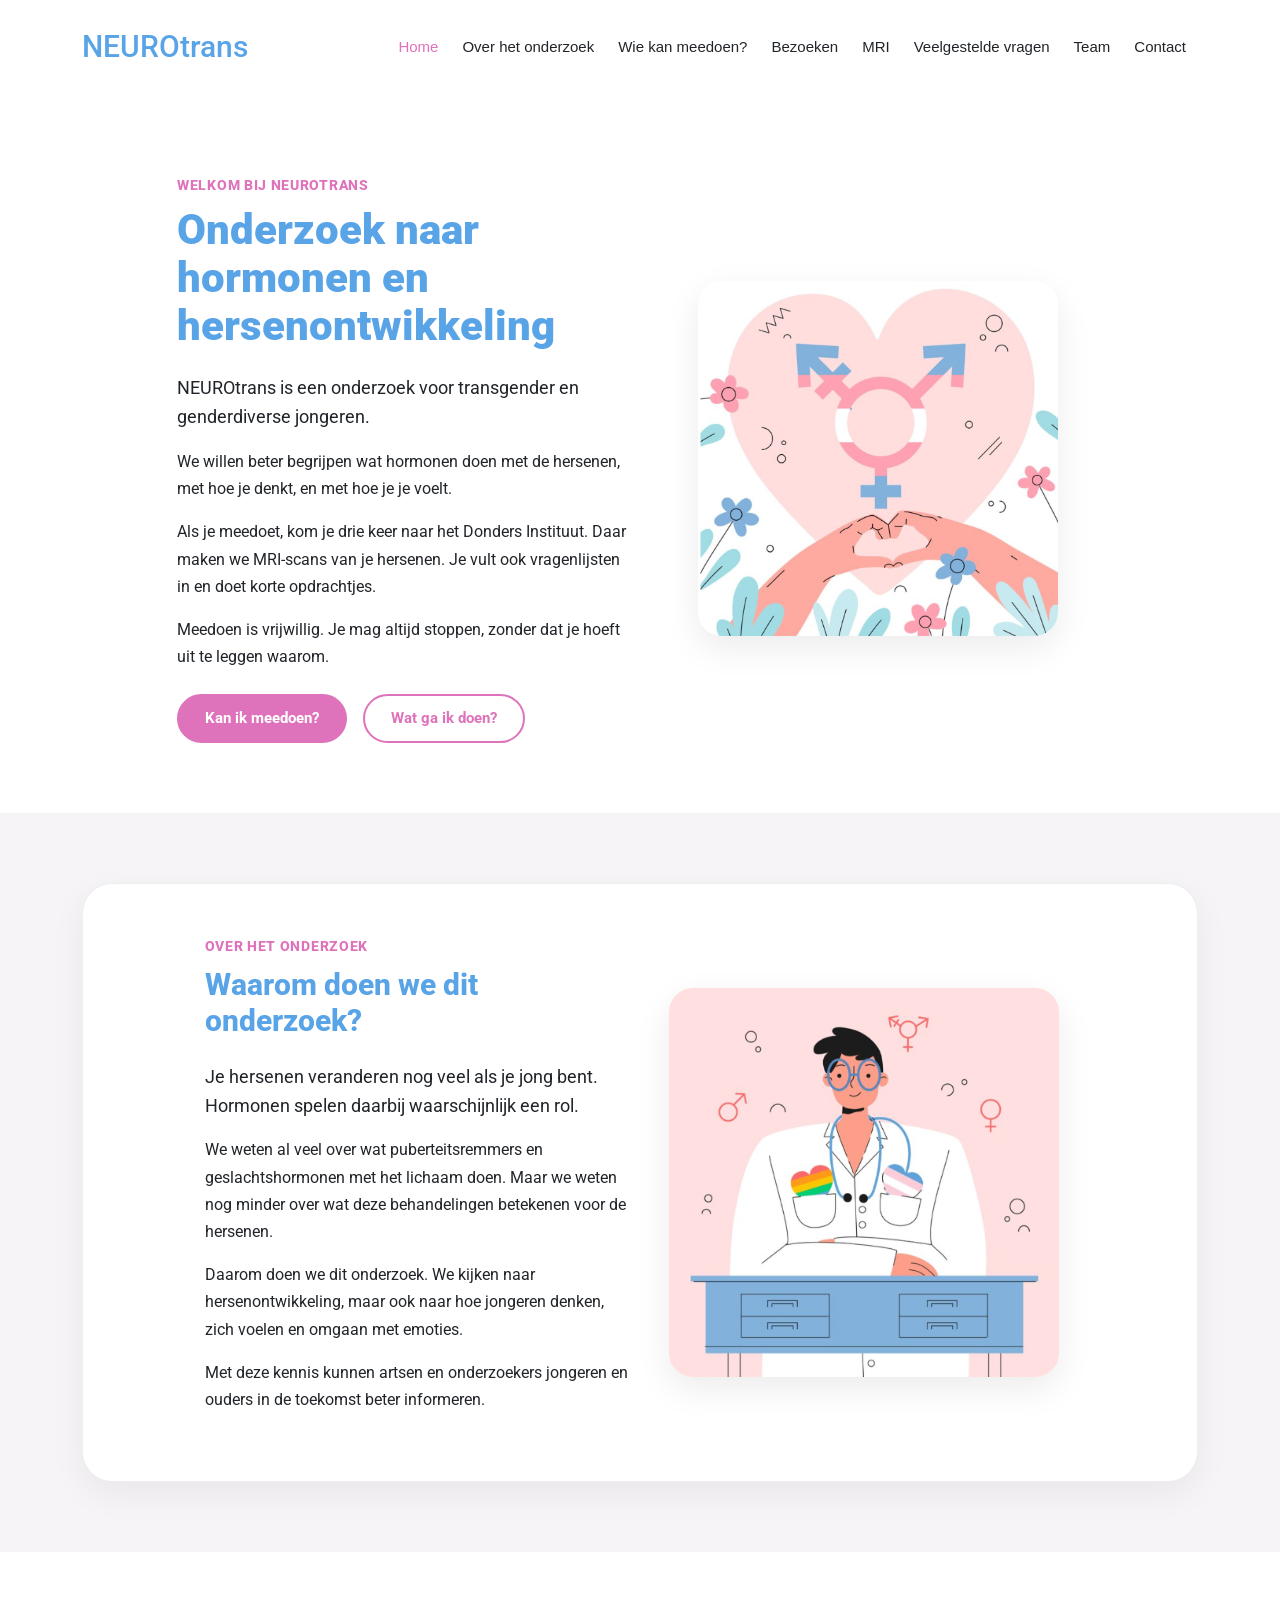
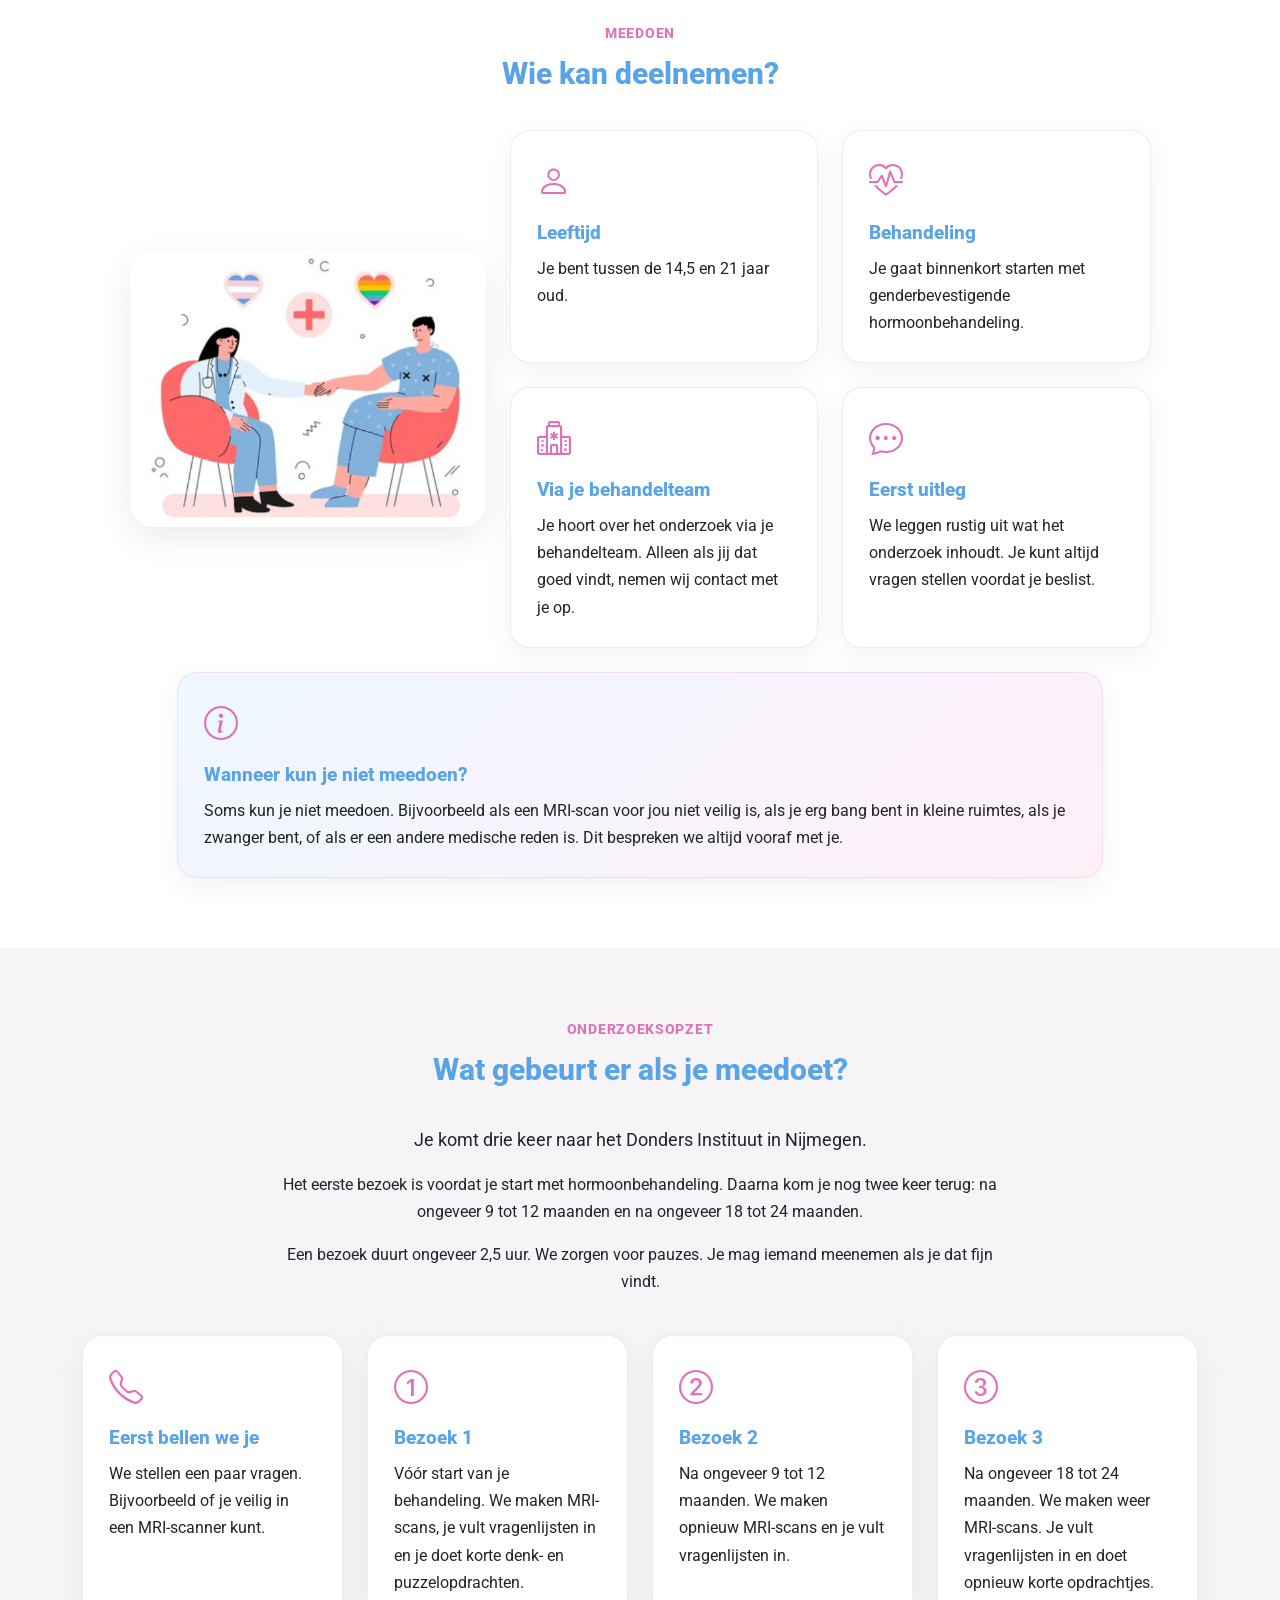
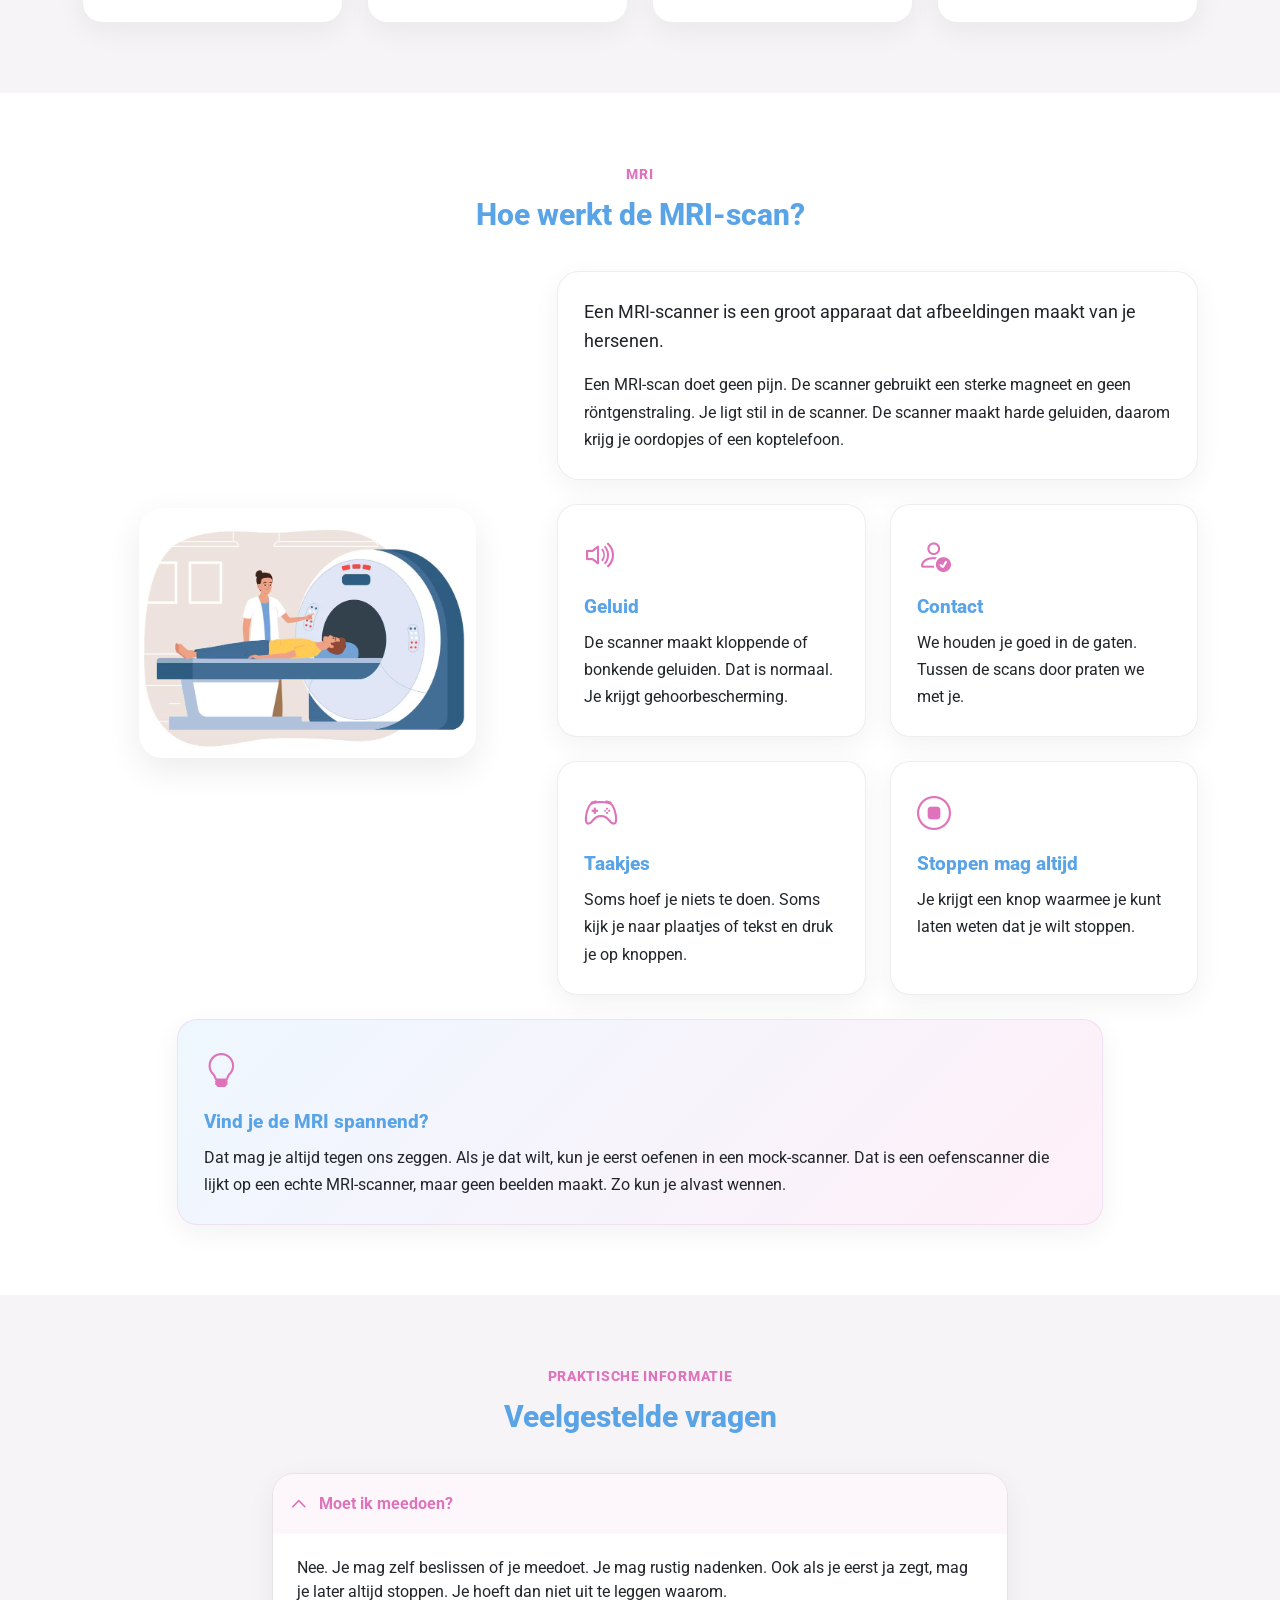
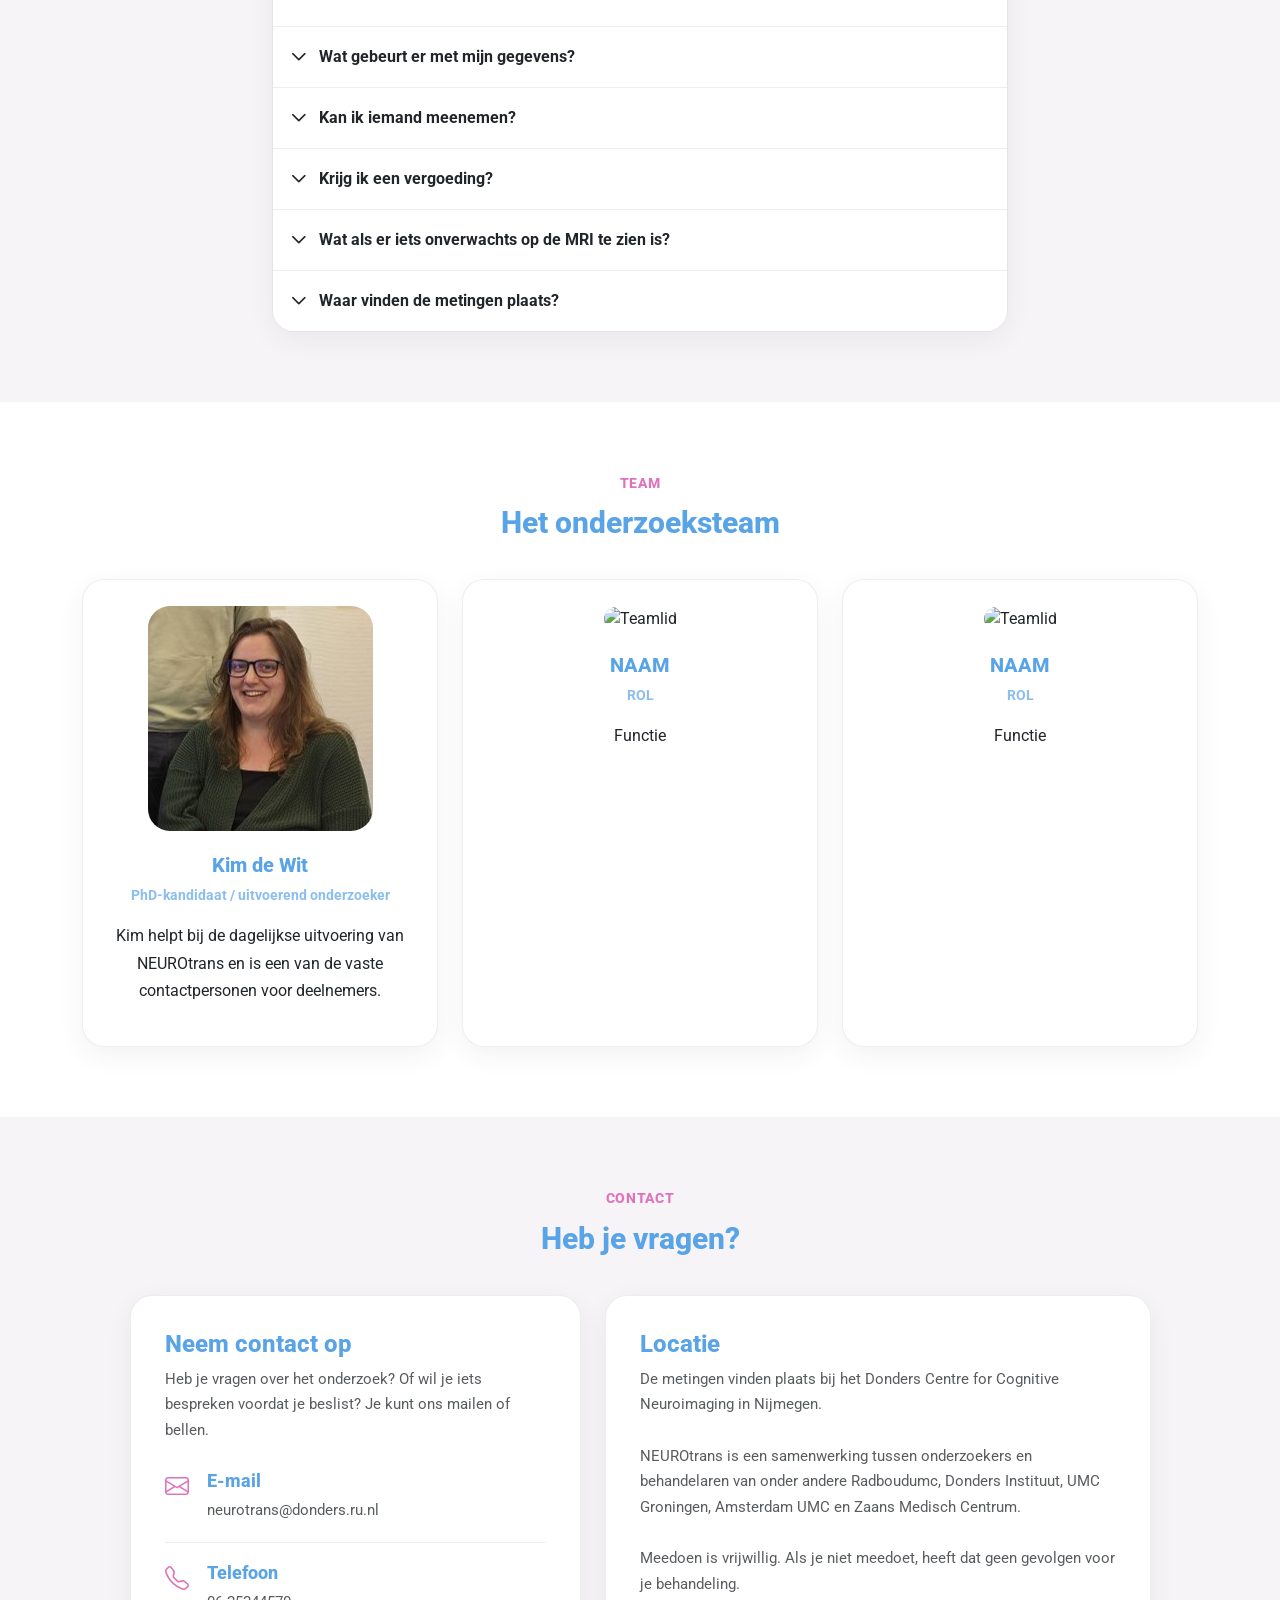
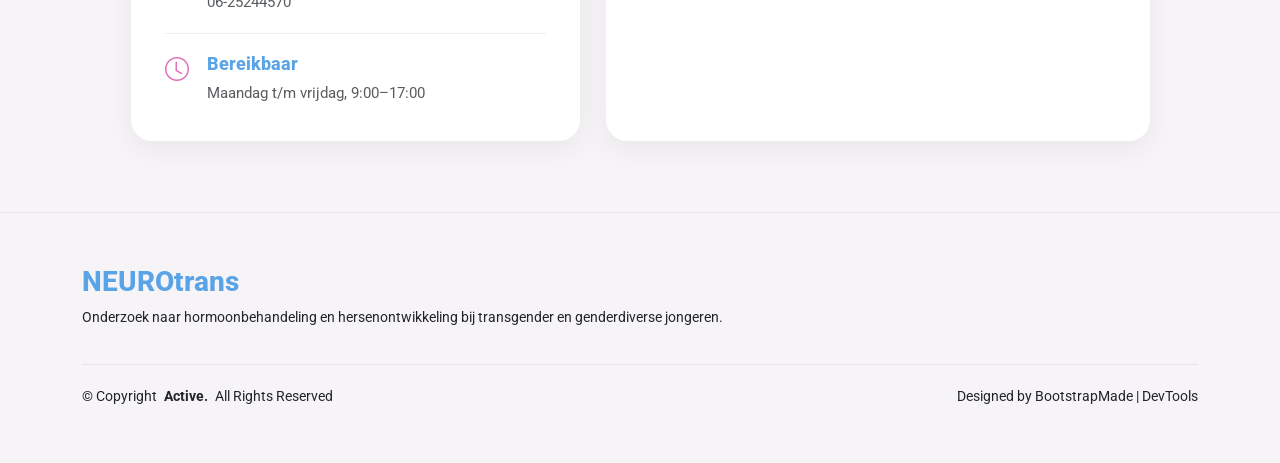
==== commit 065dfe38: "Layout rerun + content age appropriate" ====
--- a/index.html
+++ b/index.html
@@ -53,70 +53,56 @@
 
   <main class="main">
 
-    <!-- Hero Section -->
-    <section id="home" class="about section">
-      <div class="container">
-        <div class="row align-items-center justify-content-between gy-5">
-
-          <div class="col-lg-6 order-lg-2" data-aos="fade-up" data-aos-delay="150">
-            <img src="assets/img/TG_love.png" alt="NEUROtrans onderzoek" class="img-fluid rounded">
+    <section id="home" class="about section hero-section">
+      <div class="container">
+        <div class="row align-items-center justify-content-center gy-5">
+
+          <div class="col-lg-5 order-lg-2 text-center" data-aos="fade-up" data-aos-delay="150">
+            <img src="assets/img/TG_love.png" alt="NEUROtrans onderzoek" class="img-fluid rounded hero-img">
           </div>
 
           <div class="col-lg-5 order-lg-1">
             <span class="section-subtitle" data-aos="fade-up">Welkom bij NEUROtrans</span>
             <h1 class="mb-4" data-aos="fade-up">Onderzoek naar hormonen en hersenontwikkeling</h1>
 
-            <p class="lead" data-aos="fade-up">
-              We onderzoeken hoe hormoonbehandeling samenhangt met de ontwikkeling van de hersenen, gedachten, gevoelens en gedrag bij transgender en genderdiverse jongeren.
-            </p>
-
-            <p data-aos="fade-up">
-              Dit doen we met MRI-scans, vragenlijsten en korte denk- en puzzelopdrachten. Meedoen is vrijwillig en je mag altijd stoppen.
-            </p>
+            <p class="lead" data-aos="fade-up">NEUROtrans is een onderzoek voor transgender en genderdiverse jongeren.</p>
+            <p data-aos="fade-up">We willen beter begrijpen wat hormonen doen met de hersenen, met hoe je denkt, en met hoe je je voelt.</p>
+            <p data-aos="fade-up">Als je meedoet, kom je drie keer naar het Donders Instituut. Daar maken we MRI-scans van je hersenen. Je vult ook vragenlijsten in en doet korte opdrachtjes.</p>
+            <p data-aos="fade-up">Meedoen is vrijwillig. Je mag altijd stoppen, zonder dat je hoeft uit te leggen waarom.</p>
 
             <div class="d-flex flex-column flex-sm-row gap-3 mt-4" data-aos="fade-up">
               <a href="#participation" class="btn btn-get-started">Kan ik meedoen?</a>
-              <a href="#visits" class="btn btn-get-started">Wat ga ik doen?</a>
-            </div>
-          </div>
-
-        </div>
-      </div>
-    </section>
-
-    <!-- About Section -->
+              <a href="#visits" class="btn btn-get-started btn-secondary-outline">Wat ga ik doen?</a>
+            </div>
+          </div>
+
+        </div>
+      </div>
+    </section>
+
     <section id="about" class="about-2 section light-background">
       <div class="container">
-        <div class="content">
+        <div class="content section-card">
           <div class="row justify-content-center align-items-center gy-5">
 
-            <div class="col-lg-5 order-lg-2" data-aos="fade-up" data-aos-delay="100">
-              <img src="assets/img/TG_researcher.png" alt="Onderzoek naar hersenen en hormonen" class="img-fluid rounded">
+            <div class="col-lg-5 order-lg-2 text-center" data-aos="fade-up" data-aos-delay="100">
+              <img src="assets/img/TG_researcher.png" alt="Onderzoek naar hersenen en hormonen" class="img-fluid rounded section-img">
             </div>
 
             <div class="col-lg-5 order-lg-1" data-aos="fade-up">
               <span class="content-subtitle">Over het onderzoek</span>
               <h2 class="content-title text-start">Waarom doen we dit onderzoek?</h2>
-
-              <p class="lead">
-                Tijdens de puberteit en jongvolwassenheid ontwikkelen de hersenen zich nog volop. Hormonen spelen hierbij waarschijnlijk een belangrijke rol.
-              </p>
-
-              <p>
-                We weten al veel over lichamelijke effecten van puberteitsremmers en geslachtshormonen. Over de samenhang met hersenontwikkeling, cognitie en sociaal-emotioneel functioneren weten we nog minder.
-              </p>
-
-              <p>
-                Met NEUROtrans willen we beter begrijpen wat hormonen doen in de hersenen. Die kennis kan in de toekomst helpen om jongeren en hun ouders beter te informeren en de zorg beter af te stemmen.
-              </p>
-            </div>
-
-          </div>
-        </div>
-      </div>
-    </section>
-
-    <!-- Participation Section -->
+              <p class="lead">Je hersenen veranderen nog veel als je jong bent. Hormonen spelen daarbij waarschijnlijk een rol.</p>
+              <p>We weten al veel over wat puberteitsremmers en geslachtshormonen met het lichaam doen. Maar we weten nog minder over wat deze behandelingen betekenen voor de hersenen.</p>
+              <p>Daarom doen we dit onderzoek. We kijken naar hersenontwikkeling, maar ook naar hoe jongeren denken, zich voelen en omgaan met emoties.</p>
+              <p>Met deze kennis kunnen artsen en onderzoekers jongeren en ouders in de toekomst beter informeren.</p>
+            </div>
+
+          </div>
+        </div>
+      </div>
+    </section>
+
     <section id="participation" class="services section">
       <div class="container">
 
@@ -125,10 +111,10 @@
           <h2>Wie kan deelnemen?</h2>
         </div>
 
-        <div class="row align-items-center gy-5">
-
-          <div class="col-lg-5" data-aos="fade-up">
-            <img src="assets/img/TG_GAHT_DR.png" alt="Jongere en onderzoeker in gesprek" class="img-fluid rounded">
+        <div class="row align-items-center justify-content-center gy-5">
+
+          <div class="col-lg-4 text-center" data-aos="fade-up">
+            <img src="assets/img/TG_GAHT_DR.png" alt="Jongere en onderzoeker in gesprek" class="img-fluid rounded participation-img">
           </div>
 
           <div class="col-lg-7">
@@ -136,9 +122,7 @@
 
               <div class="col-md-6">
                 <div class="services-item" data-aos="fade-up">
-                  <div class="services-icon">
-                    <i class="bi bi-person"></i>
-                  </div>
+                  <div class="services-icon"><i class="bi bi-person"></i></div>
                   <h3>Leeftijd</h3>
                   <p>Je bent tussen de 14,5 en 21 jaar oud.</p>
                 </div>
@@ -146,132 +130,99 @@
 
               <div class="col-md-6">
                 <div class="services-item" data-aos="fade-up" data-aos-delay="100">
-                  <div class="services-icon">
-                    <i class="bi bi-heart-pulse"></i>
-                  </div>
-                  <h3>Hormoonbehandeling</h3>
-                  <p>Je staat op het punt om te starten met genderbevestigende hormoonbehandeling.</p>
+                  <div class="services-icon"><i class="bi bi-heart-pulse"></i></div>
+                  <h3>Behandeling</h3>
+                  <p>Je gaat binnenkort starten met genderbevestigende hormoonbehandeling.</p>
                 </div>
               </div>
 
               <div class="col-md-6">
                 <div class="services-item" data-aos="fade-up" data-aos-delay="200">
-                  <div class="services-icon">
-                    <i class="bi bi-hospital"></i>
-                  </div>
+                  <div class="services-icon"><i class="bi bi-hospital"></i></div>
                   <h3>Via je behandelteam</h3>
-                  <p>Je wordt benaderd via je behandelteam. Daarna neemt het onderzoeksteam contact met je op als jij dat goed vindt.</p>
+                  <p>Je hoort over het onderzoek via je behandelteam. Alleen als jij dat goed vindt, nemen wij contact met je op.</p>
                 </div>
               </div>
 
               <div class="col-md-6">
                 <div class="services-item" data-aos="fade-up" data-aos-delay="300">
-                  <div class="services-icon">
-                    <i class="bi bi-shield-check"></i>
-                  </div>
-                  <h3>Veilig meedoen</h3>
-                  <p>We bespreken vooraf of deelname en MRI voor jou veilig en passend zijn.</p>
-                </div>
-              </div>
-
-            </div>
-          </div>
-
-        </div>
-
-        <div class="row justify-content-center mt-5">
+                  <div class="services-icon"><i class="bi bi-chat-dots"></i></div>
+                  <h3>Eerst uitleg</h3>
+                  <p>We leggen rustig uit wat het onderzoek inhoudt. Je kunt altijd vragen stellen voordat je beslist.</p>
+                </div>
+              </div>
+
+            </div>
+          </div>
+
+        </div>
+
+        <div class="row justify-content-center mt-4">
           <div class="col-lg-10" data-aos="fade-up">
-            <div class="services-item">
-              <div class="services-icon">
-                <i class="bi bi-info-circle"></i>
-              </div>
+            <div class="services-item highlight-card">
+              <div class="services-icon"><i class="bi bi-info-circle"></i></div>
               <h3>Wanneer kun je niet meedoen?</h3>
-              <p>
-                Soms is deelname niet mogelijk, bijvoorbeeld als een MRI-scan voor jou niet veilig is, als je ernstige claustrofobie hebt, zwanger bent, of als er andere medische redenen zijn waardoor de metingen niet goed of veilig kunnen worden uitgevoerd. Dit bespreken we altijd vooraf met je.
-              </p>
-            </div>
-          </div>
-        </div>
-
-      </div>
-    </section>
-
-    <!-- Visits Section -->
+              <p>Soms kun je niet meedoen. Bijvoorbeeld als een MRI-scan voor jou niet veilig is, als je erg bang bent in kleine ruimtes, als je zwanger bent, of als er een andere medische reden is. Dit bespreken we altijd vooraf met je.</p>
+            </div>
+          </div>
+        </div>
+
+      </div>
+    </section>
+
     <section id="visits" class="services-2 section light-background">
       <div class="container">
 
         <div class="section-title" data-aos="fade-up">
           <p>Onderzoeksopzet</p>
-          <h2>Wat houdt deelname in?</h2>
-        </div>
-
-        <div class="row justify-content-center mb-5">
+          <h2>Wat gebeurt er als je meedoet?</h2>
+        </div>
+
+        <div class="row justify-content-center mb-4">
           <div class="col-lg-8 text-center" data-aos="fade-up">
-            <p class="lead">
-              Je komt drie keer naar het Donders Instituut in Nijmegen. Het eerste bezoek is vóór de start van de hormoonbehandeling. Daarna kom je nog twee keer terug.
-            </p>
-            <p>
-              Per bezoek ben je ongeveer 2,5 uur bezig. We zorgen voor pauzes en je mag iemand meenemen als je dat prettig vindt.
-            </p>
+            <p class="lead">Je komt drie keer naar het Donders Instituut in Nijmegen.</p>
+            <p>Het eerste bezoek is voordat je start met hormoonbehandeling. Daarna kom je nog twee keer terug: na ongeveer 9 tot 12 maanden en na ongeveer 18 tot 24 maanden.</p>
+            <p>Een bezoek duurt ongeveer 2,5 uur. We zorgen voor pauzes. Je mag iemand meenemen als je dat fijn vindt.</p>
           </div>
         </div>
 
         <div class="row gy-4">
-
           <div class="col-md-6 col-lg-3">
             <div class="services-item h-100" data-aos="fade-up">
-              <div class="services-icon">
-                <i class="bi bi-telephone"></i>
-              </div>
-              <h3>Eerst: telefoongesprek</h3>
-              <p>
-                We stellen een paar vragen om te kijken of je veilig mee kunt doen, bijvoorbeeld of een MRI-scan mogelijk is.
-              </p>
+              <div class="services-icon"><i class="bi bi-telephone"></i></div>
+              <h3>Eerst bellen we je</h3>
+              <p>We stellen een paar vragen. Bijvoorbeeld of je veilig in een MRI-scanner kunt.</p>
             </div>
           </div>
 
           <div class="col-md-6 col-lg-3">
             <div class="services-item h-100" data-aos="fade-up" data-aos-delay="100">
-              <div class="services-icon">
-                <i class="bi bi-1-circle"></i>
-              </div>
+              <div class="services-icon"><i class="bi bi-1-circle"></i></div>
               <h3>Bezoek 1</h3>
-              <p>
-                Vóór start behandeling: MRI-scan, vragenlijsten en korte denk- en puzzelopdrachten.
-              </p>
+              <p>Vóór start van je behandeling. We maken MRI-scans, je vult vragenlijsten in en je doet korte denk- en puzzelopdrachten.</p>
             </div>
           </div>
 
           <div class="col-md-6 col-lg-3">
             <div class="services-item h-100" data-aos="fade-up" data-aos-delay="200">
-              <div class="services-icon">
-                <i class="bi bi-2-circle"></i>
-              </div>
+              <div class="services-icon"><i class="bi bi-2-circle"></i></div>
               <h3>Bezoek 2</h3>
-              <p>
-                Na ongeveer 9–12 maanden: opnieuw MRI-scans en vragenlijsten.
-              </p>
+              <p>Na ongeveer 9 tot 12 maanden. We maken opnieuw MRI-scans en je vult vragenlijsten in.</p>
             </div>
           </div>
 
           <div class="col-md-6 col-lg-3">
             <div class="services-item h-100" data-aos="fade-up" data-aos-delay="300">
-              <div class="services-icon">
-                <i class="bi bi-3-circle"></i>
-              </div>
+              <div class="services-icon"><i class="bi bi-3-circle"></i></div>
               <h3>Bezoek 3</h3>
-              <p>
-                Na ongeveer 18–24 maanden: MRI-scans, vragenlijsten en opnieuw korte opdrachten.
-              </p>
-            </div>
-          </div>
-
-        </div>
-
-      </div>
-    </section>
-
-    <!-- MRI Section -->
+              <p>Na ongeveer 18 tot 24 maanden. We maken weer MRI-scans. Je vult vragenlijsten in en doet opnieuw korte opdrachtjes.</p>
+            </div>
+          </div>
+        </div>
+
+      </div>
+    </section>
+
     <section id="mri" class="services section">
       <div class="container">
 
@@ -280,90 +231,70 @@
           <h2>Hoe werkt de MRI-scan?</h2>
         </div>
 
-        <div class="row align-items-center gy-5">
-
-          <div class="col-lg-5" data-aos="fade-up">
-            <img src="assets/img/MRI_scan.png" alt="MRI-scanner" class="img-fluid rounded">
+        <div class="row align-items-center justify-content-center gy-5">
+
+          <div class="col-lg-5 text-center" data-aos="fade-up">
+            <img src="assets/img/MRI_scan.png" alt="MRI-scanner" class="img-fluid rounded mri-img">
           </div>
 
           <div class="col-lg-7" data-aos="fade-up" data-aos-delay="100">
-            <p class="lead">
-              Een MRI-scanner is een groot apparaat dat met een sterke magneet afbeeldingen maakt van je hersenen.
-            </p>
-
-            <p>
-              De scan doet geen pijn en gebruikt geen röntgenstraling. Je ligt stil in de scanner. De scanner maakt harde, kloppende geluiden, daarom krijg je oordopjes.
-            </p>
-
-            <div class="row gy-4 mt-3">
-
+            <div class="text-card mb-4">
+              <p class="lead">Een MRI-scanner is een groot apparaat dat afbeeldingen maakt van je hersenen.</p>
+              <p class="mb-0">Een MRI-scan doet geen pijn. De scanner gebruikt een sterke magneet en geen röntgenstraling. Je ligt stil in de scanner. De scanner maakt harde geluiden, daarom krijg je oordopjes of een koptelefoon.</p>
+            </div>
+
+            <div class="row gy-4">
               <div class="col-md-6">
                 <div class="services-item">
-                  <div class="services-icon">
-                    <i class="bi bi-volume-up"></i>
-                  </div>
+                  <div class="services-icon"><i class="bi bi-volume-up"></i></div>
                   <h3>Geluid</h3>
-                  <p>De scanner maakt lawaai. Dat hoort erbij. Je krijgt gehoorbescherming.</p>
+                  <p>De scanner maakt kloppende of bonkende geluiden. Dat is normaal. Je krijgt gehoorbescherming.</p>
                 </div>
               </div>
 
               <div class="col-md-6">
                 <div class="services-item">
-                  <div class="services-icon">
-                    <i class="bi bi-person-check"></i>
-                  </div>
+                  <div class="services-icon"><i class="bi bi-person-check"></i></div>
                   <h3>Contact</h3>
-                  <p>We houden je in de gaten en praten tussen de scans door met je.</p>
+                  <p>We houden je goed in de gaten. Tussen de scans door praten we met je.</p>
                 </div>
               </div>
 
               <div class="col-md-6">
                 <div class="services-item">
-                  <div class="services-icon">
-                    <i class="bi bi-controller"></i>
-                  </div>
+                  <div class="services-icon"><i class="bi bi-controller"></i></div>
                   <h3>Taakjes</h3>
-                  <p>Soms kijk je naar plaatjes of tekst en geef je antwoord met knoppen.</p>
+                  <p>Soms hoef je niets te doen. Soms kijk je naar plaatjes of tekst en druk je op knoppen.</p>
                 </div>
               </div>
 
               <div class="col-md-6">
                 <div class="services-item">
-                  <div class="services-icon">
-                    <i class="bi bi-stop-circle"></i>
-                  </div>
+                  <div class="services-icon"><i class="bi bi-stop-circle"></i></div>
                   <h3>Stoppen mag altijd</h3>
-                  <p>Je krijgt een knop waarmee je kunt aangeven dat je wilt stoppen.</p>
-                </div>
-              </div>
-
-            </div>
-
-          </div>
-
-        </div>
-
-        <div class="row justify-content-center mt-5">
+                  <p>Je krijgt een knop waarmee je kunt laten weten dat je wilt stoppen.</p>
+                </div>
+              </div>
+            </div>
+          </div>
+
+        </div>
+
+        <div class="row justify-content-center mt-4">
           <div class="col-lg-10" data-aos="fade-up">
-            <div class="services-item">
-              <div class="services-icon">
-                <i class="bi bi-lightbulb"></i>
-              </div>
+            <div class="services-item highlight-card">
+              <div class="services-icon"><i class="bi bi-lightbulb"></i></div>
               <h3>Vind je de MRI spannend?</h3>
-              <p>
-                Dan kun je dit vooraf tegen ons zeggen. Soms kun je eerst oefenen in een mock-scanner: een oefenscanner die lijkt op een echte MRI-scanner, maar geen beelden maakt.
-              </p>
-            </div>
-          </div>
-        </div>
-
-      </div>
-    </section>
-
-    <!-- FAQ Section -->
+              <p>Dat mag je altijd tegen ons zeggen. Als je dat wilt, kun je eerst oefenen in een mock-scanner. Dat is een oefenscanner die lijkt op een echte MRI-scanner, maar geen beelden maakt. Zo kun je alvast wennen.</p>
+            </div>
+          </div>
+        </div>
+
+      </div>
+    </section>
+
     <section id="faq" class="faq section light-background">
       <div class="container">
-
         <div class="section-title" data-aos="fade-up">
           <p>Praktische informatie</p>
           <h2>Veelgestelde vragen</h2>
@@ -374,117 +305,74 @@
             <div class="custom-accordion" id="accordion-faq">
 
               <div class="accordion-item">
-                <h2 class="mb-0">
-                  <button class="btn btn-link" type="button" data-bs-toggle="collapse" data-bs-target="#collapse-faq-1" aria-expanded="true" aria-controls="collapse-faq-1">
-                    Is meedoen verplicht?
-                  </button>
-                </h2>
+                <h2 class="mb-0"><button class="btn btn-link" type="button" data-bs-toggle="collapse" data-bs-target="#collapse-faq-1" aria-expanded="true" aria-controls="collapse-faq-1">Moet ik meedoen?</button></h2>
                 <div id="collapse-faq-1" class="collapse show" data-bs-parent="#accordion-faq">
-                  <div class="accordion-body">
-                    Nee. Meedoen is vrijwillig. Je mag rustig nadenken voordat je beslist. Ook als je meedoet, mag je later altijd stoppen zonder dat je hoeft uit te leggen waarom.
-                  </div>
-                </div>
-              </div>
-
-              <div class="accordion-item">
-                <h2 class="mb-0">
-                  <button class="btn btn-link collapsed" type="button" data-bs-toggle="collapse" data-bs-target="#collapse-faq-2" aria-expanded="false" aria-controls="collapse-faq-2">
-                    Wat gebeurt er met mijn gegevens?
-                  </button>
-                </h2>
+                  <div class="accordion-body">Nee. Je mag zelf beslissen of je meedoet. Je mag rustig nadenken. Ook als je eerst ja zegt, mag je later altijd stoppen. Je hoeft dan niet uit te leggen waarom.</div>
+                </div>
+              </div>
+
+              <div class="accordion-item">
+                <h2 class="mb-0"><button class="btn btn-link collapsed" type="button" data-bs-toggle="collapse" data-bs-target="#collapse-faq-2" aria-expanded="false" aria-controls="collapse-faq-2">Wat gebeurt er met mijn gegevens?</button></h2>
                 <div id="collapse-faq-2" class="collapse" data-bs-parent="#accordion-faq">
-                  <div class="accordion-body">
-                    Je gegevens krijgen een code. Onderzoekers gebruiken die code in plaats van je naam. Zo kunnen anderen niet zomaar zien dat de gegevens van jou zijn.
-                  </div>
-                </div>
-              </div>
-
-              <div class="accordion-item">
-                <h2 class="mb-0">
-                  <button class="btn btn-link collapsed" type="button" data-bs-toggle="collapse" data-bs-target="#collapse-faq-3" aria-expanded="false" aria-controls="collapse-faq-3">
-                    Kan ik iemand meenemen?
-                  </button>
-                </h2>
+                  <div class="accordion-body">Je gegevens krijgen een code. Onderzoekers gebruiken die code in plaats van je naam. Zo kunnen anderen niet zomaar zien dat de gegevens van jou zijn.</div>
+                </div>
+              </div>
+
+              <div class="accordion-item">
+                <h2 class="mb-0"><button class="btn btn-link collapsed" type="button" data-bs-toggle="collapse" data-bs-target="#collapse-faq-3" aria-expanded="false" aria-controls="collapse-faq-3">Kan ik iemand meenemen?</button></h2>
                 <div id="collapse-faq-3" class="collapse" data-bs-parent="#accordion-faq">
-                  <div class="accordion-body">
-                    Ja. Je mag iemand meenemen als je dat fijn vindt, bijvoorbeeld een ouder, verzorger of andere begeleider.
-                  </div>
-                </div>
-              </div>
-
-              <div class="accordion-item">
-                <h2 class="mb-0">
-                  <button class="btn btn-link collapsed" type="button" data-bs-toggle="collapse" data-bs-target="#collapse-faq-4" aria-expanded="false" aria-controls="collapse-faq-4">
-                    Krijg ik een vergoeding?
-                  </button>
-                </h2>
+                  <div class="accordion-body">Ja. Je mag iemand meenemen als je dat fijn vindt. Bijvoorbeeld een ouder, verzorger of andere begeleider.</div>
+                </div>
+              </div>
+
+              <div class="accordion-item">
+                <h2 class="mb-0"><button class="btn btn-link collapsed" type="button" data-bs-toggle="collapse" data-bs-target="#collapse-faq-4" aria-expanded="false" aria-controls="collapse-faq-4">Krijg ik een vergoeding?</button></h2>
                 <div id="collapse-faq-4" class="collapse" data-bs-parent="#accordion-faq">
-                  <div class="accordion-body">
-                    Reiskosten worden vergoed. De vergoeding voor deelname hangt af van je leeftijd en de afspraken in de informatiebrief die je ontvangt.
-                  </div>
-                </div>
-              </div>
-
-              <div class="accordion-item">
-                <h2 class="mb-0">
-                  <button class="btn btn-link collapsed" type="button" data-bs-toggle="collapse" data-bs-target="#collapse-faq-5" aria-expanded="false" aria-controls="collapse-faq-5">
-                    Wat gebeurt er als er iets onverwachts op de MRI te zien is?
-                  </button>
-                </h2>
+                  <div class="accordion-body">Je reiskosten worden vergoed. Welke vergoeding je verder krijgt, hangt af van je leeftijd. Dit staat precies in de informatiebrief die je ontvangt.</div>
+                </div>
+              </div>
+
+              <div class="accordion-item">
+                <h2 class="mb-0"><button class="btn btn-link collapsed" type="button" data-bs-toggle="collapse" data-bs-target="#collapse-faq-5" aria-expanded="false" aria-controls="collapse-faq-5">Wat als er iets onverwachts op de MRI te zien is?</button></h2>
                 <div id="collapse-faq-5" class="collapse" data-bs-parent="#accordion-faq">
-                  <div class="accordion-body">
-                    Heel soms is er op een MRI-scan iets te zien dat belangrijk kan zijn voor je gezondheid. Dan laten we dit beoordelen volgens de afgesproken procedure. Als vervolgonderzoek nodig is, word je hierover geïnformeerd.
-                  </div>
-                </div>
-              </div>
-
-              <div class="accordion-item">
-                <h2 class="mb-0">
-                  <button class="btn btn-link collapsed" type="button" data-bs-toggle="collapse" data-bs-target="#collapse-faq-6" aria-expanded="false" aria-controls="collapse-faq-6">
-                    Waar vinden de metingen plaats?
-                  </button>
-                </h2>
+                  <div class="accordion-body">Heel soms is er op een MRI-scan iets te zien dat belangrijk kan zijn voor je gezondheid. Dan laten we dit beoordelen. Als vervolgonderzoek nodig is, word jij of worden je ouders/verzorgers hierover geïnformeerd.</div>
+                </div>
+              </div>
+
+              <div class="accordion-item">
+                <h2 class="mb-0"><button class="btn btn-link collapsed" type="button" data-bs-toggle="collapse" data-bs-target="#collapse-faq-6" aria-expanded="false" aria-controls="collapse-faq-6">Waar vinden de metingen plaats?</button></h2>
                 <div id="collapse-faq-6" class="collapse" data-bs-parent="#accordion-faq">
-                  <div class="accordion-body">
-                    De metingen vinden plaats bij het Donders Centre for Cognitive Neuroimaging in Nijmegen. Dit is een onderzoeksinstituut naast het Radboudumc, waar onderzoek wordt gedaan naar hoe de hersenen werken.
-                  </div>
-                </div>
-              </div>
-
-            </div>
-          </div>
-        </div>
-
-      </div>
-    </section>
-
-    <!-- Team Section -->
+                  <div class="accordion-body">De metingen vinden plaats bij het Donders Centre for Cognitive Neuroimaging in Nijmegen. Dit is een onderzoeksinstituut naast het Radboudumc.</div>
+                </div>
+              </div>
+
+            </div>
+          </div>
+        </div>
+
+      </div>
+    </section>
+
     <section id="team" class="team section">
       <div class="container">
-
         <div class="section-title" data-aos="fade-up">
           <p>Team</p>
           <h2>Het onderzoeksteam</h2>
         </div>
 
-        <div class="row gy-5">
-
+        <div class="row gy-5 justify-content-center">
           <div class="col-md-6 col-lg-4" data-aos="fade-up">
-            <div class="team text-center">
-              <div class="pic">
-                <img src="assets/img/team/Kim_de_Wit.jpg" class="img-fluid" alt="Kim de Wit">
-              </div>
+            <div class="team text-center team-card">
+              <div class="pic"><img src="assets/img/team/Kim_de_Wit.jpg" class="img-fluid" alt="Kim de Wit"></div>
               <h3><a href="#team">Kim de Wit</a></h3>
               <span class="position">PhD-kandidaat / uitvoerend onderzoeker</span>
-              <p>Coördineert de dagelijkse uitvoering van NEUROtrans en is een van de vaste contactpersonen voor deelnemers.</p>
+              <p>Kim helpt bij de dagelijkse uitvoering van NEUROtrans en is een van de vaste contactpersonen voor deelnemers.</p>
             </div>
           </div>
 
           <div class="col-md-6 col-lg-4" data-aos="fade-up" data-aos-delay="100">
-            <div class="team text-center">
-              <div class="pic">
-                <img src="assets/img/team/teammember.jpg" class="img-fluid" alt="Teamlid">
-              </div>
+            <div class="team text-center team-card">
+              <div class="pic"><img src="assets/img/team/teammember.jpg" class="img-fluid" alt="Teamlid"></div>
               <h3><a href="#team">NAAM</a></h3>
               <span class="position">ROL</span>
               <p>Functie</p>
@@ -492,80 +380,56 @@
           </div>
 
           <div class="col-md-6 col-lg-4" data-aos="fade-up" data-aos-delay="200">
-            <div class="team text-center">
-              <div class="pic">
-                <img src="assets/img/team/teammember.jpg" class="img-fluid" alt="Teamlid">
-              </div>
+            <div class="team text-center team-card">
+              <div class="pic"><img src="assets/img/team/teammember.jpg" class="img-fluid" alt="Teamlid"></div>
               <h3><a href="#team">NAAM</a></h3>
               <span class="position">ROL</span>
               <p>Functie</p>
             </div>
           </div>
-
-        </div>
-
-      </div>
-    </section>
-
-    <!-- Contact Section -->
+        </div>
+
+      </div>
+    </section>
+
     <section id="contact" class="contact section light-background">
       <div class="container">
-
         <div class="section-title" data-aos="fade-up">
           <p>Contact</p>
-          <h2>Vragen over NEUROtrans?</h2>
-        </div>
-
-        <div class="row gy-4">
-
+          <h2>Heb je vragen?</h2>
+        </div>
+
+        <div class="row gy-4 justify-content-center">
           <div class="col-lg-5">
             <div class="info">
               <h3>Neem contact op</h3>
-              <p>
-                Heb je vragen over het onderzoek of over mogelijke deelname? Je kunt ons mailen of bellen.
-              </p>
+              <p>Heb je vragen over het onderzoek? Of wil je iets bespreken voordat je beslist? Je kunt ons mailen of bellen.</p>
 
               <div class="info-item d-flex">
                 <i class="bi bi-envelope flex-shrink-0"></i>
-                <div>
-                  <h4>E-mail</h4>
-                  <p>neurotrans@donders.ru.nl</p>
-                </div>
+                <div><h4>E-mail</h4><p>neurotrans@donders.ru.nl</p></div>
               </div>
 
               <div class="info-item d-flex">
                 <i class="bi bi-telephone flex-shrink-0"></i>
-                <div>
-                  <h4>Telefoon</h4>
-                  <p>06-XXXXXXXXXX</p>
-                </div>
+                <div><h4>Telefoon</h4><p>06-25244570</p></div>
               </div>
 
               <div class="info-item d-flex">
                 <i class="bi bi-clock flex-shrink-0"></i>
-                <div>
-                  <h4>Bereikbaar</h4>
-                  <p>Maandag t/m vrijdag, 9:00–17:00</p>
-                </div>
-              </div>
-            </div>
-          </div>
-
-          <div class="col-lg-7">
+                <div><h4>Bereikbaar</h4><p>Maandag t/m vrijdag, 9:00–17:00</p></div>
+              </div>
+            </div>
+          </div>
+
+          <div class="col-lg-6">
             <div class="info">
               <h3>Locatie</h3>
-              <p>
-                De metingen vinden plaats bij het Donders Centre for Cognitive Neuroimaging in Nijmegen.
-              </p>
-              <p>
-                NEUROtrans is een samenwerking tussen onderzoekers en behandelaren van onder andere Radboudumc, Donders Instituut, UMC Groningen, Amsterdam UMC en Zaans Medisch Centrum.
-              </p>
-              <p>
-                Deelname is altijd vrijwillig en heeft geen gevolgen voor je behandeling.
-              </p>
-            </div>
-          </div>
-
+              <p>De metingen vinden plaats bij het Donders Centre for Cognitive Neuroimaging in Nijmegen.</p>
+              <p>NEUROtrans is een samenwerking tussen onderzoekers en behandelaren van onder andere Radboudumc, Donders Instituut, UMC Groningen, Amsterdam UMC en Zaans Medisch Centrum.</p>
+              <p>Meedoen is vrijwillig. Als je niet meedoet, heeft dat geen gevolgen voor je behandeling.</p>
+            </div>
+          </div>
         </div>
 
       </div>
@@ -580,9 +444,7 @@
 
       <div class="copyright d-flex flex-column flex-md-row align-items-center justify-content-md-between">
         <p>© <span>Copyright</span> <strong class="px-1 sitename">Active.</strong> All Rights Reserved</p>
-        <div class="credits">
-          Designed by <a href="https://bootstrapmade.com/">BootstrapMade</a> | DevTools
-        </div>
+        <div class="credits">Designed by <a href="https://bootstrapmade.com/">BootstrapMade</a> | DevTools</div>
       </div>
     </div>
   </footer>
@@ -606,4 +468,4 @@
 
 </body>
 
-</html>+</html>
--- a/assets/css/main.css
+++ b/assets/css/main.css
@@ -6,60 +6,31 @@
 * License: https://bootstrapmade.com/license/
 */
 
-/*--------------------------------------------------------------
-# Font & Color Variables
-# Help: https://bootstrapmade.com/color-system/
---------------------------------------------------------------*/
-/* Fonts */
 :root {
-  --default-font: "Roboto",  system-ui, -apple-system, "Segoe UI", Roboto, "Helvetica Neue", Arial, "Noto Sans", "Liberation Sans", sans-serif, "Apple Color Emoji", "Segoe UI Emoji", "Segoe UI Symbol", "Noto Color Emoji";
-  --heading-font: "Roboto",  sans-serif;
-  --nav-font: "Lato",  sans-serif;
-}
-
-/* Global Colors - The following color variables are used throughout the website. Updating them here will change the color scheme of the entire website */
-:root { 
-  --background-color: #ffffff; /* Background color for the entire website, including individual sections */
-  --default-color: #212529; /* Default color used for the majority of the text content across the entire website */
-  --heading-color: #59a3e7; /* Color for headings, subheadings and title throughout the website */
-  --accent-color: #df73bb; /* Accent color that represents your brand on the website. It's used for buttons, links, and other elements that need to stand out */
-  --surface-color: #ffffff; /* The surface color is used as a background of boxed elements within sections, such as cards, icon boxes, or other elements that require a visual separation from the global background. */
-  --contrast-color: #ffffff; /* Contrast color for text, ensuring readability against backgrounds of accent, heading, or default colors. */
-}
-
-/* Nav Menu Colors - The following color variables are used specifically for the navigation menu. They are separate from the global colors to allow for more customization options */
-:root {
-  --nav-color: #212529;  /* The default color of the main navmenu links */
-  --nav-hover-color: #df73bb; /* Applied to main navmenu links when they are hovered over or active */
-  --nav-mobile-background-color: #ffffff; /* Used as the background color for mobile navigation menu */
-  --nav-dropdown-background-color: #ffffff; /* Used as the background color for dropdown items that appear when hovering over primary navigation items */
-  --nav-dropdown-color: #212529; /* Used for navigation links of the dropdown items in the navigation menu. */
-  --nav-dropdown-hover-color: #df73bb; /* Similar to --nav-hover-color, this color is applied to dropdown navigation links when they are hovered over. */
-}
-
-/* Color Presets - These classes override global colors when applied to any section or element, providing reuse of the sam color scheme. */
+  --default-font: "Roboto", system-ui, -apple-system, "Segoe UI", Roboto, "Helvetica Neue", Arial, sans-serif;
+  --heading-font: "Roboto", sans-serif;
+  --nav-font: "Lato", sans-serif;
+  --background-color: #ffffff;
+  --default-color: #212529;
+  --heading-color: #59a3e7;
+  --accent-color: #df73bb;
+  --surface-color: #ffffff;
+  --contrast-color: #ffffff;
+  --nav-color: #212529;
+  --nav-hover-color: #df73bb;
+  --nav-mobile-background-color: #ffffff;
+  --soft-background: #f7f4f8;
+  --soft-blue: #eef7ff;
+  --soft-pink: #fff0f8;
+  --border-color: rgba(33, 37, 41, 0.08);
+  scroll-behavior: smooth;
+}
 
 .light-background {
-  --background-color: #f3f4f4;
+  --background-color: #f7f4f8;
   --surface-color: #ffffff;
 }
 
-.dark-background {
-  --background-color: #060606;
-  --default-color: #ffffff;
-  --heading-color: #ffffff;
-  --surface-color: #252525;
-  --contrast-color: #ffffff;
-}
-
-/* Smooth scroll */
-:root {
-  scroll-behavior: smooth;
-}
-
-/*--------------------------------------------------------------
-# General Styling & Shared Classes
---------------------------------------------------------------*/
 body {
   color: var(--default-color);
   background-color: var(--background-color);
@@ -77,108 +48,41 @@
   text-decoration: none;
 }
 
-h1,
-h2,
-h3,
-h4,
-h5,
-h6 {
+h1, h2, h3, h4, h5, h6 {
   color: var(--heading-color);
   font-family: var(--heading-font);
 }
 
-/* PHP Email Form Messages
-------------------------------*/
-.php-email-form .error-message {
-  display: none;
-  background: #df1529;
-  color: #ffffff;
-  text-align: left;
-  padding: 15px;
-  margin-bottom: 24px;
-  font-weight: 600;
-}
-
-.php-email-form .sent-message {
-  display: none;
-  color: #ffffff;
-  background: #059652;
-  text-align: center;
-  padding: 15px;
-  margin-bottom: 24px;
-  font-weight: 600;
-}
-
-.php-email-form .loading {
-  display: none;
-  background: var(--surface-color);
-  text-align: center;
-  padding: 15px;
-  margin-bottom: 24px;
-}
-
-.php-email-form .loading:before {
-  content: "";
-  display: inline-block;
-  border-radius: 50%;
-  width: 24px;
-  height: 24px;
-  margin: 0 10px -6px 0;
-  border: 3px solid var(--accent-color);
-  border-top-color: var(--surface-color);
-  animation: php-email-form-loading 1s linear infinite;
-}
-
-@keyframes php-email-form-loading {
-  0% {
-    transform: rotate(0deg);
-  }
-
-  100% {
-    transform: rotate(360deg);
-  }
-}
-
-/*--------------------------------------------------------------
-# Global Header
---------------------------------------------------------------*/
+p { line-height: 1.7; }
+
+.lead {
+  font-size: 18px;
+  line-height: 1.6;
+  font-weight: 400;
+  color: var(--default-color);
+}
+
 .header {
   color: var(--default-color);
   background-color: var(--background-color);
-  padding: 20px 0;
+  padding: 18px 0;
   transition: all 0.5s;
   z-index: 997;
 }
 
-.header .logo {
-  line-height: 1;
-}
-
-.header .logo img {
-  max-height: 32px;
-  margin-right: 8px;
-}
+.header .logo { line-height: 1; }
 
 .header .logo h1 {
   font-size: 30px;
   margin: 0;
-  font-weight: 300;
+  font-weight: 500;
   color: var(--heading-color);
 }
 
-.scrolled .header {
-  box-shadow: 0px 0 18px rgba(0, 0, 0, 0.1);
-}
-
-/*--------------------------------------------------------------
-# Navigation Menu
---------------------------------------------------------------*/
-/* Navmenu - Desktop */
+.scrolled .header { box-shadow: 0 0 18px rgba(0, 0, 0, 0.08); }
+
 @media (min-width: 1200px) {
-  .navmenu {
-    padding: 0;
-  }
-
+  .navmenu { padding: 0; }
   .navmenu ul {
     margin: 0;
     padding: 0;
@@ -186,101 +90,24 @@
     list-style: none;
     align-items: center;
   }
-
-  .navmenu li {
-    position: relative;
-  }
-
+  .navmenu li { position: relative; }
   .navmenu a,
   .navmenu a:focus {
     color: var(--nav-color);
-    padding: 18px 15px;
-    font-size: 16px;
+    padding: 18px 12px;
+    font-size: 15px;
     font-family: var(--nav-font);
-    font-weight: 400;
+    font-weight: 500;
     display: flex;
     align-items: center;
-    justify-content: space-between;
     white-space: nowrap;
     transition: 0.3s;
   }
-
-  .navmenu a i,
-  .navmenu a:focus i {
-    font-size: 12px;
-    line-height: 0;
-    margin-left: 5px;
-    transition: 0.3s;
-  }
-
-  .navmenu li:last-child a {
-    padding-right: 0;
-  }
-
-  .navmenu li:hover>a,
+  .navmenu li:hover > a,
   .navmenu .active,
-  .navmenu .active:focus {
-    color: var(--nav-hover-color);
-  }
-
-  .navmenu .dropdown ul {
-    margin: 0;
-    padding: 10px 0;
-    background: var(--nav-dropdown-background-color);
-    display: block;
-    position: absolute;
-    visibility: hidden;
-    left: 14px;
-    top: 130%;
-    opacity: 0;
-    transition: 0.3s;
-    border-radius: 4px;
-    z-index: 99;
-    box-shadow: 0px 0px 30px rgba(0, 0, 0, 0.1);
-  }
-
-  .navmenu .dropdown ul li {
-    min-width: 200px;
-  }
-
-  .navmenu .dropdown ul a {
-    padding: 10px 20px;
-    font-size: 15px;
-    text-transform: none;
-    color: var(--nav-dropdown-color);
-  }
-
-  .navmenu .dropdown ul a i {
-    font-size: 12px;
-  }
-
-  .navmenu .dropdown ul a:hover,
-  .navmenu .dropdown ul .active:hover,
-  .navmenu .dropdown ul li:hover>a {
-    color: var(--nav-dropdown-hover-color);
-  }
-
-  .navmenu .dropdown:hover>ul {
-    opacity: 1;
-    top: 100%;
-    visibility: visible;
-  }
-
-  .navmenu .dropdown .dropdown ul {
-    top: 0;
-    left: -90%;
-    visibility: hidden;
-  }
-
-  .navmenu .dropdown .dropdown:hover>ul {
-    opacity: 1;
-    top: 0;
-    left: -100%;
-    visibility: visible;
-  }
-}
-
-/* Navmenu - Mobile */
+  .navmenu .active:focus { color: var(--nav-hover-color); }
+}
+
 @media (max-width: 1199px) {
   .mobile-nav-toggle {
     color: var(--nav-color);
@@ -290,12 +117,7 @@
     cursor: pointer;
     transition: color 0.3s;
   }
-
-  .navmenu {
-    padding: 0;
-    z-index: 9997;
-  }
-
+  .navmenu { padding: 0; z-index: 9997; }
   .navmenu ul {
     display: none;
     list-style: none;
@@ -303,97 +125,29 @@
     inset: 60px 20px 20px 20px;
     padding: 10px 0;
     margin: 0;
-    border-radius: 6px;
+    border-radius: 18px;
     background-color: var(--nav-mobile-background-color);
     overflow-y: auto;
     transition: 0.3s;
     z-index: 9998;
-    box-shadow: 0px 0px 30px rgba(0, 0, 0, 0.1);
-  }
-
+    box-shadow: 0 12px 35px rgba(0, 0, 0, 0.14);
+  }
   .navmenu a,
   .navmenu a:focus {
     color: var(--nav-color);
-    padding: 10px 20px;
+    padding: 12px 22px;
     font-family: var(--nav-font);
     font-size: 17px;
     font-weight: 500;
     display: flex;
     align-items: center;
-    justify-content: space-between;
     white-space: nowrap;
     transition: 0.3s;
   }
-
-  .navmenu a i,
-  .navmenu a:focus i {
-    font-size: 12px;
-    line-height: 0;
-    margin-left: 5px;
-    width: 30px;
-    height: 30px;
-    display: flex;
-    align-items: center;
-    justify-content: center;
-    border-radius: 50%;
-    transition: 0.3s;
-    background-color: color-mix(in srgb, var(--accent-color), transparent 90%);
-  }
-
-  .navmenu a i:hover,
-  .navmenu a:focus i:hover {
-    background-color: var(--accent-color);
-    color: var(--contrast-color);
-  }
-
   .navmenu a:hover,
   .navmenu .active,
-  .navmenu .active:focus {
-    color: var(--nav-hover-color);
-  }
-
-  .navmenu .active i,
-  .navmenu .active:focus i {
-    background-color: var(--accent-color);
-    color: var(--contrast-color);
-    transform: rotate(180deg);
-  }
-
-  .navmenu .dropdown ul {
-    position: static;
-    display: none;
-    z-index: 99;
-    padding: 10px 0;
-    margin: 10px 20px;
-    background-color: var(--nav-dropdown-background-color);
-    border: 1px solid color-mix(in srgb, var(--default-color), transparent 90%);
-    box-shadow: none;
-    transition: all 0.5s ease-in-out;
-  }
-
-  .navmenu .dropdown ul ul {
-    background-color: rgba(33, 37, 41, 0.1);
-  }
-
-  .navmenu .dropdown ul a {
-    color: var(--nav-dropdown-color);
-  }
-
-  .navmenu .dropdown ul a:hover,
-  .navmenu .dropdown ul .active:hover,
-  .navmenu .dropdown ul li:hover>a {
-    color: var(--nav-dropdown-hover-color);
-  }
-
-  .navmenu .dropdown>.dropdown-active {
-    display: block;
-    background-color: rgba(33, 37, 41, 0.03);
-  }
-
-  .mobile-nav-active {
-    overflow: hidden;
-  }
-
+  .navmenu .active:focus { color: var(--nav-hover-color); }
+  .mobile-nav-active { overflow: hidden; }
   .mobile-nav-active .mobile-nav-toggle {
     color: #fff;
     position: absolute;
@@ -403,7 +157,6 @@
     margin-right: 0;
     z-index: 9999;
   }
-
   .mobile-nav-active .navmenu {
     position: fixed;
     overflow: hidden;
@@ -411,163 +164,364 @@
     background: rgba(33, 37, 41, 0.8);
     transition: 0.3s;
   }
-
-  .mobile-nav-active .navmenu>ul {
-    display: block;
-  }
-}
-
-/*--------------------------------------------------------------
-# Global Footer
---------------------------------------------------------------*/
+  .mobile-nav-active .navmenu > ul { display: block; }
+}
+
+section, .section {
+  color: var(--default-color);
+  background-color: var(--background-color);
+  padding: 70px 0;
+  scroll-margin-top: 96px;
+  overflow: clip;
+}
+
+.hero-section { padding: 80px 0 70px; }
+
+.section-title {
+  text-align: center;
+  padding-bottom: 38px;
+  position: relative;
+}
+
+.section-title h2 {
+  font-size: 30px;
+  font-weight: 800;
+  margin-bottom: 0;
+}
+
+.section-title p,
+.section-subtitle,
+.content-subtitle {
+  color: var(--accent-color);
+  font-size: 14px;
+  font-weight: 800;
+  letter-spacing: 0.05em;
+  text-transform: uppercase;
+  margin-bottom: 10px;
+  display: block;
+}
+
+.content-title {
+  color: var(--heading-color);
+  font-size: 30px;
+  font-weight: 800;
+  line-height: 1.2;
+  margin-bottom: 24px;
+}
+
+.about .btn-get-started,
+.btn-get-started {
+  background-color: var(--accent-color);
+  color: var(--contrast-color);
+  border-radius: 999px;
+  padding: 11px 26px;
+  border: 2px solid var(--accent-color);
+  transition: 0.3s all ease-in-out;
+  font-size: 15px;
+  font-weight: 700;
+}
+
+.about .btn-get-started:hover,
+.btn-get-started:hover {
+  border-color: var(--accent-color);
+  background-color: transparent;
+  color: var(--accent-color);
+}
+
+.btn-secondary-outline {
+  background-color: transparent !important;
+  color: var(--accent-color) !important;
+}
+
+.btn-secondary-outline:hover {
+  background-color: var(--accent-color) !important;
+  color: var(--contrast-color) !important;
+}
+
+.about h1 {
+  color: var(--heading-color);
+  font-size: 42px;
+  font-weight: 900;
+  line-height: 1.15;
+}
+
+.section-card {
+  background: var(--surface-color) !important;
+  border-radius: 30px;
+  padding: 52px 32px;
+  box-shadow: 0 12px 35px rgba(0, 0, 0, 0.055);
+  border: 1px solid var(--border-color);
+}
+
+.text-card {
+  background: var(--surface-color);
+  border-radius: 22px;
+  padding: 26px;
+  box-shadow: 0 8px 28px rgba(0, 0, 0, 0.05);
+  border: 1px solid var(--border-color);
+}
+
+img.rounded {
+  border-radius: 24px !important;
+  box-shadow: 0 12px 35px rgba(0, 0, 0, 0.08);
+}
+
+.hero-img {
+  max-width: 360px;
+  width: 100%;
+  display: block;
+  margin: 0 auto;
+}
+
+.section-img {
+  max-width: 390px;
+  width: 100%;
+  display: block;
+  margin: 0 auto;
+}
+
+.participation-img {
+  max-width: 360px;
+  width: 100%;
+  display: block;
+  margin: 0 auto;
+}
+
+.mri-img {
+  max-width: 100%;
+  width: auto;
+  display: block;
+  margin: 0 auto;
+}
+
+.services, .services-2 {
+  padding-top: 70px;
+  padding-bottom: 70px;
+}
+
+.services-item {
+  background: var(--surface-color);
+  padding: 26px;
+  border-radius: 20px;
+  height: 100%;
+  box-shadow: 0 8px 28px rgba(0, 0, 0, 0.055);
+  border: 1px solid var(--border-color);
+  transition: transform 0.25s ease, box-shadow 0.25s ease;
+}
+
+.services-item:hover {
+  transform: translateY(-3px);
+  box-shadow: 0 14px 34px rgba(0, 0, 0, 0.08);
+}
+
+.services .services-item .services-icon,
+.services-2 .services-item .services-icon {
+  color: var(--accent-color);
+  margin-bottom: 14px;
+}
+
+.services .services-item .services-icon i,
+.services-2 .services-item .services-icon i { font-size: 34px; }
+
+.services .services-item h3,
+.services-2 .services-item h3 {
+  font-size: 19px;
+  font-weight: 800;
+  color: var(--heading-color);
+  margin-bottom: 10px;
+}
+
+.services-item p { margin-bottom: 0; }
+
+.highlight-card {
+  background: linear-gradient(135deg, var(--soft-blue), var(--soft-pink));
+  border: 1px solid rgba(223, 115, 187, 0.16);
+}
+
+.faq .custom-accordion {
+  border-radius: 22px;
+  overflow: hidden;
+  box-shadow: 0 8px 28px rgba(0, 0, 0, 0.055);
+  border: 1px solid var(--border-color);
+}
+
+.faq .custom-accordion .accordion-item {
+  background-color: var(--surface-color);
+  margin-bottom: 0;
+  position: relative;
+  border: none;
+  border-bottom: 1px solid var(--border-color);
+  overflow: hidden;
+}
+
+.faq .custom-accordion .accordion-item:last-child { border-bottom: none; }
+
+.faq .custom-accordion .accordion-item .btn-link {
+  display: block;
+  width: 100%;
+  padding: 18px 20px 18px 46px;
+  text-decoration: none;
+  text-align: left;
+  color: var(--default-color);
+  border: none;
+  border-radius: 0;
+  position: relative;
+  background-color: var(--surface-color);
+  font-weight: 700;
+}
+
+.faq .custom-accordion .accordion-item .btn-link:before {
+  content: "\f282";
+  display: inline-block;
+  font-family: "bootstrap-icons" !important;
+  position: absolute;
+  top: 50%;
+  transform: translateY(-50%);
+  left: 18px;
+}
+
+.faq .custom-accordion .accordion-item .btn-link[aria-expanded=true] {
+  color: var(--accent-color);
+  background-color: color-mix(in srgb, var(--accent-color), transparent 94%);
+}
+
+.faq .custom-accordion .accordion-item .btn-link[aria-expanded=true]:before {
+  content: "\f286";
+  color: var(--accent-color);
+}
+
+.faq .custom-accordion .accordion-item .accordion-body {
+  padding: 22px 24px;
+  color: var(--default-color);
+  background: var(--surface-color);
+}
+
+.team-card {
+  background: var(--surface-color);
+  padding: 26px;
+  border-radius: 22px;
+  height: 100%;
+  box-shadow: 0 8px 28px rgba(0, 0, 0, 0.055);
+  border: 1px solid var(--border-color);
+}
+
+.team .team h3 {
+  font-size: 20px;
+  font-weight: 800;
+}
+
+.team .team h3 a { color: var(--heading-color); }
+
+.team .team .pic { margin-bottom: 22px; }
+
+.team .team .pic img {
+  border-radius: 22px;
+  aspect-ratio: 1 / 1;
+  object-fit: cover;
+}
+
+.team .team .position {
+  display: block;
+  margin-bottom: 16px;
+  font-size: 14px;
+  color: color-mix(in srgb, var(--heading-color), transparent 30%);
+  font-weight: 700;
+}
+
+.contact .info {
+  background-color: var(--surface-color);
+  padding: 34px;
+  box-shadow: 0 8px 28px rgba(0, 0, 0, 0.055);
+  border: 1px solid var(--border-color);
+  border-radius: 22px;
+  height: 100%;
+  overflow: hidden;
+}
+
+.contact .info h3 {
+  font-weight: 800;
+  font-size: 24px;
+}
+
+.contact .info p {
+  color: color-mix(in srgb, var(--default-color), transparent 25%);
+  margin-bottom: 26px;
+  font-size: 15px;
+}
+
+.contact .info-item + .info-item {
+  padding-top: 18px;
+  margin-top: 18px;
+  border-top: 1px solid var(--border-color);
+}
+
+.contact .info-item i {
+  font-size: 24px;
+  color: var(--accent-color);
+  margin-right: 18px;
+}
+
+.contact .info-item h4 {
+  padding: 0;
+  font-size: 18px;
+  line-height: 24px;
+  font-weight: 800;
+  margin-bottom: 5px;
+}
+
+.contact .info-item p {
+  padding: 0;
+  margin-bottom: 0;
+  font-size: 15px;
+}
+
 .footer {
   background-color: var(--background-color);
   color: var(--default-color);
-  padding: 60px 0;
+  padding: 52px 0;
   font-size: 14px;
-  border-top: 1px solid color-mix(in srgb, var(--default-color), transparent 80%);
-}
-
-.footer a {
-  color: var(--default-color) !important;
-}
-
-.footer a:hover {
-  color: var(--accent-color);
-}
+  border-top: 1px solid var(--border-color);
+}
+
+.footer a { color: var(--default-color) !important; }
+.footer a:hover { color: var(--accent-color) !important; }
+.footer h3 { font-weight: 800; }
 
 .footer .copyright {
-  margin-top: 50px;
+  margin-top: 34px;
   position: relative;
-  padding-top: 20px;
-  border-top: 1px solid color-mix(in srgb, var(--default-color), transparent 80%);
+  padding-top: 18px;
+  border-top: 1px solid var(--border-color);
 }
 
 .footer .copyright p,
-.footer .copyright .credits {
-  margin: 2px 0;
-}
-
-.footer .btn-learn-more {
+.footer .copyright .credits { margin: 2px 0; }
+
+.scroll-top {
+  position: fixed;
+  visibility: hidden;
+  opacity: 0;
+  right: 15px;
+  bottom: 15px;
+  z-index: 99999;
   background-color: var(--accent-color);
-  border-radius: 30px;
-  padding: 8px 30px;
-  border: 2px solid transparent;
-  transition: 0.3s all ease-in-out;
-  font-size: 14px;
-  color: var(--contrast-color) !important;
-}
-
-.footer .btn-learn-more:hover {
-  border-color: var(--accent-color);
-  background-color: transparent;
-  color: var(--accent-color) !important;
-}
-
-.footer .widget .widget-heading {
-  font-size: 15px;
-  color: var(--heading-color);
-  margin-bottom: 20px;
-}
-
-.footer .widget ul li {
-  margin-bottom: 10px;
-  line-height: 1.5;
-}
-
-.footer .widget ul li a {
-  color: color-mix(in srgb, var(--heading-color), transparent 50%);
-}
-
-.footer .widget ul li a:hover {
-  text-decoration: none;
-  color: var(--heading-color);
-}
-
-.footer .widget .footer-blog-entry .date {
-  color: color-mix(in srgb, var(--default-color), transparent 50%);
-  font-size: 12px;
-}
-
-.footer .social-icons li {
-  display: inline-block;
-}
-
-.footer .social-icons li a {
-  display: inline-block;
-  width: 40px;
-  height: 40px;
-  position: relative;
-  border-radius: 50%;
-  background: color-mix(in srgb, var(--default-color), transparent 90%);
-}
-
-.footer .social-icons li a span {
-  color: color-mix(in srgb, var(--heading-color), transparent 0%);
-  position: absolute;
-  top: 50%;
-  left: 50%;
-  transform: translate(-50%, -50%);
-  transition: 0.3s all ease-in-out;
-}
-
-.footer .social-icons li a:hover {
-  background: var(--accent-color);
-}
-
-.footer .social-icons li a:hover span {
+  width: 42px;
+  height: 42px;
+  border-radius: 12px;
+  transition: all 0.4s;
+}
+
+.scroll-top i {
+  font-size: 24px;
   color: var(--contrast-color);
-}
-
-.footer .social-icons li:first-child a {
-  padding-left: 0;
-}
-
-.footer .footer-subscribe form {
-  position: relative;
-}
-
-.footer .footer-subscribe .form-control {
-  font-size: 14px;
-  height: 42px;
-  border: 2px solid color-mix(in srgb, var(--default-color), transparent 40%);
-  background: none;
-  color: var(--heading-color);
-  padding-right: 40px;
-}
-
-.footer .footer-subscribe .form-control:focus {
-  border-color: color-mix(in srgb, var(--default-color), transparent 10%);
-  box-shadow: none;
-}
-
-.footer .footer-subscribe .form-control::placeholder {
-  color: color-mix(in srgb, var(--heading-color), transparent 60%);
-}
-
-.footer .footer-subscribe .btn-link {
-  padding: 0;
-  margin: 0;
-  font-size: 1.5rem;
-  background-color: none;
-  border-color: none;
-  position: absolute;
   line-height: 0;
-  color: color-mix(in srgb, var(--heading-color), transparent 20%);
-  top: 20px;
-  right: 10px;
-  transform: translateY(-50%) rotate(0deg);
-}
-
-.footer .footer-subscribe .btn-link:hover,
-.footer .footer-subscribe .btn-link:focus,
-.footer .footer-subscribe .btn-link:active {
-  text-decoration: none;
-}
-
-/*--------------------------------------------------------------
-# Preloader
---------------------------------------------------------------*/
+}
+
+.scroll-top.active {
+  visibility: visible;
+  opacity: 1;
+}
+
 #preloader {
   position: fixed;
   inset: 0;
@@ -591,1792 +545,30 @@
 }
 
 @keyframes animate-preloader {
-  0% {
-    transform: rotate(0deg);
-  }
-
-  100% {
-    transform: rotate(360deg);
-  }
-}
-
-/*--------------------------------------------------------------
-# Scroll Top Button
---------------------------------------------------------------*/
-.scroll-top {
-  position: fixed;
-  visibility: hidden;
-  opacity: 0;
-  right: 15px;
-  bottom: 15px;
-  z-index: 99999;
-  background-color: var(--accent-color);
-  width: 40px;
-  height: 40px;
-  border-radius: 4px;
-  transition: all 0.4s;
-}
-
-.scroll-top i {
-  font-size: 24px;
-  color: var(--contrast-color);
-  line-height: 0;
-}
-
-.scroll-top:hover {
-  background-color: color-mix(in srgb, var(--accent-color), transparent 20%);
-  color: var(--contrast-color);
-}
-
-.scroll-top.active {
-  visibility: visible;
-  opacity: 1;
-}
-
-/*--------------------------------------------------------------
-# Disable aos animation delay on mobile devices
---------------------------------------------------------------*/
+  0% { transform: rotate(0deg); }
+  100% { transform: rotate(360deg); }
+}
+
 @media screen and (max-width: 768px) {
-  [data-aos-delay] {
-    transition-delay: 0 !important;
-  }
-}
-
-/*--------------------------------------------------------------
-# Global Page Titles & Breadcrumbs
---------------------------------------------------------------*/
-.page-title {
-  color: var(--default-color);
-  background-color: var(--background-color);
-  padding: 20px 0;
-  position: relative;
-}
-
-.page-title h1 {
-  font-size: 24px;
-  font-weight: 300;
-  margin: 0 0 5px 0;
-}
-
-.page-title .breadcrumbs ol {
-  display: flex;
-  flex-wrap: wrap;
-  list-style: none;
-  padding: 0;
-  margin: 0;
-  font-size: 14px;
-  font-weight: 400;
-}
-
-.page-title .breadcrumbs ol li+li {
-  padding-left: 10px;
-}
-
-.page-title .breadcrumbs ol li+li::before {
-  content: "/";
-  display: inline-block;
-  padding-right: 10px;
-  color: color-mix(in srgb, var(--default-color), transparent 70%);
-}
-
-/*--------------------------------------------------------------
-# Global Sections
---------------------------------------------------------------*/
-section,
-.section {
-  color: var(--default-color);
-  background-color: var(--background-color);
-  padding: 60px 0;
-  scroll-margin-top: 100px;
-  overflow: clip;
+  [data-aos-delay] { transition-delay: 0 !important; }
 }
 
 @media (max-width: 1199px) {
-
-  section,
-  .section {
-    scroll-margin-top: 66px;
-  }
-}
-
-/*--------------------------------------------------------------
-# Global Section Titles
---------------------------------------------------------------*/
-.section-title {
-  text-align: center;
-  padding-bottom: 60px;
-  position: relative;
-}
-
-.section-title h2 {
-  font-size: 22px;
-  font-weight: 500;
-  margin-bottom: 0;
-}
-
-.section-title p {
-  font-size: 15px;
-  margin-bottom: 10px;
-}
-
-/*--------------------------------------------------------------
-# About Section
---------------------------------------------------------------*/
-.about .btn-get-started {
-  background-color: var(--accent-color);
-  color: var(--contrast-color);
-  border-radius: 30px;
-  padding: 8px 30px;
-  border: 2px solid transparent;
-  transition: 0.3s all ease-in-out;
-  font-size: 14px;
-}
-
-.about .btn-get-started:hover {
-  border-color: var(--accent-color);
-  background-color: transparent;
-  color: var(--accent-color);
-}
-
-.about h1 {
-  color: var(--heading-color);
-  font-size: 30px;
-}
-
-.about p {
-  line-height: 1.7;
-  color: var(--default-color);
-}
-
-.about .swiper-pagination {
-  position: absolute;
-  bottom: 30px;
-}
-
-.about .swiper-pagination .swiper-pagination-bullet {
-  margin: 0 5px;
-  background: #ffffff;
-  opacity: 0.3;
-}
-
-.about .swiper-pagination .swiper-pagination-bullet.swiper-pagination-bullet-active {
-  background: var(--accent-color);
-  opacity: 1;
-}
-
-.about .section-subtitle {
-  font-size: 15px;
-  margin-bottom: 10px;
-  display: block;
-  color: var(--default-color);
-}
-
-/*--------------------------------------------------------------
-# About 2 Section
---------------------------------------------------------------*/
-.about-2 .content {
-  background-color: var(--surface-color);
-  padding-top: 50px;
-  padding-bottom: 50px;
-}
-
-.about-2 .content-subtitle {
-  font-size: 15px;
-  margin-bottom: 10px;
-  display: block;
-  color: var(--default-color);
-}
-
-.about-2 .content-title {
-  color: var(--heading-color);
-  font-size: 22px;
-  margin-bottom: 30px;
-}
-
-.about-2 p {
-  line-height: 1.7;
-  color: var(--default-color);
-}
-
-.about-2 .btn-get-started {
-  background-color: var(--accent-color);
-  color: var(--contrast-color);
-  border-radius: 30px;
-  padding: 8px 30px;
-  border: 2px solid transparent;
-  transition: 0.3s all ease-in-out;
-  font-size: 14px;
-}
-
-.about-2 .btn-get-started:hover {
-  border-color: var(--accent-color);
-  background-color: transparent;
-  color: var(--accent-color);
-}
-
-.about-2 .lead {
-  line-height: 1.6;
-  font-size: 18px;
-  font-weight: normal;
-  color: var(--default-color);
-}
-
-/*--------------------------------------------------------------
-# Services Section
---------------------------------------------------------------*/
-.services {
-  padding-top: 60px;
-  padding-bottom: 60px;
-}
-
-.services .services-item .services-icon {
-  color: var(--accent-color);
-  margin-bottom: 20px;
-}
-
-.services .services-item .services-icon i {
-  font-size: 48px;
-}
-
-.services .services-item h3 {
-  font-size: 17px;
-  font-weight: 400;
-  color: var(--heading-color);
-}
-
-/*--------------------------------------------------------------
-# Stats Section
---------------------------------------------------------------*/
-.stats {
-  padding-top: 60px;
-}
-
-.stats .content-subtitle {
-  font-size: 15px;
-  margin-bottom: 10px;
-  display: block;
-  color: var(--default-color);
-}
-
-.stats .lead {
-  line-height: 1.6;
-  font-size: 18px;
-  font-weight: normal;
-  color: var(--default-color);
-}
-
-.stats .content-title {
-  color: var(--heading-color);
-  font-size: 22px;
-  margin-bottom: 30px;
-}
-
-.stats p {
-  line-height: 1.7;
-  color: var(--default-color);
-}
-
-.stats .btn-get-started {
-  background-color: var(--accent-color);
-  color: var(--contrast-color);
-  border-radius: 30px;
-  padding: 8px 30px;
-  border: 2px solid transparent;
-  transition: 0.3s all ease-in-out;
-  font-size: 14px;
-}
-
-.stats .btn-get-started:hover {
-  border-color: var(--accent-color);
-  background-color: transparent;
-  color: var(--accent-color);
-}
-
-.stats .count-numbers .number {
-  font-size: 1.8rem;
-  color: var(--heading-color);
-  position: relative;
-  display: block;
-  padding-bottom: 7px;
-  margin-bottom: 10px;
-}
-
-.stats .count-numbers .number:after {
-  content: "";
-  left: 0;
-  bottom: 0;
-  position: absolute;
-  width: 20px;
-  height: 2px;
-  background: var(--accent-color);
-}
-
-/*--------------------------------------------------------------
-# Blog Posts Section
---------------------------------------------------------------*/
-.blog-posts .title-wrap {
-  padding-bottom: 30px;
-}
-
-.blog-posts .content-subtitle {
-  font-size: 15px;
-  margin-bottom: 10px;
-  display: block;
-  color: var(--default-color);
-}
-
-.blog-posts .content-title {
-  color: var(--heading-color);
-  font-size: 22px;
-  margin-bottom: 30px;
-}
-
-.blog-posts .post-entry .thumb {
-  margin-bottom: 20px;
-}
-
-.blog-posts .post-entry .thumb img {
-  transition: 0.3s all ease;
-}
-
-.blog-posts .post-entry .thumb:hover img {
-  opacity: 0.8;
-}
-
-.blog-posts .post-entry .meta {
-  font-size: 12px;
-  margin-bottom: 20px;
-}
-
-.blog-posts .post-entry .meta .cat {
-  text-transform: uppercase;
-  font-weight: normal;
-  color: var(--heading-color);
-}
-
-.blog-posts .post-entry .meta .date {
-  color: color-mix(in srgb, var(--default-color), transparent 25%);
-}
-
-.blog-posts .post-entry .post-content {
-  padding-left: 30px;
-  padding-right: 30px;
-}
-
-.blog-posts .post-entry .post-content h3 {
-  font-size: 18px;
-  line-height: 1.2;
-}
-
-.blog-posts .post-entry .post-content h3 a {
-  color: var(--heading-color);
-}
-
-.blog-posts .post-entry .post-content h3 a:hover {
-  color: var(--accent-color);
-}
-
-.blog-posts .author .pic {
-  flex: 0 0 50px;
-  margin-right: 20px;
-}
-
-.blog-posts .author .author-name {
-  line-height: 1.3;
-}
-
-.blog-posts .author .author-name strong {
-  color: var(--heading-color);
-  font-weight: normal;
-}
-
-.blog-posts .author .author-name span {
-  font-size: 14px;
-  color: color-mix(in srgb, var(--default-color), transparent 25%);
-}
-
-/*--------------------------------------------------------------
-# Tabs Section
---------------------------------------------------------------*/
-.tabs .service-item .service-icon {
-  display: flex;
-  align-items: center;
-  justify-content: center;
-  width: 40px;
-  height: 40px;
-  flex: 0 0 40px;
-  border-radius: 4px;
-  position: relative;
-  color: var(--accent-color);
-  background-color: color-mix(in srgb, var(--default-color), transparent 95%);
-  margin-right: 20px;
-  font-size: 16px;
-}
-
-.tabs .service-item .service-contents h3 {
-  font-size: 16px;
-  color: var(--heading-color);
-}
-
-.tabs .service-item.link {
-  padding: 20px;
-  margin-bottom: 10px;
-  border-radius: 7px;
-}
-
-.tabs .service-item.link .service-contents {
-  color: var(--default-color);
-}
-
-.tabs .service-item.link .service-contents *:last-child {
-  margin-bottom: 0;
-}
-
-.tabs .service-item.link:hover {
-  background: color-mix(in srgb, var(--default-color), transparent 96%);
-}
-
-.tabs .service-item.link:hover .service-icon {
-  background-color: color-mix(in srgb, var(--default-color), transparent 90%);
-  color: var(--default-color);
-}
-
-.tabs .service-item.link.active {
-  background: var(--surface-color);
-}
-
-.tabs .service-item.link.active .service-icon {
-  background-color: var(--accent-color);
-  color: var(--contrast-color);
-}
-
-/*--------------------------------------------------------------
-# Services 2 Section
---------------------------------------------------------------*/
-.services-2 .content-subtitle {
-  font-size: 15px;
-  margin-bottom: 10px;
-  display: block;
-  color: var(--default-color);
-}
-
-.services-2 .content-title {
-  color: var(--heading-color);
-  font-size: 22px;
-  margin-bottom: 30px;
-}
-
-.services-2 p {
-  line-height: 1.7;
-  color: var(--default-color);
-}
-
-.services-2 .lead {
-  line-height: 1.6;
-  font-size: 18px;
-  font-weight: normal;
-  color: var(--default-color);
-}
-
-.services-2 .btn-get-started {
-  background-color: var(--accent-color);
-  color: var(--contrast-color);
-  border-radius: 30px;
-  padding: 8px 30px;
-  border: 2px solid transparent;
-  transition: 0.3s all ease-in-out;
-  font-size: 14px;
-}
-
-.services-2 .btn-get-started:hover {
-  border-color: var(--accent-color);
-  background-color: transparent;
-  color: var(--accent-color);
-}
-
-.services-2 .services-item .services-icon {
-  color: var(--accent-color);
-  margin-bottom: 20px;
-}
-
-.services-2 .services-item .services-icon i {
-  font-size: 48px;
-}
-
-.services-2 .services-item h3 {
-  font-size: 17px;
-  font-weight: 400;
-  color: var(--heading-color);
-}
-
-/*--------------------------------------------------------------
-# Pricing Section
---------------------------------------------------------------*/
-.pricing .pricing-item {
-  background-color: var(--surface-color);
-  box-shadow: 0px 5px 90px rgba(0, 0, 0, 0.1);
-  padding: 40px 20px;
-  text-align: center;
-  border-radius: 8px;
-  position: relative;
-  overflow: hidden;
-}
-
-.pricing .pricing-item h3 {
-  padding: 15px;
-  margin-top: 15px;
-  font-size: 18px;
-  font-weight: 600;
-}
-
-.pricing .pricing-item h4 {
-  color: var(--accent-color);
-  font-size: 42px;
-  font-family: var(--default-font);
-  font-weight: 500;
-}
-
-.pricing .pricing-item h4 sup {
-  font-size: 20px;
-  top: -15px;
-  left: -3px;
-}
-
-.pricing .pricing-item h4 span {
-  color: color-mix(in srgb, var(--default-color), transparent 40%);
-  font-size: 16px;
-  font-weight: 300;
-}
-
-.pricing .pricing-item ul {
-  padding: 20px 0;
-  list-style: none;
-  text-align: center;
-  line-height: 20px;
-  font-size: 14px;
-}
-
-.pricing .pricing-item ul li {
-  padding-bottom: 16px;
-}
-
-.pricing .pricing-item ul .na {
-  color: color-mix(in srgb, var(--default-color), transparent 60%);
-  text-decoration: line-through;
-}
-
-.pricing .pricing-item .btn-wrap {
-  padding: 15px;
-  text-align: center;
-}
-
-.pricing .pricing-item .btn-buy {
-  color: var(--accent-color);
-  background-color: transparent;
-  border: 2px solid var(--accent-color);
-  display: inline-block;
-  padding: 10px 40px 12px 40px;
-  border-radius: 50px;
-  font-size: 14px;
-  font-family: var(--heading-font);
-  font-weight: 600;
-  transition: 0.3s;
-}
-
-.pricing .pricing-item .btn-buy:hover {
-  background: var(--accent-color);
-  color: var(--contrast-color);
-}
-
-.pricing .recommended .btn-buy {
-  background: var(--accent-color);
-  color: var(--contrast-color);
-}
-
-.pricing .recommended .btn-buy:hover {
-  background: color-mix(in srgb, var(--accent-color), transparent 20%);
-  border-color: color-mix(in srgb, var(--accent-color), transparent 20%);
-}
-
-.pricing .recommended-badge {
-  position: absolute;
-  top: 20px;
-  left: 50%;
-  transform: translateX(-50%);
-  z-index: 1;
-  font-size: 13px;
-  padding: 3px 25px 6px 25px;
-  background: color-mix(in srgb, var(--accent-color), transparent 92%);
-  color: var(--accent-color);
-  border-radius: 50px;
-}
-
-/*--------------------------------------------------------------
-# Faq Section
---------------------------------------------------------------*/
-.faq .content-subtitle {
-  font-size: 15px;
-  margin-bottom: 10px;
-  display: block;
-  color: var(--default-color);
-}
-
-.faq .content-title {
-  color: var(--heading-color);
-  font-size: 22px;
-  margin-bottom: 30px;
-}
-
-.faq p {
-  line-height: 1.7;
-  color: var(--default-color);
-}
-
-.faq .custom-accordion .accordion-item {
-  background-color: var(--surface-color);
-  margin-bottom: 0px;
-  position: relative;
-  border-radius: 0px;
-  overflow: hidden;
-}
-
-.faq .custom-accordion .accordion-item .btn-link {
-  display: block;
-  width: 100%;
-  padding: 15px 0;
-  text-decoration: none;
-  text-align: left;
-  color: var(--default-color);
-  border: none;
-  padding-left: 40px;
-  border-radius: 0;
-  position: relative;
-  background-color: color-mix(in srgb, var(--default-color), transparent 94%);
-}
-
-.faq .custom-accordion .accordion-item .btn-link:before {
-  content: "\f282";
-  display: inline-block;
-  font-family: "bootstrap-icons" !important;
-  font-style: normal;
-  font-weight: normal !important;
-  font-variant: normal;
-  text-transform: none;
-  line-height: 1;
-  vertical-align: -0.125em;
-  -webkit-font-smoothing: antialiased;
-  position: absolute;
-  top: 50%;
-  transform: translateY(-50%);
-  left: 15px;
-}
-
-.faq .custom-accordion .accordion-item .btn-link[aria-expanded=true] {
-  color: var(--accent-color);
-}
-
-.faq .custom-accordion .accordion-item .btn-link[aria-expanded=true]:before {
-  font-family: "bootstrap-icons" !important;
-  content: "\f286";
-  position: absolute;
-  color: var(--accent-color);
-  top: 50%;
-  transform: translateY(-50%);
-}
-
-.faq .custom-accordion .accordion-item .accordion-body {
-  padding: 20px 20px 20px 20px;
-  color: var(--default-color);
-}
-
-/*--------------------------------------------------------------
-# Testimonials Section
---------------------------------------------------------------*/
-.testimonials p {
-  line-height: 1.7;
-  color: var(--default-color);
-}
-
-.testimonials .testimonial {
-  max-width: 500px;
-  text-align: center;
-  margin-bottom: 30px;
-}
-
-.testimonials .testimonial .name {
-  font-size: 18px;
-  color: var(--heading-color);
-}
-
-.testimonials .testimonial .img-wrap img {
-  margin: 0 auto;
-  width: 70px;
-  border-radius: 50%;
-}
-
-.testimonials .swiper-pagination {
-  position: absolute;
-  bottom: 0px;
-}
-
-.testimonials .swiper-pagination .swiper-pagination-bullet {
-  margin: 0 5px;
-  background-color: color-mix(in srgb, var(--default-color) 65%, transparent);
-  opacity: 0.3;
-}
-
-.testimonials .swiper-pagination .swiper-pagination-bullet.swiper-pagination-bullet-active {
-  background: var(--accent-color);
-  opacity: 1;
-}
-
-/*--------------------------------------------------------------
-# Portfolio Section
---------------------------------------------------------------*/
-.portfolio .portfolio-filters {
-  padding: 0;
-  margin: 0 auto 20px auto;
-  list-style: none;
-  text-align: center;
-}
-
-.portfolio .portfolio-filters li {
-  cursor: pointer;
-  display: inline-block;
-  padding: 8px 20px 10px 20px;
-  margin: 0;
-  font-size: 15px;
-  font-weight: 500;
-  line-height: 1;
-  margin-bottom: 5px;
-  border-radius: 50px;
-  transition: all 0.3s ease-in-out;
-  font-family: var(--heading-font);
-}
-
-.portfolio .portfolio-filters li:hover,
-.portfolio .portfolio-filters li.filter-active {
-  color: var(--contrast-color);
-  background-color: var(--accent-color);
-}
-
-.portfolio .portfolio-filters li:first-child {
-  margin-left: 0;
-}
-
-.portfolio .portfolio-filters li:last-child {
-  margin-right: 0;
+  section, .section { scroll-margin-top: 66px; }
+}
+
+@media (max-width: 991px) {
+  section, .section { padding: 56px 0; }
+  .hero-section { padding: 58px 0; }
+  .about h1 { font-size: 34px; }
+  .section-title h2, .content-title { font-size: 27px; }
+  .section-card { padding: 36px 22px; }
+  .hero-img, .section-img, .participation-img { max-width: 330px; }
 }
 
 @media (max-width: 575px) {
-  .portfolio .portfolio-filters li {
-    font-size: 14px;
-    margin: 0 0 10px 0;
-  }
-}
-
-.portfolio .portfolio-item {
-  position: relative;
-  overflow: hidden;
-}
-
-.portfolio .portfolio-item .portfolio-info {
-  opacity: 0;
-  position: absolute;
-  left: 12px;
-  right: 12px;
-  bottom: -100%;
-  z-index: 3;
-  transition: all ease-in-out 0.5s;
-  background: color-mix(in srgb, var(--background-color), transparent 10%);
-  padding: 15px;
-}
-
-.portfolio .portfolio-item .portfolio-info h4 {
-  font-size: 18px;
-  font-weight: 600;
-  padding-right: 50px;
-}
-
-.portfolio .portfolio-item .portfolio-info p {
-  color: color-mix(in srgb, var(--default-color), transparent 30%);
-  font-size: 14px;
-  margin-bottom: 0;
-  padding-right: 50px;
-}
-
-.portfolio .portfolio-item .portfolio-info .preview-link,
-.portfolio .portfolio-item .portfolio-info .details-link {
-  position: absolute;
-  right: 50px;
-  font-size: 24px;
-  top: calc(50% - 14px);
-  color: color-mix(in srgb, var(--default-color), transparent 30%);
-  transition: 0.3s;
-  line-height: 0;
-}
-
-.portfolio .portfolio-item .portfolio-info .preview-link:hover,
-.portfolio .portfolio-item .portfolio-info .details-link:hover {
-  color: var(--accent-color);
-}
-
-.portfolio .portfolio-item .portfolio-info .details-link {
-  right: 14px;
-  font-size: 28px;
-}
-
-.portfolio .portfolio-item:hover .portfolio-info {
-  opacity: 1;
-  bottom: 0;
-}
-
-/*--------------------------------------------------------------
-# Portfolio Details Section
---------------------------------------------------------------*/
-.portfolio-details .portfolio-details-slider img {
-  width: 100%;
-}
-
-.portfolio-details .swiper-wrapper {
-  height: auto;
-}
-
-.portfolio-details .swiper-button-prev,
-.portfolio-details .swiper-button-next {
-  width: 48px;
-  height: 48px;
-}
-
-.portfolio-details .swiper-button-prev:after,
-.portfolio-details .swiper-button-next:after {
-  color: rgba(255, 255, 255, 0.8);
-  background-color: rgba(0, 0, 0, 0.15);
-  font-size: 24px;
-  border-radius: 50%;
-  width: 48px;
-  height: 48px;
-  display: flex;
-  align-items: center;
-  justify-content: center;
-  transition: 0.3s;
-}
-
-.portfolio-details .swiper-button-prev:hover:after,
-.portfolio-details .swiper-button-next:hover:after {
-  background-color: rgba(0, 0, 0, 0.3);
-}
-
-@media (max-width: 575px) {
-
-  .portfolio-details .swiper-button-prev,
-  .portfolio-details .swiper-button-next {
-    display: none;
-  }
-}
-
-.portfolio-details .swiper-pagination {
-  margin-top: 20px;
-  position: relative;
-}
-
-.portfolio-details .swiper-pagination .swiper-pagination-bullet {
-  width: 10px;
-  height: 10px;
-  background-color: color-mix(in srgb, var(--default-color), transparent 85%);
-  opacity: 1;
-}
-
-.portfolio-details .swiper-pagination .swiper-pagination-bullet-active {
-  background-color: var(--accent-color);
-}
-
-.portfolio-details .portfolio-info h3 {
-  font-size: 22px;
-  font-weight: 700;
-  margin-bottom: 20px;
-  padding-bottom: 20px;
-  position: relative;
-}
-
-.portfolio-details .portfolio-info h3:after {
-  content: "";
-  position: absolute;
-  display: block;
-  width: 50px;
-  height: 3px;
-  background: var(--accent-color);
-  left: 0;
-  bottom: 0;
-}
-
-.portfolio-details .portfolio-info ul {
-  list-style: none;
-  padding: 0;
-  font-size: 15px;
-}
-
-.portfolio-details .portfolio-info ul li {
-  display: flex;
-  flex-direction: column;
-  padding-bottom: 15px;
-}
-
-.portfolio-details .portfolio-info ul strong {
-  text-transform: uppercase;
-  font-weight: 400;
-  color: color-mix(in srgb, var(--default-color), transparent 50%);
-  font-size: 14px;
-}
-
-.portfolio-details .portfolio-info .btn-visit {
-  padding: 8px 40px;
-  background: var(--accent-color);
-  color: var(--contrast-color);
-  border-radius: 50px;
-  transition: 0.3s;
-}
-
-.portfolio-details .portfolio-info .btn-visit:hover {
-  background: color-mix(in srgb, var(--accent-color), transparent 20%);
-}
-
-.portfolio-details .portfolio-description h2 {
-  font-size: 26px;
-  font-weight: 700;
-  margin-bottom: 20px;
-}
-
-.portfolio-details .portfolio-description p {
-  padding: 0;
-}
-
-.portfolio-details .portfolio-description .testimonial-item {
-  padding: 30px 30px 0 30px;
-  position: relative;
-  background: color-mix(in srgb, var(--default-color), transparent 97%);
-  margin-bottom: 50px;
-}
-
-.portfolio-details .portfolio-description .testimonial-item .testimonial-img {
-  width: 90px;
-  border-radius: 50px;
-  border: 6px solid var(--background-color);
-  float: left;
-  margin: 0 10px 0 0;
-}
-
-.portfolio-details .portfolio-description .testimonial-item h3 {
-  font-size: 18px;
-  font-weight: bold;
-  margin: 15px 0 5px 0;
-  padding-top: 20px;
-}
-
-.portfolio-details .portfolio-description .testimonial-item h4 {
-  font-size: 14px;
-  color: #6c757d;
-  margin: 0;
-}
-
-.portfolio-details .portfolio-description .testimonial-item .quote-icon-left,
-.portfolio-details .portfolio-description .testimonial-item .quote-icon-right {
-  color: color-mix(in srgb, var(--accent-color), transparent 50%);
-  font-size: 26px;
-  line-height: 0;
-}
-
-.portfolio-details .portfolio-description .testimonial-item .quote-icon-left {
-  display: inline-block;
-  left: -5px;
-  position: relative;
-}
-
-.portfolio-details .portfolio-description .testimonial-item .quote-icon-right {
-  display: inline-block;
-  right: -5px;
-  position: relative;
-  top: 10px;
-  transform: scale(-1, -1);
-}
-
-.portfolio-details .portfolio-description .testimonial-item p {
-  font-style: italic;
-  margin: 0 0 15px 0 0 0;
-  padding: 0;
-}
-
-/*--------------------------------------------------------------
-# Team Section
---------------------------------------------------------------*/
-.team .team h3 {
-  font-size: 20px;
-}
-
-.team .team h3 a {
-  color: var(--heading-color);
-}
-
-.team .team .pic {
-  margin-bottom: 30px;
-}
-
-.team .team .pic img {
-  border-radius: 4px;
-}
-
-.team .team .position {
-  display: block;
-  margin-bottom: 20px;
-  font-size: 14px;
-  color: color-mix(in srgb, var(--heading-color), transparent 30%);
-}
-
-.team p {
-  line-height: 1.7;
-  color: var(--default-color);
-}
-
-.team .more {
-  position: relative;
-  padding-right: 30px;
-  display: inline-block;
-}
-
-.team .more span {
-  position: absolute;
-  top: 50%;
-  right: 0;
-  font-size: 16px;
-  transform: translateY(-50%);
-  width: 20px;
-  height: 20px;
-  background: transparent;
-  color: var(--contrast-color);
-  line-height: 1.6;
-  text-align: center;
-  transition: 0.3s all ease;
-}
-
-.team .more span:before {
-  position: absolute;
-  top: 50%;
-  left: 50%;
-  transform: translate(-50%, -50%);
-}
-
-.team .more:hover {
-  color: var(--contrast-color);
-}
-
-.team .more:hover span {
-  background: var(--accent-color);
-}
-
-.team .more.dark {
-  color: var(--default-color);
-}
-
-.team .more.dark>span {
-  color: var(--default-color);
-}
-
-.team .more.dark:hover {
-  color: var(--accent-color);
-}
-
-.team .more.dark:hover span {
-  color: var(--contrast-color);
-  background: var(--accent-color);
-}
-
-.team .swiper-wrapper {
-  height: auto;
-}
-
-.team .slider-nav a {
-  width: 40px;
-  height: 40px;
-  position: relative;
-  background: var(--accent-color);
-  border-radius: 4px;
-  transition: 0.2s all ease;
-  display: flex;
-  align-items: center;
-  justify-content: center;
-}
-
-.team .slider-nav a i {
-  color: var(--contrast-color);
-}
-
-.team .slider-nav a:hover {
-  background-color: color-mix(in srgb, var(--accent-color) 90%, white 15%);
-}
-
-.team .slider-nav a:first-child {
-  margin-right: 5px;
-}
-
-/*--------------------------------------------------------------
-# Blog Posts 2 Section
---------------------------------------------------------------*/
-.blog-posts-2 article {
-  height: 100%;
-}
-
-.blog-posts-2 .post-img {
-  max-height: 440px;
-  overflow: hidden;
-}
-
-.blog-posts-2 .title {
-  font-size: 20px;
-  font-weight: 700;
-  padding: 0;
-  margin: 5px 0;
-}
-
-.blog-posts-2 .title a {
-  color: var(--heading-color);
-  transition: 0.3s;
-}
-
-.blog-posts-2 .title a:hover {
-  color: var(--accent-color);
-}
-
-.blog-posts-2 .meta-top {
-  margin-top: 10px;
-  color: color-mix(in srgb, var(--default-color), transparent 40%);
-}
-
-.blog-posts-2 .meta-top ul {
-  display: flex;
-  flex-wrap: wrap;
-  list-style: none;
-  align-items: center;
-  padding: 0;
-  margin: 0;
-}
-
-.blog-posts-2 .meta-top i {
-  font-size: 24px;
-  line-height: 0;
-  color: color-mix(in srgb, var(--default-color), transparent 50%);
-}
-
-.blog-posts-2 .meta-top a {
-  color: color-mix(in srgb, var(--default-color), transparent 40%);
-  font-size: 14px;
-  display: inline-block;
-  line-height: 1;
-}
-
-/*--------------------------------------------------------------
-# Blog Pagination Section
---------------------------------------------------------------*/
-.blog-pagination {
-  padding-top: 0;
-  color: color-mix(in srgb, var(--default-color), transparent 40%);
-}
-
-.blog-pagination ul {
-  display: flex;
-  padding: 0;
-  margin: 0;
-  list-style: none;
-}
-
-.blog-pagination li {
-  margin: 0 5px;
-  transition: 0.3s;
-}
-
-.blog-pagination li a {
-  color: color-mix(in srgb, var(--default-color), transparent 40%);
-  padding: 7px 16px;
-  display: flex;
-  align-items: center;
-  justify-content: center;
-}
-
-.blog-pagination li a.active,
-.blog-pagination li a:hover {
-  background: var(--accent-color);
-  color: var(--contrast-color);
-}
-
-.blog-pagination li a.active a,
-.blog-pagination li a:hover a {
-  color: var(--contrast-color);
-}
-
-/*--------------------------------------------------------------
-# Blog Details Section
---------------------------------------------------------------*/
-.blog-details {
-  padding-bottom: 30px;
-}
-
-.blog-details .article {
-  background-color: var(--surface-color);
-  padding: 30px;
-  box-shadow: 0 4px 16px rgba(0, 0, 0, 0.1);
-}
-
-.blog-details .post-img {
-  margin: -30px -30px 20px -30px;
-  overflow: hidden;
-}
-
-.blog-details .title {
-  color: var(--heading-color);
-  font-size: 28px;
-  font-weight: 700;
-  padding: 0;
-  margin: 30px 0;
-}
-
-.blog-details .content {
-  margin-top: 20px;
-}
-
-.blog-details .content h3 {
-  font-size: 22px;
-  margin-top: 30px;
-  font-weight: bold;
-}
-
-.blog-details .content blockquote {
-  overflow: hidden;
-  background-color: color-mix(in srgb, var(--default-color), transparent 95%);
-  padding: 60px;
-  position: relative;
-  text-align: center;
-  margin: 20px 0;
-}
-
-.blog-details .content blockquote p {
-  color: var(--default-color);
-  line-height: 1.6;
-  margin-bottom: 0;
-  font-style: italic;
-  font-weight: 500;
-  font-size: 22px;
-}
-
-.blog-details .content blockquote:after {
-  content: "";
-  position: absolute;
-  left: 0;
-  top: 0;
-  bottom: 0;
-  width: 3px;
-  background-color: var(--accent-color);
-  margin-top: 20px;
-  margin-bottom: 20px;
-}
-
-.blog-details .meta-top {
-  margin-top: 20px;
-  color: color-mix(in srgb, var(--default-color), transparent 40%);
-}
-
-.blog-details .meta-top ul {
-  display: flex;
-  flex-wrap: wrap;
-  list-style: none;
-  align-items: center;
-  padding: 0;
-  margin: 0;
-}
-
-.blog-details .meta-top ul li+li {
-  padding-left: 20px;
-}
-
-.blog-details .meta-top i {
-  font-size: 16px;
-  margin-right: 8px;
-  line-height: 0;
-  color: color-mix(in srgb, var(--default-color), transparent 40%);
-}
-
-.blog-details .meta-top a {
-  color: color-mix(in srgb, var(--default-color), transparent 40%);
-  font-size: 14px;
-  display: inline-block;
-  line-height: 1;
-}
-
-.blog-details .meta-bottom {
-  padding-top: 10px;
-  border-top: 1px solid color-mix(in srgb, var(--default-color), transparent 90%);
-}
-
-.blog-details .meta-bottom i {
-  color: color-mix(in srgb, var(--default-color), transparent 40%);
-  display: inline;
-}
-
-.blog-details .meta-bottom a {
-  color: color-mix(in srgb, var(--default-color), transparent 40%);
-  transition: 0.3s;
-}
-
-.blog-details .meta-bottom a:hover {
-  color: var(--accent-color);
-}
-
-.blog-details .meta-bottom .cats {
-  list-style: none;
-  display: inline;
-  padding: 0 20px 0 0;
-  font-size: 14px;
-}
-
-.blog-details .meta-bottom .cats li {
-  display: inline-block;
-}
-
-.blog-details .meta-bottom .tags {
-  list-style: none;
-  display: inline;
-  padding: 0;
-  font-size: 14px;
-}
-
-.blog-details .meta-bottom .tags li {
-  display: inline-block;
-}
-
-.blog-details .meta-bottom .tags li+li::before {
-  padding-right: 6px;
-  color: var(--default-color);
-  content: ",";
-}
-
-.blog-details .meta-bottom .share {
-  font-size: 16px;
-}
-
-.blog-details .meta-bottom .share i {
-  padding-left: 5px;
-}
-
-/*--------------------------------------------------------------
-# Blog Comments Section
---------------------------------------------------------------*/
-.blog-comments {
-  padding: 10px 0;
-}
-
-.blog-comments .comments-count {
-  font-weight: bold;
-}
-
-.blog-comments .comment {
-  margin-top: 30px;
-  position: relative;
-}
-
-.blog-comments .comment .comment-img {
-  margin-right: 14px;
-}
-
-.blog-comments .comment .comment-img img {
-  width: 60px;
-}
-
-.blog-comments .comment h5 {
-  font-size: 16px;
-  margin-bottom: 2px;
-}
-
-.blog-comments .comment h5 a {
-  font-weight: bold;
-  color: var(--default-color);
-  transition: 0.3s;
-}
-
-.blog-comments .comment h5 a:hover {
-  color: var(--accent-color);
-}
-
-.blog-comments .comment h5 .reply {
-  padding-left: 10px;
-  color: color-mix(in srgb, var(--default-color), transparent 20%);
-}
-
-.blog-comments .comment h5 .reply i {
-  font-size: 20px;
-}
-
-.blog-comments .comment time {
-  display: block;
-  font-size: 14px;
-  color: color-mix(in srgb, var(--default-color), transparent 40%);
-  margin-bottom: 5px;
-}
-
-.blog-comments .comment.comment-reply {
-  padding-left: 40px;
-}
-
-/*--------------------------------------------------------------
-# Comment Form Section
---------------------------------------------------------------*/
-.comment-form {
-  padding-top: 10px;
-}
-
-.comment-form form {
-  background-color: var(--surface-color);
-  margin-top: 30px;
-  padding: 30px;
-  box-shadow: 0 4px 16px rgba(0, 0, 0, 0.1);
-}
-
-.comment-form form h4 {
-  font-weight: bold;
-  font-size: 22px;
-}
-
-.comment-form form p {
-  font-size: 14px;
-}
-
-.comment-form form input {
-  background-color: var(--surface-color);
-  color: var(--default-color);
-  border: 1px solid color-mix(in srgb, var(--default-color), transparent 70%);
-  font-size: 14px;
-  border-radius: 4px;
-  padding: 10px 10px;
-}
-
-.comment-form form input:focus {
-  color: var(--default-color);
-  background-color: var(--surface-color);
-  box-shadow: none;
-  border-color: var(--accent-color);
-}
-
-.comment-form form input::placeholder {
-  color: color-mix(in srgb, var(--default-color), transparent 50%);
-}
-
-.comment-form form textarea {
-  background-color: var(--surface-color);
-  color: var(--default-color);
-  border: 1px solid color-mix(in srgb, var(--default-color), transparent 70%);
-  border-radius: 4px;
-  padding: 10px 10px;
-  font-size: 14px;
-  height: 120px;
-}
-
-.comment-form form textarea:focus {
-  color: var(--default-color);
-  box-shadow: none;
-  border-color: var(--accent-color);
-  background-color: var(--surface-color);
-}
-
-.comment-form form textarea::placeholder {
-  color: color-mix(in srgb, var(--default-color), transparent 50%);
-}
-
-.comment-form form .form-group {
-  margin-bottom: 25px;
-}
-
-.comment-form form .btn-primary {
-  border-radius: 4px;
-  padding: 10px 20px;
-  border: 0;
-  background-color: var(--accent-color);
-  color: var(--contrast-color);
-}
-
-.comment-form form .btn-primary:hover {
-  color: var(--contrast-color);
-  background-color: color-mix(in srgb, var(--accent-color), transparent 20%);
-}
-
-/*--------------------------------------------------------------
-# Contact Section
---------------------------------------------------------------*/
-.contact .info {
-  background-color: var(--surface-color);
-  padding: 40px;
-  box-shadow: 0px 2px 15px rgba(0, 0, 0, 0.1);
-  overflow: hidden;
-}
-
-.contact .info h3 {
-  font-weight: 600;
-  font-size: 24px;
-}
-
-.contact .info p {
-  color: color-mix(in srgb, var(--default-color), transparent 40%);
-  margin-bottom: 30px;
-  font-size: 15px;
-}
-
-.contact .info-item+.info-item {
-  padding-top: 20px;
-  margin-top: 20px;
-  border-top: 1px solid color-mix(in srgb, var(--default-color), transparent 90%);
-}
-
-.contact .info-item i {
-  font-size: 24px;
-  color: var(--accent-color);
-  transition: all 0.3s ease-in-out;
-  margin-right: 20px;
-}
-
-.contact .info-item h4 {
-  padding: 0;
-  font-size: 18px;
-  line-height: 24px;
-  font-weight: 600;
-  margin-bottom: 5px;
-}
-
-.contact .info-item p {
-  padding: 0;
-  margin-bottom: 0;
-  font-size: 14px;
-  color: color-mix(in srgb, var(--default-color), transparent 40%);
-}
-
-.contact .php-email-form {
-  width: 100%;
-}
-
-.contact .php-email-form .form-group {
-  padding-bottom: 8px;
-}
-
-.contact .php-email-form input[type=text],
-.contact .php-email-form input[type=email],
-.contact .php-email-form textarea {
-  color: var(--default-color);
-  background-color: var(--surface-color);
-  border-radius: 0px;
-  box-shadow: none;
-  font-size: 14px;
-  border-color: color-mix(in srgb, var(--default-color), transparent 80%);
-}
-
-.contact .php-email-form input[type=text]:focus,
-.contact .php-email-form input[type=email]:focus,
-.contact .php-email-form textarea:focus {
-  border-color: var(--accent-color);
-}
-
-.contact .php-email-form input[type=text]::placeholder,
-.contact .php-email-form input[type=email]::placeholder,
-.contact .php-email-form textarea::placeholder {
-  color: color-mix(in srgb, var(--default-color), transparent 70%);
-}
-
-.contact .php-email-form input[type=text],
-.contact .php-email-form input[type=email] {
-  height: 48px;
-  padding: 10px 15px;
-}
-
-.contact .php-email-form textarea {
-  padding: 10px 12px;
-  height: 290px;
-}
-
-.contact .php-email-form button[type=submit] {
-  background: var(--accent-color);
-  color: var(--contrast-color);
-  border: 0;
-  padding: 13px 50px;
-  transition: 0.4s;
-  border-radius: 4px;
-}
-
-.contact .php-email-form button[type=submit]:hover {
-  background: color-mix(in srgb, var(--accent-color) 90%, black 15%);
-}
-
-/*--------------------------------------------------------------
-# Widgets
---------------------------------------------------------------*/
-.widgets-container {
-  margin: 60px 0 30px 0;
-}
-
-.widget-title {
-  color: var(--heading-color);
-  font-size: 20px;
-  font-weight: 600;
-  padding: 0 0 0 10px;
-  margin: 0 0 20px 0;
-  border-left: 4px solid var(--accent-color);
-}
-
-.widget-item {
-  margin-bottom: 30px;
-  background-color: color-mix(in srgb, var(--default-color), transparent 98%);
-  border: 1px solid color-mix(in srgb, var(--default-color), transparent 90%);
-  padding: 30px;
-  border-radius: 5px;
-}
-
-.widget-item:last-child {
-  margin-bottom: 0;
-}
-
-.blog-author-widget img {
-  max-width: 160px;
-}
-
-.blog-author-widget h4 {
-  font-weight: 600;
-  font-size: 24px;
-  margin: 15px 0 0 0;
-  padding: 0;
-  color: color-mix(in srgb, var(--default-color), transparent 20%);
-}
-
-.blog-author-widget .social-links {
-  margin: 5px 0;
-}
-
-.blog-author-widget .social-links a {
-  color: color-mix(in srgb, var(--default-color), transparent 60%);
-  margin: 0 3px;
-  font-size: 18px;
-}
-
-.blog-author-widget .social-links a:hover {
-  color: var(--accent-color);
-}
-
-.blog-author-widget p {
-  font-style: italic;
-  color: color-mix(in srgb, var(--default-color), transparent 30%);
-  margin: 10px 0 0 0;
-}
-
-.search-widget form {
-  background: var(--background-color);
-  border: 1px solid color-mix(in srgb, var(--default-color), transparent 75%);
-  padding: 3px 10px;
-  position: relative;
-  border-radius: 50px;
-  transition: 0.3s;
-}
-
-.search-widget form input[type=text] {
-  border: 0;
-  padding: 4px 10px;
-  border-radius: 4px;
-  width: calc(100% - 40px);
-  background-color: var(--background-color);
-  color: var(--default-color);
-}
-
-.search-widget form input[type=text]:focus {
-  outline: none;
-}
-
-.search-widget form button {
-  background: none;
-  color: var(--default-color);
-  position: absolute;
-  top: 0;
-  right: 0;
-  bottom: 0;
-  border: 0;
-  font-size: 16px;
-  padding: 0 16px;
-  transition: 0.3s;
-  line-height: 0;
-}
-
-.search-widget form button i {
-  line-height: 0;
-}
-
-.search-widget form button:hover {
-  color: var(--accent-color);
-}
-
-.search-widget form:is(:focus-within) {
-  border-color: var(--accent-color);
-}
-
-.recent-posts-widget .post-item {
-  display: flex;
-  flex-direction: column;
-  margin-bottom: 20px;
-}
-
-.recent-posts-widget .post-item:last-child {
-  margin-bottom: 0;
-}
-
-.recent-posts-widget .post-item h4 {
-  font-size: 16px;
-  font-weight: 600;
-  margin-bottom: 5px;
-}
-
-.recent-posts-widget .post-item h4 a {
-  color: var(--default-color);
-  transition: 0.3s;
-}
-
-.recent-posts-widget .post-item h4 a:hover {
-  color: var(--accent-color);
-}
-
-.recent-posts-widget .post-item time {
-  display: block;
-  font-style: italic;
-  font-size: 14px;
-  color: color-mix(in srgb, var(--default-color), transparent 50%);
-}
-
-.tags-widget ul {
-  list-style: none;
-  padding: 0;
-  margin: 0;
-}
-
-.tags-widget ul li {
-  display: inline-block;
-}
-
-.tags-widget ul a {
-  background-color: color-mix(in srgb, var(--default-color), transparent 94%);
-  color: color-mix(in srgb, var(--default-color), transparent 30%);
-  border-radius: 50px;
-  font-size: 14px;
-  padding: 5px 15px;
-  margin: 0 6px 8px 0;
-  display: inline-block;
-  transition: 0.3s;
-}
-
-.tags-widget ul a:hover {
-  background: var(--accent-color);
-  color: var(--contrast-color);
-}
-
-.tags-widget ul a span {
-  padding-left: 5px;
-  color: color-mix(in srgb, var(--default-color), transparent 60%);
-  font-size: 14px;
-}+  .about h1 { font-size: 30px; }
+  .lead { font-size: 17px; }
+  .services-item, .text-card, .contact .info, .team-card { padding: 22px; }
+  .hero-img, .section-img, .participation-img { max-width: 280px; }
+}
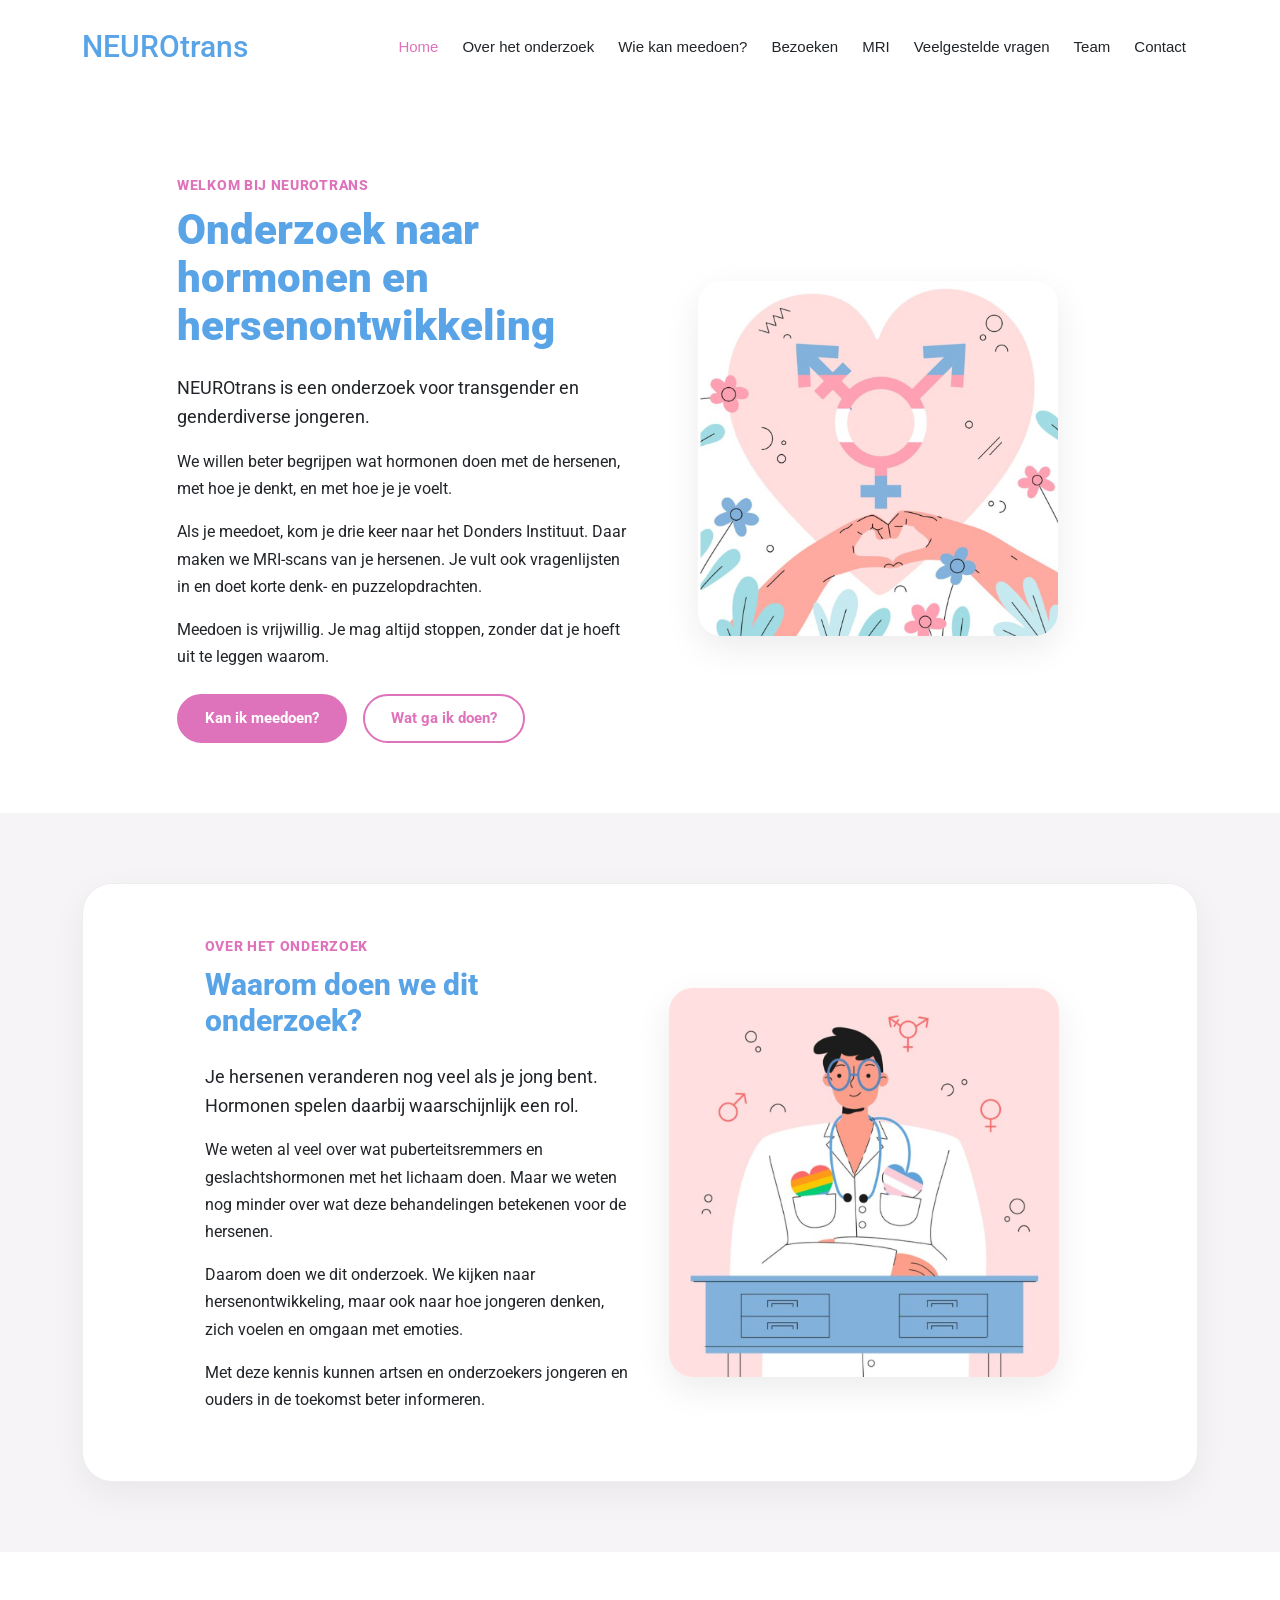
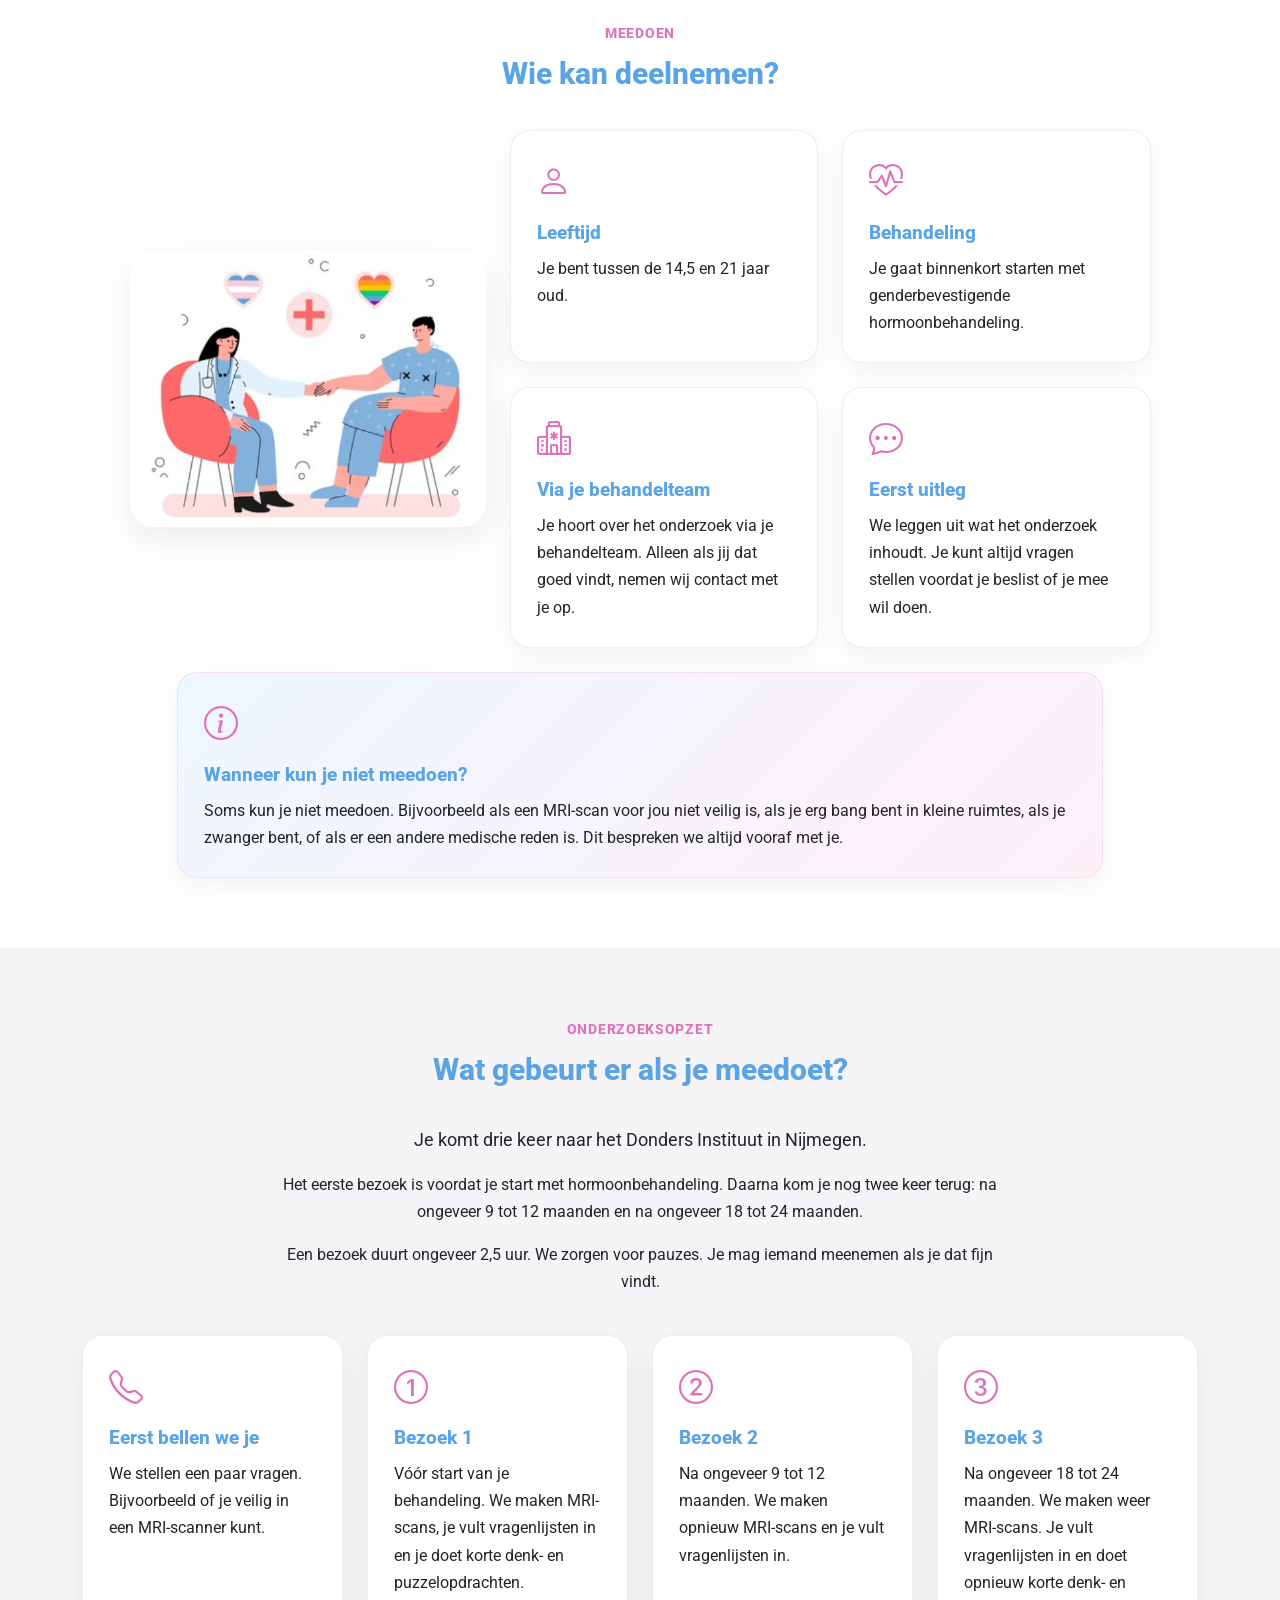
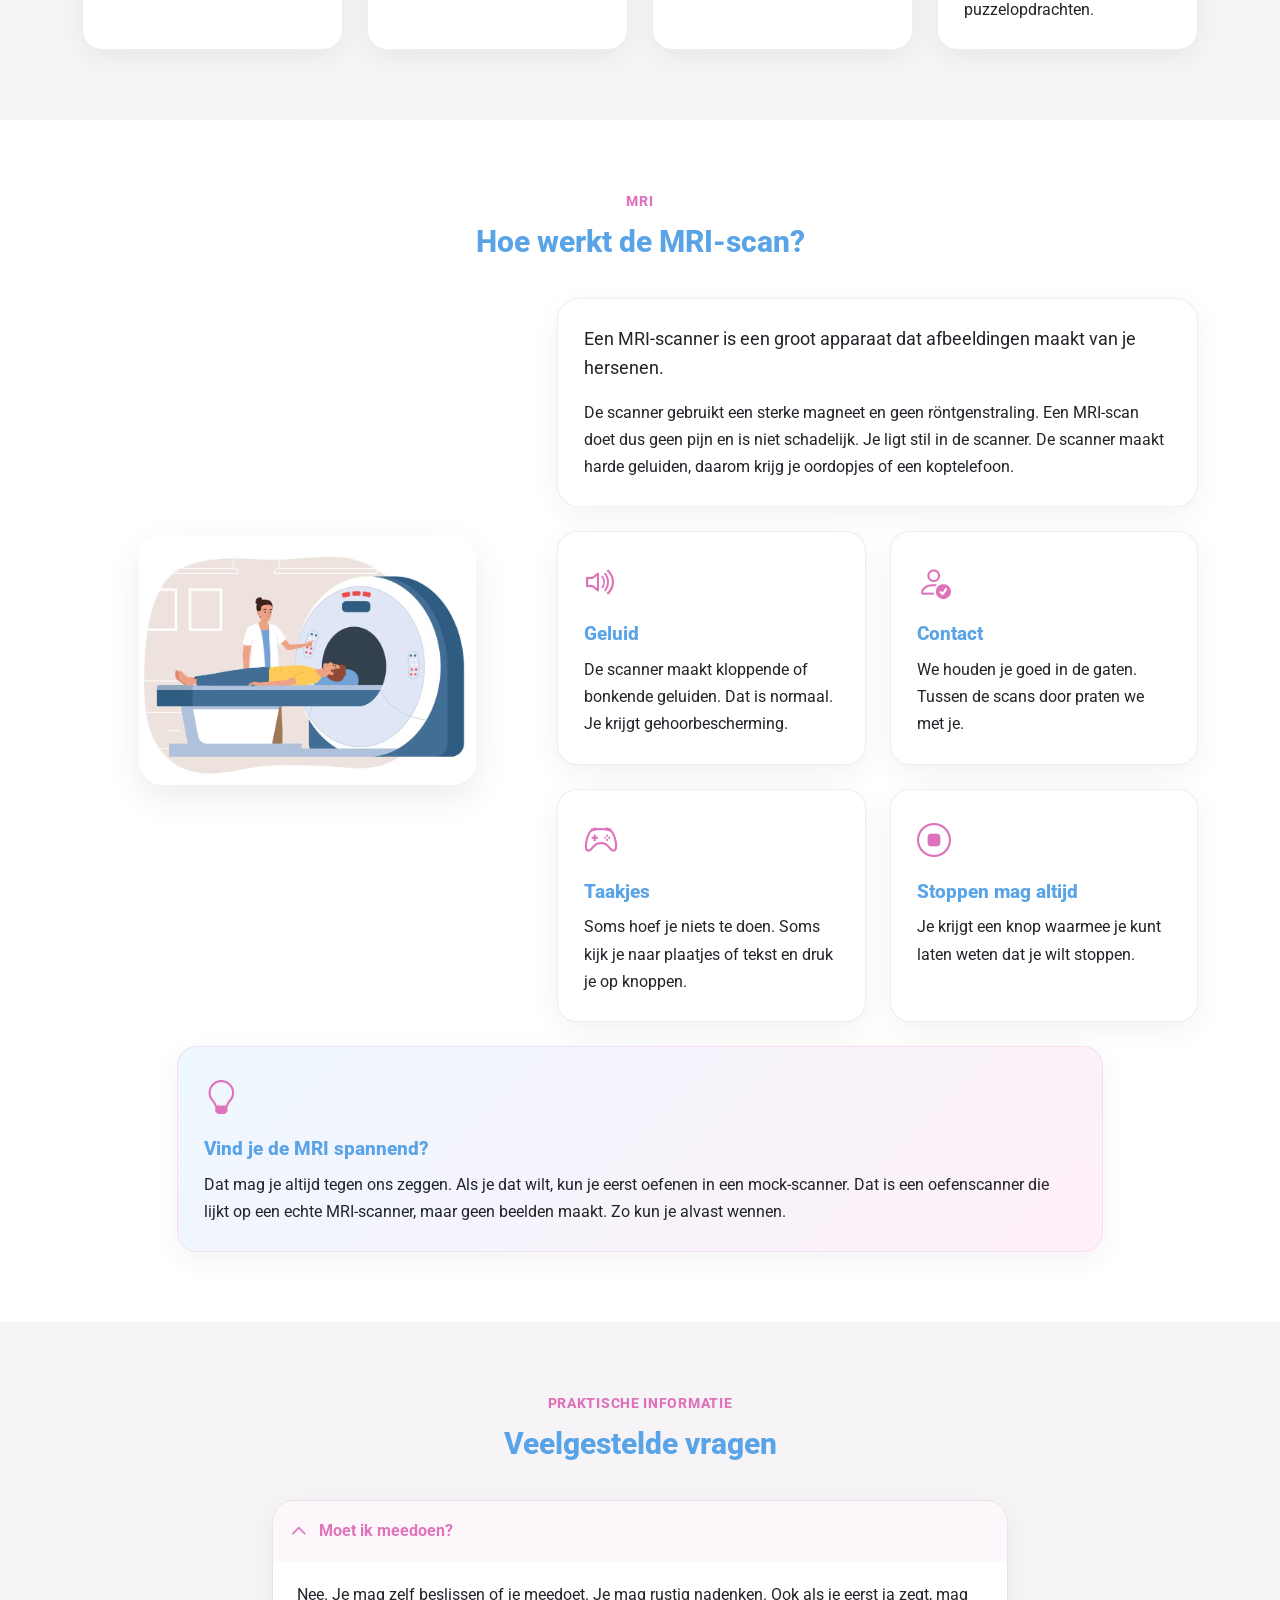
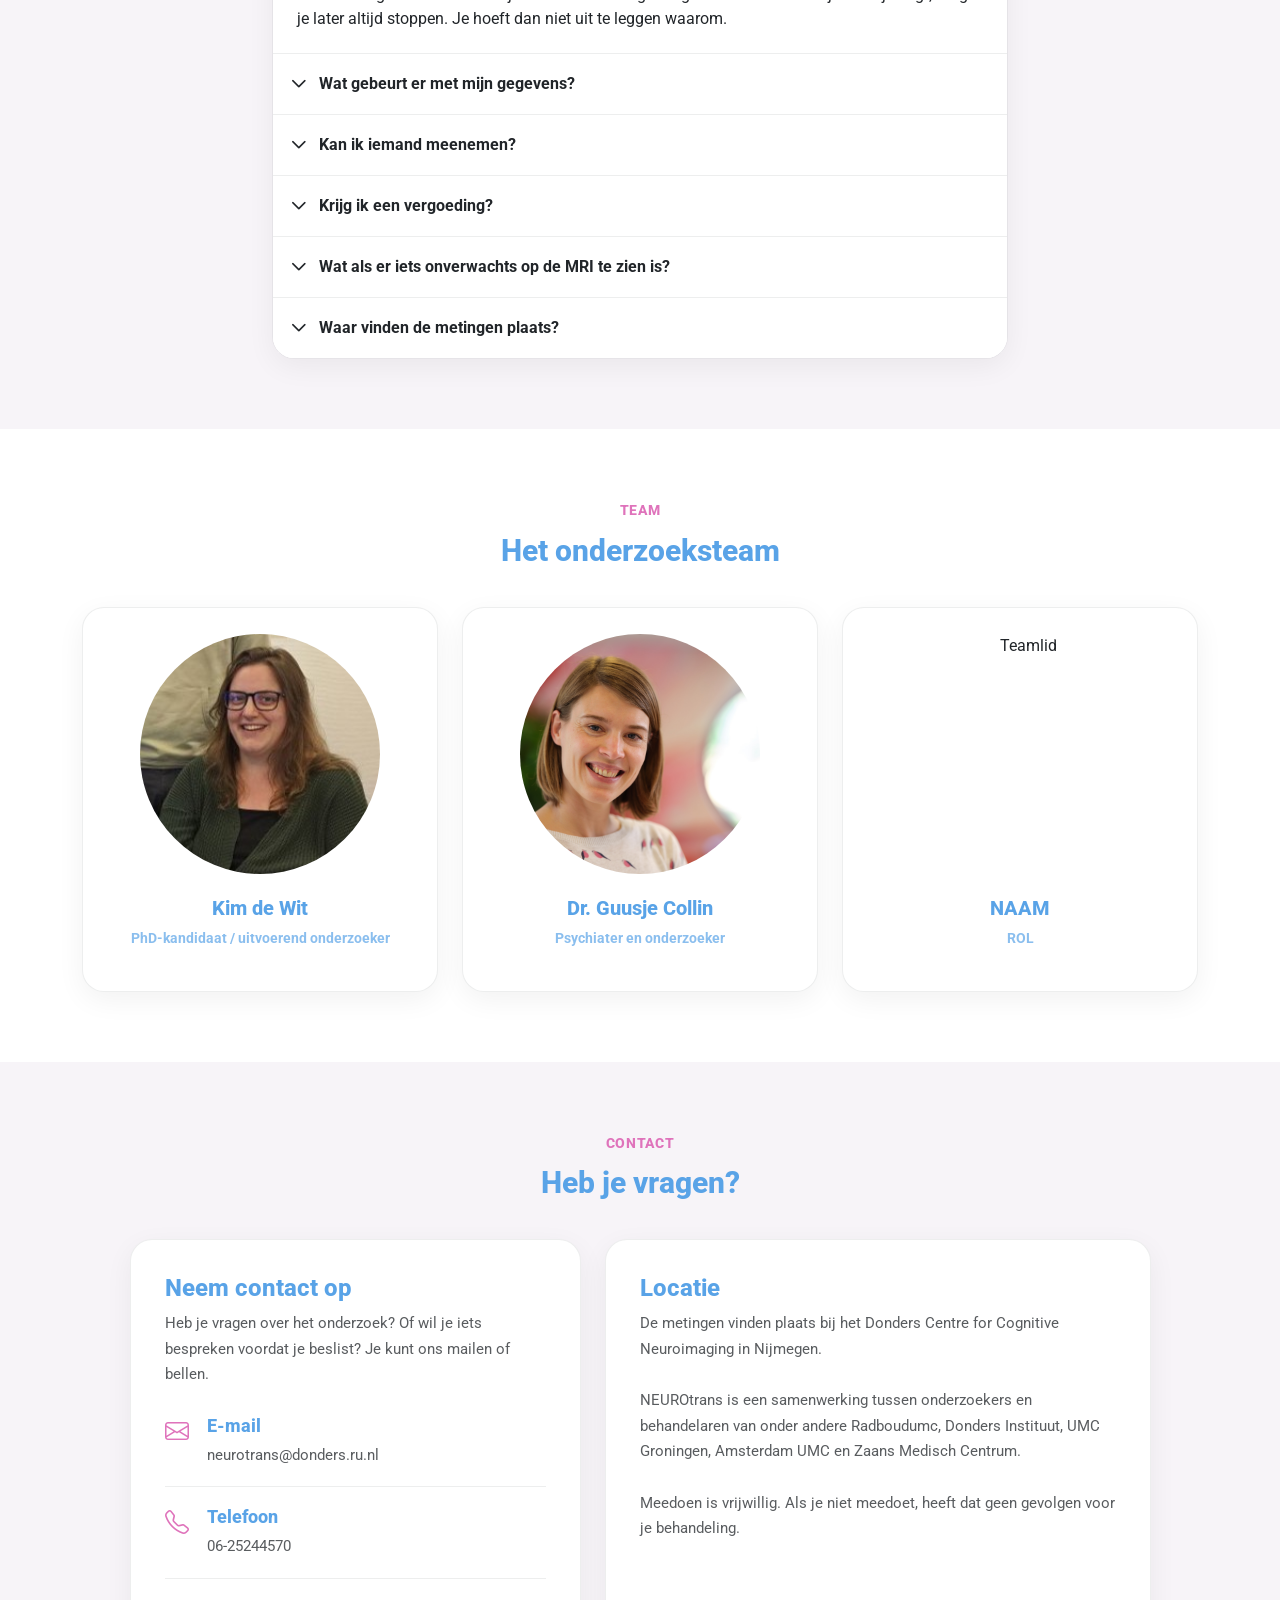
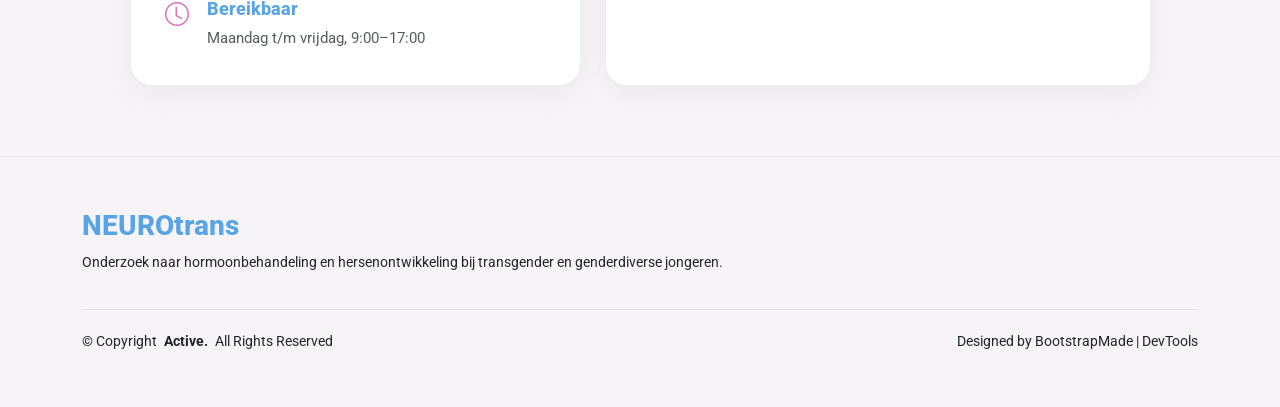
==== commit 1a96f221: "Add Guusje + text changes" ====
--- a/index.html
+++ b/index.html
@@ -67,7 +67,7 @@
 
             <p class="lead" data-aos="fade-up">NEUROtrans is een onderzoek voor transgender en genderdiverse jongeren.</p>
             <p data-aos="fade-up">We willen beter begrijpen wat hormonen doen met de hersenen, met hoe je denkt, en met hoe je je voelt.</p>
-            <p data-aos="fade-up">Als je meedoet, kom je drie keer naar het Donders Instituut. Daar maken we MRI-scans van je hersenen. Je vult ook vragenlijsten in en doet korte opdrachtjes.</p>
+            <p data-aos="fade-up">Als je meedoet, kom je drie keer naar het Donders Instituut. Daar maken we MRI-scans van je hersenen. Je vult ook vragenlijsten in en doet korte denk- en puzzelopdrachten.</p>
             <p data-aos="fade-up">Meedoen is vrijwillig. Je mag altijd stoppen, zonder dat je hoeft uit te leggen waarom.</p>
 
             <div class="d-flex flex-column flex-sm-row gap-3 mt-4" data-aos="fade-up">
@@ -148,7 +148,7 @@
                 <div class="services-item" data-aos="fade-up" data-aos-delay="300">
                   <div class="services-icon"><i class="bi bi-chat-dots"></i></div>
                   <h3>Eerst uitleg</h3>
-                  <p>We leggen rustig uit wat het onderzoek inhoudt. Je kunt altijd vragen stellen voordat je beslist.</p>
+                  <p>We leggen uit wat het onderzoek inhoudt. Je kunt altijd vragen stellen voordat je beslist of je mee wil doen.</p>
                 </div>
               </div>
 
@@ -215,7 +215,7 @@
             <div class="services-item h-100" data-aos="fade-up" data-aos-delay="300">
               <div class="services-icon"><i class="bi bi-3-circle"></i></div>
               <h3>Bezoek 3</h3>
-              <p>Na ongeveer 18 tot 24 maanden. We maken weer MRI-scans. Je vult vragenlijsten in en doet opnieuw korte opdrachtjes.</p>
+              <p>Na ongeveer 18 tot 24 maanden. We maken weer MRI-scans. Je vult vragenlijsten in en doet opnieuw korte denk- en puzzelopdrachten.</p>
             </div>
           </div>
         </div>
@@ -240,7 +240,7 @@
           <div class="col-lg-7" data-aos="fade-up" data-aos-delay="100">
             <div class="text-card mb-4">
               <p class="lead">Een MRI-scanner is een groot apparaat dat afbeeldingen maakt van je hersenen.</p>
-              <p class="mb-0">Een MRI-scan doet geen pijn. De scanner gebruikt een sterke magneet en geen röntgenstraling. Je ligt stil in de scanner. De scanner maakt harde geluiden, daarom krijg je oordopjes of een koptelefoon.</p>
+              <p class="mb-0">De scanner gebruikt een sterke magneet en geen röntgenstraling. Een MRI-scan doet dus geen pijn en is niet schadelijk. Je ligt stil in de scanner. De scanner maakt harde geluiden, daarom krijg je oordopjes of een koptelefoon.</p>
             </div>
 
             <div class="row gy-4">
@@ -321,7 +321,7 @@
               <div class="accordion-item">
                 <h2 class="mb-0"><button class="btn btn-link collapsed" type="button" data-bs-toggle="collapse" data-bs-target="#collapse-faq-3" aria-expanded="false" aria-controls="collapse-faq-3">Kan ik iemand meenemen?</button></h2>
                 <div id="collapse-faq-3" class="collapse" data-bs-parent="#accordion-faq">
-                  <div class="accordion-body">Ja. Je mag iemand meenemen als je dat fijn vindt. Bijvoorbeeld een ouder, verzorger of andere begeleider.</div>
+                  <div class="accordion-body">Ja. Je mag iemand meenemen als je dat fijn vindt. Bijvoorbeeld een ouder, verzorger, begeleider of vriend of vriendin. Als je onder de 16 jaar oud bent is het verplicht dat je samen komt met een ouder of verzorger</div>
                 </div>
               </div>
 
@@ -335,7 +335,7 @@
               <div class="accordion-item">
                 <h2 class="mb-0"><button class="btn btn-link collapsed" type="button" data-bs-toggle="collapse" data-bs-target="#collapse-faq-5" aria-expanded="false" aria-controls="collapse-faq-5">Wat als er iets onverwachts op de MRI te zien is?</button></h2>
                 <div id="collapse-faq-5" class="collapse" data-bs-parent="#accordion-faq">
-                  <div class="accordion-body">Heel soms is er op een MRI-scan iets te zien dat belangrijk kan zijn voor je gezondheid. Dan laten we dit beoordelen. Als vervolgonderzoek nodig is, word jij of worden je ouders/verzorgers hierover geïnformeerd.</div>
+                  <div class="accordion-body">Heel soms is er op een MRI-scan iets onverwachts te zien. Dan laten we dit beoordelen. Als dit belangrijk kan zijn voor je gezondheid en er vervolgonderzoek nodig is, word jij of worden je ouders/verzorgers hierover geïnformeerd.</div>
                 </div>
               </div>
 
@@ -366,16 +366,14 @@
               <div class="pic"><img src="assets/img/team/Kim_de_Wit.jpg" class="img-fluid" alt="Kim de Wit"></div>
               <h3><a href="#team">Kim de Wit</a></h3>
               <span class="position">PhD-kandidaat / uitvoerend onderzoeker</span>
-              <p>Kim helpt bij de dagelijkse uitvoering van NEUROtrans en is een van de vaste contactpersonen voor deelnemers.</p>
             </div>
           </div>
 
           <div class="col-md-6 col-lg-4" data-aos="fade-up" data-aos-delay="100">
             <div class="team text-center team-card">
-              <div class="pic"><img src="assets/img/team/teammember.jpg" class="img-fluid" alt="Teamlid"></div>
-              <h3><a href="#team">NAAM</a></h3>
-              <span class="position">ROL</span>
-              <p>Functie</p>
+              <div class="pic"><img src="assets/img/team/Guusje_Collin.jpg" class="img-fluid" alt="Teamlid"></div>
+              <h3><a href="#team">Dr. Guusje Collin</a></h3>
+              <span class="position">Psychiater en onderzoeker</span>
             </div>
           </div>
 
@@ -384,7 +382,6 @@
               <div class="pic"><img src="assets/img/team/teammember.jpg" class="img-fluid" alt="Teamlid"></div>
               <h3><a href="#team">NAAM</a></h3>
               <span class="position">ROL</span>
-              <p>Functie</p>
             </div>
           </div>
         </div>
--- a/assets/css/main.css
+++ b/assets/css/main.css
@@ -572,3 +572,18 @@
   .services-item, .text-card, .contact .info, .team-card { padding: 22px; }
   .hero-img, .section-img, .participation-img { max-width: 280px; }
 }
+
+.team-card .pic {
+  width: 240px;
+  height: 240px;
+  margin: 0 auto 20px auto;
+  overflow: hidden;
+  border-radius: 50%;
+}
+
+.team-card .pic img {
+  width: 100%;
+  height: 100%;
+  object-fit: cover;
+  display: block;
+}
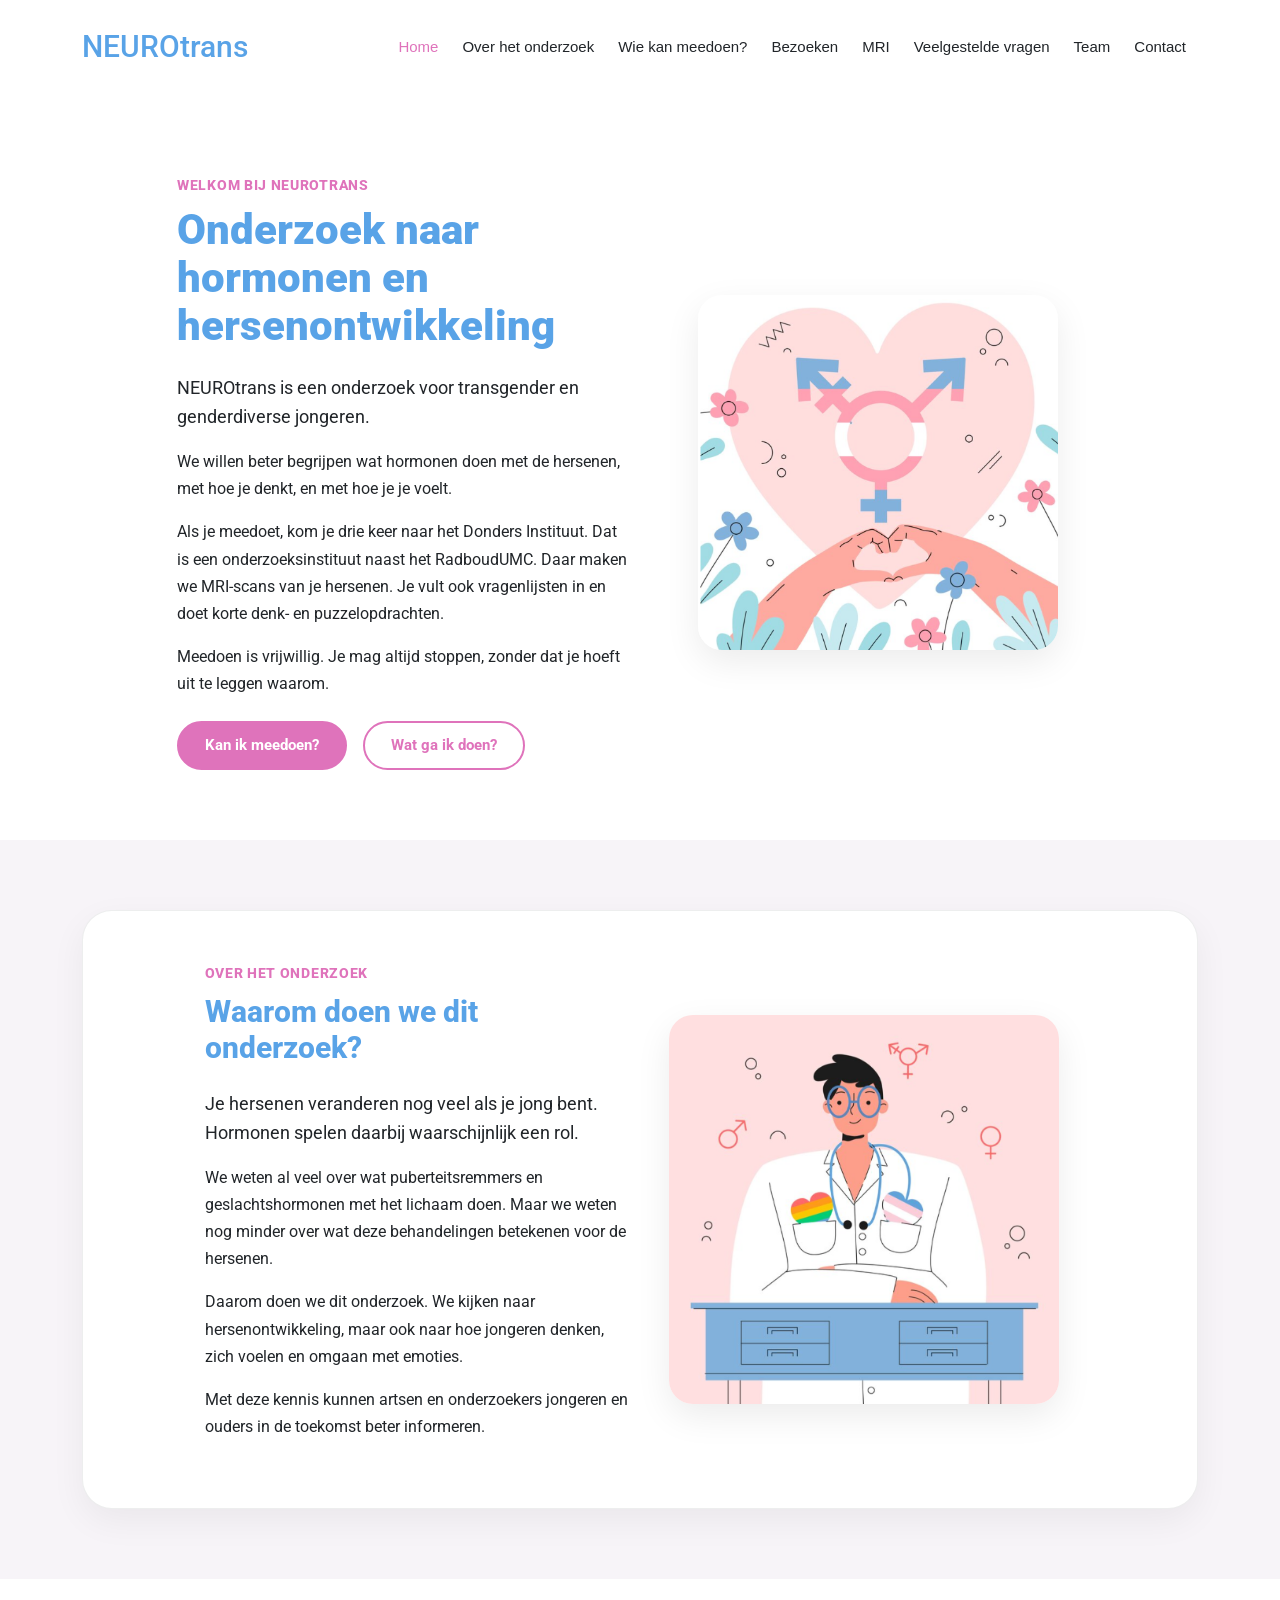
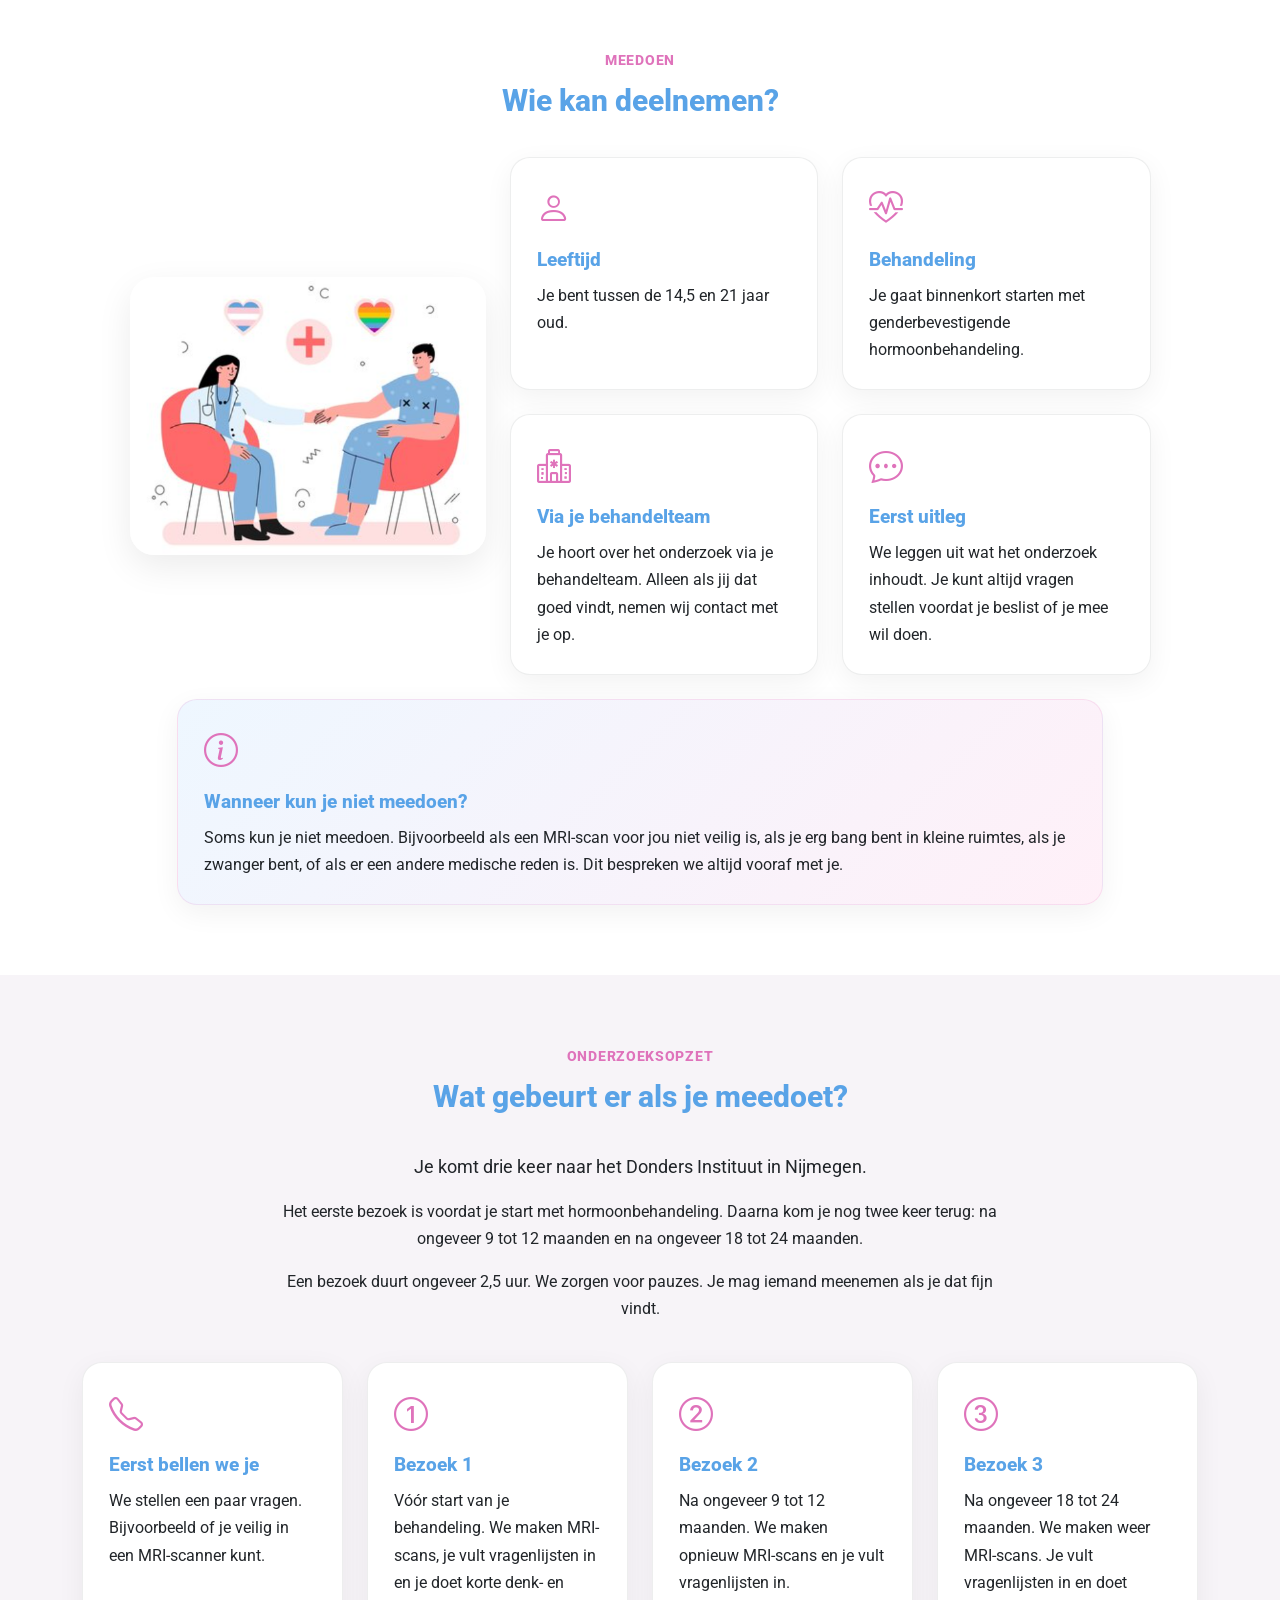
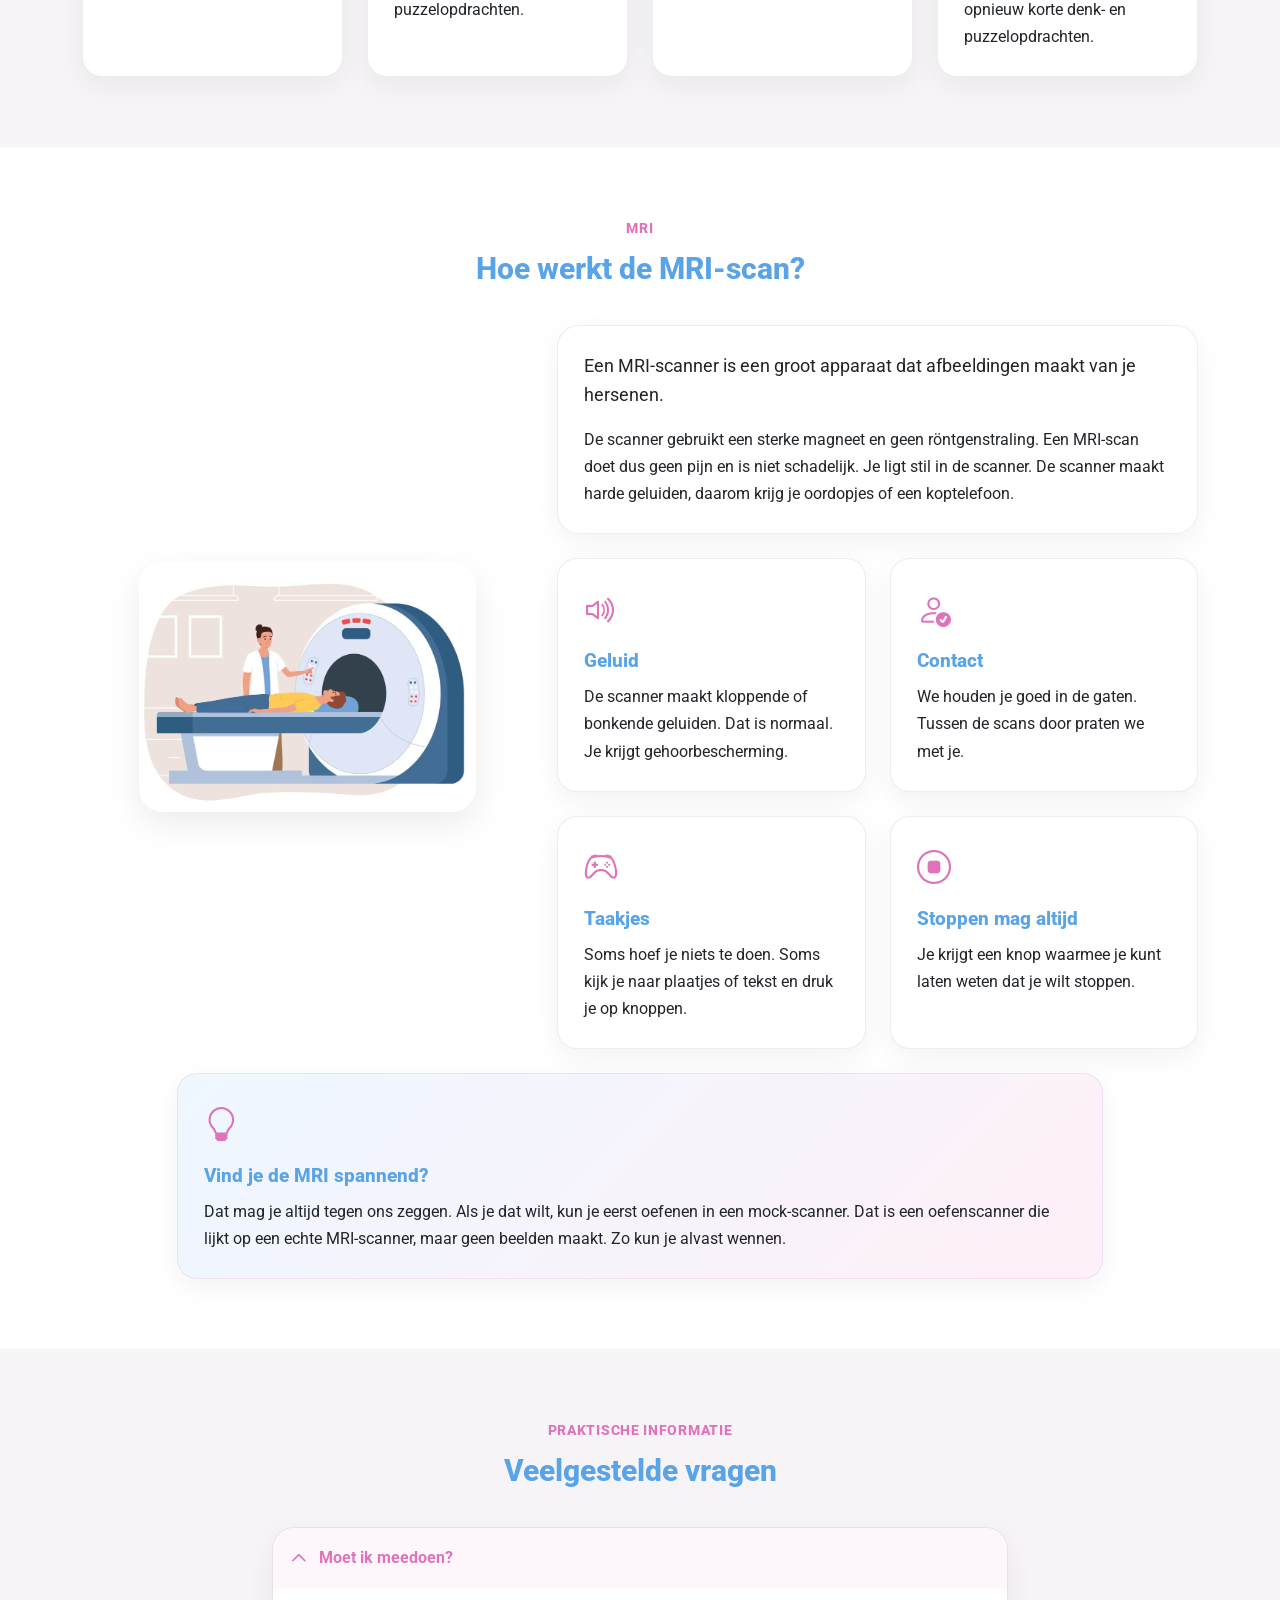
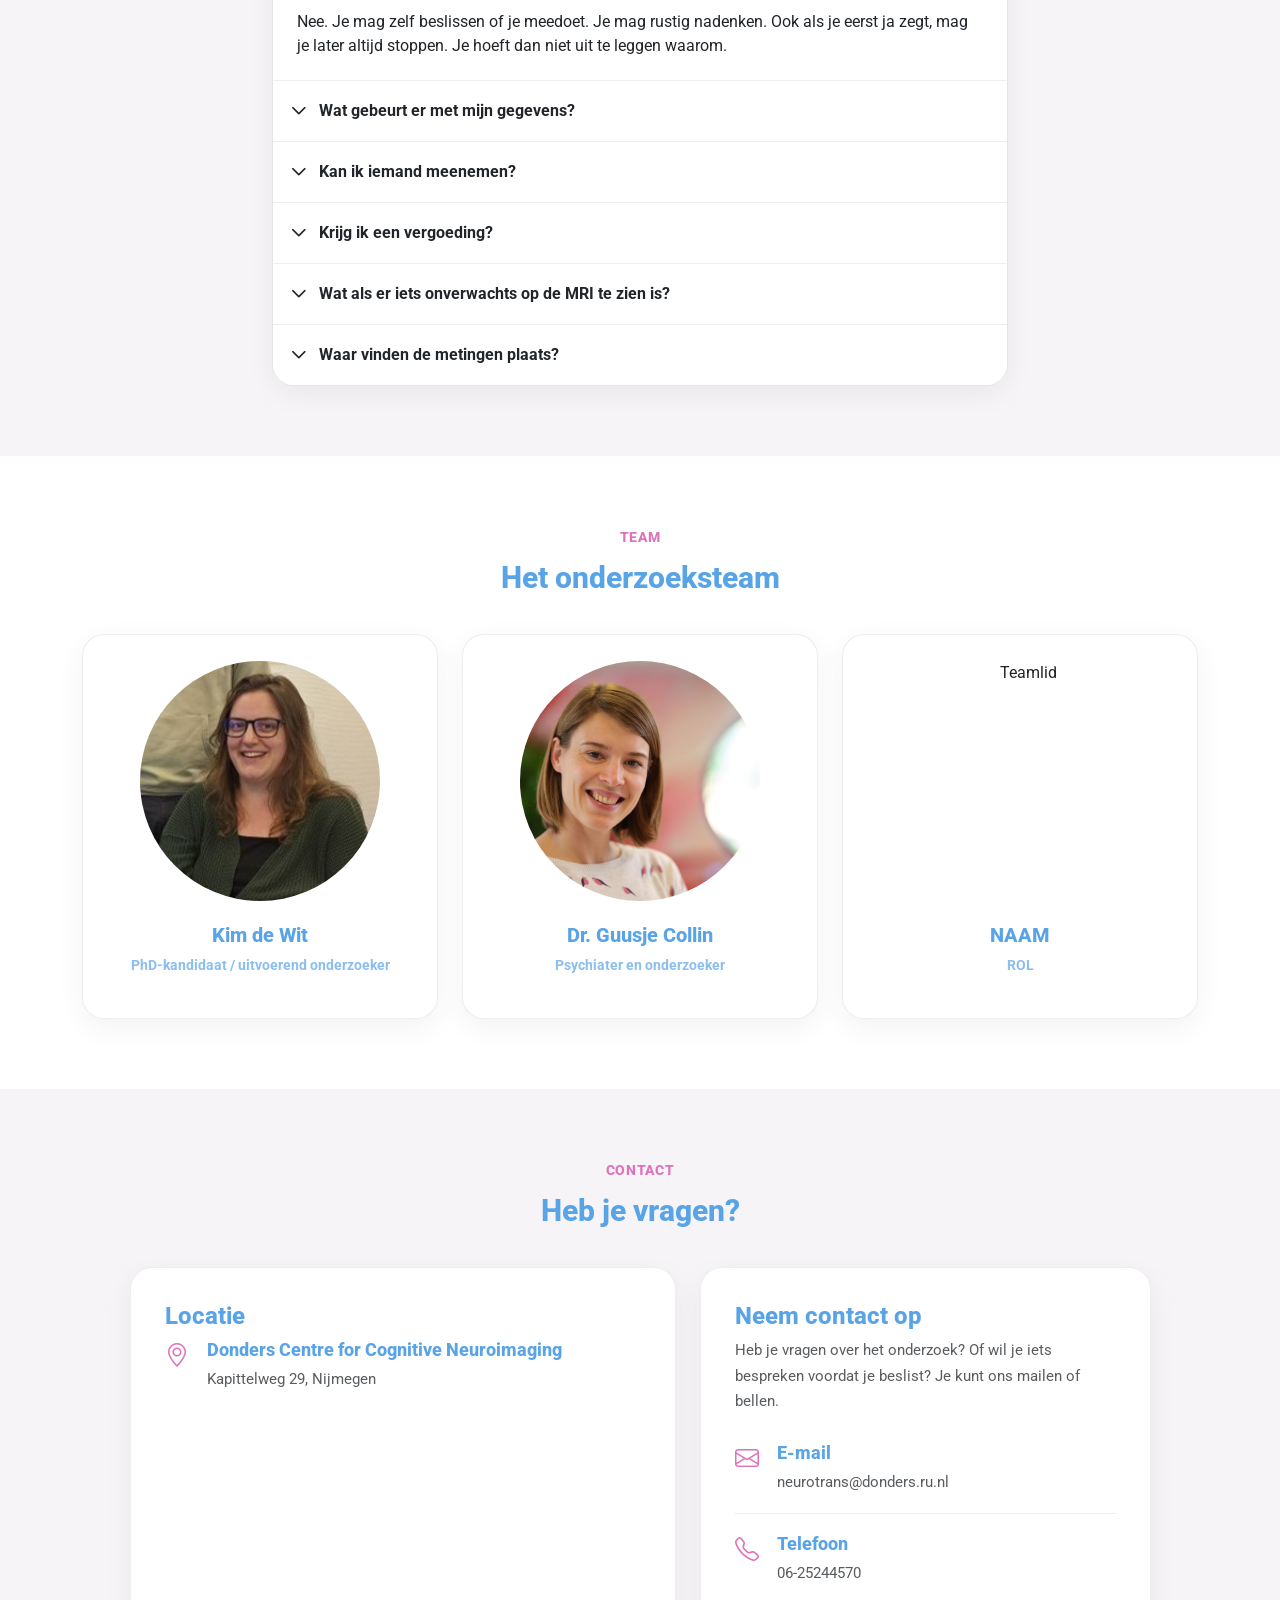
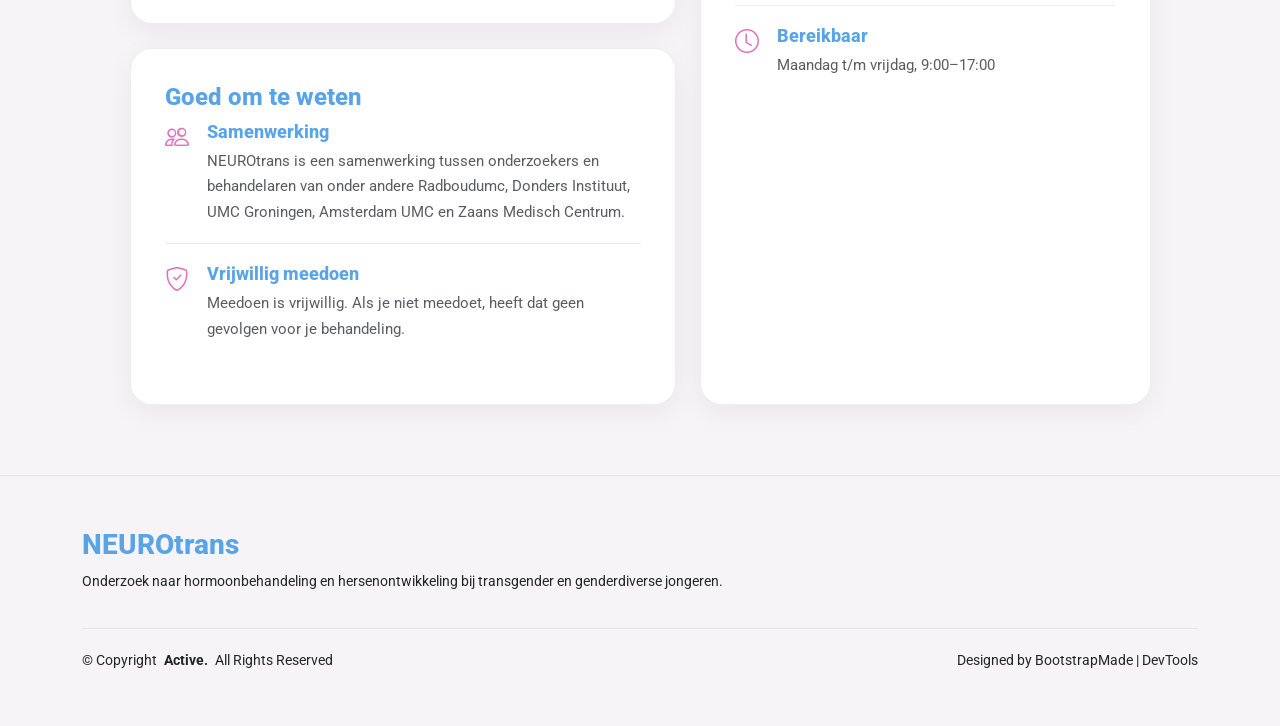
==== commit c0673a83: "Added map for Donders" ====
--- a/index.html
+++ b/index.html
@@ -67,7 +67,7 @@
 
             <p class="lead" data-aos="fade-up">NEUROtrans is een onderzoek voor transgender en genderdiverse jongeren.</p>
             <p data-aos="fade-up">We willen beter begrijpen wat hormonen doen met de hersenen, met hoe je denkt, en met hoe je je voelt.</p>
-            <p data-aos="fade-up">Als je meedoet, kom je drie keer naar het Donders Instituut. Daar maken we MRI-scans van je hersenen. Je vult ook vragenlijsten in en doet korte denk- en puzzelopdrachten.</p>
+            <p data-aos="fade-up">Als je meedoet, kom je drie keer naar het Donders Instituut. Dat is een onderzoeksinstituut naast het RadboudUMC. Daar maken we MRI-scans van je hersenen. Je vult ook vragenlijsten in en doet korte denk- en puzzelopdrachten.</p>
             <p data-aos="fade-up">Meedoen is vrijwillig. Je mag altijd stoppen, zonder dat je hoeft uit te leggen waarom.</p>
 
             <div class="d-flex flex-column flex-sm-row gap-3 mt-4" data-aos="fade-up">
@@ -391,47 +391,113 @@
 
     <section id="contact" class="contact section light-background">
       <div class="container">
+
         <div class="section-title" data-aos="fade-up">
           <p>Contact</p>
           <h2>Heb je vragen?</h2>
         </div>
 
         <div class="row gy-4 justify-content-center">
+
+          <!-- LINKERKOLOM -->
+          <div class="col-lg-6 d-flex flex-column gap-4">
+
+            <!-- LOCATIE -->
+            <div class="info">
+              <h3>Locatie</h3>
+
+              <div class="info-item d-flex">
+                <i class="bi bi-geo-alt flex-shrink-0"></i>
+                <div>
+                  <h4>Donders Centre for Cognitive Neuroimaging</h4>
+                  <p>Kapittelweg 29, Nijmegen</p>
+                </div>
+              </div>
+
+              <div class="map mt-4">
+                <iframe
+                  src="https://www.google.com/maps?q=Donders+Centre+for+Cognitive+Neuroimaging+Nijmegen&output=embed"
+                  width="100%"
+                  height="200"
+                  style="border:0;"
+                  allowfullscreen=""
+                  loading="lazy">
+                </iframe>
+              </div>
+            </div>
+
+            <!-- EXTRA INFO -->
+            <div class="info">
+              <h3>Goed om te weten</h3>
+
+              <div class="info-item d-flex">
+                <i class="bi bi-people flex-shrink-0"></i>
+                <div>
+                  <h4>Samenwerking</h4>
+                  <p>
+                    NEUROtrans is een samenwerking tussen onderzoekers en behandelaren van onder andere
+                    Radboudumc, Donders Instituut, UMC Groningen, Amsterdam UMC en Zaans Medisch Centrum.
+                  </p>
+                </div>
+              </div>
+
+              <div class="info-item d-flex">
+                <i class="bi bi-shield-check flex-shrink-0"></i>
+                <div>
+                  <h4>Vrijwillig meedoen</h4>
+                  <p>
+                    Meedoen is vrijwillig. Als je niet meedoet, heeft dat geen gevolgen voor je behandeling.
+                  </p>
+                </div>
+              </div>
+
+            </div>
+
+          </div>
+
+          <!-- RECHTERKOLOM -->
           <div class="col-lg-5">
+
             <div class="info">
               <h3>Neem contact op</h3>
-              <p>Heb je vragen over het onderzoek? Of wil je iets bespreken voordat je beslist? Je kunt ons mailen of bellen.</p>
+
+              <p>
+                Heb je vragen over het onderzoek? Of wil je iets bespreken voordat je beslist?
+                Je kunt ons mailen of bellen.
+              </p>
 
               <div class="info-item d-flex">
                 <i class="bi bi-envelope flex-shrink-0"></i>
-                <div><h4>E-mail</h4><p>neurotrans@donders.ru.nl</p></div>
+                <div>
+                  <h4>E-mail</h4>
+                  <p>neurotrans@donders.ru.nl</p>
+                </div>
               </div>
 
               <div class="info-item d-flex">
                 <i class="bi bi-telephone flex-shrink-0"></i>
-                <div><h4>Telefoon</h4><p>06-25244570</p></div>
+                <div>
+                  <h4>Telefoon</h4>
+                  <p>06-25244570</p>
+                </div>
               </div>
 
               <div class="info-item d-flex">
                 <i class="bi bi-clock flex-shrink-0"></i>
-                <div><h4>Bereikbaar</h4><p>Maandag t/m vrijdag, 9:00–17:00</p></div>
-              </div>
-            </div>
-          </div>
-
-          <div class="col-lg-6">
-            <div class="info">
-              <h3>Locatie</h3>
-              <p>De metingen vinden plaats bij het Donders Centre for Cognitive Neuroimaging in Nijmegen.</p>
-              <p>NEUROtrans is een samenwerking tussen onderzoekers en behandelaren van onder andere Radboudumc, Donders Instituut, UMC Groningen, Amsterdam UMC en Zaans Medisch Centrum.</p>
-              <p>Meedoen is vrijwillig. Als je niet meedoet, heeft dat geen gevolgen voor je behandeling.</p>
-            </div>
-          </div>
-        </div>
-
-      </div>
-    </section>
-
+                <div>
+                  <h4>Bereikbaar</h4>
+                  <p>Maandag t/m vrijdag, 9:00–17:00</p>
+                </div>
+              </div>
+
+            </div>
+
+          </div>
+
+        </div>
+
+      </div>
+    </section>
   </main>
 
   <footer id="footer" class="footer light-background">
--- a/assets/css/main.css
+++ b/assets/css/main.css
@@ -587,3 +587,9 @@
   object-fit: cover;
   display: block;
 }
+
+.map iframe {
+  width: 100%;
+  height: 200px;
+  display: block;
+}
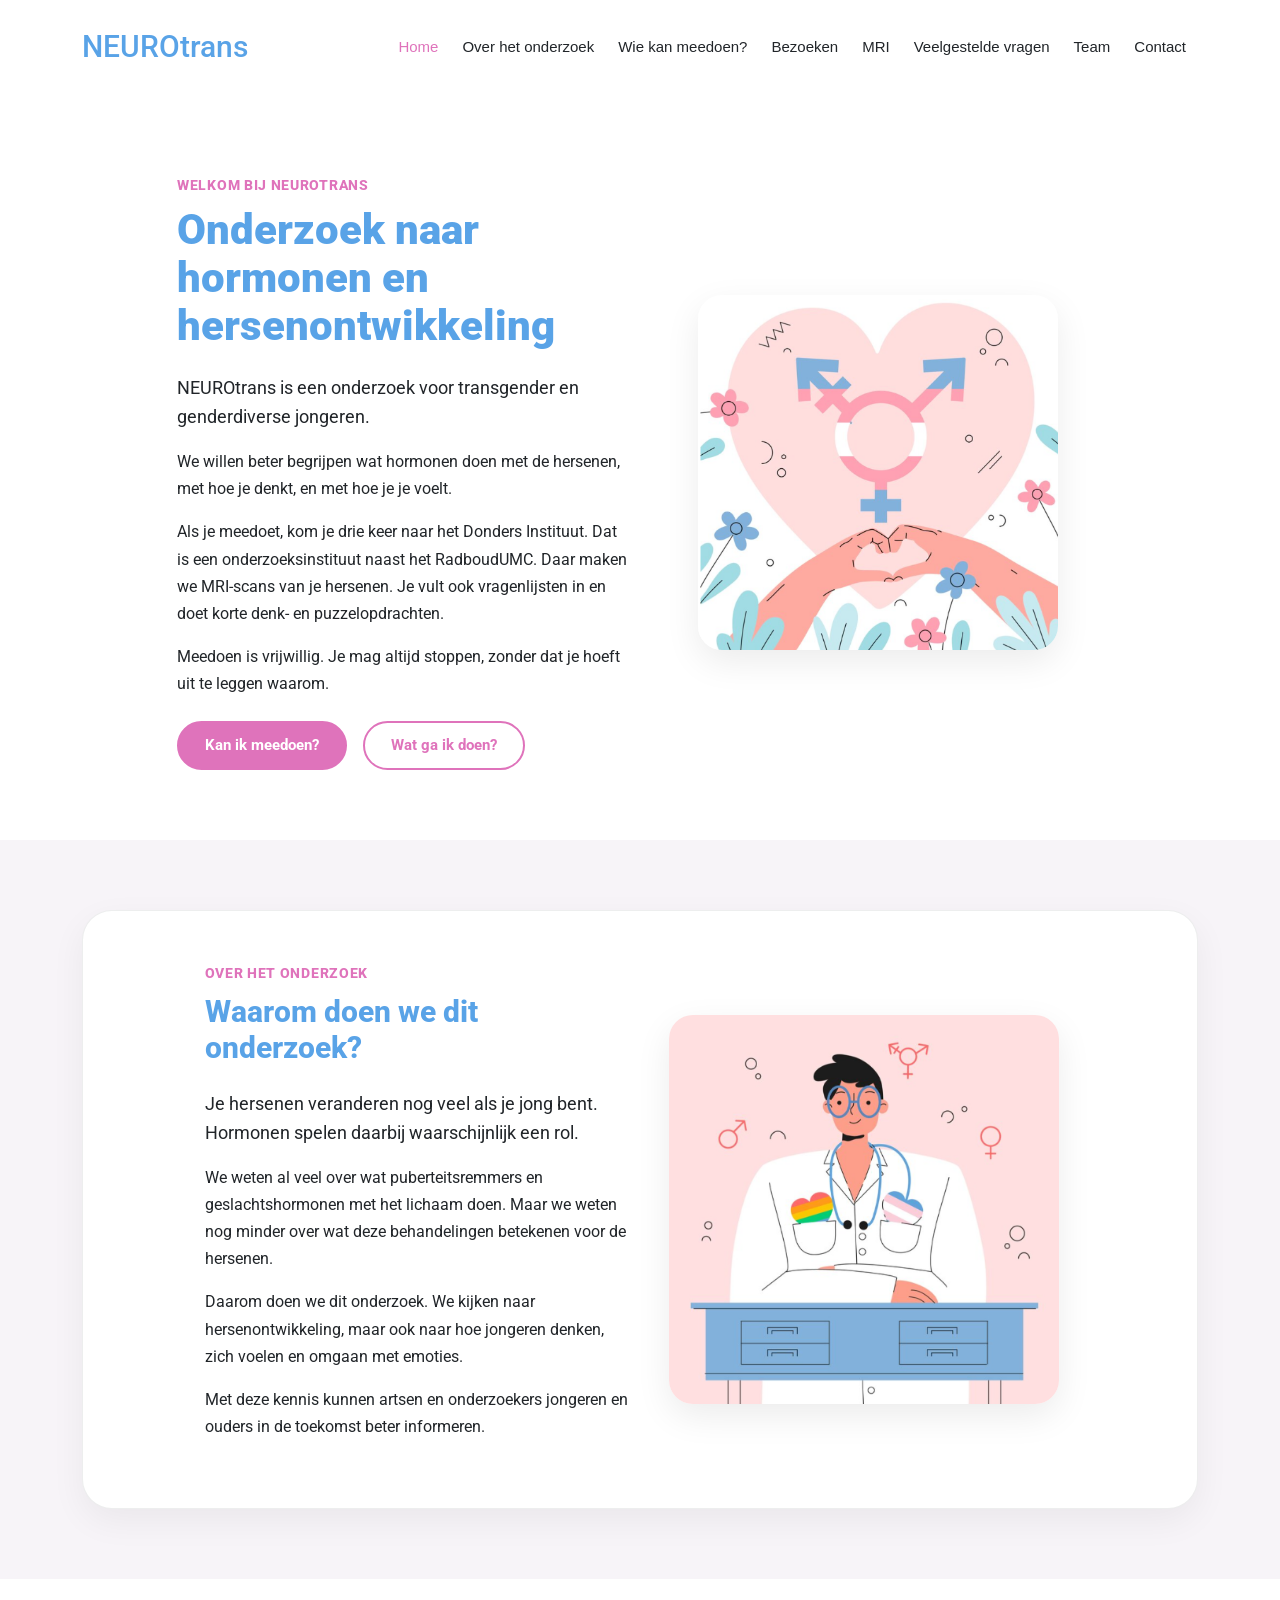
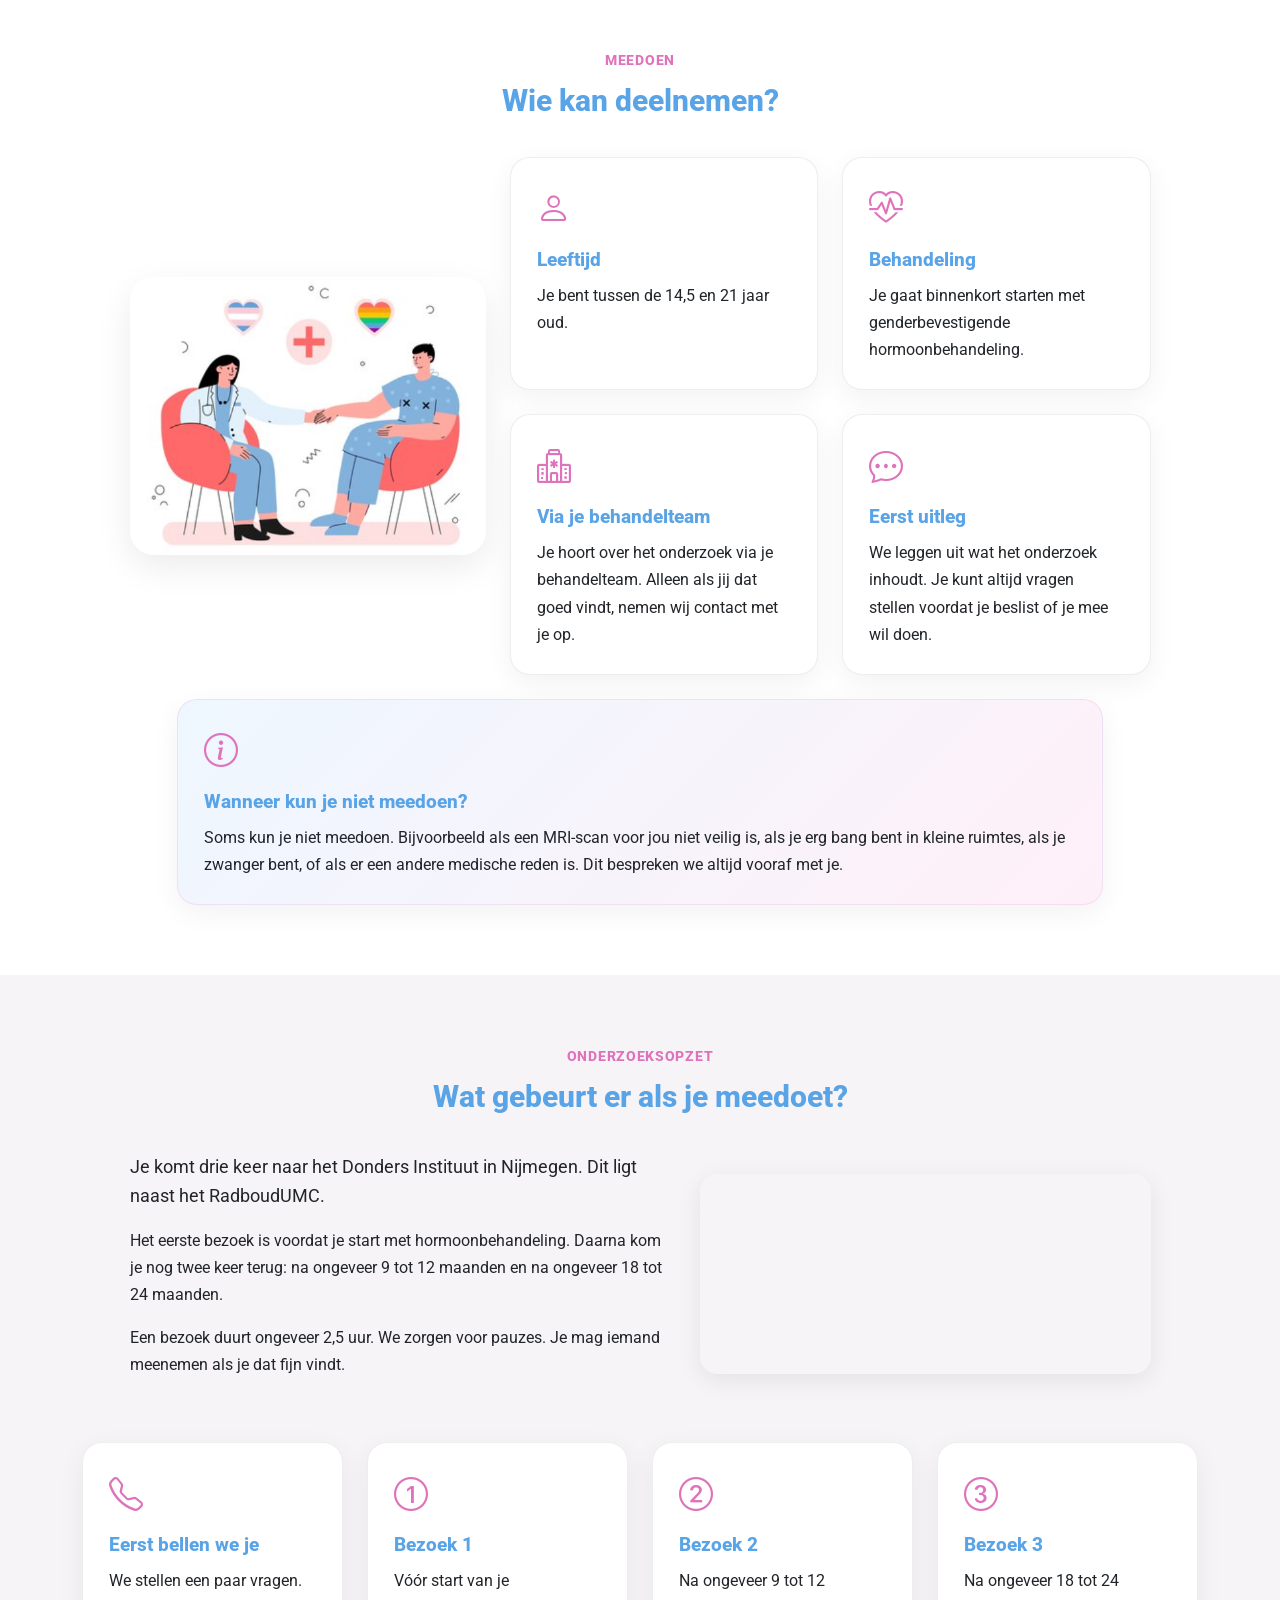
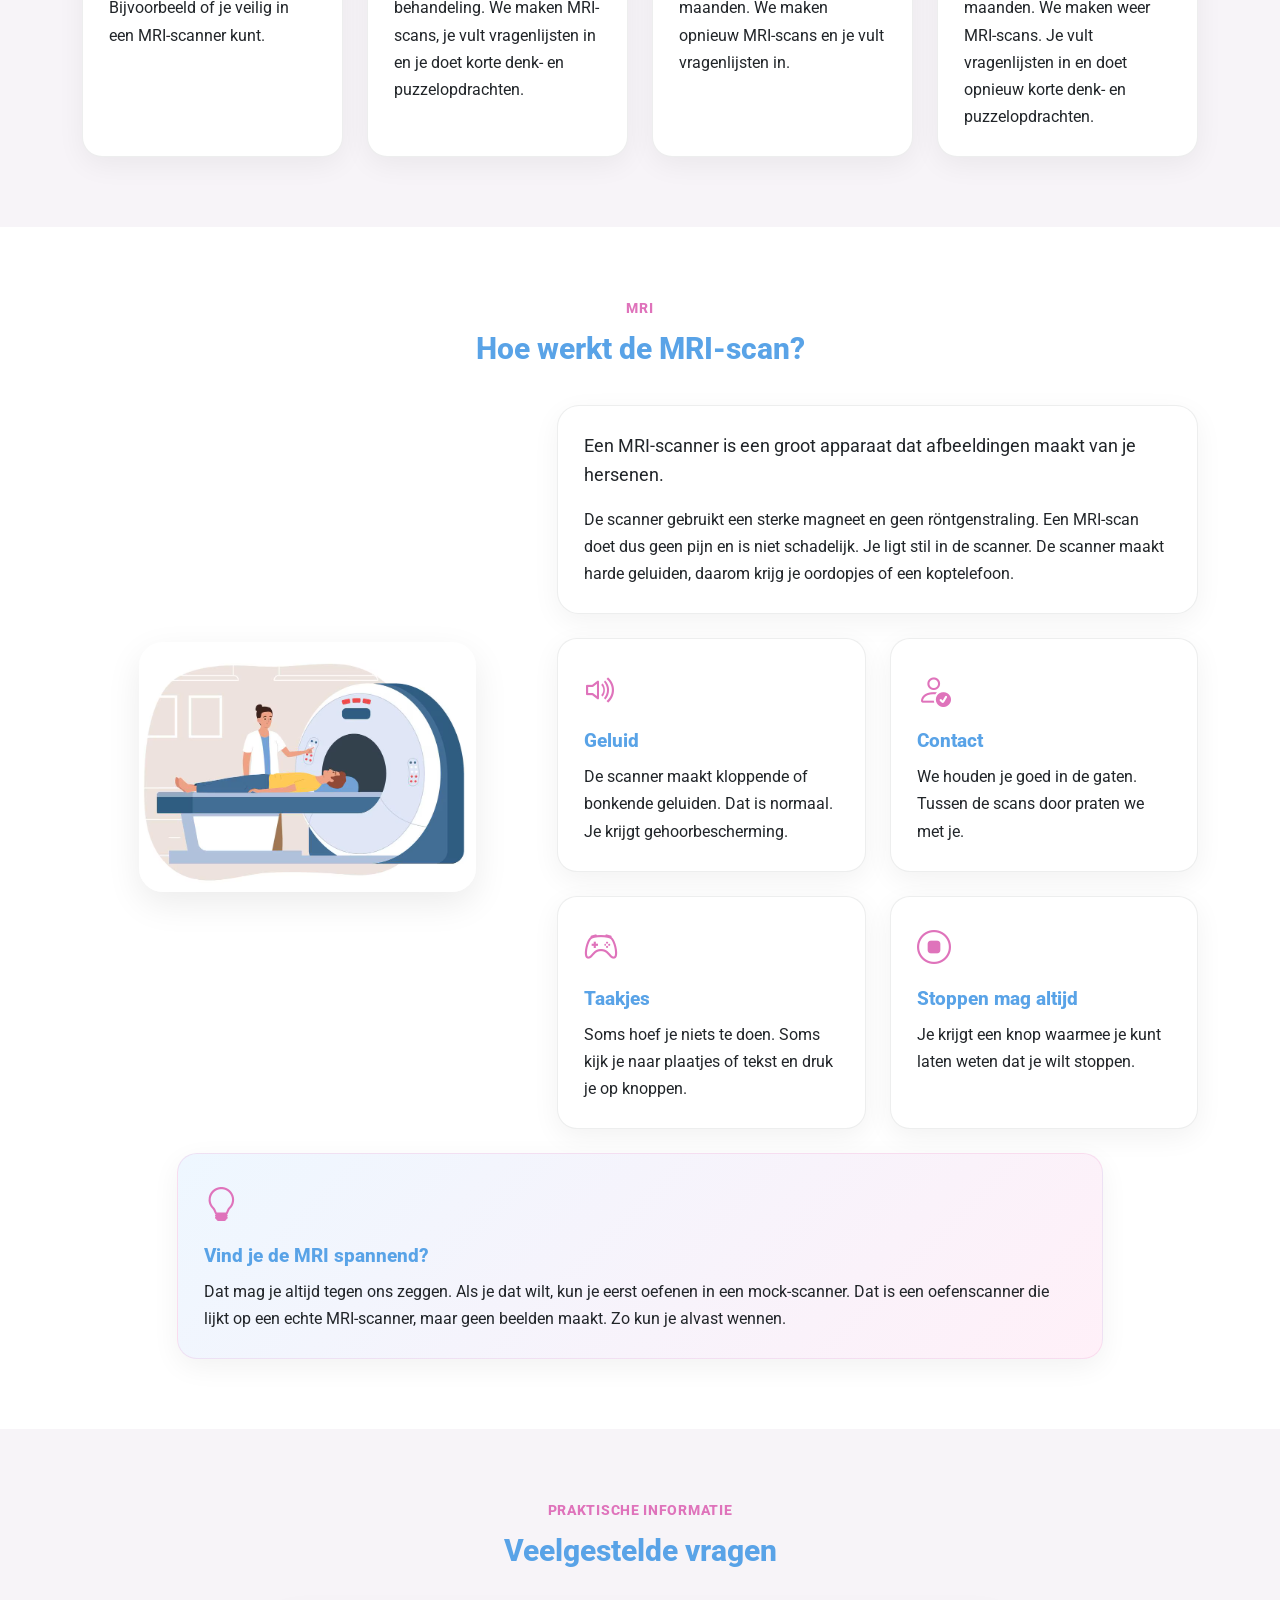
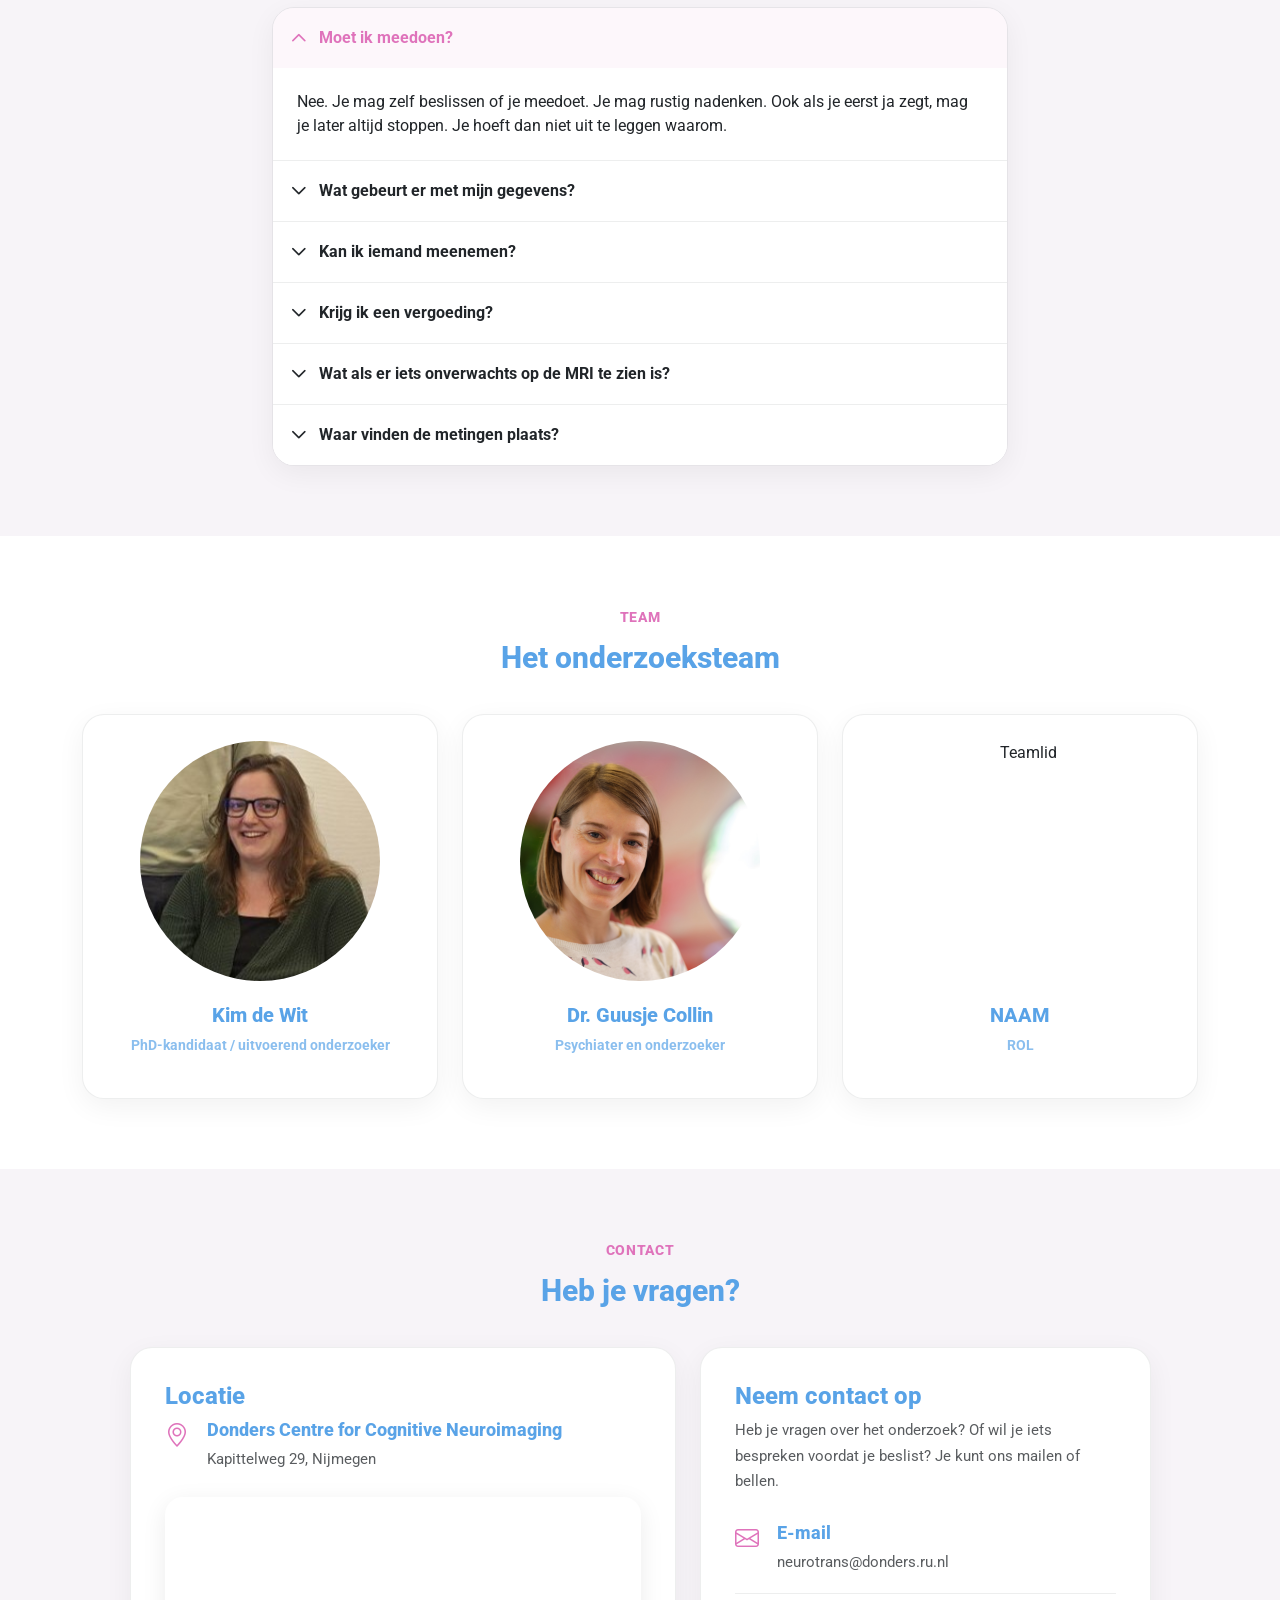
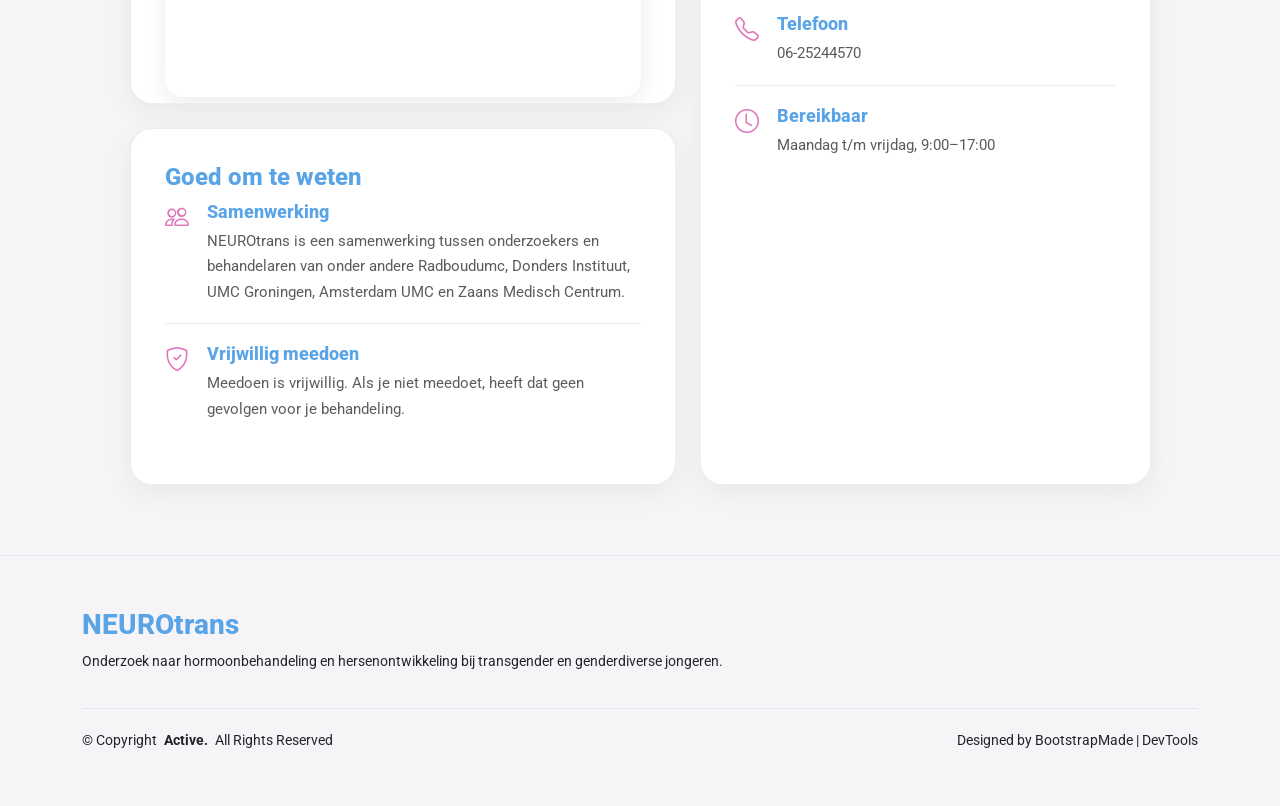
==== commit 31e0ed75: "second map + layout" ====
--- a/index.html
+++ b/index.html
@@ -178,13 +178,48 @@
           <h2>Wat gebeurt er als je meedoet?</h2>
         </div>
 
-        <div class="row justify-content-center mb-4">
-          <div class="col-lg-8 text-center" data-aos="fade-up">
-            <p class="lead">Je komt drie keer naar het Donders Instituut in Nijmegen.</p>
-            <p>Het eerste bezoek is voordat je start met hormoonbehandeling. Daarna kom je nog twee keer terug: na ongeveer 9 tot 12 maanden en na ongeveer 18 tot 24 maanden.</p>
-            <p>Een bezoek duurt ongeveer 2,5 uur. We zorgen voor pauzes. Je mag iemand meenemen als je dat fijn vindt.</p>
-          </div>
-        </div>
+        <div class="row align-items-center justify-content-center mb-5 gy-4">
+
+        <!-- TEKST -->
+        <div class="col-lg-6" data-aos="fade-up">
+          <div class="visit-intro">
+
+            <p class="lead">
+              Je komt drie keer naar het Donders Instituut in Nijmegen.
+              Dit ligt naast het RadboudUMC.
+            </p>
+
+            <p>
+              Het eerste bezoek is voordat je start met hormoonbehandeling.
+              Daarna kom je nog twee keer terug: na ongeveer 9 tot 12 maanden
+              en na ongeveer 18 tot 24 maanden.
+            </p>
+
+            <p>
+              Een bezoek duurt ongeveer 2,5 uur. We zorgen voor pauzes.
+              Je mag iemand meenemen als je dat fijn vindt.
+            </p>
+
+          </div>
+        </div>
+
+        <!-- MAP -->
+        <div class="col-lg-5" data-aos="fade-up" data-aos-delay="100">
+
+          <div class="map">
+            <iframe
+              src="https://www.google.com/maps?q=Donders+Centre+for+Cognitive+Neuroimaging+Nijmegen&output=embed"
+              width="100%"
+              height="260"
+              style="border:0;"
+              allowfullscreen=""
+              loading="lazy">
+            </iframe>
+          </div>
+
+        </div>
+
+      </div>
 
         <div class="row gy-4">
           <div class="col-md-6 col-lg-3">
--- a/assets/css/main.css
+++ b/assets/css/main.css
@@ -593,3 +593,22 @@
   height: 200px;
   display: block;
 }
+
+.visit-intro {
+  text-align: left;
+}
+
+.visit-intro .lead {
+  margin-bottom: 1rem;
+}
+
+.map {
+  border-radius: 18px;
+  overflow: hidden;
+  box-shadow: 0 6px 24px rgba(0, 0, 0, 0.08);
+}
+
+.map iframe {
+  display: block;
+  width: 100%;
+}
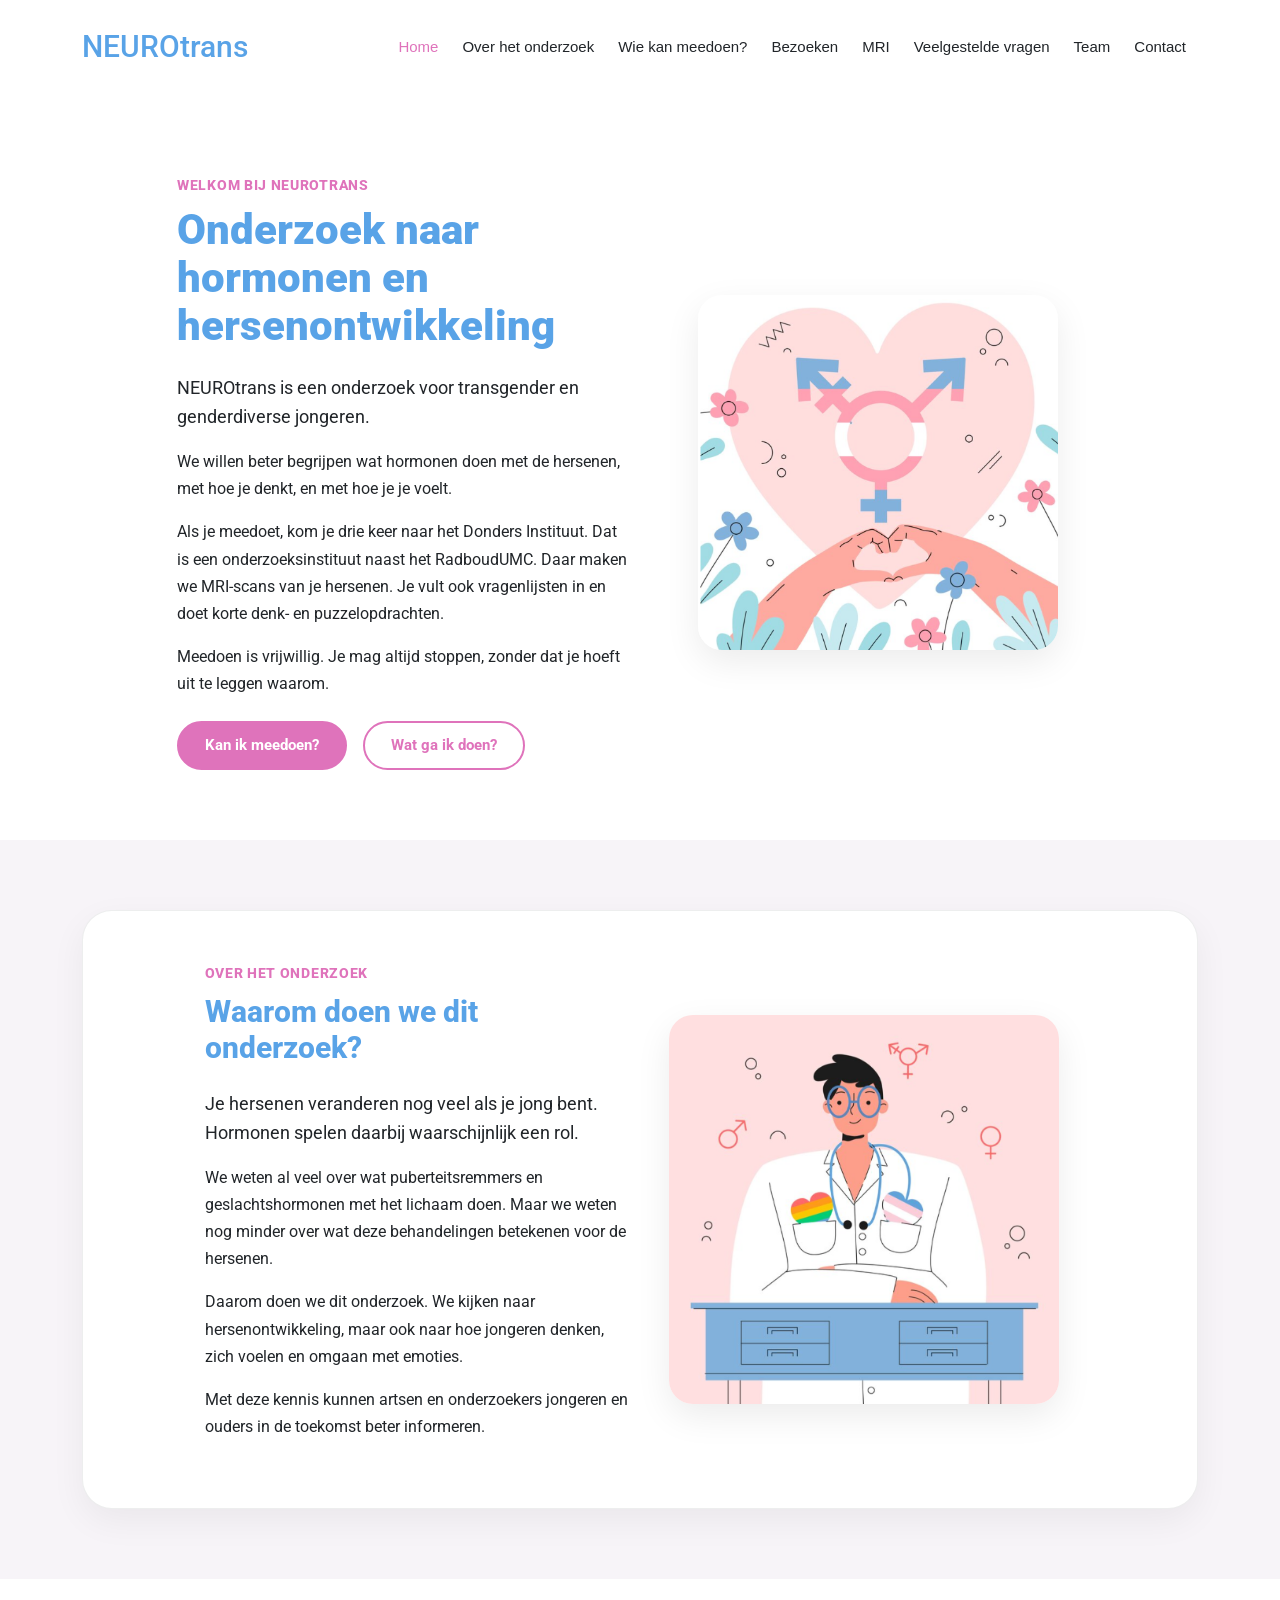
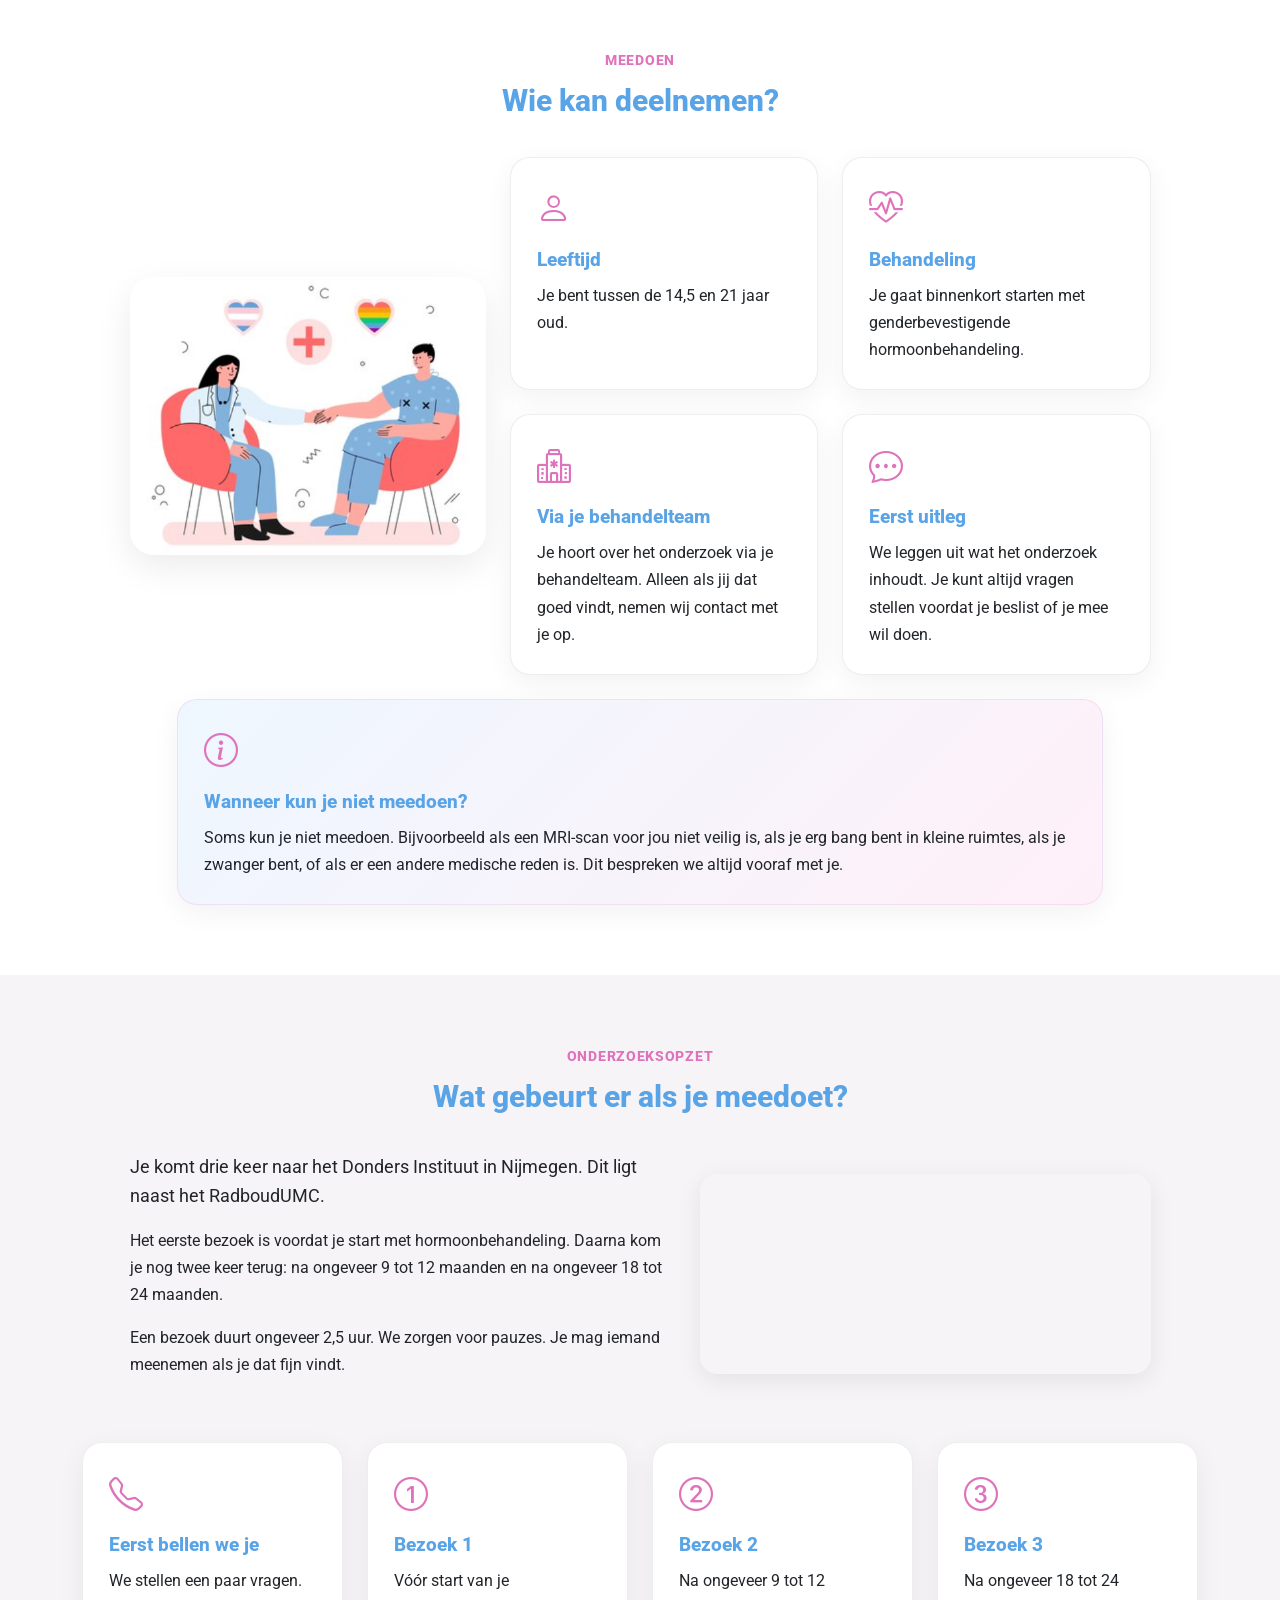
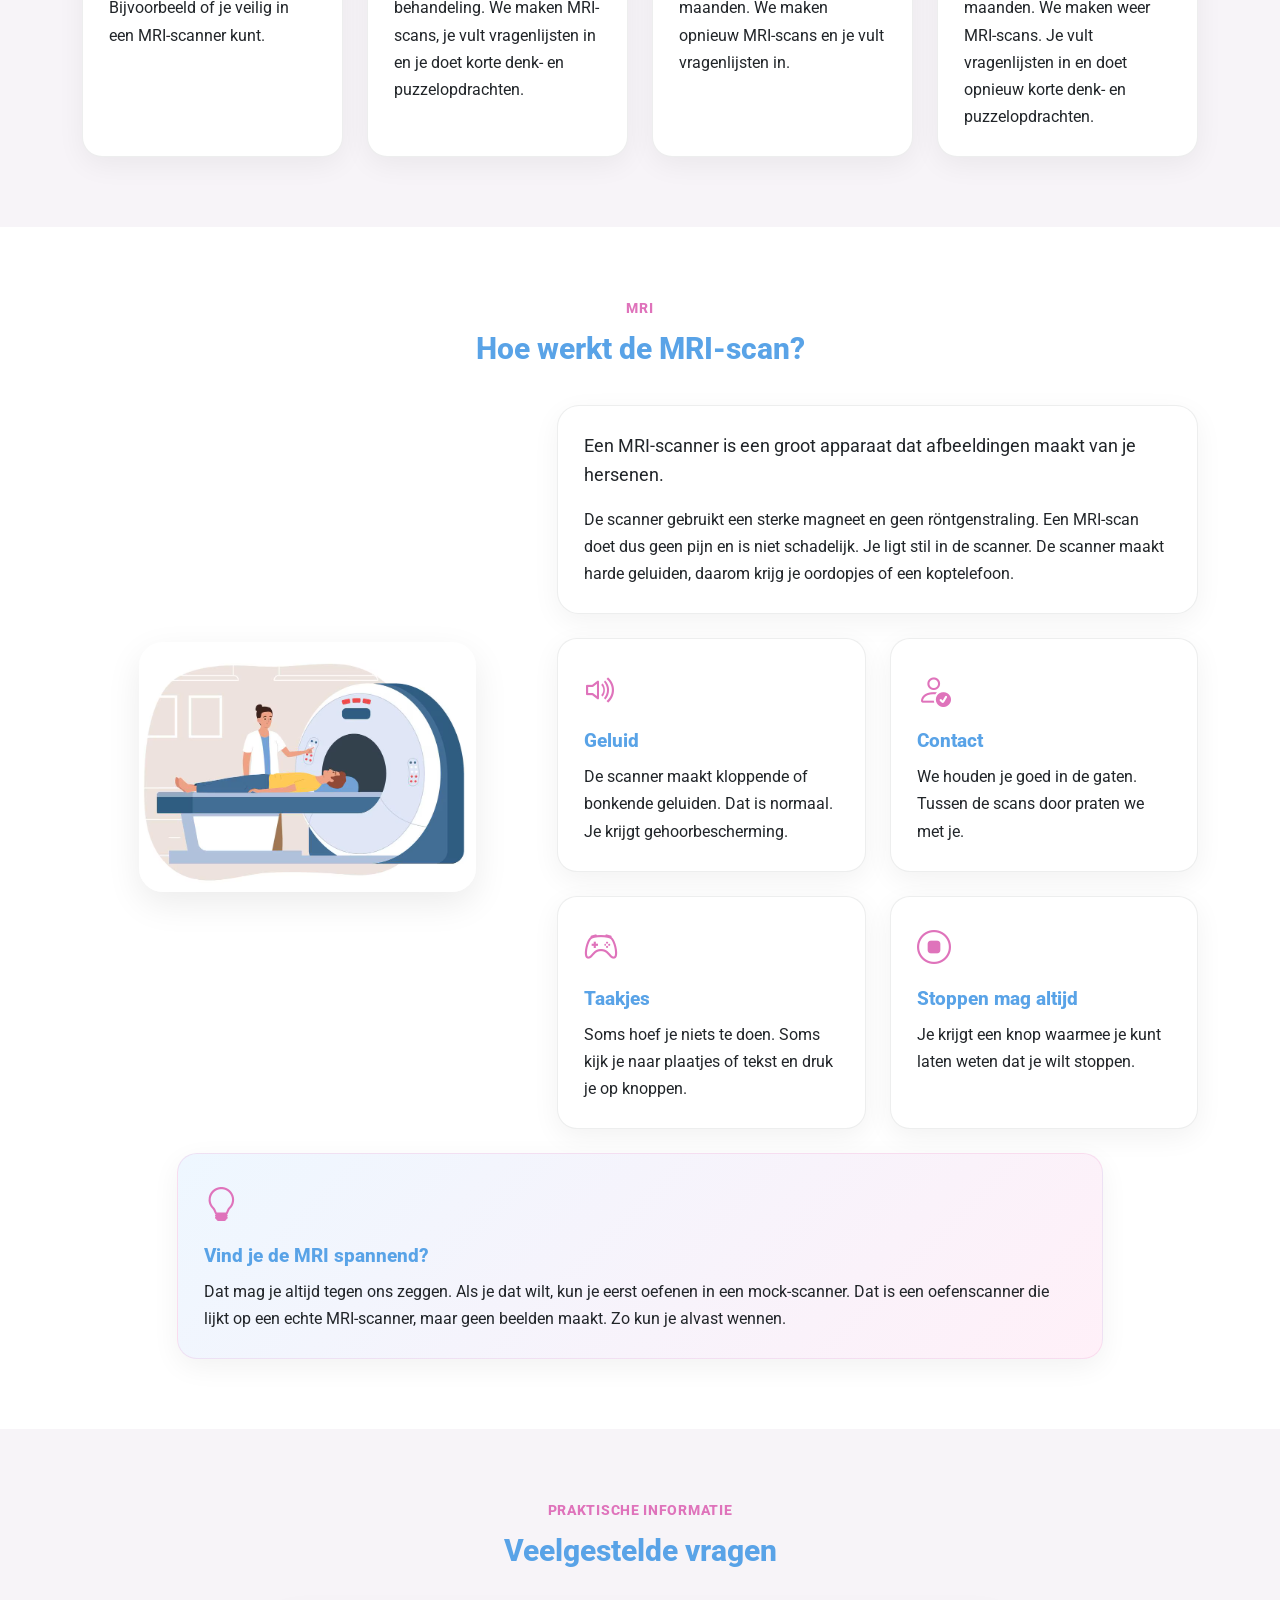
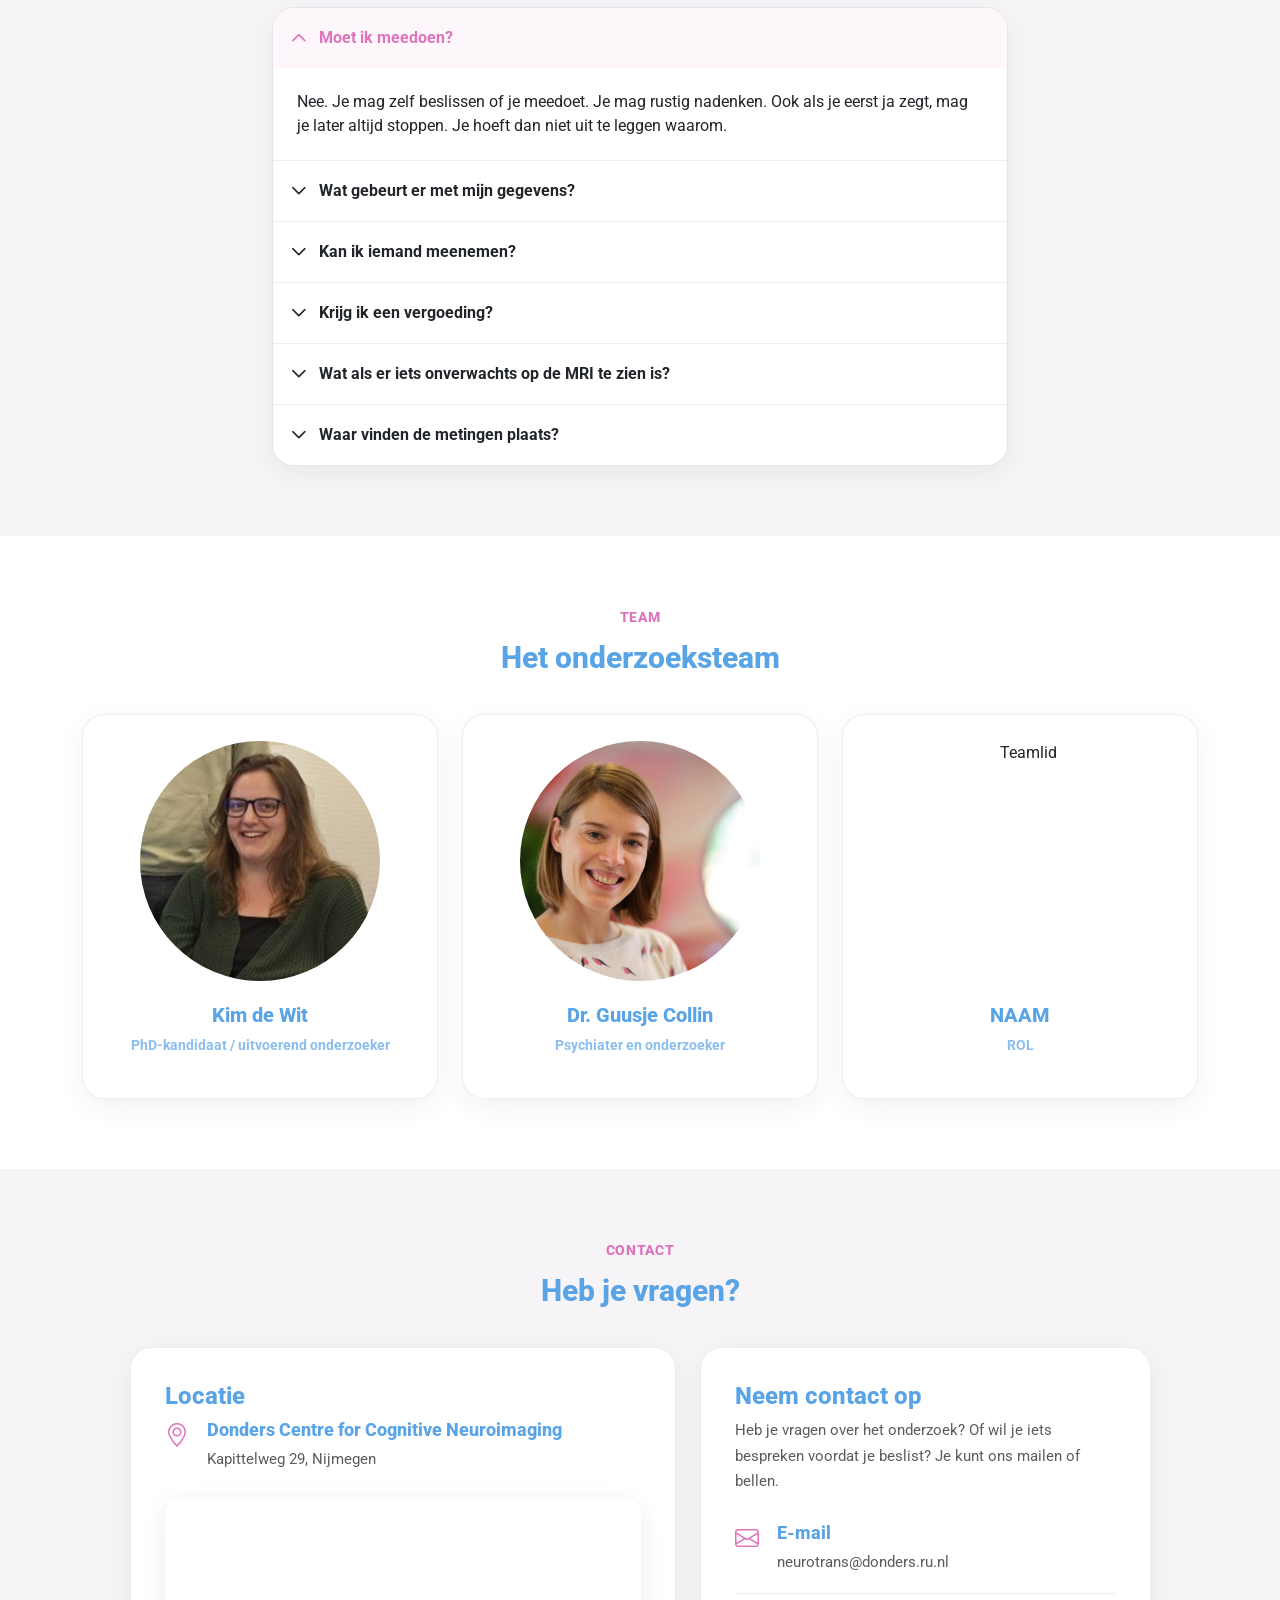
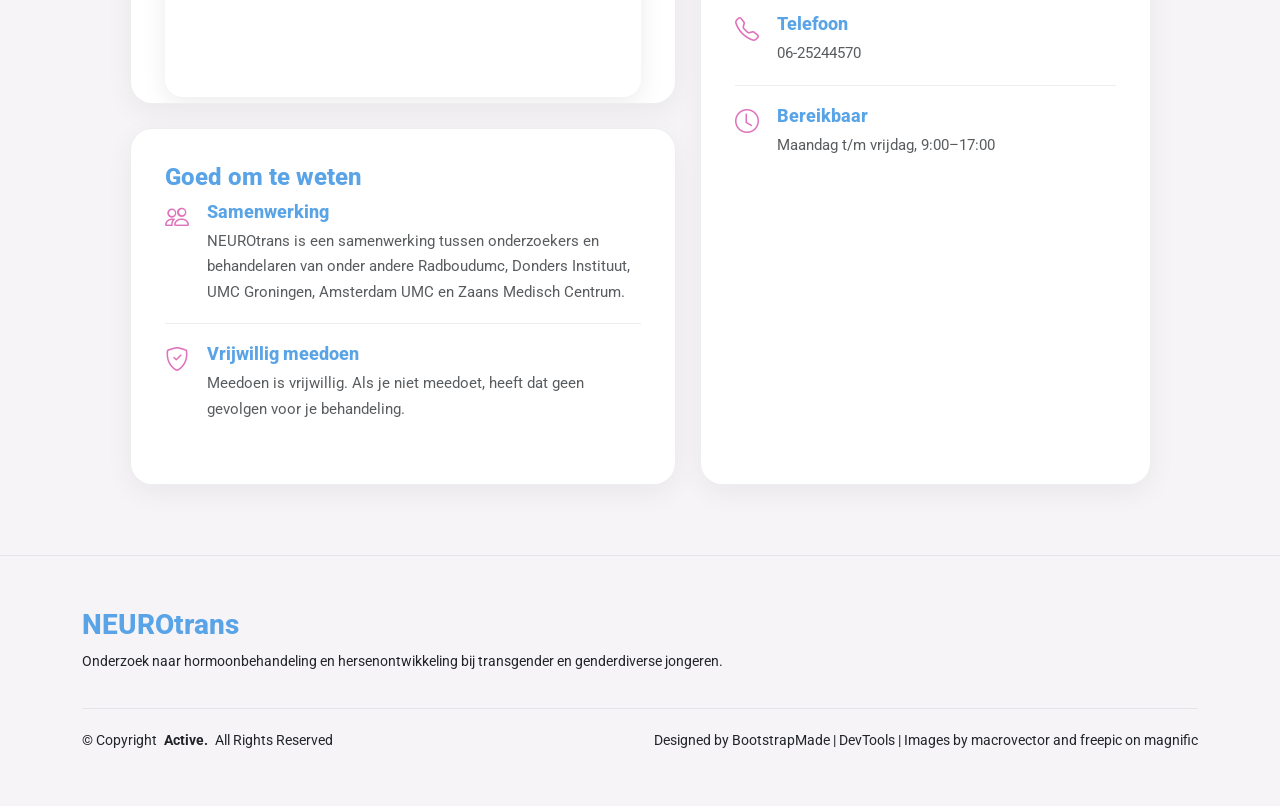
==== commit a63435fc: "Mention image sources" ====
--- a/index.html
+++ b/index.html
@@ -542,7 +542,7 @@
 
       <div class="copyright d-flex flex-column flex-md-row align-items-center justify-content-md-between">
         <p>© <span>Copyright</span> <strong class="px-1 sitename">Active.</strong> All Rights Reserved</p>
-        <div class="credits">Designed by <a href="https://bootstrapmade.com/">BootstrapMade</a> | DevTools</div>
+        <div class="credits">Designed by <a href="https://bootstrapmade.com/">BootstrapMade</a> | DevTools | Images by <a href="https://www.magnific.com/author/macrovector">macrovector</a> and <a href="https://www.magnific.com/author/freepik">freepic</a> on <a href="https://www.magnific.com/">magnific</a></div>
       </div>
     </div>
   </footer>
